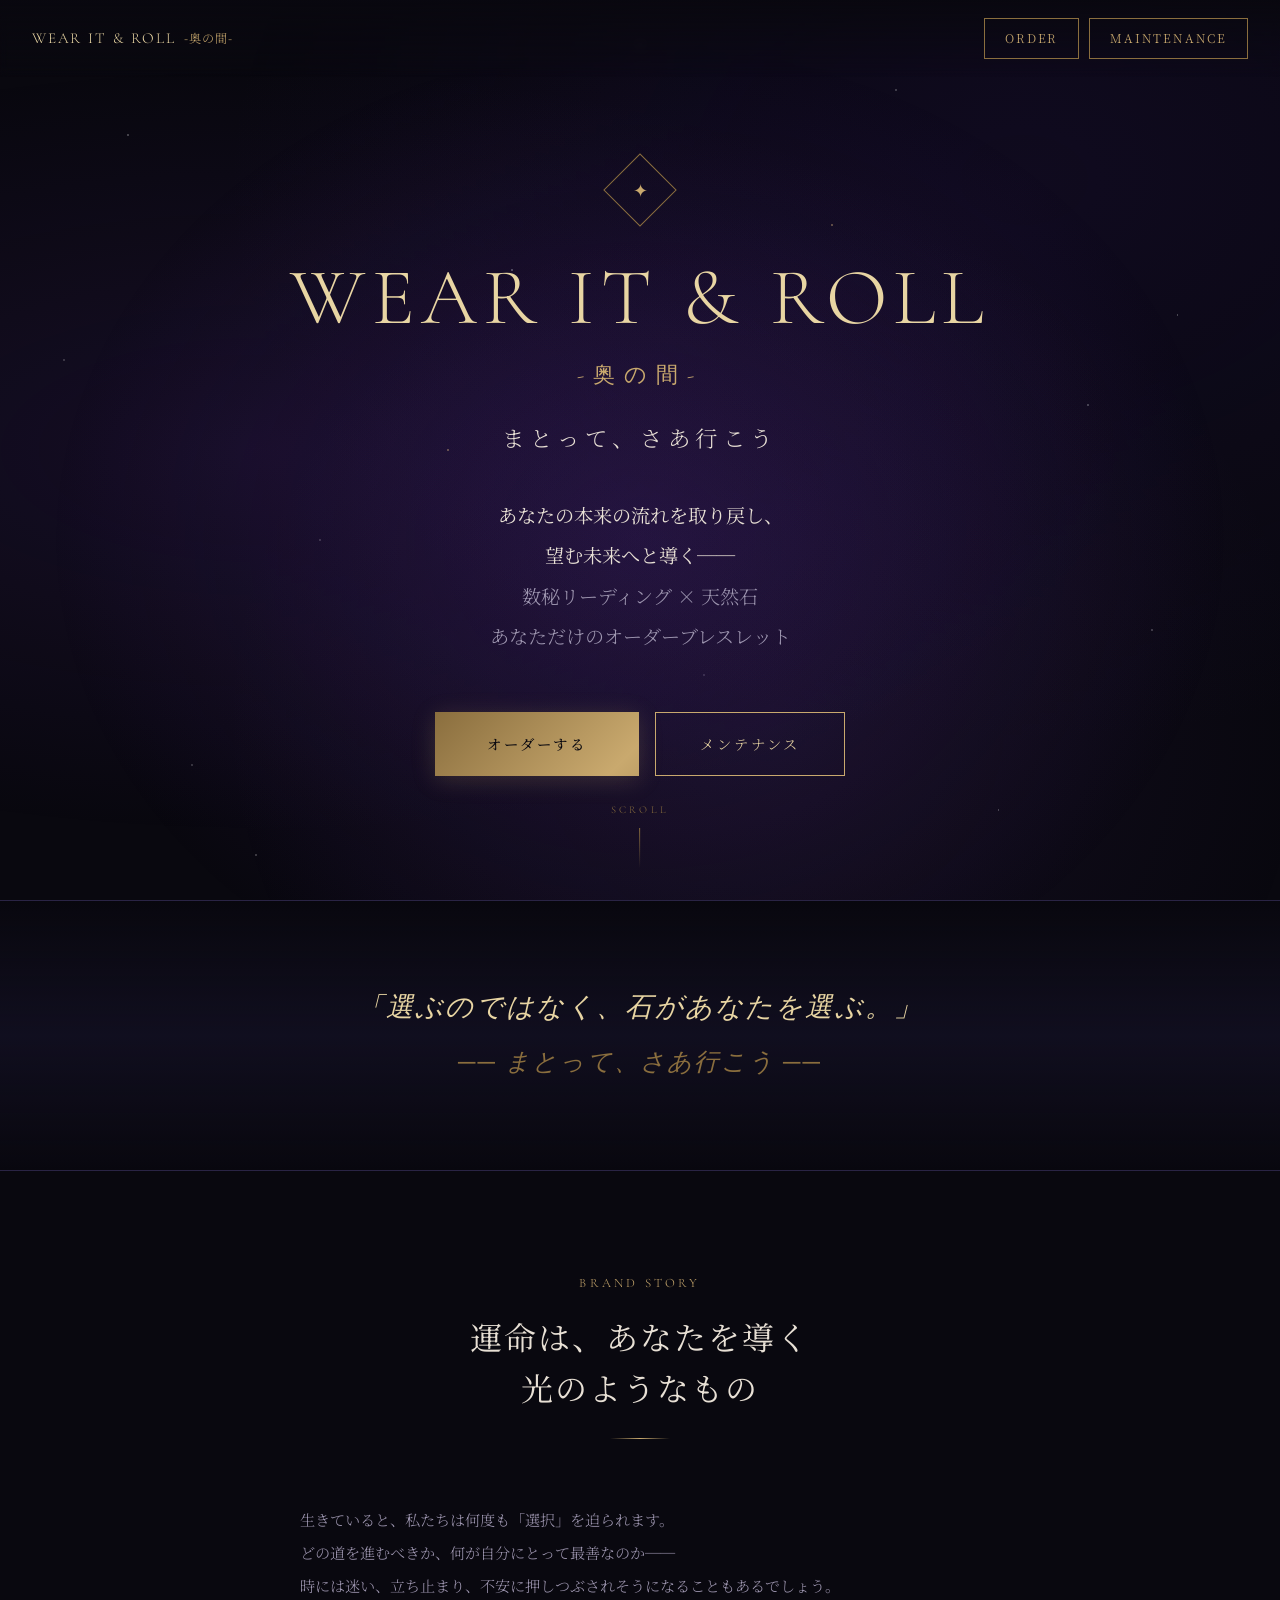
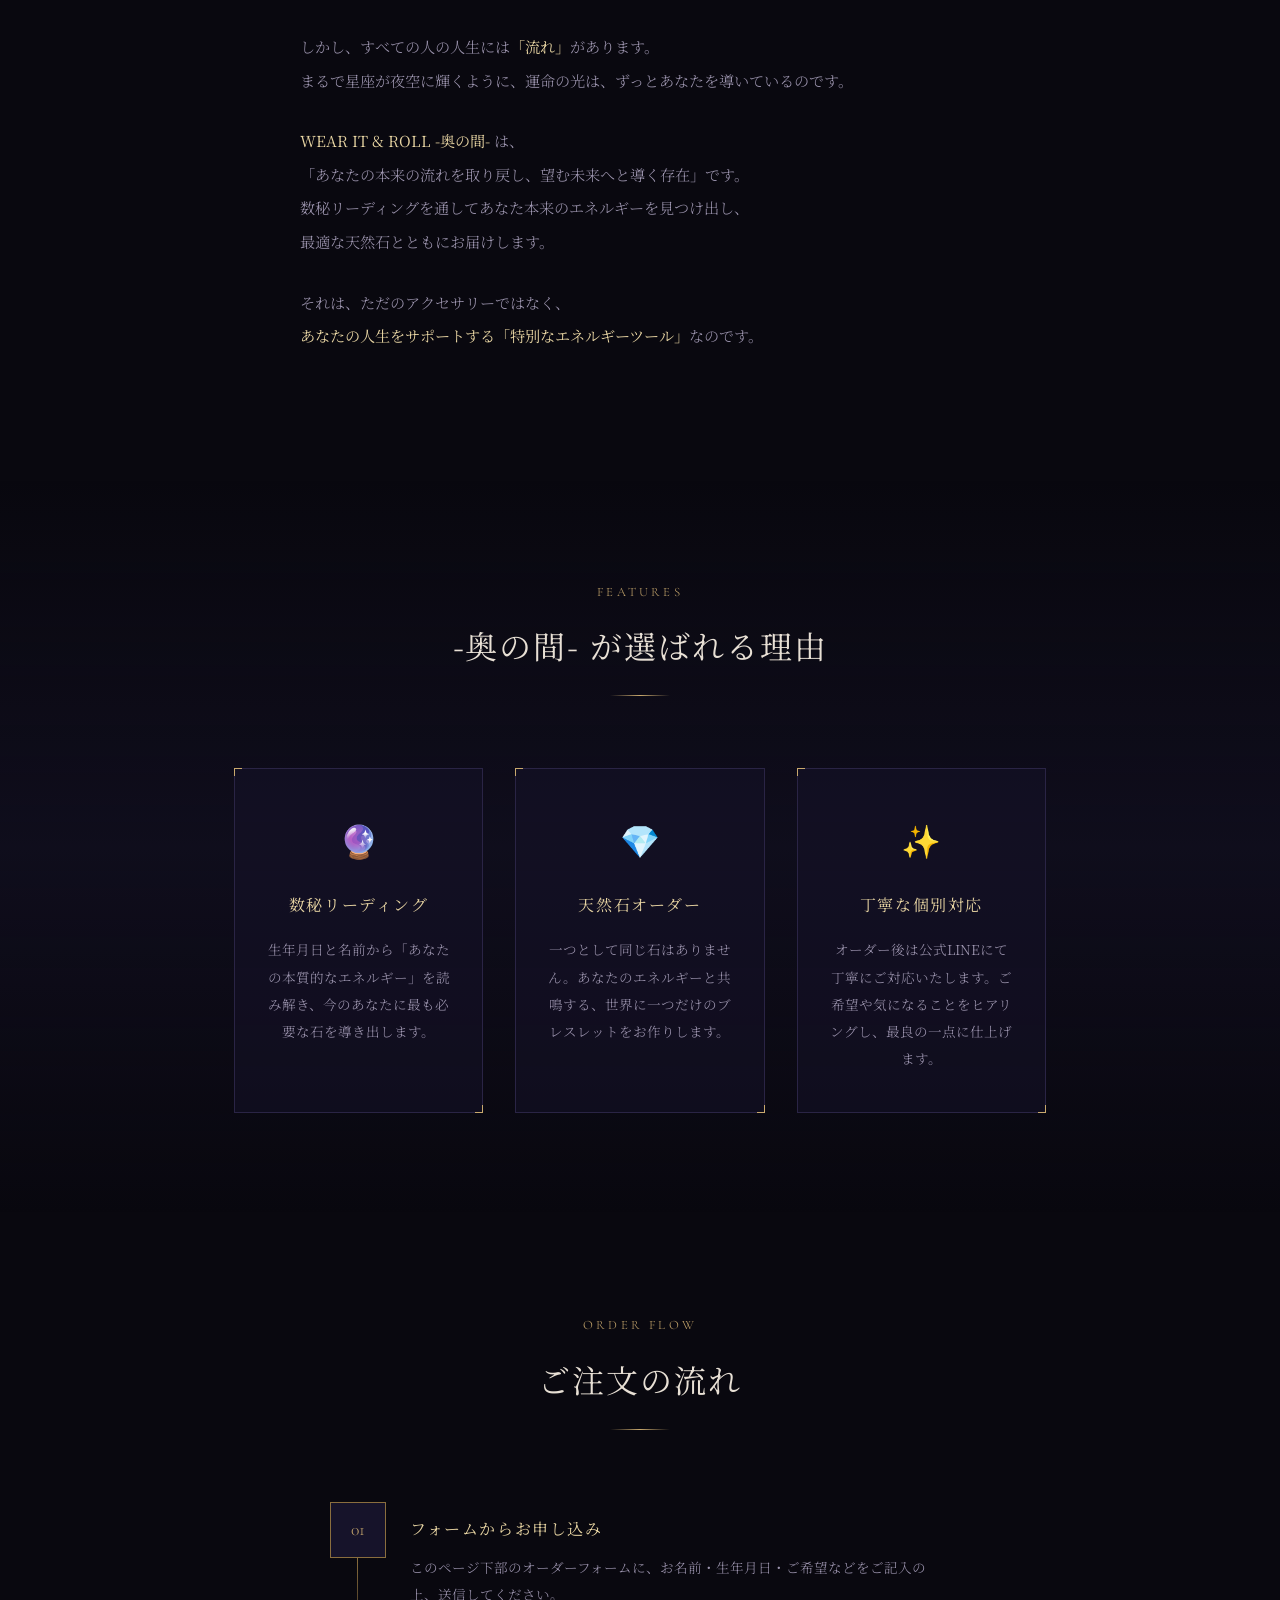
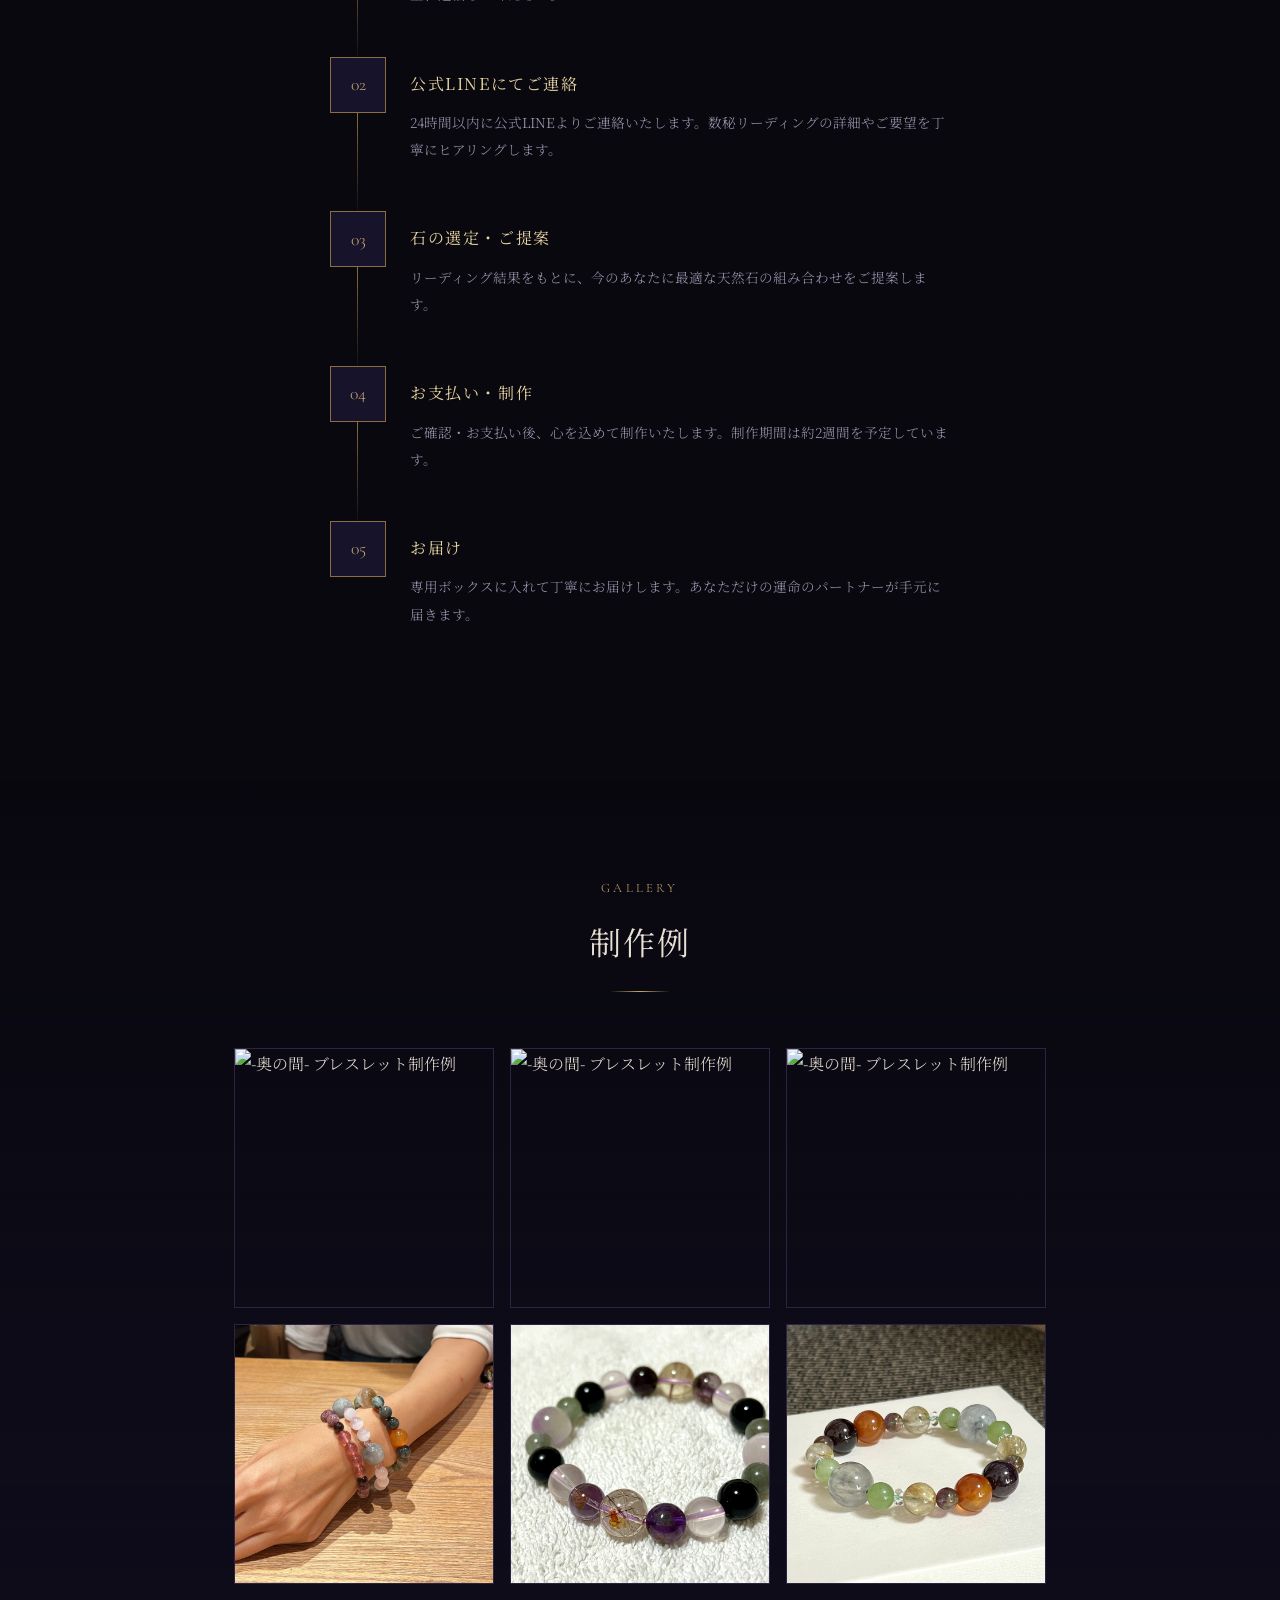
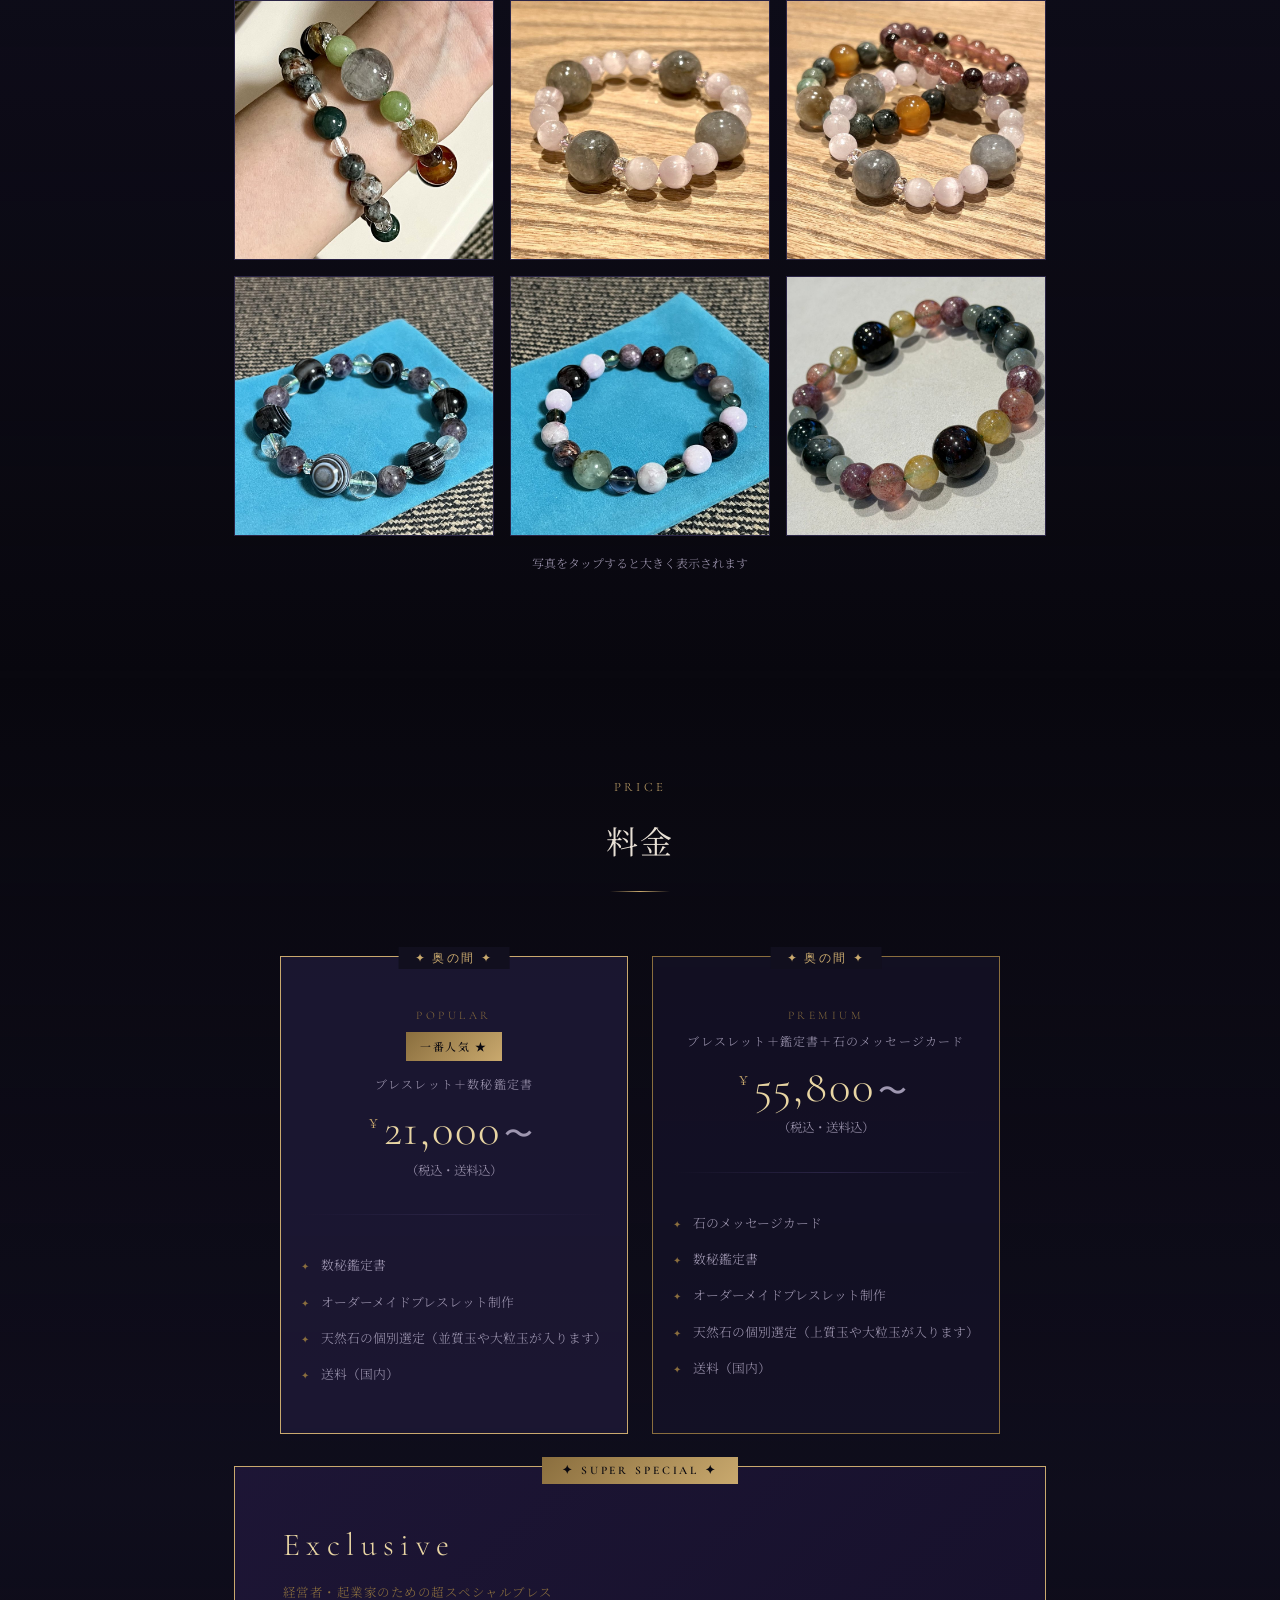
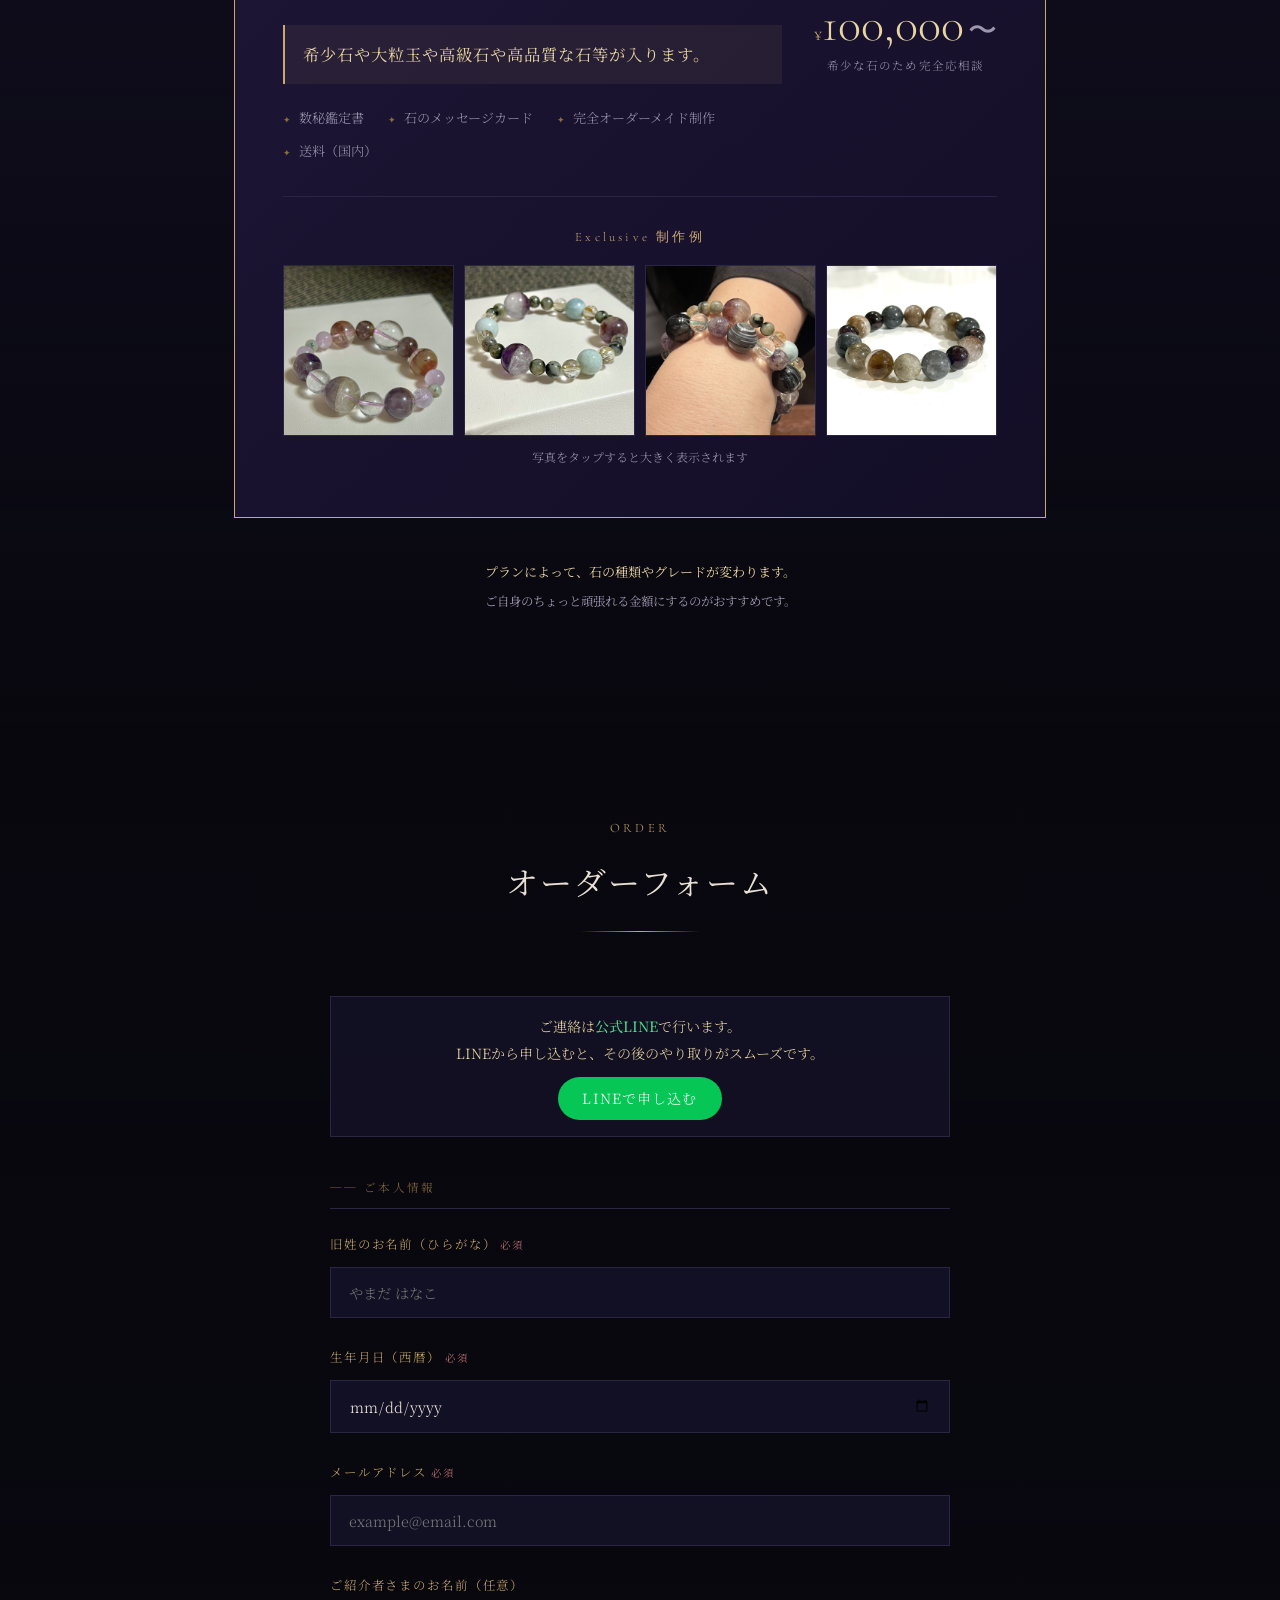
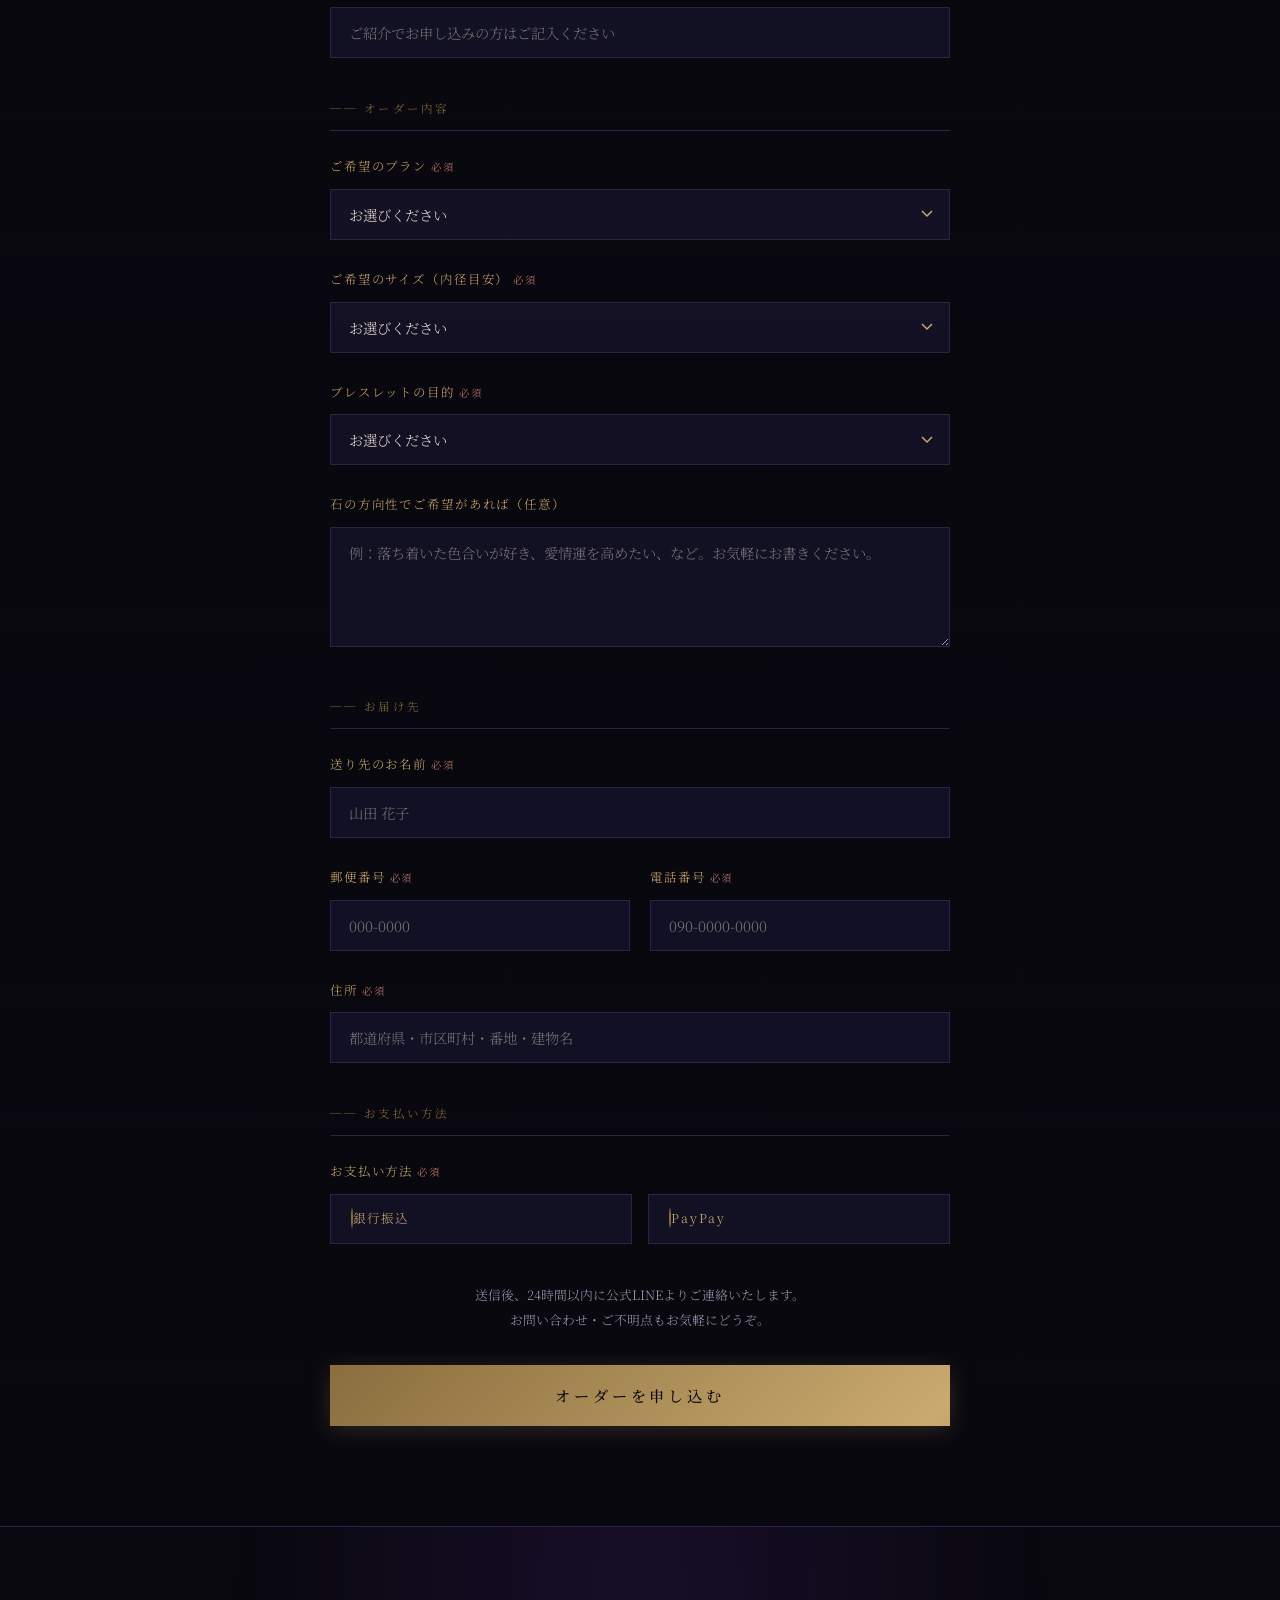
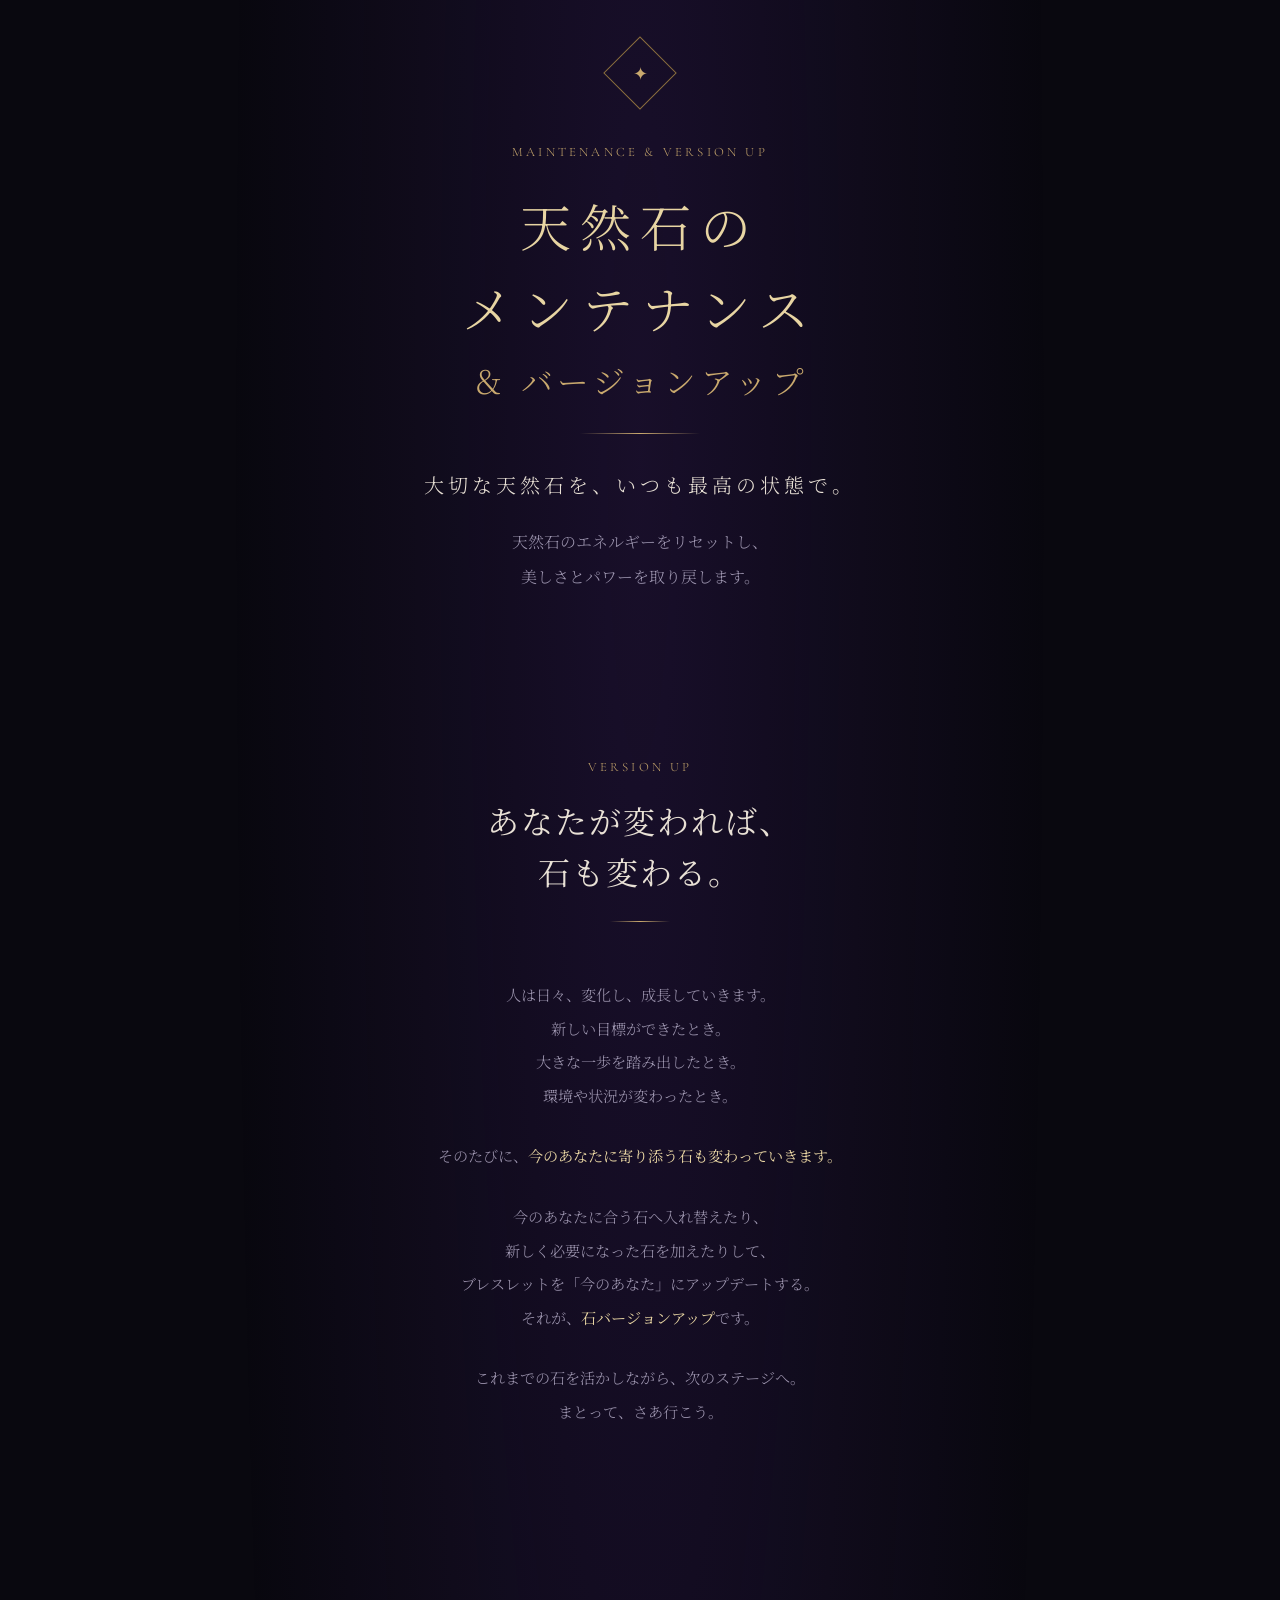
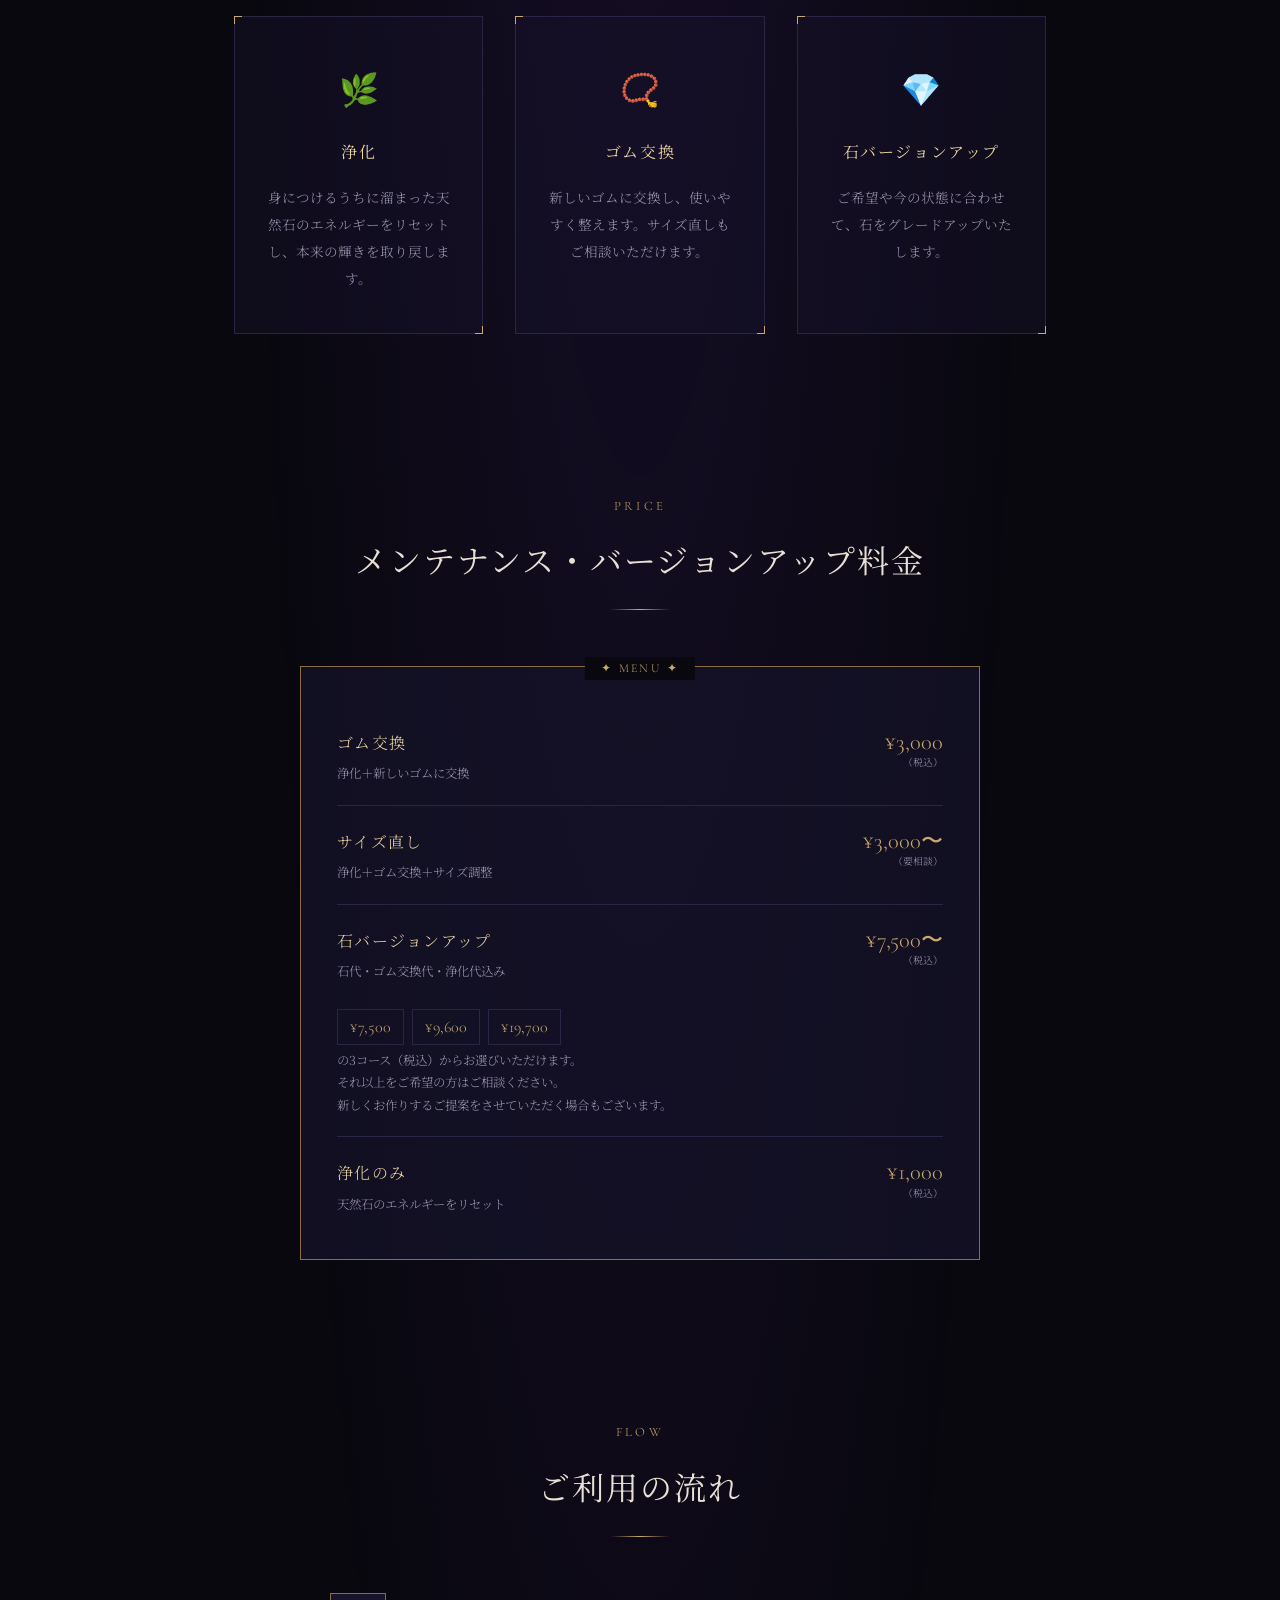
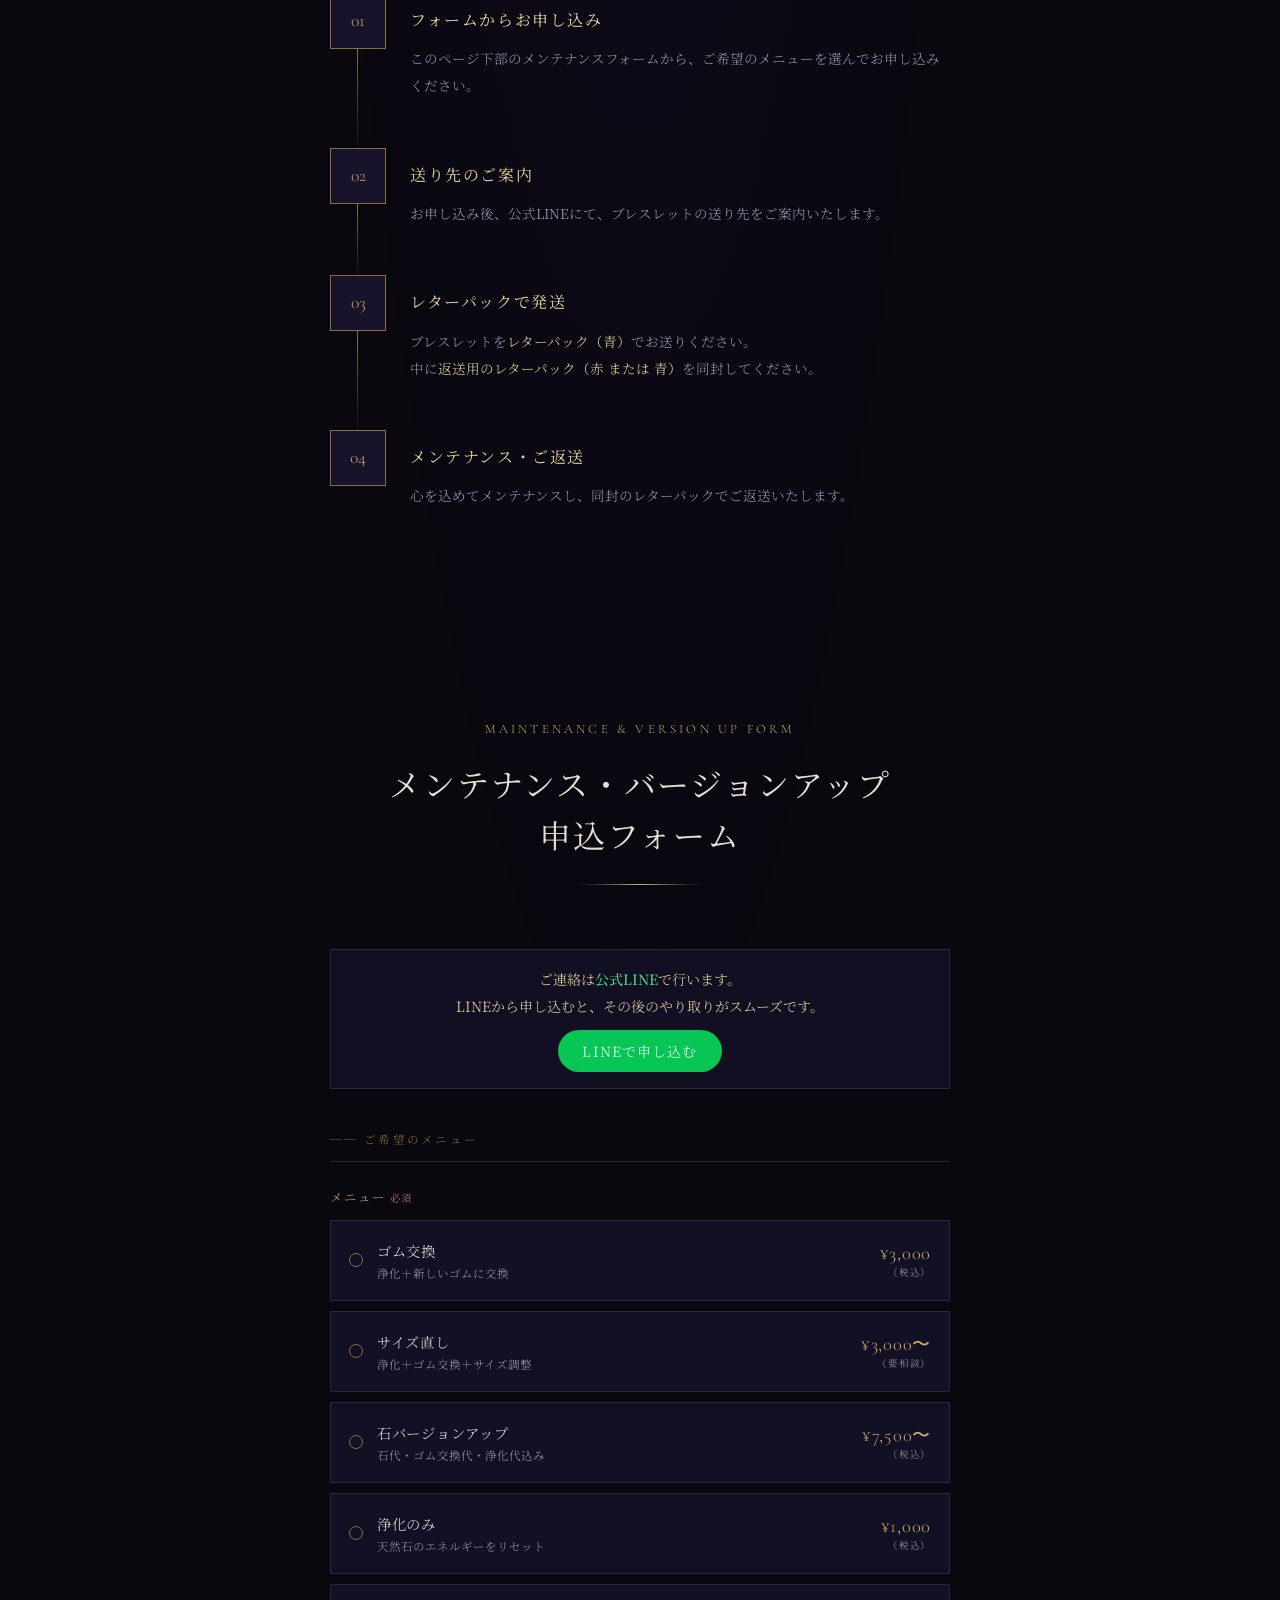
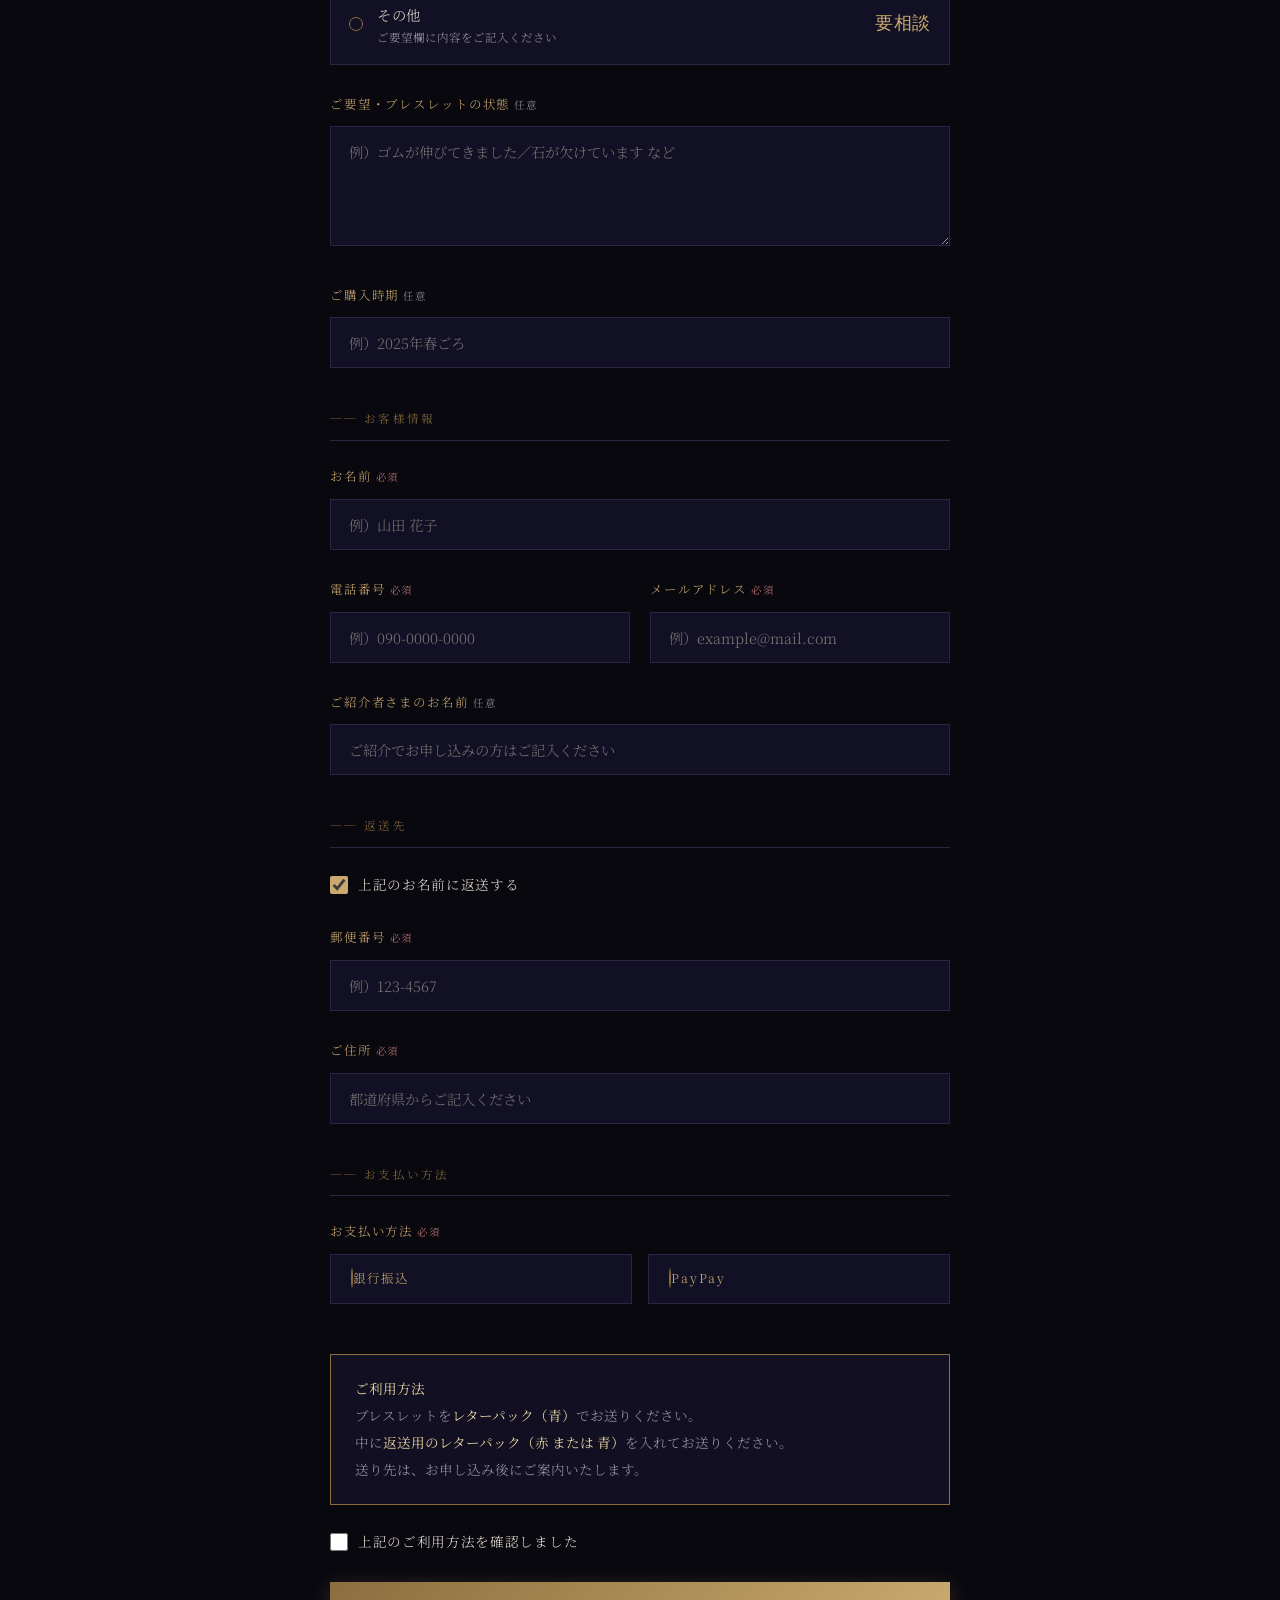
==== index.html @ 584f3210 "LINEから開いたときにフォームの見出しが上のメニューに隠れないように - 上のメニューの高さ分を空けて、フォームの見出しの位置にスクロール - 文字や画像の読み込みで位置がずれるので、読み込み後にも" ====
<!DOCTYPE html>
<html lang="ja">
<head>
  <meta charset="UTF-8">
  <meta name="viewport" content="width=device-width, initial-scale=1.0">
  <title>WEAR IT & ROLL -奥の間-｜数秘リーディング×天然石 オーダーブレスレット</title>
  <meta name="description" content="あなたの本来の流れを取り戻し、望む未来へと導く。まとって、さあ行こう。数秘リーディング×天然石のオーダーブレスレットとメンテナンス「WEAR IT &amp; ROLL -奥の間-」">
  <link rel="preconnect" href="https://fonts.googleapis.com">
  <link rel="preconnect" href="https://fonts.gstatic.com" crossorigin>
  <link href="https://fonts.googleapis.com/css2?family=Cormorant+Garamond:ital,wght@0,300;0,400;0,600;1,300;1,400&family=Noto+Serif+JP:wght@300;400;500&display=swap" rel="stylesheet">
  <style>
    *, *::before, *::after { box-sizing: border-box; margin: 0; padding: 0; }

    :root {
      --gold:        #c9a96e;
      --gold-light:  #e8d5a3;
      --gold-dark:   #8a6e3e;
      --dark:        #09080f;
      --dark-mid:    #110f1e;
      --dark-card:   #16132a;
      --dark-border: #2a2445;
      --text:        #e8e0d5;
      --text-muted:  #9e96b0;
    }

    html { scroll-behavior: smooth; }
    section, #maintenance-form { scroll-margin-top: 72px; }

    body {
      background: var(--dark);
      color: var(--text);
      font-family: 'Noto Serif JP', serif;
      font-weight: 300;
      line-height: 1.9;
      overflow-x: hidden;
    }

    /* ─── STARS ─────────────────────────────── */
    .stars-bg {
      position: fixed; inset: 0; z-index: 0; pointer-events: none;
      background:
        radial-gradient(ellipse at 20% 50%, rgba(80,40,140,.18) 0%, transparent 60%),
        radial-gradient(ellipse at 80% 20%, rgba(40,20,90,.22) 0%, transparent 55%),
        radial-gradient(ellipse at 60% 80%, rgba(100,60,160,.12) 0%, transparent 50%);
    }
    .stars-bg::before {
      content: '';
      position: absolute; inset: 0;
      background-image:
        radial-gradient(1px 1px at 10% 15%, rgba(255,255,255,.8) 0%, transparent 100%),
        radial-gradient(1px 1px at 25% 60%, rgba(255,255,255,.6) 0%, transparent 100%),
        radial-gradient(1px 1px at 40% 30%, rgba(255,255,255,.9) 0%, transparent 100%),
        radial-gradient(1px 1px at 55% 75%, rgba(255,255,255,.5) 0%, transparent 100%),
        radial-gradient(1px 1px at 70% 10%, rgba(255,255,255,.7) 0%, transparent 100%),
        radial-gradient(1px 1px at 85% 45%, rgba(255,255,255,.8) 0%, transparent 100%),
        radial-gradient(1px 1px at 15% 85%, rgba(255,255,255,.6) 0%, transparent 100%),
        radial-gradient(1px 1px at 90% 70%, rgba(255,255,255,.7) 0%, transparent 100%),
        radial-gradient(1.5px 1.5px at 35% 50%, rgba(201,169,110,.9) 0%, transparent 100%),
        radial-gradient(1.5px 1.5px at 65% 25%, rgba(201,169,110,.8) 0%, transparent 100%),
        radial-gradient(1px 1px at 78% 90%, rgba(255,255,255,.5) 0%, transparent 100%),
        radial-gradient(1px 1px at 5%  40%, rgba(255,255,255,.6) 0%, transparent 100%),
        radial-gradient(1px 1px at 50% 5%,  rgba(255,255,255,.8) 0%, transparent 100%),
        radial-gradient(1px 1px at 92% 35%, rgba(255,255,255,.5) 0%, transparent 100%),
        radial-gradient(1px 1px at 20% 95%, rgba(255,255,255,.7) 0%, transparent 100%);
    }

    /* ─── LAYOUT ─────────────────────────────── */
    section { position: relative; z-index: 1; }

    .container { max-width: 860px; margin: 0 auto; padding: 0 24px; }

    .gold-line {
      display: block; width: 60px; height: 1px;
      background: linear-gradient(90deg, transparent, var(--gold), transparent);
      margin: 0 auto;
    }
    .gold-line.wide { width: 120px; }

    .section-label {
      font-family: 'Cormorant Garamond', serif;
      font-size: .8rem;
      letter-spacing: .25em;
      color: var(--gold);
      text-transform: uppercase;
      text-align: center;
    }

    .section-title {
      font-size: clamp(1.4rem, 3vw, 2rem);
      font-weight: 400;
      text-align: center;
      line-height: 1.6;
      letter-spacing: .06em;
    }

    /* ─── NAV ─────────────────────────────────── */
    nav {
      position: fixed; top: 0; left: 0; right: 0; z-index: 100;
      padding: 18px 32px;
      display: flex; align-items: center; justify-content: space-between;
      background: linear-gradient(180deg, rgba(9,8,15,.95) 0%, transparent 100%);
      backdrop-filter: blur(4px);
    }
    .nav-logo {
      font-family: 'Cormorant Garamond', serif;
      font-size: 1.1rem;
      letter-spacing: .2em;
      color: var(--gold-light);
      text-decoration: none;
    }
    .nav-cta {
      font-size: .75rem;
      letter-spacing: .15em;
      color: var(--gold);
      border: 1px solid var(--gold-dark);
      padding: 8px 20px;
      text-decoration: none;
      transition: all .3s;
    }
    .nav-cta:hover { background: rgba(201,169,110,.12); border-color: var(--gold); }
    .nav-links { display: flex; gap: 10px; flex: none; }
    .nav-logo { font-size: .95rem; letter-spacing: .12em; }
    .nav-logo-sub { margin-left: 8px; font-family: 'Noto Serif JP', serif; font-size: .8em; letter-spacing: .1em; color: var(--gold); }
    @media (max-width: 600px) {
      nav { gap: 12px; }
      .nav-logo { font-size: .72rem; letter-spacing: .06em; line-height: 1.4; }
      .nav-logo-sub { display: block; margin-left: 0; }
      .nav-cta { padding: 6px 10px; font-size: .62rem; letter-spacing: .08em; }
      .nav-links { gap: 6px; }
      .hero-buttons { flex-direction: column; align-items: center; }
      .hero-buttons a { width: 240px; padding-left: 0; padding-right: 0; text-align: center; }
      .scroll-hint { display: none !important; }
    }
    .nw { white-space: nowrap; }

    /* ─── HERO ────────────────────────────────── */
    #hero {
      min-height: 100svh;
      display: flex; align-items: center; justify-content: center;
      text-align: center;
      padding: 120px 24px 80px;
      background:
        radial-gradient(ellipse at 50% 60%, rgba(80,40,140,.25) 0%, transparent 65%);
    }
    .hero-inner { max-width: 700px; }

    .hero-diamond {
      display: inline-block;
      width: 52px; height: 52px;
      border: 1px solid var(--gold-dark);
      transform: rotate(45deg);
      margin-bottom: 32px;
      position: relative;
    }
    .hero-diamond::after {
      content: '✦';
      position: absolute; top: 50%; left: 50%;
      transform: translate(-50%,-50%) rotate(-45deg);
      color: var(--gold);
      font-size: 1.1rem;
    }

    .hero-en {
      font-family: 'Cormorant Garamond', serif;
      font-size: clamp(2.3rem, 7.5vw, 5rem);
      font-weight: 300;
      letter-spacing: .08em;
      color: var(--gold-light);
      line-height: 1;
      margin-bottom: 8px;
    }
    .hero-ja {
      font-family: 'Cormorant Garamond', serif;
      font-size: clamp(1rem, 2.5vw, 1.4rem);
      letter-spacing: .4em;
      color: var(--gold);
      margin: 16px 0 20px;
    }
    .hero-tagline {
      font-size: clamp(1.05rem, 2.6vw, 1.4rem);
      letter-spacing: .25em;
      color: var(--text);
      margin-bottom: 36px;
    }
    .hero-buttons { display: flex; flex-wrap: wrap; gap: 16px; justify-content: center; }
    .btn-outline {
      display: inline-block;
      padding: 17px 44px;
      border: 1px solid var(--gold);
      color: var(--gold-light);
      font-family: 'Noto Serif JP', serif;
      font-size: .9rem;
      letter-spacing: .2em;
      text-decoration: none;
      transition: background .3s;
    }
    .btn-outline:hover { background: rgba(201,169,110,.12); }

    .hero-copy {
      font-size: clamp(1rem, 2.2vw, 1.2rem);
      line-height: 2.1;
      color: var(--text-muted);
      margin-bottom: 56px;
    }
    .hero-copy strong {
      color: var(--text);
      font-weight: 400;
    }

    .btn-primary {
      display: inline-block;
      padding: 18px 52px;
      background: linear-gradient(135deg, var(--gold-dark), var(--gold), var(--gold-dark));
      background-size: 200% 100%;
      color: var(--dark);
      font-family: 'Noto Serif JP', serif;
      font-size: .9rem;
      letter-spacing: .2em;
      text-decoration: none;
      font-weight: 500;
      transition: background-position .5s, box-shadow .3s;
      box-shadow: 0 4px 24px rgba(201,169,110,.2);
    }
    .btn-primary:hover {
      background-position: 100% 0;
      box-shadow: 0 6px 36px rgba(201,169,110,.35);
    }

    /* ─── SCROLL HINT ────────────────────────── */
    .scroll-hint {
      position: absolute; bottom: 32px; left: 50%; transform: translateX(-50%);
      display: flex; flex-direction: column; align-items: center; gap: 8px;
    }
    .scroll-hint span {
      font-family: 'Cormorant Garamond', serif;
      font-size: .65rem;
      letter-spacing: .3em;
      color: var(--gold-dark);
    }
    .scroll-line {
      width: 1px; height: 40px;
      background: linear-gradient(180deg, var(--gold-dark), transparent);
      animation: scrollDown 1.8s ease-in-out infinite;
    }
    @keyframes scrollDown {
      0%   { transform: scaleY(0); transform-origin: top; }
      50%  { transform: scaleY(1); transform-origin: top; }
      51%  { transform: scaleY(1); transform-origin: bottom; }
      100% { transform: scaleY(0); transform-origin: bottom; }
    }

    /* ─── CATCHCOPY ───────────────────────────── */
    #catchcopy {
      padding: 80px 24px;
      text-align: center;
      border-top: 1px solid var(--dark-border);
      border-bottom: 1px solid var(--dark-border);
      background: linear-gradient(180deg, transparent, rgba(22,19,42,.6), transparent);
    }
    .catchcopy-text {
      font-family: 'Cormorant Garamond', serif;
      font-size: clamp(1.1rem, 3vw, 1.7rem);
      font-style: italic;
      letter-spacing: .08em;
      color: var(--gold-light);
      line-height: 2;
    }

    /* ─── STORY ───────────────────────────────── */
    #story { padding: 100px 24px; }

    .story-header { text-align: center; margin-bottom: 64px; }
    .story-header .section-label { margin-bottom: 16px; }
    .story-header .gold-line { margin-top: 24px; }

    .story-body {
      max-width: 680px;
      margin: 0 auto;
      color: var(--text-muted);
      font-size: .95rem;
      line-height: 2.2;
    }
    .story-body p { margin-bottom: 1.8em; }
    .story-body .highlight {
      color: var(--gold-light);
      font-weight: 400;
    }

    /* ─── FEATURE ─────────────────────────────── */
    #feature {
      padding: 100px 24px;
      background: linear-gradient(180deg, transparent, rgba(22,19,42,.5), transparent);
    }
    .feature-header { text-align: center; margin-bottom: 72px; }
    .feature-header .section-label { margin-bottom: 16px; }
    .feature-header .gold-line { margin-top: 24px; }

    .feature-grid {
      display: grid;
      grid-template-columns: repeat(auto-fit, minmax(240px, 1fr));
      gap: 32px;
      max-width: 860px;
      margin: 0 auto;
    }
    .feature-card {
      border: 1px solid var(--dark-border);
      padding: 40px 32px;
      text-align: center;
      background: rgba(22,19,42,.5);
      position: relative;
      transition: border-color .3s, box-shadow .3s;
    }
    .feature-card:hover {
      border-color: var(--gold-dark);
      box-shadow: 0 0 32px rgba(201,169,110,.08);
    }
    .feature-card::before,
    .feature-card::after {
      content: '';
      position: absolute;
      width: 8px; height: 8px;
      border-color: var(--gold);
      border-style: solid;
    }
    .feature-card::before { top: -1px; left: -1px; border-width: 1px 0 0 1px; }
    .feature-card::after  { bottom: -1px; right: -1px; border-width: 0 1px 1px 0; }

    .feature-icon {
      font-size: 2rem;
      margin-bottom: 20px;
      display: block;
    }
    .feature-card h3 {
      font-size: 1rem;
      font-weight: 400;
      letter-spacing: .1em;
      margin-bottom: 16px;
      color: var(--gold-light);
    }
    .feature-card p {
      font-size: .85rem;
      color: var(--text-muted);
      line-height: 2;
    }

    /* ─── FLOW ────────────────────────────────── */
    #flow { padding: 100px 24px; }

    .flow-header { text-align: center; margin-bottom: 72px; }
    .flow-header .section-label { margin-bottom: 16px; }
    .flow-header .gold-line { margin-top: 24px; }

    .flow-steps {
      max-width: 620px;
      margin: 0 auto;
      display: flex;
      flex-direction: column;
      gap: 0;
    }
    .flow-step {
      display: grid;
      grid-template-columns: 56px 1fr;
      gap: 24px;
      position: relative;
    }
    .flow-step:not(:last-child)::after {
      content: '';
      position: absolute;
      left: 27px; top: 56px; bottom: -8px;
      width: 1px;
      background: linear-gradient(180deg, var(--gold-dark), transparent);
    }

    .flow-num {
      width: 56px; height: 56px;
      border: 1px solid var(--gold-dark);
      display: flex; align-items: center; justify-content: center;
      flex-shrink: 0;
      font-family: 'Cormorant Garamond', serif;
      font-size: 1.1rem;
      color: var(--gold);
      background: var(--dark-card);
    }
    .flow-content { padding: 12px 0 48px; }
    .flow-content h3 {
      font-size: 1rem;
      font-weight: 400;
      letter-spacing: .1em;
      color: var(--gold-light);
      margin-bottom: 10px;
    }
    .flow-content p {
      font-size: .85rem;
      color: var(--text-muted);
      line-height: 2;
    }

    /* ─── GALLERY ────────────────────────────── */
    #gallery {
      padding: 100px 24px;
      background: linear-gradient(180deg, transparent, rgba(22,19,42,.4), transparent);
    }
    .gallery-header { text-align: center; margin-bottom: 56px; }
    .gallery-header .section-label { margin-bottom: 16px; }
    .gallery-header .gold-line { margin-top: 24px; }

    .gallery-grid {
      display: grid;
      grid-template-columns: repeat(3, 1fr);
      gap: 16px;
      max-width: 900px;
      margin: 0 auto;
    }
    .gallery-item {
      overflow: hidden;
      border: 1px solid var(--dark-border);
      position: relative;
      aspect-ratio: 1 / 1;
      transition: border-color .3s;
    }
    .gallery-item:hover { border-color: var(--gold-dark); }
    .gallery-item img {
      width: 100%;
      height: 100%;
      object-fit: cover;
      display: block;
      transition: transform .5s ease;
    }
    .gallery-item:hover img { transform: scale(1.04); }
    .gallery-hint { text-align: center; font-size: .75rem; color: var(--text-muted); margin-top: 16px; }
    @media (max-width: 600px) {
      #gallery { padding-left: 8px; padding-right: 8px; }
      .gallery-grid { gap: 6px; }
    }

    /* ─── PRICE ───────────────────────────────── */
    #price {
      padding: 100px 24px;
      background: linear-gradient(180deg, transparent, rgba(22,19,42,.5), transparent);
    }
    .price-header { text-align: center; margin-bottom: 64px; }
    .price-header .section-label { margin-bottom: 16px; }
    .price-header .gold-line { margin-top: 24px; }

    .price-card {
      max-width: 560px;
      margin: 0 auto;
      border: 1px solid var(--gold-dark);
      padding: 56px 48px;
      text-align: center;
      background: rgba(22,19,42,.7);
      position: relative;
    }
    .price-grid {
      display: grid;
      grid-template-columns: repeat(auto-fit, minmax(220px, 1fr));
      gap: 24px;
      max-width: 900px;
      margin: 0 auto;
    }

    /* Exclusive カード */
    .price-card-exclusive {
      grid-column: 1 / -1;
      max-width: 900px;
      margin: 32px auto 0;
      border: 1px solid var(--gold);
      padding: 48px 48px;
      background: linear-gradient(135deg, rgba(30,22,55,.95), rgba(20,15,40,.95));
      position: relative;
      display: grid;
      grid-template-columns: 1fr auto;
      align-items: center;
      gap: 32px;
    }
    .price-card-exclusive::before {
      content: '✦ SUPER SPECIAL ✦';
      position: absolute;
      top: -10px; left: 50%; transform: translateX(-50%);
      background: linear-gradient(135deg, var(--gold-dark), var(--gold));
      padding: 3px 20px;
      font-family: 'Cormorant Garamond', serif;
      font-size: .72rem;
      letter-spacing: .25em;
      color: var(--dark);
      font-weight: 600;
      white-space: nowrap;
    }
    .exclusive-left h3 {
      font-family: 'Cormorant Garamond', serif;
      font-size: clamp(1.4rem, 3vw, 2rem);
      font-weight: 300;
      letter-spacing: .2em;
      color: var(--gold-light);
      margin-bottom: 6px;
    }
    .exclusive-left .exclusive-sub {
      font-size: .78rem;
      letter-spacing: .12em;
      color: var(--gold-dark);
      margin-bottom: 20px;
    }
    .exclusive-highlight {
      margin: 4px 0 22px;
      padding: 14px 18px;
      border-left: 2px solid var(--gold);
      background: rgba(201,169,110,.08);
      font-size: 1.02rem;
      line-height: 1.9;
      letter-spacing: .06em;
      color: var(--gold-light);
      font-weight: 400;
    }
    .exclusive-gallery { grid-column: 1 / -1; border-top: 1px solid var(--dark-border); padding-top: 28px; }
    .exclusive-gallery-label {
      font-family: 'Cormorant Garamond', serif;
      font-size: .8rem; letter-spacing: .25em; color: var(--gold);
      text-align: center; margin-bottom: 16px;
    }
    .exclusive-photos { display: grid; grid-template-columns: repeat(4, 1fr); gap: 10px; }
    .exclusive-photos img {
      display: block; width: 100%; height: auto; aspect-ratio: 1 / 1; object-fit: cover;
      border: 1px solid var(--dark-border);
    }
    @media (max-width: 600px) {
      .exclusive-photos { grid-template-columns: repeat(2, 1fr); gap: 8px; }
    }
    .exclusive-photos img, .gallery-item img { cursor: zoom-in; }
    .exclusive-gallery-hint { text-align: center; font-size: .75rem; color: var(--text-muted); margin-top: 10px; }

    /* 写真の拡大表示 */
    .lightbox {
      position: fixed; inset: 0; z-index: 200;
      display: none; align-items: center; justify-content: center;
      padding: 16px; background: rgba(5,4,10,.92);
    }
    .lightbox.open { display: flex; }
    .lightbox img { max-width: 100%; max-height: 88vh; border: 1px solid var(--gold-dark); }
    .lightbox-close {
      position: absolute; top: 10px; right: 14px;
      background: none; border: none; color: var(--gold-light);
      font-size: 2.2rem; line-height: 1; cursor: pointer;
    }
    .exclusive-left ul {
      list-style: none;
      display: flex; flex-wrap: wrap; gap: 8px 24px;
    }
    .exclusive-left ul li {
      font-size: .82rem;
      color: var(--text-muted);
      padding-left: 16px;
      position: relative;
    }
    .exclusive-left ul li::before {
      content: '✦';
      position: absolute; left: 0;
      color: var(--gold-dark);
      font-size: .55rem;
      top: 6px;
    }
    .exclusive-right {
      text-align: center;
      flex-shrink: 0;
    }
    .exclusive-price {
      font-family: 'Cormorant Garamond', serif;
      font-size: clamp(2rem, 5vw, 3rem);
      color: var(--gold-light);
      line-height: 1;
      white-space: nowrap;
    }
    .exclusive-price span { font-size: 1.1rem; color: var(--gold); }
    .exclusive-consult {
      font-size: .72rem;
      color: var(--text-muted);
      letter-spacing: .1em;
      margin-top: 6px;
    }
    @media (max-width: 600px) {
      .price-card-exclusive { grid-template-columns: 1fr; padding: 40px 24px; }
      .exclusive-right { border-top: 1px solid var(--dark-border); padding-top: 24px; }
    }

    .price-card::before {
      content: '✦ 奥の間 ✦';
      position: absolute;
      top: -10px; left: 50%; transform: translateX(-50%);
      background: var(--dark-mid);
      padding: 0 16px;
      font-family: 'Cormorant Garamond', serif;
      font-size: .75rem;
      letter-spacing: .2em;
      color: var(--gold);
    }
    .price-card { max-width: none; }
    .price-grid { max-width: 720px; }
    .price-grid .price-card { padding: 48px 20px 40px; }
    .price-grid .price-amount { font-size: clamp(2.2rem, 4.2vw, 2.8rem); }
    .price-grid .price-label { letter-spacing: .1em; }
    .price-grid .price-includes li { font-size: .8rem; }

    .price-badge {
      display: inline-block;
      background: linear-gradient(135deg, var(--gold-dark), var(--gold));
      color: var(--dark);
      font-size: .68rem;
      font-weight: 500;
      letter-spacing: .15em;
      padding: 4px 14px;
      margin-bottom: 12px;
    }
    .price-tier {
      font-family: 'Cormorant Garamond', serif;
      font-size: .72rem;
      letter-spacing: .3em;
      color: var(--gold-dark);
      margin-bottom: 4px;
    }

    .price-label {
      font-size: .75rem;
      letter-spacing: .2em;
      color: var(--text-muted);
      margin-bottom: 12px;
    }
    .price-amount {
      font-family: 'Cormorant Garamond', serif;
      font-size: clamp(2.4rem, 6vw, 3.6rem);
      color: var(--gold-light);
      letter-spacing: .04em;
      line-height: 1;
      margin-bottom: 6px;
    }
    .price-amount span {
      font-size: 1.2rem;
      color: var(--gold);
      vertical-align: super;
      margin-right: 4px;
    }
    .price-note {
      font-size: .78rem;
      color: var(--text-muted);
      margin-bottom: 32px;
    }
    .price-divider {
      width: 100%;
      height: 1px;
      background: linear-gradient(90deg, transparent, var(--dark-border), transparent);
      margin: 32px 0;
    }
    .price-includes {
      list-style: none;
      text-align: left;
      display: inline-block;
    }
    .price-includes li {
      font-size: .85rem;
      color: var(--text-muted);
      padding: 6px 0;
      padding-left: 20px;
      position: relative;
    }
    .price-includes li::before {
      content: '✦';
      position: absolute; left: 0;
      color: var(--gold-dark);
      font-size: .6rem;
      top: 10px;
    }

    /* ─── RADIO ──────────────────────────────── */
    .radio-group {
      display: flex; gap: 16px; flex-wrap: wrap;
    }
    .radio-label {
      display: flex; align-items: center; gap: 10px;
      cursor: pointer;
      font-size: .88rem;
      color: var(--text-muted);
      padding: 12px 20px;
      border: 1px solid var(--dark-border);
      background: rgba(22,19,42,.8);
      transition: border-color .3s, color .3s;
      flex: 1; min-width: 140px;
    }
    .radio-label:has(input:checked) {
      border-color: var(--gold-dark);
      color: var(--gold-light);
    }
    .radio-label input[type="radio"] { display: none; }
    .radio-dot {
      width: 14px; height: 14px;
      border: 1px solid var(--gold-dark);
      border-radius: 50%;
      flex-shrink: 0;
      position: relative;
      transition: border-color .3s;
    }
    .radio-label:has(input:checked) .radio-dot { border-color: var(--gold); }
    .radio-label:has(input:checked) .radio-dot::after {
      content: '';
      position: absolute; inset: 3px;
      background: var(--gold);
      border-radius: 50%;
    }

    .form-section-title {
      font-size: .72rem;
      letter-spacing: .2em;
      color: var(--gold-dark);
      border-bottom: 1px solid var(--dark-border);
      padding-bottom: 10px;
      margin-bottom: 24px;
      margin-top: 40px;
    }

    /* ─── FORM ────────────────────────────────── */
    #order {
      padding: 100px 24px;
      background: linear-gradient(180deg, transparent, rgba(9,8,15,.8));
    }
    .form-header { text-align: center; margin-bottom: 64px; }
    .form-header .section-label { margin-bottom: 16px; }
    .form-header .gold-line.wide { margin-top: 24px; }

    .order-form {
      max-width: 620px;
      margin: 0 auto;
    }

    .form-group {
      margin-bottom: 28px;
    }
    .form-group label {
      display: block;
      font-size: .78rem;
      letter-spacing: .15em;
      color: var(--gold);
      margin-bottom: 10px;
    }
    .form-group label .required {
      color: #c97a7a;
      margin-left: 4px;
      font-size: .65rem;
    }
    .field-error {
      display: none;
      font-size: .75rem;
      color: #e08080;
      margin-top: 7px;
      padding-left: 4px;
      letter-spacing: .05em;
    }
    .field-error::before { content: '⚠ '; }
    .form-group.has-error input,
    .form-group.has-error select,
    .form-group.has-error textarea {
      border-color: #c97a7a;
      box-shadow: 0 0 12px rgba(200,100,100,.15);
    }
    .form-group.has-error .radio-label { border-color: #c97a7a; }
    .form-group.has-error .field-error { display: block; }

    .form-group input,
    .form-group select,
    .form-group textarea {
      width: 100%;
      background: rgba(22,19,42,.8);
      border: 1px solid var(--dark-border);
      color: var(--text);
      padding: 14px 18px;
      font-family: 'Noto Serif JP', serif;
      font-size: .9rem;
      font-weight: 300;
      outline: none;
      transition: border-color .3s, box-shadow .3s;
      border-radius: 0;
      -webkit-appearance: none;
      appearance: none;
    }
    .form-group input:focus,
    .form-group select:focus,
    .form-group textarea:focus {
      border-color: var(--gold-dark);
      box-shadow: 0 0 16px rgba(201,169,110,.1);
    }
    .form-group textarea { resize: vertical; min-height: 120px; }

    .form-group select {
      background-image: url("data:image/svg+xml,%3Csvg xmlns='http://www.w3.org/2000/svg' width='12' height='8' viewBox='0 0 12 8'%3E%3Cpath d='M1 1l5 5 5-5' stroke='%23c9a96e' stroke-width='1.5' fill='none'/%3E%3C/svg%3E");
      background-repeat: no-repeat;
      background-position: right 16px center;
      padding-right: 40px;
      cursor: pointer;
    }
    .form-group select option { background: #16132a; }

    .form-row { display: grid; grid-template-columns: 1fr 1fr; gap: 20px; }

    .form-note {
      font-size: .8rem;
      color: var(--text-muted);
      text-align: center;
      margin-bottom: 32px;
      line-height: 2;
    }
    .form-note a { color: var(--gold); }

    .btn-submit {
      display: block;
      width: 100%;
      padding: 20px;
      background: linear-gradient(135deg, var(--gold-dark), var(--gold), var(--gold-dark));
      background-size: 200% 100%;
      color: var(--dark);
      font-family: 'Noto Serif JP', serif;
      font-size: .95rem;
      letter-spacing: .25em;
      font-weight: 500;
      border: none;
      cursor: pointer;
      transition: background-position .5s, box-shadow .3s;
      box-shadow: 0 4px 24px rgba(201,169,110,.2);
    }
    .btn-submit:hover {
      background-position: 100% 0;
      box-shadow: 0 6px 36px rgba(201,169,110,.35);
    }

    /* ─── THANKS (hidden) ─────────────────────── */
    #thanks, #maintThanks {
      display: none;
      max-width: 620px;
      margin: 0 auto;
      text-align: center;
      padding: 64px 40px;
      border: 1px solid var(--gold-dark);
      background: rgba(22,19,42,.7);
    }
    #thanks .thanks-icon, #maintThanks .thanks-icon { font-size: 2.4rem; margin-bottom: 24px; }
    #thanks h3, #maintThanks h3 {
      font-size: 1.3rem;
      font-weight: 400;
      letter-spacing: .1em;
      color: var(--gold-light);
      margin-bottom: 20px;
    }
    #thanks p, #maintThanks p {
      font-size: .88rem;
      color: var(--text-muted);
      line-height: 2.2;
    }

    /* ─── MAINTENANCE ─────────────────────────── */
    #maintenance {
      border-top: 1px solid var(--dark-border);
      background: radial-gradient(ellipse at 50% 8%, rgba(80,40,140,.22) 0%, transparent 45%);
    }
    .maint-hero { text-align: center; padding: 120px 24px 80px; }
    .maint-hero .section-label { margin-bottom: 20px; }
    .maint-title {
      font-size: clamp(2rem, 6vw, 3.2rem);
      font-weight: 300;
      letter-spacing: .18em;
      line-height: 1.6;
      color: var(--gold-light);
      margin-bottom: 28px;
    }
    .maint-title-sub {
      display: block; margin-top: 6px;
      font-size: .62em; letter-spacing: .14em; color: var(--gold);
    }
    .versionup-body { text-align: center; }
    .sp-only { display: none; }
    @media (max-width: 600px) { .sp-only { display: inline; } }
    .maint-catch {
      font-size: clamp(1rem, 2.4vw, 1.25rem);
      letter-spacing: .2em;
      color: var(--text);
      margin: 32px 0 20px;
    }
    .maint-lead { color: var(--text-muted); line-height: 2.2; }

    .maint-block { padding: 80px 24px; }
    .maint-block-header { text-align: center; margin-bottom: 56px; }
    .maint-block-header .section-label { margin-bottom: 16px; }
    .maint-block-header .gold-line { margin-top: 24px; }

    .maint-price-box {
      max-width: 680px; margin: 0 auto;
      border: 1px solid var(--gold-dark);
      background: rgba(22,19,42,.7);
      padding: 40px 36px 24px;
      position: relative;
    }
    .maint-price-box::before {
      content: '✦ MENU ✦';
      position: absolute; top: -10px; left: 50%; transform: translateX(-50%);
      background: var(--dark);
      padding: 0 16px;
      font-family: 'Cormorant Garamond', serif;
      font-size: .75rem; letter-spacing: .2em; color: var(--gold);
      white-space: nowrap;
    }
    .maint-list { list-style: none; }
    .maint-item {
      display: flex; justify-content: space-between; align-items: baseline; gap: 16px;
      padding: 20px 0; border-bottom: 1px solid var(--dark-border);
      flex-wrap: wrap;
    }
    .maint-sub { flex-basis: 100%; }
    .maint-item:last-child { border-bottom: none; }
    .maint-name { flex: 1; min-width: 0; color: var(--gold-light); letter-spacing: .08em; }
    .maint-desc { display: block; font-size: .78rem; color: var(--text-muted); line-height: 1.8; margin-top: 4px; letter-spacing: 0; }
    .maint-price { flex: none; color: var(--gold); font-family: 'Cormorant Garamond', serif; font-size: 1.4rem; text-align: right; line-height: 1.3; }
    .maint-price small { display: block; font-family: 'Noto Serif JP', serif; font-size: .62rem; color: var(--text-muted); }
    .maint-courses { display: flex; flex-wrap: wrap; gap: 8px; margin-top: 10px; }
    .maint-courses span {
      border: 1px solid var(--dark-border); padding: 2px 12px;
      font-family: 'Cormorant Garamond', serif; font-size: 1rem; color: var(--gold);
    }
    @media (max-width: 600px) {
      .maint-price-box { padding: 36px 20px 16px; }
      .maint-name { letter-spacing: .02em; }
      .maint-price { font-size: 1.2rem; }
    }

    /* メンテナンスフォーム用 */
    .form-group .radio-group.stack { flex-direction: column; gap: 10px; }
    .form-group label.menu-option {
      display: flex; align-items: center; gap: 14px;
      margin: 0; padding: 16px 18px;
      font-size: .9rem; letter-spacing: .05em; color: var(--text);
    }
    .menu-option .radio-text { flex: 1; min-width: 0; }
    .menu-option .radio-desc { display: block; font-size: .72rem; color: var(--text-muted); letter-spacing: 0; line-height: 1.7; }
    .menu-option .radio-price { flex: none; font-family: 'Cormorant Garamond', serif; font-size: 1.15rem; color: var(--gold); text-align: right; line-height: 1.3; }
    .menu-option .radio-price small { display: block; font-family: 'Noto Serif JP', serif; font-size: .6rem; color: var(--text-muted); }
    .form-group label .optional { color: var(--text-muted); margin-left: 4px; font-size: .65rem; }
    .form-group label.check-label {
      display: flex; align-items: flex-start; gap: 10px;
      margin: 0; font-size: .85rem; letter-spacing: .05em; color: var(--text); cursor: pointer;
    }
    .form-group .check-label input {
      width: 18px; height: 18px; margin-top: 4px; padding: 0; flex: none;
      -webkit-appearance: auto; appearance: auto; accent-color: var(--gold);
    }
    .form-hint { font-size: .75rem; color: var(--text-muted); margin-top: 6px; }
    .maint-howto {
      margin: 40px 0 24px; padding: 20px 24px;
      border: 1px solid var(--gold-dark); background: rgba(22,19,42,.7);
      font-size: .85rem; line-height: 2; color: var(--text-muted);
    }
    .maint-howto strong { color: var(--gold-light); font-weight: 400; }
    .is-hidden { display: none !important; }
    .line-box {
      max-width: 620px; margin: 0 auto 24px; padding: 16px 18px;
      border: 1px solid var(--dark-border); background: rgba(22,19,42,.7);
      font-size: .88rem; line-height: 1.9; color: var(--gold-light); text-align: center;
    }
    .line-box strong { color: #4cd787; font-weight: 500; }
    .line-btn {
      display: inline-block; margin-top: 10px; padding: 8px 24px;
      background: #06c755; color: #fff !important; text-decoration: none; border-radius: 999px;
      font-size: .88rem; letter-spacing: .08em;
    }
    .thanks-line { margin-top: 24px; padding-top: 20px; border-top: 1px solid var(--dark-border); }
    #maintThanks .btn-submit, #thanks .btn-submit { margin-top: 28px; }

    /* ─── FOOTER ──────────────────────────────── */
    footer {
      position: relative; z-index: 1;
      border-top: 1px solid var(--dark-border);
      padding: 48px 24px 32px;
      text-align: center;
    }
    .footer-logo {
      font-family: 'Cormorant Garamond', serif;
      font-size: 1.3rem;
      letter-spacing: .25em;
      color: var(--gold-light);
      margin-bottom: 12px;
    }
    .footer-logo-sub { font-family: 'Noto Serif JP', serif; font-size: .8em; letter-spacing: .15em; color: var(--gold); }
    .footer-tagline {
      font-size: .75rem;
      letter-spacing: .18em;
      color: var(--gold-dark);
      margin-bottom: 32px;
    }
    .footer-copy {
      font-size: .72rem;
      color: var(--text-muted);
      letter-spacing: .1em;
    }

    /* ─── FADE-IN ─────────────────────────────── */
    .fade-in {
      opacity: 0;
      transform: translateY(28px);
      transition: opacity .8s ease, transform .8s ease;
    }
    .fade-in.visible {
      opacity: 1;
      transform: translateY(0);
    }

    /* ─── RESPONSIVE ──────────────────────────── */
    @media (max-width: 600px) {
      nav { padding: 16px 20px; }
      .form-row { grid-template-columns: 1fr; }
      .price-card { padding: 48px 28px; }
      .flow-step { grid-template-columns: 44px 1fr; gap: 16px; }
      .flow-num { width: 44px; height: 44px; font-size: .9rem; }
      .flow-step:not(:last-child)::after { left: 21px; }
    }

    /* ─── スマホで文字を大きく ─── */
    @media (max-width: 600px) {
      html { font-size: 17px; }
      .story-body, .story-body p { font-size: 1rem; }
      .feature-card p, .flow-content p { font-size: .95rem; }
      .price-label { font-size: .85rem; }
      .price-includes li, .price-grid .price-includes li { font-size: .92rem; }
      #price { padding-left: 8px; padding-right: 8px; }
      .price-grid .price-card { padding: 44px 16px 36px; }
      .price-note { font-size: .85rem; }
      .exclusive-left .exclusive-sub { font-size: .88rem; }
      .exclusive-left ul li { font-size: .92rem; }
      .exclusive-consult { font-size: .82rem; }
      .form-group label { font-size: .9rem; }
      .form-group input, .form-group select, .form-group textarea { font-size: 1rem; }
      .form-note { font-size: .9rem; }
      .form-hint { font-size: .85rem; }
      .radio-label { font-size: .95rem; }
      .menu-option .radio-desc { font-size: .8rem; }
      .maint-desc { font-size: .85rem; }
      #thanks p, #maintThanks p { font-size: .95rem; }
      .footer-tagline { font-size: .85rem; }
      .footer-copy { font-size: .75rem; }
    }
  </style>
  <script charset="utf-8" src="https://static.line-scdn.net/liff/edge/2/sdk.js"></script>
</head>
<body>

<!-- Stars background -->
<div class="stars-bg" aria-hidden="true"></div>

<!-- ─── NAV ─── -->
<nav>
  <a class="nav-logo" href="#hero"><span class="nw">WEAR IT &amp; ROLL</span><span class="nav-logo-sub">-奥の間-</span></a>
  <div class="nav-links">
    <a class="nav-cta" href="#order">ORDER</a>
    <a class="nav-cta" href="#maintenance">MAINTENANCE</a>
  </div>
</nav>

<!-- ─── HERO ─── -->
<section id="hero">
  <div class="hero-inner">
    <div class="hero-diamond" aria-hidden="true"></div>
    <p class="hero-en"><span class="nw">WEAR IT</span> <span class="nw">&amp; ROLL</span></p>
    <p class="hero-ja">-奥の間-</p>
    <p class="hero-tagline">まとって、さあ行こう</p>
    <p class="hero-copy">
      <strong>あなたの本来の流れを取り戻し、<br>望む未来へと導く──</strong><br>
      数秘リーディング × 天然石<br>
      あなただけのオーダーブレスレット
    </p>
    <div class="hero-buttons">
      <a href="#order" class="btn-primary">オーダーする</a>
      <a href="#maintenance" class="btn-outline">メンテナンス</a>
    </div>
  </div>
  <div class="scroll-hint" aria-hidden="true">
    <span>SCROLL</span>
    <div class="scroll-line"></div>
  </div>
</section>

<!-- ─── CATCHCOPY ─── -->
<section id="catchcopy">
  <div class="container">
    <p class="catchcopy-text fade-in">
      「選ぶのではなく、石があなたを選ぶ。」<br>
      <span style="font-size:.9em; color: var(--gold-dark);">── まとって、さあ行こう ──</span>
    </p>
  </div>
</section>

<!-- ─── STORY ─── -->
<section id="story">
  <div class="container">
    <div class="story-header fade-in">
      <p class="section-label">Brand Story</p>
      <h2 class="section-title">運命は、あなたを導く<br>光のようなもの</h2>
      <span class="gold-line"></span>
    </div>

    <div class="story-body fade-in">
      <p>
        生きていると、私たちは何度も「選択」を迫られます。<br>
        どの道を進むべきか、何が自分にとって最善なのか──<br>
        時には迷い、立ち止まり、不安に押しつぶされそうになることもあるでしょう。
      </p>
      <p>
        しかし、すべての人の人生には<span class="highlight">「流れ」</span>があります。<br>
        まるで星座が夜空に輝くように、運命の光は、ずっとあなたを導いているのです。
      </p>
      <p>
        <span class="highlight">WEAR IT &amp; ROLL -奥の間-</span> は、<br>
        「あなたの本来の流れを取り戻し、望む未来へと導く存在」です。<br>
        数秘リーディングを通してあなた本来のエネルギーを見つけ出し、<br>
        最適な天然石とともにお届けします。
      </p>
      <p>
        それは、ただのアクセサリーではなく、<br>
        <span class="highlight">あなたの人生をサポートする「特別なエネルギーツール」</span>なのです。
      </p>
    </div>
  </div>
</section>

<!-- ─── FEATURE ─── -->
<section id="feature">
  <div class="container">
    <div class="feature-header fade-in">
      <p class="section-label">Features</p>
      <h2 class="section-title">-奥の間- が選ばれる理由</h2>
      <span class="gold-line"></span>
    </div>

    <div class="feature-grid">
      <div class="feature-card fade-in">
        <span class="feature-icon">🔮</span>
        <h3>数秘リーディング</h3>
        <p>生年月日と名前から「あなたの本質的なエネルギー」を読み解き、今のあなたに最も必要な石を導き出します。</p>
      </div>
      <div class="feature-card fade-in">
        <span class="feature-icon">💎</span>
        <h3>天然石オーダー</h3>
        <p>一つとして同じ石はありません。あなたのエネルギーと共鳴する、世界に一つだけのブレスレットをお作りします。</p>
      </div>
      <div class="feature-card fade-in">
        <span class="feature-icon">✨</span>
        <h3>丁寧な個別対応</h3>
        <p>オーダー後は公式LINEにて丁寧にご対応いたします。ご希望や気になることをヒアリングし、最良の一点に仕上げます。</p>
      </div>
    </div>
  </div>
</section>

<!-- ─── FLOW ─── -->
<section id="flow">
  <div class="container">
    <div class="flow-header fade-in">
      <p class="section-label">Order Flow</p>
      <h2 class="section-title">ご注文の流れ</h2>
      <span class="gold-line"></span>
    </div>

    <div class="flow-steps">
      <div class="flow-step fade-in">
        <div class="flow-num">01</div>
        <div class="flow-content">
          <h3>フォームからお申し込み</h3>
          <p>このページ下部のオーダーフォームに、お名前・生年月日・ご希望などをご記入の上、送信してください。</p>
        </div>
      </div>
      <div class="flow-step fade-in">
        <div class="flow-num">02</div>
        <div class="flow-content">
          <h3>公式LINEにてご連絡</h3>
          <p>24時間以内に公式LINEよりご連絡いたします。数秘リーディングの詳細やご要望を丁寧にヒアリングします。</p>
        </div>
      </div>
      <div class="flow-step fade-in">
        <div class="flow-num">03</div>
        <div class="flow-content">
          <h3>石の選定・ご提案</h3>
          <p>リーディング結果をもとに、今のあなたに最適な天然石の組み合わせをご提案します。</p>
        </div>
      </div>
      <div class="flow-step fade-in">
        <div class="flow-num">04</div>
        <div class="flow-content">
          <h3>お支払い・制作</h3>
          <p>ご確認・お支払い後、心を込めて制作いたします。制作期間は約2週間を予定しています。</p>
        </div>
      </div>
      <div class="flow-step fade-in">
        <div class="flow-num">05</div>
        <div class="flow-content">
          <h3>お届け</h3>
          <p>専用ボックスに入れて丁寧にお届けします。あなただけの運命のパートナーが手元に届きます。</p>
        </div>
      </div>
    </div>
  </div>
</section>

<!-- ─── GALLERY ─── -->
<section id="gallery">
  <div class="container">
    <div class="gallery-header fade-in">
      <p class="section-label">Gallery</p>
      <h2 class="section-title">制作例</h2>
      <span class="gold-line"></span>
    </div>
    <div class="gallery-grid">
      <div class="gallery-item fade-in">
        <img src="images/20260407102405.JPEG" alt="-奥の間- ブレスレット制作例" loading="lazy">
      </div>
      <div class="gallery-item fade-in">
        <img src="images/20260407102528.JPEG" alt="-奥の間- ブレスレット制作例" loading="lazy">
      </div>
      <div class="gallery-item fade-in">
        <img src="images/20260407102640.JPEG" alt="-奥の間- ブレスレット制作例" loading="lazy">
      </div>
      <div class="gallery-item fade-in">
        <img src="images/works-01.jpg" alt="-奥の間- ブレスレット制作例" loading="lazy">
      </div>
      <div class="gallery-item fade-in">
        <img src="images/works-02.jpg" alt="-奥の間- ブレスレット制作例" loading="lazy">
      </div>
      <div class="gallery-item fade-in">
        <img src="images/works-03.jpg" alt="-奥の間- ブレスレット制作例" loading="lazy">
      </div>
      <div class="gallery-item fade-in">
        <img src="images/works-04.jpg" alt="-奥の間- ブレスレット制作例" loading="lazy">
      </div>
      <div class="gallery-item fade-in">
        <img src="images/works-05.jpg" alt="-奥の間- ブレスレット制作例" loading="lazy">
      </div>
      <div class="gallery-item fade-in">
        <img src="images/works-06.jpg" alt="-奥の間- ブレスレット制作例" loading="lazy">
      </div>
      <div class="gallery-item fade-in">
        <img src="images/works-07.jpg" alt="-奥の間- ブレスレット制作例" loading="lazy">
      </div>
      <div class="gallery-item fade-in">
        <img src="images/works-08.jpg" alt="-奥の間- ブレスレット制作例" loading="lazy">
      </div>
      <div class="gallery-item fade-in">
        <img src="images/works-09.jpg" alt="-奥の間- ブレスレット制作例" loading="lazy">
      </div>
    </div>
    <p class="gallery-hint">写真をタップすると大きく表示されます</p>
  </div>
</section>

<!-- ─── PRICE ─── -->
<section id="price">
  <div class="container">
    <div class="price-header fade-in">
      <p class="section-label">Price</p>
      <h2 class="section-title">料金</h2>
      <span class="gold-line"></span>
    </div>

    <div class="price-grid">

      <!-- POPULAR（おすすめ） -->
      <div class="price-card fade-in" style="border-color: var(--gold); background: rgba(30,25,55,.8);">
        <p class="price-tier">POPULAR</p>
        <div class="price-badge">一番人気 ★</div>
        <p class="price-label">ブレスレット＋数秘鑑定書</p>
        <p class="price-amount"><span>¥</span>21,000<span style="font-size:.65em; color:var(--text-muted); vertical-align:baseline; margin-left:4px;">〜</span></p>
        <p class="price-note">（税込・送料込）</p>
        <div class="price-divider"></div>
        <ul class="price-includes">
          <li>数秘鑑定書</li>
          <li>オーダーメイドブレスレット制作</li>
          <li>天然石の個別選定（並質玉や大粒玉が入ります）</li>
          <li>送料（国内）</li>
        </ul>
      </div>

      <!-- PREMIUM -->
      <div class="price-card fade-in">
        <p class="price-tier">PREMIUM</p>
        <p class="price-label">ブレスレット＋鑑定書＋石のメッセージカード</p>
        <p class="price-amount"><span>¥</span>55,800<span style="font-size:.65em; color:var(--text-muted); vertical-align:baseline; margin-left:4px;">〜</span></p>
        <p class="price-note">（税込・送料込）</p>
        <div class="price-divider"></div>
        <ul class="price-includes">
          <li>石のメッセージカード</li>
          <li>数秘鑑定書</li>
          <li>オーダーメイドブレスレット制作</li>
          <li>天然石の個別選定（上質玉や大粒玉が入ります）</li>
          <li>送料（国内）</li>
        </ul>
      </div>

    </div>

    <!-- Exclusive -->
    <div class="price-card-exclusive fade-in">
      <div class="exclusive-left">
        <h3>Exclusive</h3>
        <p class="exclusive-sub">経営者・起業家のための超スペシャルブレス</p>
        <p class="exclusive-highlight"><span class="nw">希少石や大粒玉や</span><span class="nw">高級石や高品質な石等が</span><span class="nw">入ります。</span></p>
        <ul>
          <li>数秘鑑定書</li>
          <li>石のメッセージカード</li>
          <li>完全オーダーメイド制作</li>
          <li>送料（国内）</li>
        </ul>
      </div>
      <div class="exclusive-right">
        <p class="exclusive-price"><span>¥</span>100,000<span style="font-size:.6em; color:var(--text-muted); vertical-align:baseline; margin-left:4px;">〜</span></p>
        <p class="exclusive-consult">希少な石のため完全応相談</p>
      </div>
      <div class="exclusive-gallery">
        <p class="exclusive-gallery-label">Exclusive 制作例</p>
        <div class="exclusive-photos">
          <img src="images/exclusive-01.jpg" alt="Exclusive 制作例 ブレスレット1" loading="lazy" width="900" height="900">
          <img src="images/exclusive-02.jpg" alt="Exclusive 制作例 ブレスレット2" loading="lazy" width="900" height="900">
          <img src="images/exclusive-03.jpg" alt="Exclusive 制作例 ブレスレット3" loading="lazy" width="900" height="900">
          <img src="images/exclusive-04.jpg" alt="Exclusive 制作例 ブレスレット4" loading="lazy" width="900" height="900">
        </div>
        <p class="exclusive-gallery-hint">写真をタップすると大きく表示されます</p>
      </div>
    </div>

    <p style="text-align:center; font-size:.82rem; color:var(--gold-light); line-height:2.2; margin-top:40px; font-weight:400;">
      プランによって、石の種類やグレードが変わります。<br>
      <span style="color:var(--text-muted); font-size:.78rem;">ご自身のちょっと頑張れる金額にするのがおすすめです。</span>
    </p>
  </div>
</section>

<!-- ─── ORDER FORM ─── -->
<section id="order">
  <div class="container">
    <div class="form-header fade-in">
      <p class="section-label">Order</p>
      <h2 class="section-title">オーダーフォーム</h2>
      <span class="gold-line wide"></span>
    </div>

      <div class="line-box line-open">
        ご連絡は<strong>公式LINE</strong>で行います。<br>
        LINEから申し込むと、その後のやり取りがスムーズです。<br>
        <a class="line-btn" href="https://liff.line.me/2012194750-JGB6I5an?form=order">LINEで申し込む</a>
      </div>
      <p class="line-box line-greeting is-hidden"></p>
      <div class="line-box line-friend is-hidden">
        ご連絡は公式LINEでお送りします。<br>
        まだの方は友だち追加をお願いいたします。<br>
        <a class="line-btn" href="https://line.me/R/ti/p/@546copgu">友だち追加する</a>
      </div>

    <div class="order-form fade-in">
      <form id="orderForm" novalidate>

        <!-- ── ご本人情報 ── -->
        <p class="form-section-title">── ご本人情報</p>

        <div class="form-group">
          <label for="kana">旧姓のお名前（ひらがな）<span class="required">必須</span></label>
          <input type="text" id="kana" name="kana" placeholder="やまだ はなこ" required>
          <p class="field-error">お名前（ひらがな）を入力してください</p>
        </div>

        <div class="form-group">
          <label for="birthday">生年月日（西暦）<span class="required">必須</span></label>
          <input type="date" id="birthday" name="birthday" required>
          <p class="field-error">生年月日を選択してください</p>
        </div>

        <div class="form-group">
          <label for="email">メールアドレス<span class="required">必須</span></label>
          <input type="email" id="email" name="email" placeholder="example@email.com" required>
          <p class="field-error">メールアドレスを正しく入力してください</p>
        </div>

        <!-- ── オーダー内容 ── -->
        <div class="form-group">
          <label for="referrer">ご紹介者さまのお名前（任意）</label>
          <input type="text" id="referrer" name="referrer" placeholder="ご紹介でお申し込みの方はご記入ください">
        </div>

        <p class="form-section-title">── オーダー内容</p>

        <div class="form-group">
          <label for="plan">ご希望のプラン<span class="required">必須</span></label>
          <select id="plan" name="plan" required>
            <option value="" disabled selected>お選びください</option>
            <option>POPULAR（一番人気） ¥21,000〜（ブレスレット＋数秘鑑定書）</option>
            <option>PREMIUM ¥55,800〜（ブレスレット＋鑑定書＋石のメッセージカード）</option>
            <option>Exclusive ¥100,000〜（希少石・完全応相談）</option>
          </select>
          <p class="field-error">ご希望のプランを選択してください</p>
        </div>

        <div class="form-group">
          <label for="size">ご希望のサイズ（内径目安）<span class="required">必須</span></label>
          <select id="size" name="size" required>
            <option value="" disabled selected>お選びください</option>
            <option>内径約 15cm</option>
            <option>内径約 16cm（女性標準サイズ）</option>
            <option>内径約 17cm</option>
            <option>内径約 18cm（男性標準サイズ）</option>
            <option>それ以上は要相談</option>
          </select>
          <p class="field-error">ご希望のサイズを選択してください</p>
        </div>

        <div class="form-group">
          <label for="purpose">ブレスレットの目的<span class="required">必須</span></label>
          <select id="purpose" name="purpose" required>
            <option value="" disabled selected>お選びください</option>
            <option>日常のお守り・エネルギー調整として</option>
            <option>新しいスタートへのサポートとして</option>
            <option>大切な方へのギフトとして</option>
            <option>その他</option>
          </select>
          <p class="field-error">ブレスレットの目的を選択してください</p>
        </div>

        <div class="form-group">
          <label for="stone">石の方向性でご希望があれば（任意）</label>
          <textarea id="stone" name="stone" placeholder="例：落ち着いた色合いが好き、愛情運を高めたい、など。お気軽にお書きください。"></textarea>
        </div>

        <!-- ── お届け先 ── -->
        <p class="form-section-title">── お届け先</p>

        <div class="form-group">
          <label for="shipName">送り先のお名前<span class="required">必須</span></label>
          <input type="text" id="shipName" name="shipName" placeholder="山田 花子" required>
          <p class="field-error">送り先のお名前を入力してください</p>
        </div>

        <div class="form-row">
          <div class="form-group">
            <label for="postal">郵便番号<span class="required">必須</span></label>
            <input type="text" id="postal" name="postal" placeholder="000-0000" required>
            <p class="field-error">郵便番号を入力してください</p>
          </div>
          <div class="form-group">
            <label for="phone">電話番号<span class="required">必須</span></label>
            <input type="tel" id="phone" name="phone" placeholder="090-0000-0000" required>
            <p class="field-error">電話番号を入力してください</p>
          </div>
        </div>

        <div class="form-group">
          <label for="address">住所<span class="required">必須</span></label>
          <input type="text" id="address" name="address" placeholder="都道府県・市区町村・番地・建物名" required>
          <p class="field-error">住所を入力してください</p>
        </div>

        <!-- ── お支払い方法 ── -->
        <p class="form-section-title">── お支払い方法</p>

        <div class="form-group" id="paymentGroup">
          <label>お支払い方法<span class="required">必須</span></label>
          <div class="radio-group">
            <label class="radio-label">
              <input type="radio" name="payment" value="銀行振込" required>
              <span class="radio-dot"></span>
              銀行振込
            </label>
            <label class="radio-label">
              <input type="radio" name="payment" value="PayPay">
              <span class="radio-dot"></span>
              PayPay
            </label>
          </div>
          <p class="field-error">お支払い方法を選択してください</p>
        </div>

        <p class="form-note">
          送信後、24時間以内に公式LINEよりご連絡いたします。<br>
          お問い合わせ・ご不明点もお気軽にどうぞ。
        </p>

        <button type="submit" class="btn-submit">オーダーを申し込む</button>
      </form>

      <!-- Thanks message -->
      <div id="thanks">
        <div class="thanks-icon">✦</div>
        <h3>お申し込みありがとうございます</h3>
        <p>
          フォームのご送信を受け付けました。<br>
          24時間以内に公式LINEよりご連絡いたします。<br><br>
          あなただけの特別なストーンが<br>
          新しい扉を開く力になりますように。
        </p>
        <div class="thanks-line is-hidden">
          <p>ご連絡は公式LINEでお送りします。<br>下のボタンから友だち追加し、<br>お名前をメッセージでお送りください。</p>
          <a class="line-btn" href="https://line.me/R/ti/p/@546copgu">友だち追加する</a>
        </div>
        <button type="button" class="btn-submit is-hidden" id="oCloseBtn">閉じる</button>
      </div>
    </div>
  </div>
</section>

<!-- ─── MAINTENANCE ─── -->
<section id="maintenance">

  <div class="maint-hero">
    <div class="hero-diamond" aria-hidden="true"></div>
    <p class="section-label">Maintenance &amp; Version Up</p>
    <h2 class="maint-title">天然石の<br>メンテナンス<span class="maint-title-sub">＆ バージョンアップ</span></h2>
    <span class="gold-line wide"></span>
    <p class="maint-catch fade-in"><span class="nw">大切な天然石を、</span><span class="nw">いつも最高の状態で。</span></p>
    <p class="maint-lead fade-in">
      天然石のエネルギーをリセットし、<br>
      美しさとパワーを取り戻します。
    </p>
  </div>

  <!-- バージョンアップのおはなし -->
  <div class="maint-block">
    <div class="container">
      <div class="maint-block-header fade-in">
        <p class="section-label">Version Up</p>
        <h2 class="section-title">あなたが変われば、<br>石も変わる。</h2>
        <span class="gold-line"></span>
      </div>
      <div class="story-body versionup-body fade-in">
        <p>
          <span class="nw">人は日々、変化し、</span><span class="nw">成長していきます。</span><br>
          <span class="nw">新しい目標ができたとき。</span><br>
          <span class="nw">大きな一歩を踏み出したとき。</span><br>
          <span class="nw">環境や状況が変わったとき。</span>
        </p>
        <p>
          <span class="nw">そのたびに、</span><span class="highlight"><span class="nw">今のあなたに寄り添う石も</span><span class="nw">変わっていきます。</span></span>
        </p>
        <p>
          <span class="nw">今のあなたに合う石へ</span><span class="nw">入れ替えたり、</span><br>
          <span class="nw">新しく必要になった石を</span><span class="nw">加えたりして、</span><br>
          <span class="nw">ブレスレットを</span><span class="nw">「今のあなた」に</span><span class="nw">アップデートする。</span><br>
          <span class="nw">それが、</span><span class="nw"><span class="highlight">石バージョンアップ</span>です。</span>
        </p>
        <p>
          <span class="nw">これまでの石を活かしながら、</span><span class="nw">次のステージへ。</span><br>
          <span class="nw">まとって、</span><span class="nw">さあ行こう。</span>
        </p>
      </div>
    </div>
  </div>

  <!-- メンテナンス内容 -->
  <div class="maint-block">
    <div class="container">
      <div class="feature-grid">
        <div class="feature-card fade-in">
          <span class="feature-icon">🌿</span>
          <h3>浄化</h3>
          <p>身につけるうちに溜まった天然石のエネルギーをリセットし、本来の輝きを取り戻します。</p>
        </div>
        <div class="feature-card fade-in">
          <span class="feature-icon">📿</span>
          <h3>ゴム交換</h3>
          <p>新しいゴムに交換し、使いやすく整えます。サイズ直しもご相談いただけます。</p>
        </div>
        <div class="feature-card fade-in">
          <span class="feature-icon">💎</span>
          <h3>石バージョンアップ</h3>
          <p>ご希望や今の状態に合わせて、石をグレードアップいたします。</p>
        </div>
      </div>
    </div>
  </div>

  <!-- 料金 -->
  <div class="maint-block">
    <div class="container">
      <div class="maint-block-header fade-in">
        <p class="section-label">Price</p>
        <h2 class="section-title">メンテナンス・<br class="sp-only">バージョンアップ料金</h2>
        <span class="gold-line"></span>
      </div>

      <div class="maint-price-box fade-in">
        <ul class="maint-list">
          <li class="maint-item">
            <span class="maint-name">ゴム交換<span class="maint-desc">浄化＋新しいゴムに交換</span></span>
            <span class="maint-price">¥3,000<small>（税込）</small></span>
          </li>
          <li class="maint-item">
            <span class="maint-name">サイズ直し<span class="maint-desc">浄化＋ゴム交換＋サイズ調整</span></span>
            <span class="maint-price">¥3,000〜<small>（要相談）</small></span>
          </li>
          <li class="maint-item">
            <span class="maint-name">石バージョンアップ<span class="maint-desc">石代・ゴム交換代・浄化代込み</span></span>
            <span class="maint-price">¥7,500〜<small>（税込）</small></span>
            <span class="maint-sub">
              <span class="maint-courses"><span>¥7,500</span><span>¥9,600</span><span>¥19,700</span></span>
              <span class="maint-desc">の3コース（税込）からお選びいただけます。<br>それ以上をご希望の方はご相談ください。<br>新しくお作りするご提案をさせていただく場合もございます。</span>
            </span>
          </li>
          <li class="maint-item">
            <span class="maint-name">浄化のみ<span class="maint-desc">天然石のエネルギーをリセット</span></span>
            <span class="maint-price">¥1,000<small>（税込）</small></span>
          </li>
        </ul>
      </div>
    </div>
  </div>

  <!-- 流れ -->
  <div class="maint-block">
    <div class="container">
      <div class="maint-block-header fade-in">
        <p class="section-label">Flow</p>
        <h2 class="section-title">ご利用の流れ</h2>
        <span class="gold-line"></span>
      </div>

      <div class="flow-steps">
        <div class="flow-step fade-in">
          <div class="flow-num">01</div>
          <div class="flow-content">
            <h3>フォームからお申し込み</h3>
            <p>このページ下部のメンテナンスフォームから、ご希望のメニューを選んでお申し込みください。</p>
          </div>
        </div>
        <div class="flow-step fade-in">
          <div class="flow-num">02</div>
          <div class="flow-content">
            <h3>送り先のご案内</h3>
            <p>お申し込み後、公式LINEにて、ブレスレットの送り先をご案内いたします。</p>
          </div>
        </div>
        <div class="flow-step fade-in">
          <div class="flow-num">03</div>
          <div class="flow-content">
            <h3>レターパックで発送</h3>
            <p>ブレスレットを<span style="color:var(--gold-light)">レターパック（青）</span>でお送りください。<br>中に<span style="color:var(--gold-light)">返送用のレターパック（赤 または 青）</span>を同封してください。</p>
          </div>
        </div>
        <div class="flow-step fade-in">
          <div class="flow-num">04</div>
          <div class="flow-content">
            <h3>メンテナンス・ご返送</h3>
            <p>心を込めてメンテナンスし、同封のレターパックでご返送いたします。</p>
          </div>
        </div>
      </div>
    </div>
  </div>

  <!-- フォーム -->
  <div class="maint-block" id="maintenance-form">
    <div class="container">
      <div class="form-header fade-in">
        <p class="section-label">Maintenance &amp; Version Up Form</p>
        <h2 class="section-title">メンテナンス・<br class="sp-only">バージョンアップ<br>申込フォーム</h2>
        <span class="gold-line wide"></span>
      </div>

      <div class="line-box line-open">
        ご連絡は<strong>公式LINE</strong>で行います。<br>
        LINEから申し込むと、その後のやり取りがスムーズです。<br>
        <a class="line-btn" href="https://liff.line.me/2012194750-JGB6I5an?form=maintenance">LINEで申し込む</a>
      </div>
      <p class="line-box line-greeting is-hidden"></p>
      <div class="line-box line-friend is-hidden">
        ご連絡は公式LINEでお送りします。<br>
        まだの方は友だち追加をお願いいたします。<br>
        <a class="line-btn" href="https://line.me/R/ti/p/@546copgu">友だち追加する</a>
      </div>

      <div class="order-form">
        <form id="maintForm" novalidate>

          <p class="form-section-title">── ご希望のメニュー</p>

          <div class="form-group">
            <label>メニュー<span class="required">必須</span></label>
            <div class="radio-group stack">
              <label class="radio-label menu-option">
                <input type="radio" name="menu" value="ゴム交換（浄化付き）¥3,000" data-key="rubber">
                <span class="radio-dot"></span>
                <span class="radio-text">ゴム交換<span class="radio-desc">浄化＋新しいゴムに交換</span></span>
                <span class="radio-price">¥3,000<small>（税込）</small></span>
              </label>
              <label class="radio-label menu-option">
                <input type="radio" name="menu" value="サイズ直し（浄化・ゴム交換付き）¥3,000〜 要相談" data-key="size">
                <span class="radio-dot"></span>
                <span class="radio-text">サイズ直し<span class="radio-desc">浄化＋ゴム交換＋サイズ調整</span></span>
                <span class="radio-price">¥3,000〜<small>（要相談）</small></span>
              </label>
              <label class="radio-label menu-option">
                <input type="radio" name="menu" value="石バージョンアップ" data-key="upgrade">
                <span class="radio-dot"></span>
                <span class="radio-text">石バージョンアップ<span class="radio-desc">石代・ゴム交換代・浄化代込み</span></span>
                <span class="radio-price">¥7,500〜<small>（税込）</small></span>
              </label>
              <label class="radio-label menu-option">
                <input type="radio" name="menu" value="浄化のみ ¥1,000" data-key="cleanse">
                <span class="radio-dot"></span>
                <span class="radio-text">浄化のみ<span class="radio-desc">天然石のエネルギーをリセット</span></span>
                <span class="radio-price">¥1,000<small>（税込）</small></span>
              </label>
              <label class="radio-label menu-option">
                <input type="radio" name="menu" value="その他（要相談）" data-key="other">
                <span class="radio-dot"></span>
                <span class="radio-text">その他<span class="radio-desc">ご要望欄に内容をご記入ください</span></span>
                <span class="radio-price">要相談</span>
              </label>
            </div>
            <p class="field-error">メニューを選択してください</p>
          </div>

          <div class="form-group is-hidden" id="mCourseGroup">
            <label>バージョンアップのコース<span class="required">必須</span></label>
            <div class="radio-group stack">
              <label class="radio-label menu-option">
                <input type="radio" name="course" value="¥7,500コース">
                <span class="radio-dot"></span>
                <span class="radio-text">¥7,500 コース</span>
              </label>
              <label class="radio-label menu-option">
                <input type="radio" name="course" value="¥9,600コース">
                <span class="radio-dot"></span>
                <span class="radio-text">¥9,600 コース</span>
              </label>
              <label class="radio-label menu-option">
                <input type="radio" name="course" value="¥19,700コース">
                <span class="radio-dot"></span>
                <span class="radio-text">¥19,700 コース</span>
              </label>
              <label class="radio-label menu-option">
                <input type="radio" name="course" value="それ以上をご希望（要相談）">
                <span class="radio-dot"></span>
                <span class="radio-text">それ以上をご希望<span class="radio-desc">内容によっては、新しくお作りするご提案をさせていただく場合がございます</span></span>
                <span class="radio-price">要相談</span>
              </label>
            </div>
            <p class="form-hint">いずれも石代・ゴム交換代・浄化代込み（税込）です。</p>
            <p class="field-error">コースを選択してください</p>
          </div>

          <div class="form-group is-hidden" id="mSizeGroup">
            <label for="mWishSize">ご希望のサイズ<span class="required">必須</span></label>
            <input type="text" id="mWishSize" placeholder="例）今より1cm大きく／内径16cm">
            <p class="form-hint">分かる範囲で大丈夫です。手首まわりのサイズでもOKです。</p>
            <p class="field-error">ご希望のサイズをご記入ください</p>
          </div>

          <div class="form-group">
            <label for="mDetail">ご要望・ブレスレットの状態<span class="optional" id="mDetailBadge">任意</span></label>
            <textarea id="mDetail" placeholder="例）ゴムが伸びてきました／石が欠けています など"></textarea>
            <p class="field-error">ご要望をご記入ください</p>
          </div>

          <div class="form-group">
            <label for="mPurchase">ご購入時期<span class="optional">任意</span></label>
            <input type="text" id="mPurchase" placeholder="例）2025年春ごろ">
          </div>

          <p class="form-section-title">── お客様情報</p>

          <div class="form-group">
            <label for="mName">お名前<span class="required">必須</span></label>
            <input type="text" id="mName" autocomplete="name" placeholder="例）山田 花子">
            <p class="field-error">お名前をご記入ください</p>
          </div>

          <div class="form-row">
            <div class="form-group">
              <label for="mPhone">電話番号<span class="required">必須</span></label>
              <input type="tel" id="mPhone" autocomplete="tel" placeholder="例）090-0000-0000">
              <p class="field-error">電話番号をご記入ください</p>
            </div>
            <div class="form-group">
              <label for="mEmail">メールアドレス<span class="required" id="mEmailBadge">必須</span></label>
              <input type="email" id="mEmail" autocomplete="email" placeholder="例）example@mail.com">
              <p class="field-error">メールアドレスをご確認ください</p>
            </div>
          </div>

          <div class="form-group">
            <label for="mReferrer">ご紹介者さまのお名前<span class="optional">任意</span></label>
            <input type="text" id="mReferrer" placeholder="ご紹介でお申し込みの方はご記入ください">
          </div>

          <p class="form-section-title">── 返送先</p>

          <div class="form-group">
            <label class="check-label">
              <input type="checkbox" id="mSameName" checked>
              上記のお名前に返送する
            </label>
          </div>

          <div class="form-group is-hidden" id="mShipNameGroup">
            <label for="mShipName">返送先のお名前<span class="required">必須</span></label>
            <input type="text" id="mShipName" placeholder="例）山田 花子">
            <p class="field-error">返送先のお名前をご記入ください</p>
          </div>

          <div class="form-group">
            <label for="mPostal">郵便番号<span class="required">必須</span></label>
            <input type="text" id="mPostal" inputmode="numeric" autocomplete="postal-code" placeholder="例）123-4567">
            <p class="field-error">郵便番号をご記入ください</p>
          </div>

          <div class="form-group">
            <label for="mAddress">ご住所<span class="required">必須</span></label>
            <input type="text" id="mAddress" autocomplete="street-address" placeholder="都道府県からご記入ください">
            <p class="field-error">ご住所をご記入ください</p>
          </div>

          <p class="form-section-title">── お支払い方法</p>

          <div class="form-group">
            <label>お支払い方法<span class="required">必須</span></label>
            <div class="radio-group">
              <label class="radio-label">
                <input type="radio" name="mPayment" value="銀行振込">
                <span class="radio-dot"></span>
                銀行振込
              </label>
              <label class="radio-label">
                <input type="radio" name="mPayment" value="PayPay">
                <span class="radio-dot"></span>
                PayPay
              </label>
            </div>
            <p class="field-error">お支払い方法を選択してください</p>
          </div>

          <div class="maint-howto">
            <strong>ご利用方法</strong><br>
            ブレスレットを<strong>レターパック（青）</strong>でお送りください。<br>
            中に<strong>返送用のレターパック（赤 または 青）</strong>を入れてお送りください。<br>
            送り先は、お申し込み後にご案内いたします。
          </div>

          <div class="form-group">
            <label class="check-label">
              <input type="checkbox" id="mAgree">
              上記のご利用方法を確認しました
            </label>
            <p class="field-error">ご確認のうえチェックを入れてください</p>
          </div>

          <button type="submit" class="btn-submit">申し込む</button>
        </form>

        <div id="maintThanks">
          <div class="thanks-icon">✦</div>
          <h3>お申し込みありがとうございます</h3>
          <p>
            メンテナンスのお申し込みを受け付けました。<br>
            ブレスレットの送り先など、今後のご案内を<br>
            お送りいたしますので、しばらくお待ちください。<br><br>
            大切な天然石を、心を込めてメンテナンスいたします。
          </p>
          <div class="thanks-line is-hidden">
            <p>ご連絡は公式LINEでお送りします。<br>下のボタンから友だち追加し、<br>お名前をメッセージでお送りください。</p>
            <a class="line-btn" href="https://line.me/R/ti/p/@546copgu">友だち追加する</a>
          </div>

          <button type="button" class="btn-submit is-hidden" id="mCloseBtn">閉じる</button>
        </div>
      </div>
    </div>
  </div>
</section>

<!-- 写真の拡大表示 -->
<div class="lightbox" id="lightbox" role="dialog" aria-modal="true" aria-label="写真の拡大表示">
  <button type="button" class="lightbox-close" aria-label="閉じる">×</button>
  <img alt="">
</div>

<!-- ─── FOOTER ─── -->
<footer>
  <p class="footer-logo">WEAR IT &amp; ROLL<br><span class="footer-logo-sub">-奥の間-</span></p>
  <p class="footer-tagline">まとって、さあ行こう</p>
  <span class="gold-line" style="margin-bottom:28px;"></span>
  <p class="footer-copy">© 2026 WEAR IT &amp; ROLL -奥の間- All rights reserved.</p>
</footer>

<script>
  // ═══ LINE（LIFF）連携：オーダー・メンテナンス共通 ═══
  // LINE Developers の「LINEログイン」チャネルで作成した LIFF アプリの LIFF ID
  // （LIFFのエンドポイントURLはこのページ https://satoko3287.github.io/wear-it-and-roll-oku/ ）
  // LIFF URL に ?form=order を付けるとオーダーフォーム、付けないとメンテナンスフォームを開く
  const LIFF_ID = '2012194750-JGB6I5an';
  const LINE_STATE = { ready: false, inClient: false, loggedIn: false };

  function getLineIdToken() {
    return LINE_STATE.loggedIn ? (liff.getIDToken() || '') : '';
  }

  // ?form=〇〇 を読み取る（LIFFの転送途中は liff.state の中に入っている）
  function getFormParam() {
    const params = new URLSearchParams(location.search);
    if (params.get('form')) return params.get('form');
    const state = params.get('liff.state');
    if (state && state.includes('?')) return new URLSearchParams(state.split('?')[1]).get('form');
    return null;
  }

  // LINEから開いたときはメールアドレスを任意にする（LINEで連絡できるため）
  function setEmailOptional() {
    const orderEmail = document.getElementById('email');
    orderEmail.removeAttribute('required');
    const badge = orderEmail.closest('.form-group').querySelector('label .required');
    if (badge) { badge.textContent = '任意'; badge.className = 'optional'; }
    const mBadge = document.getElementById('mEmailBadge');
    mBadge.textContent = '任意';
    mBadge.className = 'optional';
  }

  // フォームの見出しが上のメニューに隠れない位置までスクロールする
  function scrollToElement(selector) {
    const el = document.querySelector(selector);
    const navH = document.querySelector('nav').offsetHeight;
    const y = el.getBoundingClientRect().top + window.scrollY - navH - 16;
    const root = document.documentElement;
    root.style.scrollBehavior = 'auto';
    window.scrollTo(0, Math.max(0, y));
    root.style.scrollBehavior = '';
  }

  // 文字や画像の読み込みで位置がずれるので、読み込み後にも合わせ直す
  // （お客様が自分でスクロールし始めたら、それ以降は動かさない）
  function alignToForm(selector) {
    let userScrolled = false;
    const stop = () => { userScrolled = true; };
    ['touchstart', 'wheel', 'keydown'].forEach(ev => window.addEventListener(ev, stop, { once: true, passive: true }));
    const align = () => { if (!userScrolled) scrollToElement(selector); };
    align();
    if (document.fonts) document.fonts.ready.then(align);
    if (document.readyState !== 'complete') window.addEventListener('load', align, { once: true });
    setTimeout(align, 800);
    setTimeout(align, 2000);
  }

  async function initLine() {
    if (!LIFF_ID || !window.liff) return;
    try {
      await liff.init({ liffId: LIFF_ID });
      LINE_STATE.ready = true;
      LINE_STATE.inClient = liff.isInClient();
      if (LINE_STATE.inClient) {
        alignToForm(getFormParam() === 'order' ? '#order .form-header' : '#maintenance-form .form-header');
      }
      if (!liff.isLoggedIn()) return;
      LINE_STATE.loggedIn = true;
      document.querySelectorAll('.line-open').forEach(el => el.classList.add('is-hidden'));
      setEmailOptional();

      const profile = await liff.getProfile();
      document.querySelectorAll('.line-greeting').forEach(el => {
        el.textContent = `${profile.displayName} 様、ご利用ありがとうございます。`;
        el.classList.remove('is-hidden');
      });
      const mName = document.getElementById('mName');
      if (!mName.value) mName.value = profile.displayName;

      const friendship = await liff.getFriendship();
      if (!friendship.friendFlag) {
        document.querySelectorAll('.line-friend').forEach(el => el.classList.remove('is-hidden'));
      }
    } catch (err) {
      console.warn('LIFF init error:', err);
    }
  }
  initLine();
</script>

<script>
  // ── Intersection Observer for fade-in ──
  const observer = new IntersectionObserver(entries => {
    entries.forEach(e => {
      if (e.isIntersecting) {
        e.target.classList.add('visible');
        observer.unobserve(e.target);
      }
    });
  }, { threshold: 0.12 });

  document.querySelectorAll('.fade-in').forEach(el => observer.observe(el));

  // ── 制作例の写真（ギャラリー・Exclusive）をタップで拡大 ──
  const lightbox = document.getElementById('lightbox');
  const lightboxImg = lightbox.querySelector('img');
  document.querySelectorAll('.exclusive-photos img, .gallery-item img').forEach(img => {
    img.addEventListener('click', () => {
      lightboxImg.src = img.src;
      lightboxImg.alt = img.alt;
      lightbox.classList.add('open');
    });
  });
  const closeLightbox = () => lightbox.classList.remove('open');
  lightbox.addEventListener('click', closeLightbox);
  document.addEventListener('keydown', e => { if (e.key === 'Escape') closeLightbox(); });

  // ── Stagger cards ──
  document.querySelectorAll('.feature-grid .feature-card').forEach((card, i) => {
    card.style.transitionDelay = `${i * 0.12}s`;
  });
  document.querySelectorAll('.flow-step').forEach((step, i) => {
    step.style.transitionDelay = `${i * 0.1}s`;
  });

  // ── Form submit ──
  const GAS_URL = 'https://script.google.com/macros/s/AKfycbypYcyZn3MXlnCaIjKRaNAeAQ-SerBT0H-wdRT5a0XG8OxXqxPBdfsIpCIqJxenPKl2/exec';

  document.getElementById('orderForm').addEventListener('submit', async function(e) {
    e.preventDefault();

    // バリデーション：エラー表示をリセット
    this.querySelectorAll('.form-group').forEach(g => g.classList.remove('has-error'));

    const requiredFields = this.querySelectorAll('[required]');
    let valid = true;
    const checkedRadios = new Set();

    requiredFields.forEach(field => {
      if (field.type === 'radio') {
        if (checkedRadios.has(field.name)) return;
        checkedRadios.add(field.name);
        const isChecked = !!this.querySelector(`[name="${field.name}"]:checked`);
        if (!isChecked) {
          valid = false;
          field.closest('.form-group').classList.add('has-error');
        }
      } else {
        const isEmpty = field.type === 'email'
          ? !field.value.trim() || !/^[^\s@]+@[^\s@]+\.[^\s@]+$/.test(field.value)
          : !field.value.trim();
        if (isEmpty) {
          valid = false;
          field.closest('.form-group').classList.add('has-error');
          field.addEventListener('input', () => field.closest('.form-group').classList.remove('has-error'), { once: true });
          field.addEventListener('change', () => field.closest('.form-group').classList.remove('has-error'), { once: true });
        }
      }
    });

    if (!valid) {
      // 最初のエラー項目にスクロール
      const firstError = this.querySelector('.has-error');
      if (firstError) firstError.scrollIntoView({ behavior: 'smooth', block: 'center' });
      return;
    }

    const btn = this.querySelector('.btn-submit');
    btn.textContent = '送信中...';
    btn.disabled = true;

    const data = {
      kana:     document.getElementById('kana').value,
      birthday: document.getElementById('birthday').value,
      email:    document.getElementById('email').value,
      plan:     document.getElementById('plan').value,
      size:     document.getElementById('size').value,
      purpose:  document.getElementById('purpose').value,
      stone:    document.getElementById('stone').value,
      shipName: document.getElementById('shipName').value,
      postal:   document.getElementById('postal').value,
      phone:    document.getElementById('phone').value,
      address:  document.getElementById('address').value,
      payment:  (document.querySelector('[name="payment"]:checked') || {}).value || '',
      referrer: document.getElementById('referrer').value.trim(),
      // LINEのIDトークン（Apps Script側で本人確認し、受付メッセージを送るのに使う）
      lineIdToken: getLineIdToken(),
    };

    try {
      if (GAS_URL !== 'YOUR_APPS_SCRIPT_URL') {
        await fetch(GAS_URL, {
          method: 'POST',
          mode: 'no-cors',
          headers: { 'Content-Type': 'text/plain;charset=utf-8' },
          body: JSON.stringify(data),
        });
      }
      this.style.display = 'none';
      document.getElementById('thanks').style.display = 'block';
      if (!LINE_STATE.loggedIn) document.querySelector('#thanks .thanks-line').classList.remove('is-hidden');
      if (LINE_STATE.inClient) {
        const closeBtn = document.getElementById('oCloseBtn');
        closeBtn.classList.remove('is-hidden');
        closeBtn.addEventListener('click', () => liff.closeWindow());
      }
      document.getElementById('order').scrollIntoView({ behavior: 'smooth', block: 'start' });
    } catch (err) {
      btn.textContent = 'オーダーを申し込む';
      btn.disabled = false;
      alert('送信に失敗しました。しばらくしてからもう一度お試しください。');
    }
  });
</script>

<script>
  // ═══ メンテナンス申込フォーム ═══
  (() => {
    const form = document.getElementById('maintForm');
    const $ = id => document.getElementById(id);

    // ── メニューに応じて入力欄を切り替え ──
    const detailPlaceholders = {
      size:    '例）きつくなってきたので少し大きくしたいです',
      upgrade: '例）恋愛運を高めたい／ピンク系の石を足したい など、ご希望をご記入ください',
      other:   'ご希望の内容をご記入ください',
    };
    const menuKey = () => (form.querySelector('[name="menu"]:checked') || { dataset: {} }).dataset.key;

    form.querySelectorAll('[name="menu"]').forEach(radio => {
      radio.addEventListener('change', () => {
        const key = radio.dataset.key;
        $('mSizeGroup').classList.toggle('is-hidden', key !== 'size');
        $('mCourseGroup').classList.toggle('is-hidden', key !== 'upgrade');
        const detailRequired = key === 'other';
        $('mDetailBadge').textContent = detailRequired ? '必須' : '任意';
        $('mDetailBadge').className = detailRequired ? 'required' : 'optional';
        $('mDetail').placeholder = detailPlaceholders[key] || '例）ゴムが伸びてきました／石が欠けています など';
      });
    });

    $('mSameName').addEventListener('change', e => {
      $('mShipNameGroup').classList.toggle('is-hidden', e.target.checked);
    });

    form.addEventListener('input', e => {
      const group = e.target.closest('.form-group');
      if (group) group.classList.remove('has-error');
    });

    // ── バリデーション ──
    function validate() {
      form.querySelectorAll('.form-group').forEach(g => g.classList.remove('has-error'));
      const errors = [];
      const fail = el => errors.push(el.closest('.form-group'));
      const key = menuKey();

      if (!key) fail(form.querySelector('[name="menu"]'));
      if (key === 'upgrade' && !form.querySelector('[name="course"]:checked')) fail(form.querySelector('[name="course"]'));
      if (key === 'size' && !$('mWishSize').value.trim()) fail($('mWishSize'));
      if (key === 'other' && !$('mDetail').value.trim()) fail($('mDetail'));
      ['mName', 'mPhone', 'mPostal', 'mAddress'].forEach(id => {
        if (!$(id).value.trim()) fail($(id));
      });
      const email = $('mEmail').value.trim();
      if ((!email && !LINE_STATE.loggedIn) || (email && !/^[^\s@]+@[^\s@]+\.[^\s@]+$/.test(email))) fail($('mEmail'));
      if (!$('mSameName').checked && !$('mShipName').value.trim()) fail($('mShipName'));
      if (!form.querySelector('[name="mPayment"]:checked')) fail(form.querySelector('[name="mPayment"]'));
      if (!$('mAgree').checked) fail($('mAgree'));

      errors.forEach(g => g.classList.add('has-error'));
      if (errors.length) errors[0].scrollIntoView({ behavior: 'smooth', block: 'center' });
      return errors.length === 0;
    }

    // ── 送信 ──
    form.addEventListener('submit', async e => {
      e.preventDefault();
      if (!validate()) return;

      const btn = form.querySelector('.btn-submit');
      btn.textContent = '送信中...';
      btn.disabled = true;

      const key = menuKey();
      let menu = form.querySelector('[name="menu"]:checked').value;
      if (key === 'upgrade') {
        menu += ' ' + form.querySelector('[name="course"]:checked').value + '（石代・ゴム交換代・浄化代込み）';
      }
      const data = {
        formType: 'maintenance',
        menu,
        wishSize: key === 'size' ? $('mWishSize').value.trim() : '',
        detail:   $('mDetail').value.trim(),
        purchase: $('mPurchase').value.trim(),
        name:     $('mName').value.trim(),
        phone:    $('mPhone').value.trim(),
        email:    $('mEmail').value.trim(),
        shipName: $('mSameName').checked ? $('mName').value.trim() : $('mShipName').value.trim(),
        postal:   $('mPostal').value.trim(),
        address:  $('mAddress').value.trim(),
        payment:  form.querySelector('[name="mPayment"]:checked').value,
        referrer: $('mReferrer').value.trim(),
        // LINEのIDトークン（Apps Script側で本人確認し、受付メッセージを送るのに使う）
        lineIdToken: getLineIdToken(),
      };

      try {
        await fetch(GAS_URL, {
          method: 'POST',
          mode: 'no-cors',
          headers: { 'Content-Type': 'text/plain;charset=utf-8' },
          body: JSON.stringify(data),
        });
        form.style.display = 'none';
        $('maintThanks').style.display = 'block';
        if (!LINE_STATE.loggedIn) document.querySelector('#maintThanks .thanks-line').classList.remove('is-hidden');
        if (LINE_STATE.inClient) {
          $('mCloseBtn').classList.remove('is-hidden');
          $('mCloseBtn').addEventListener('click', () => liff.closeWindow());
        }
        document.getElementById('maintenance-form').scrollIntoView({ behavior: 'smooth', block: 'start' });
      } catch (err) {
        btn.textContent = '申し込む';
        btn.disabled = false;
        alert('送信に失敗しました。通信環境をご確認のうえ、もう一度お試しください。');
      }
    });
  })();
</script>

</body>
</html>
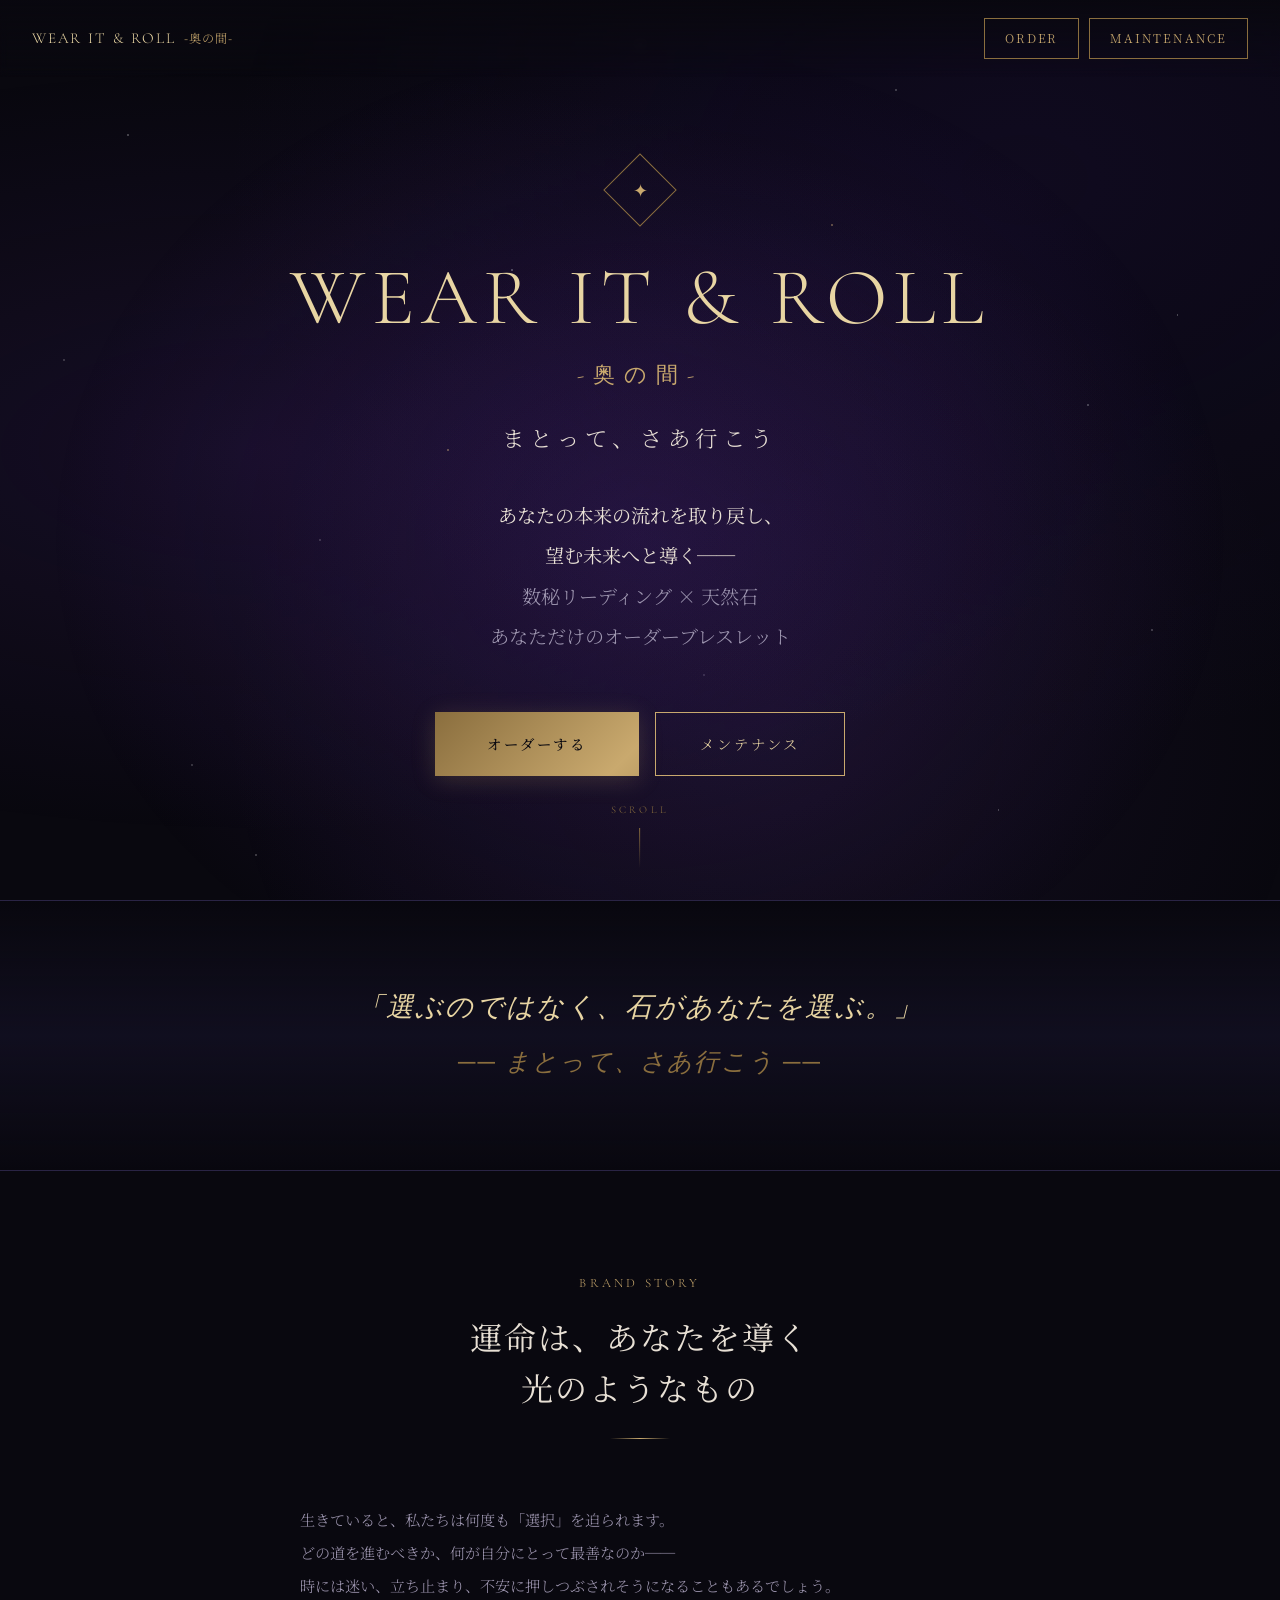
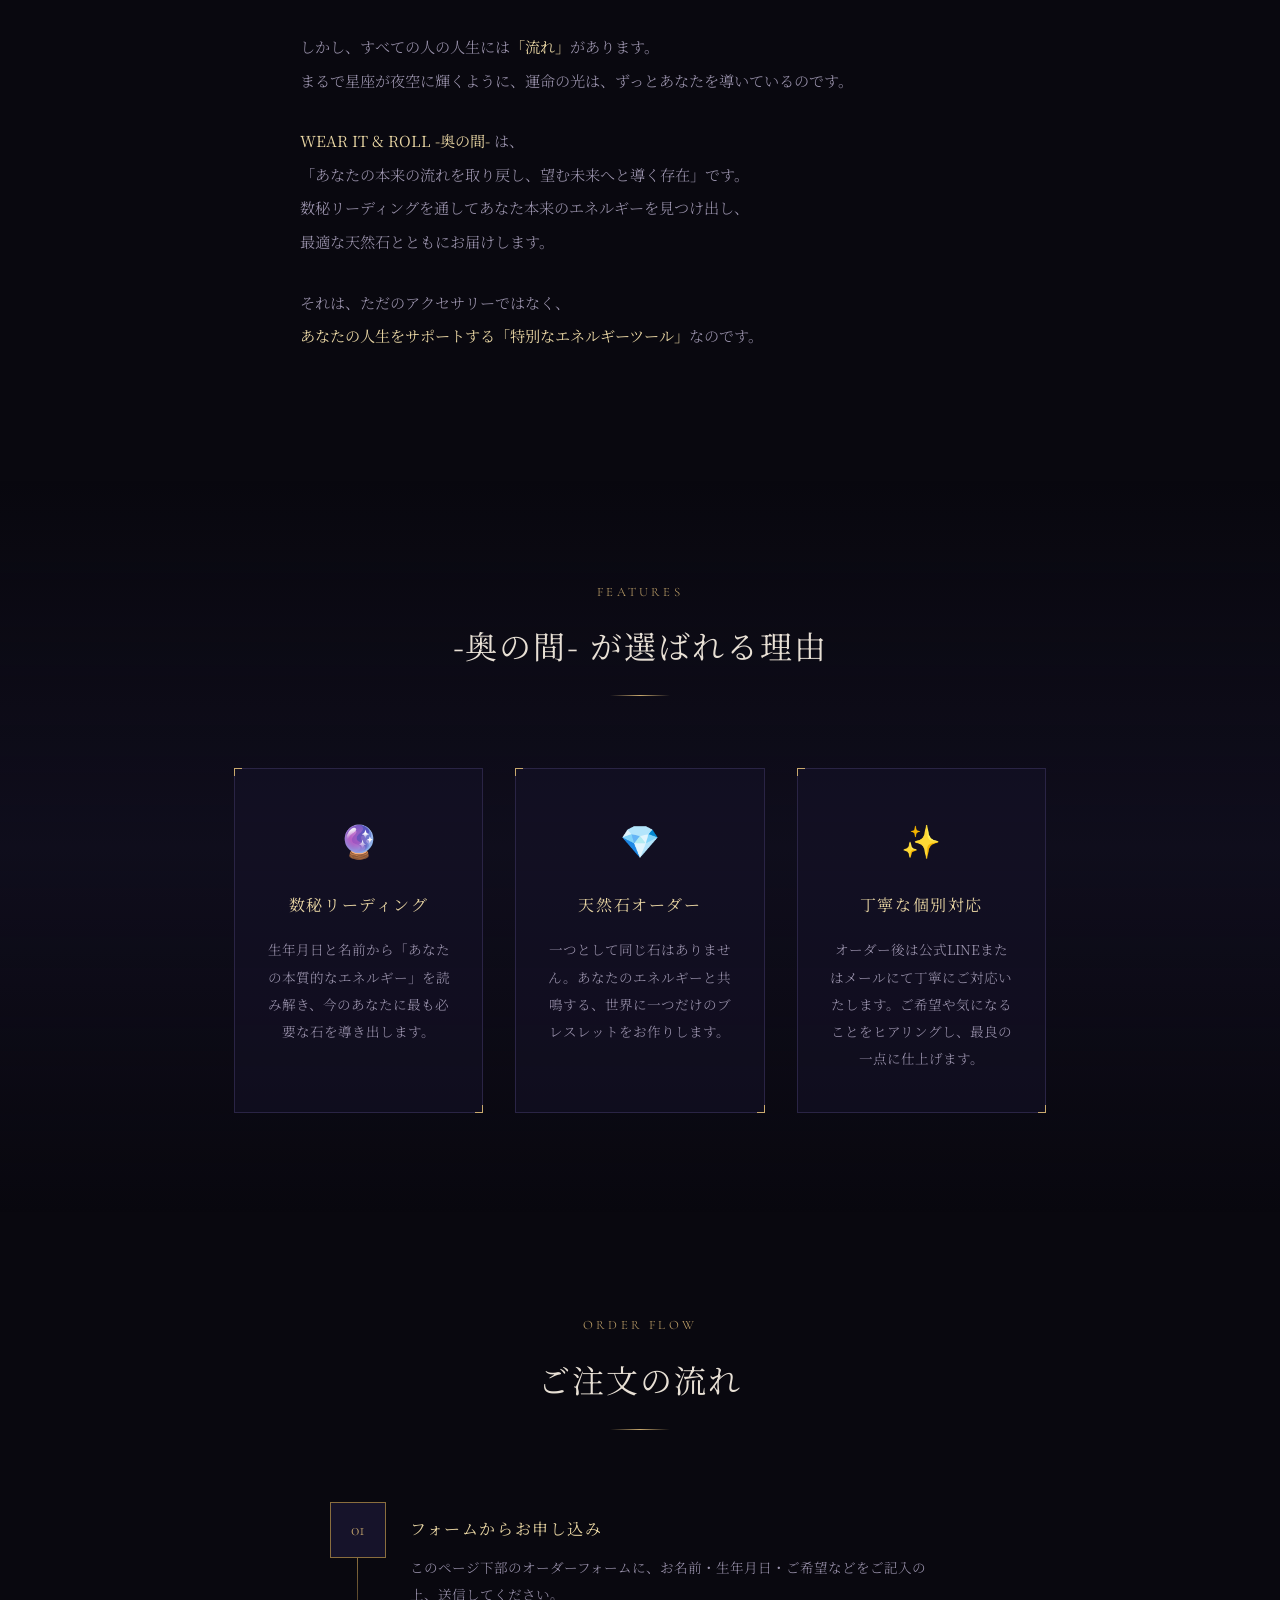
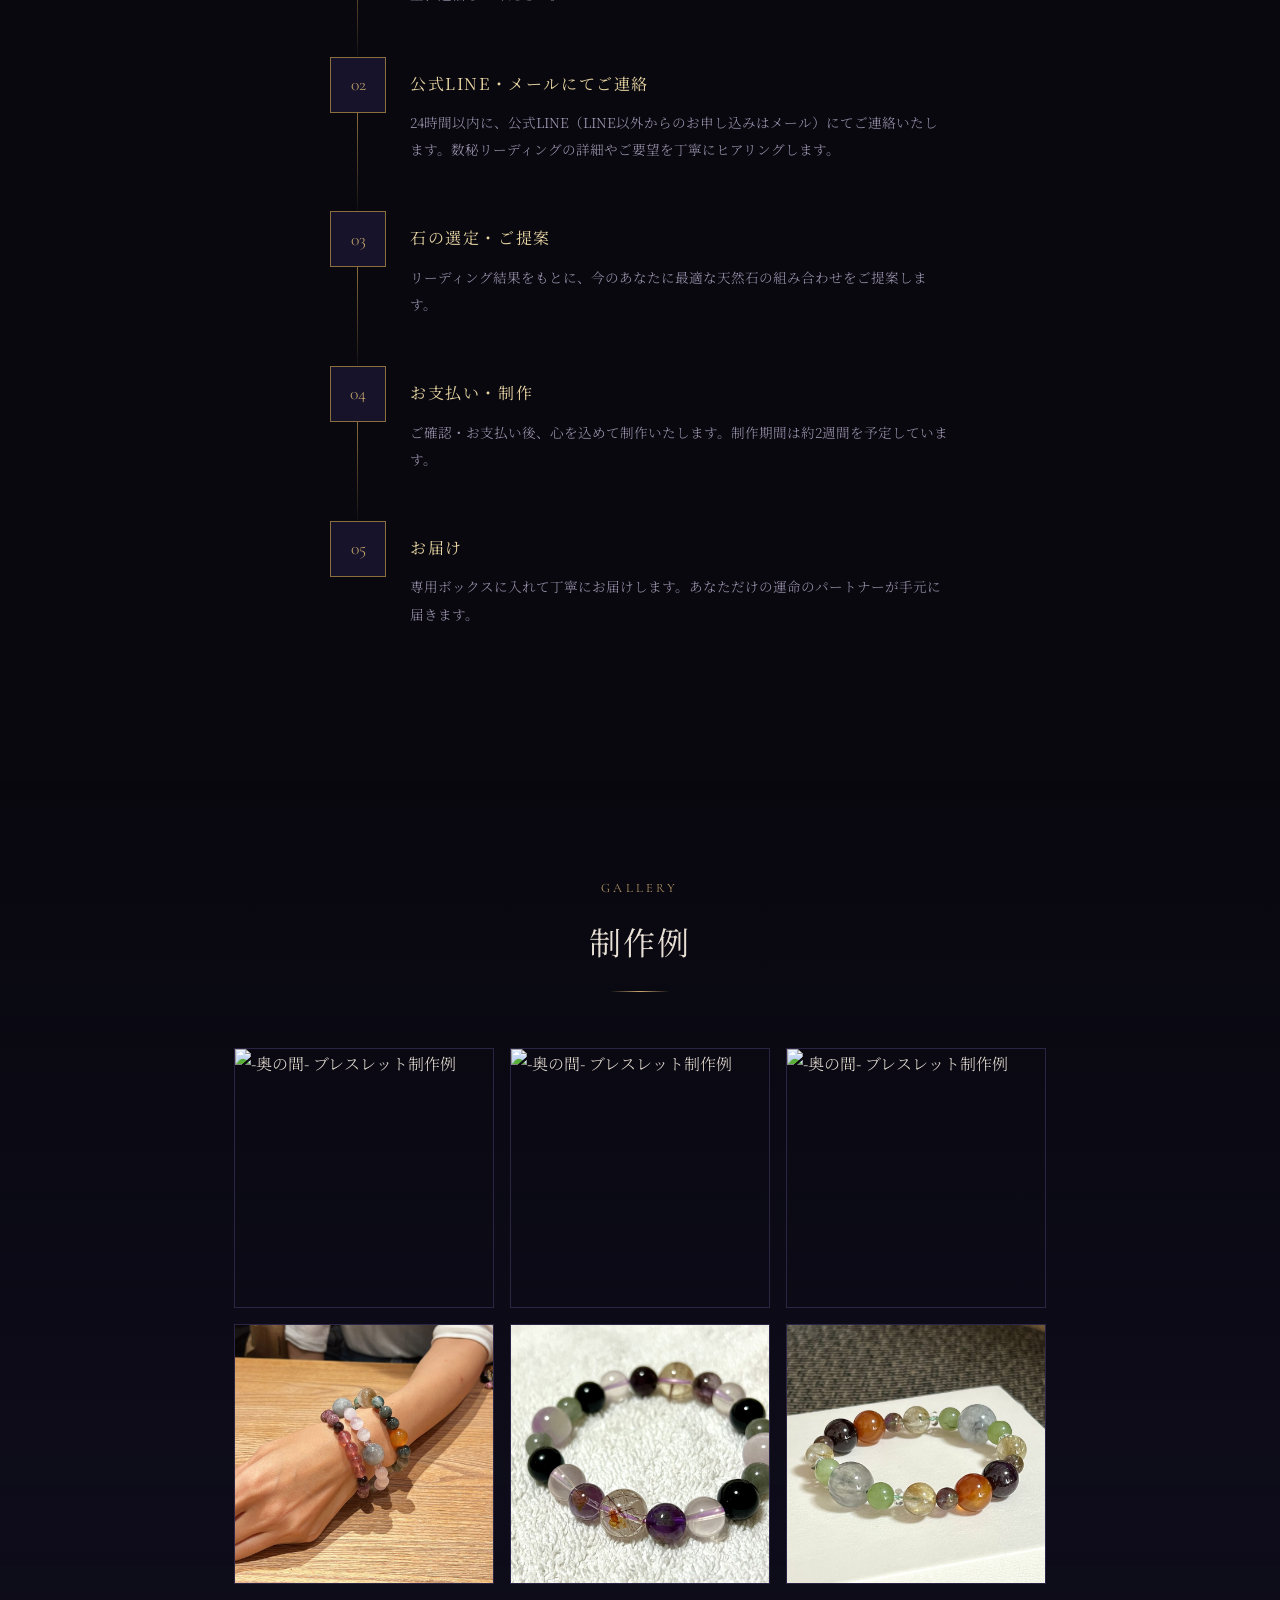
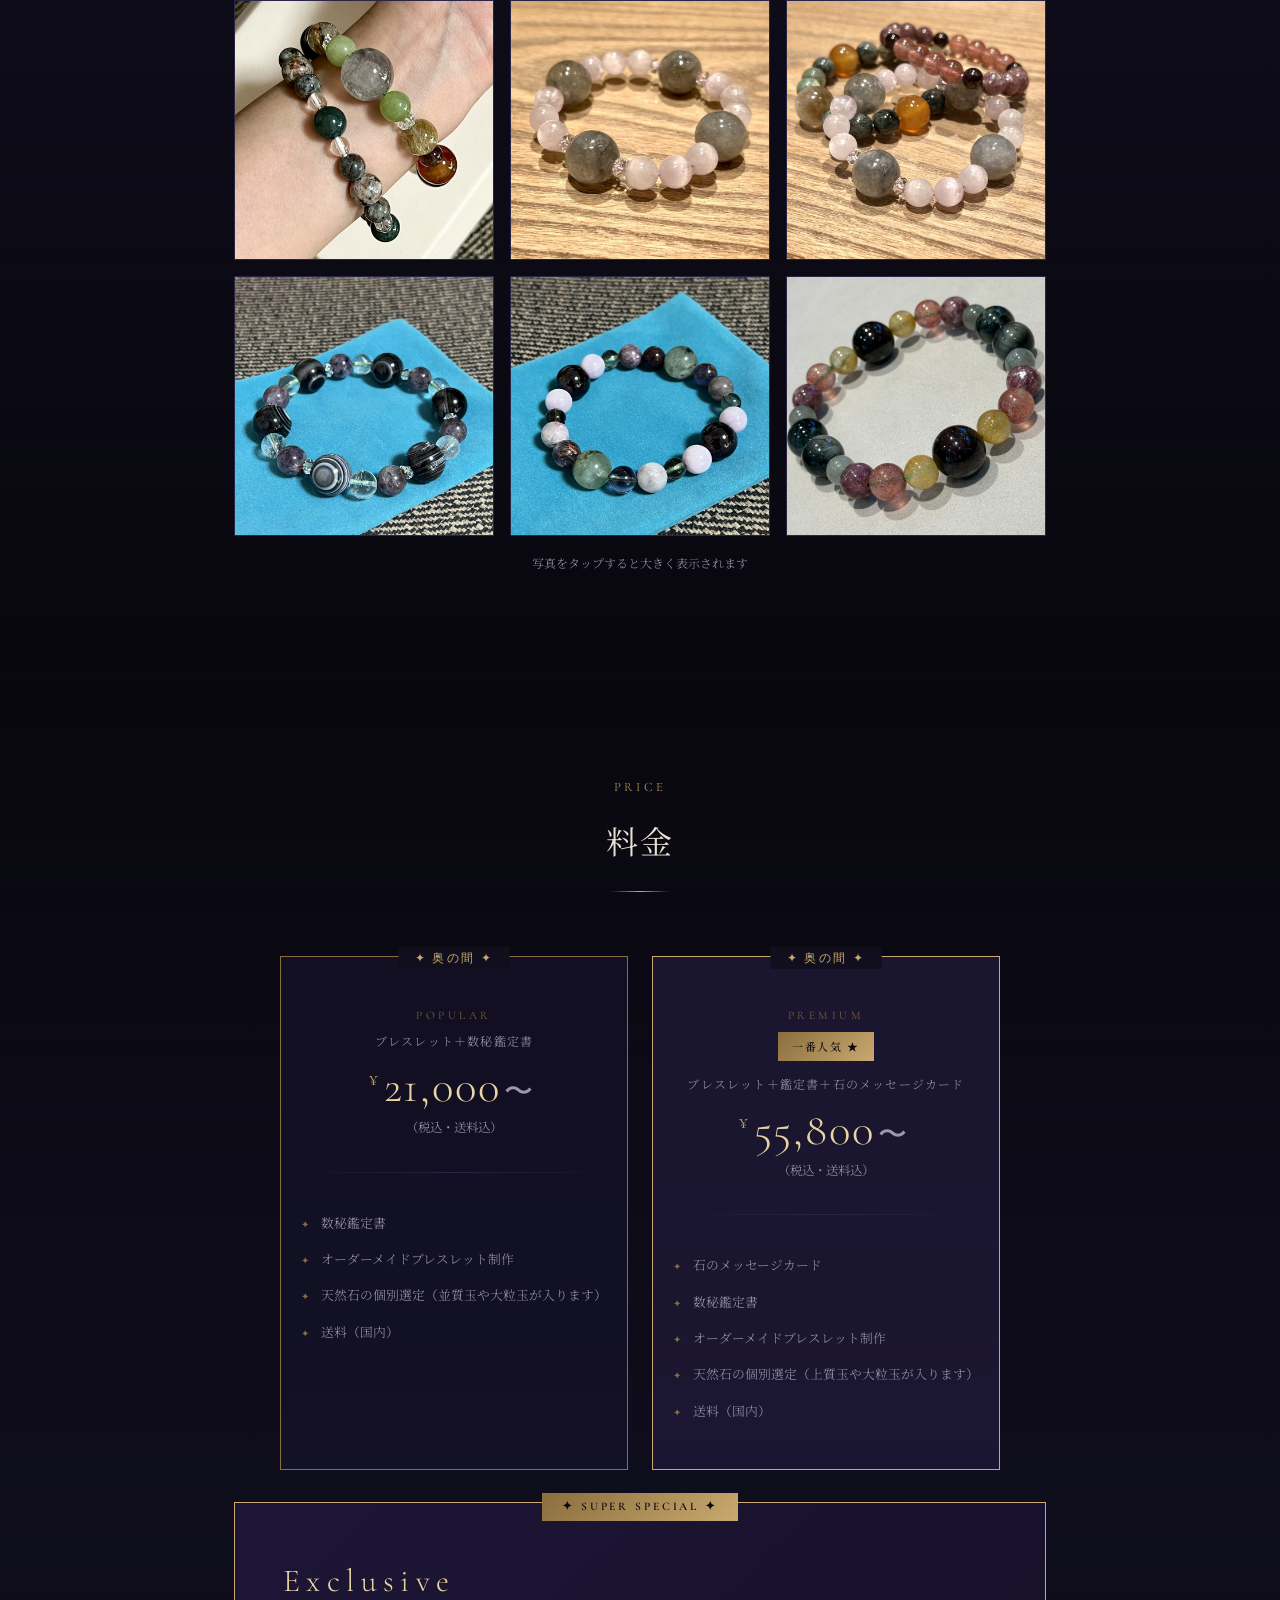
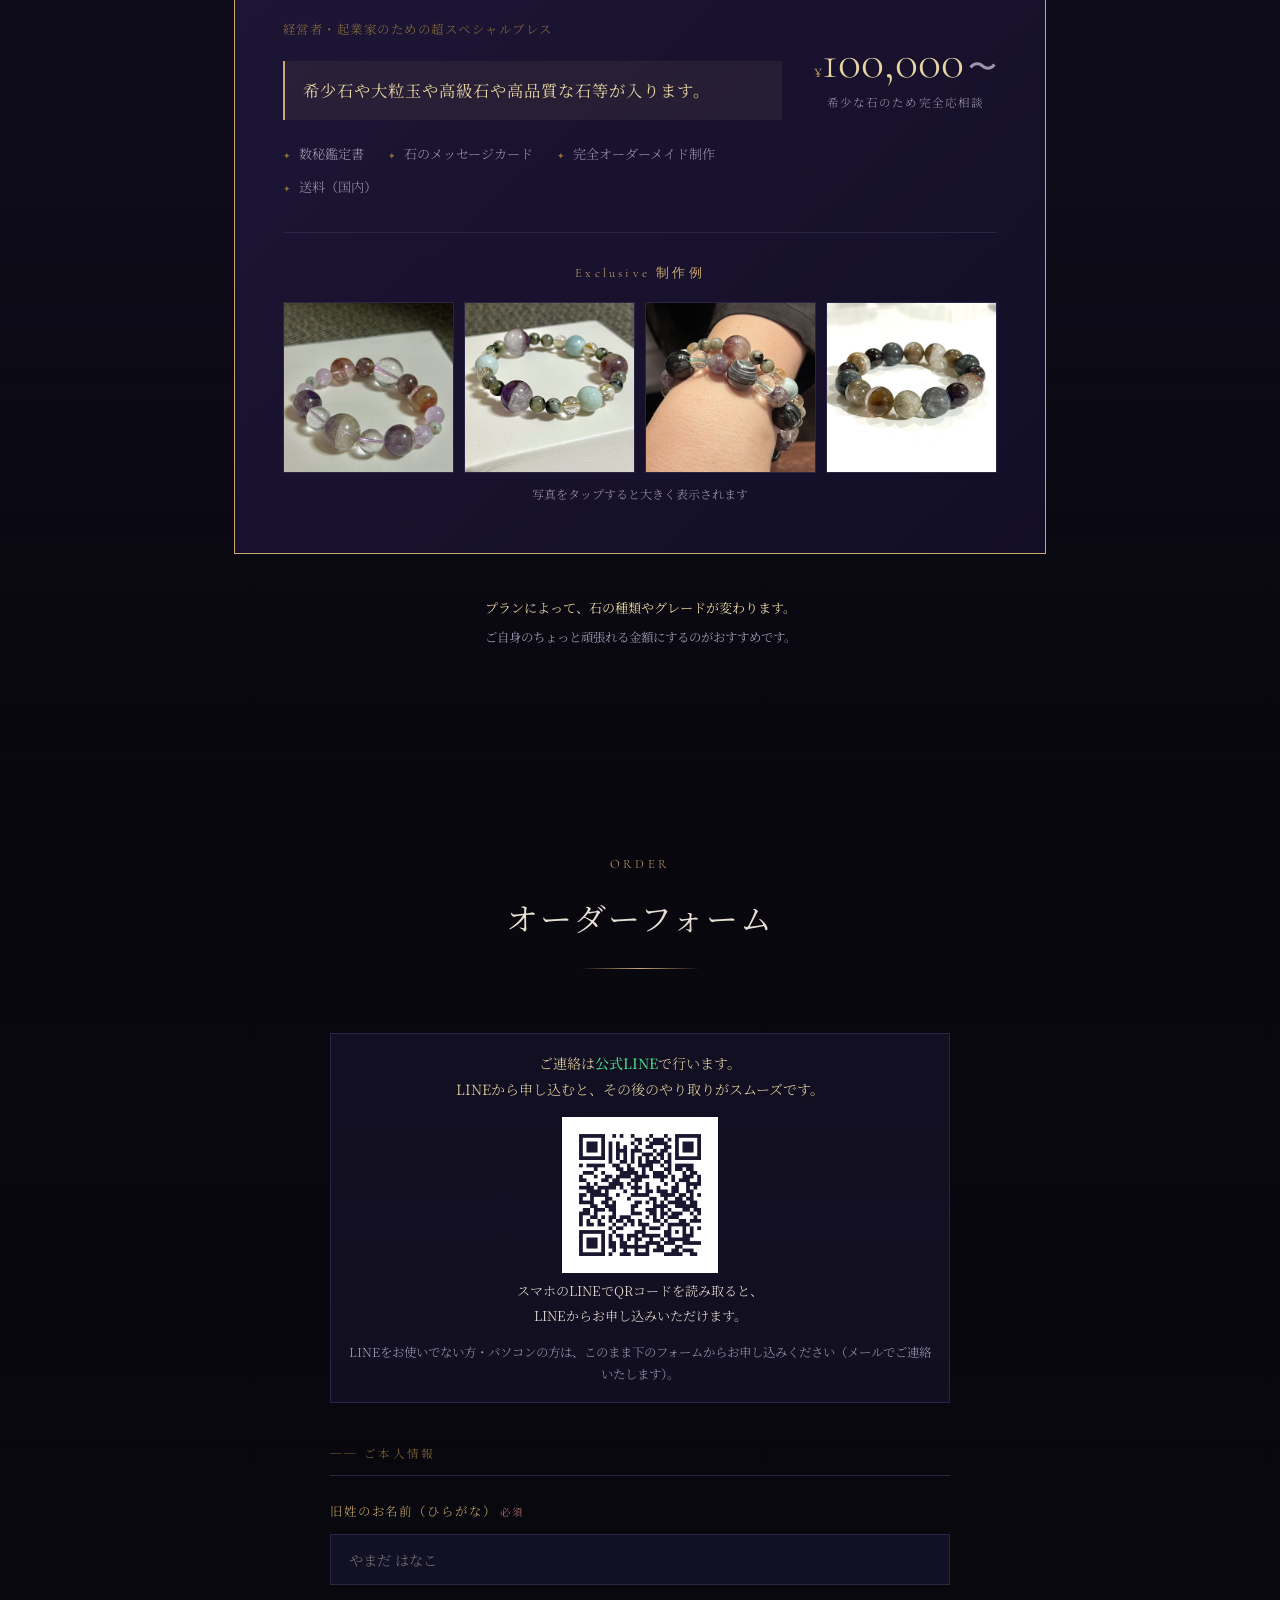
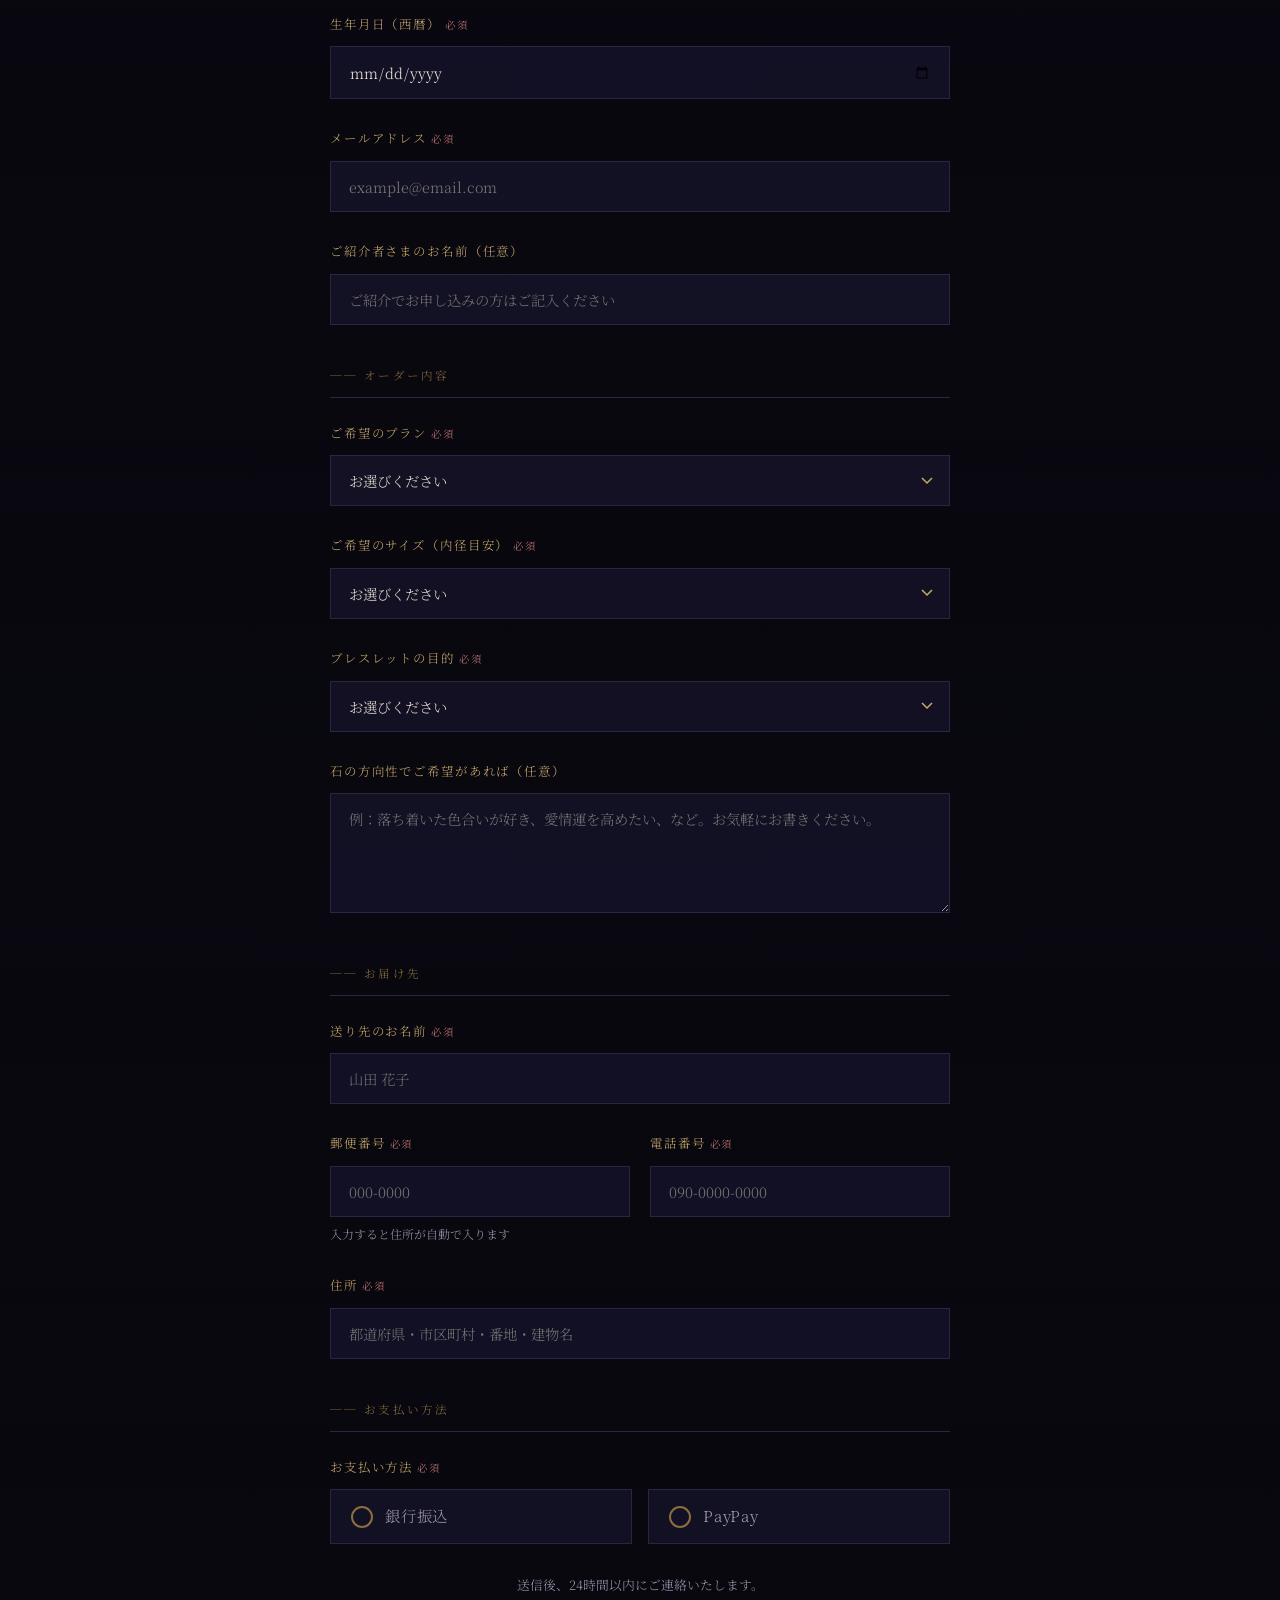
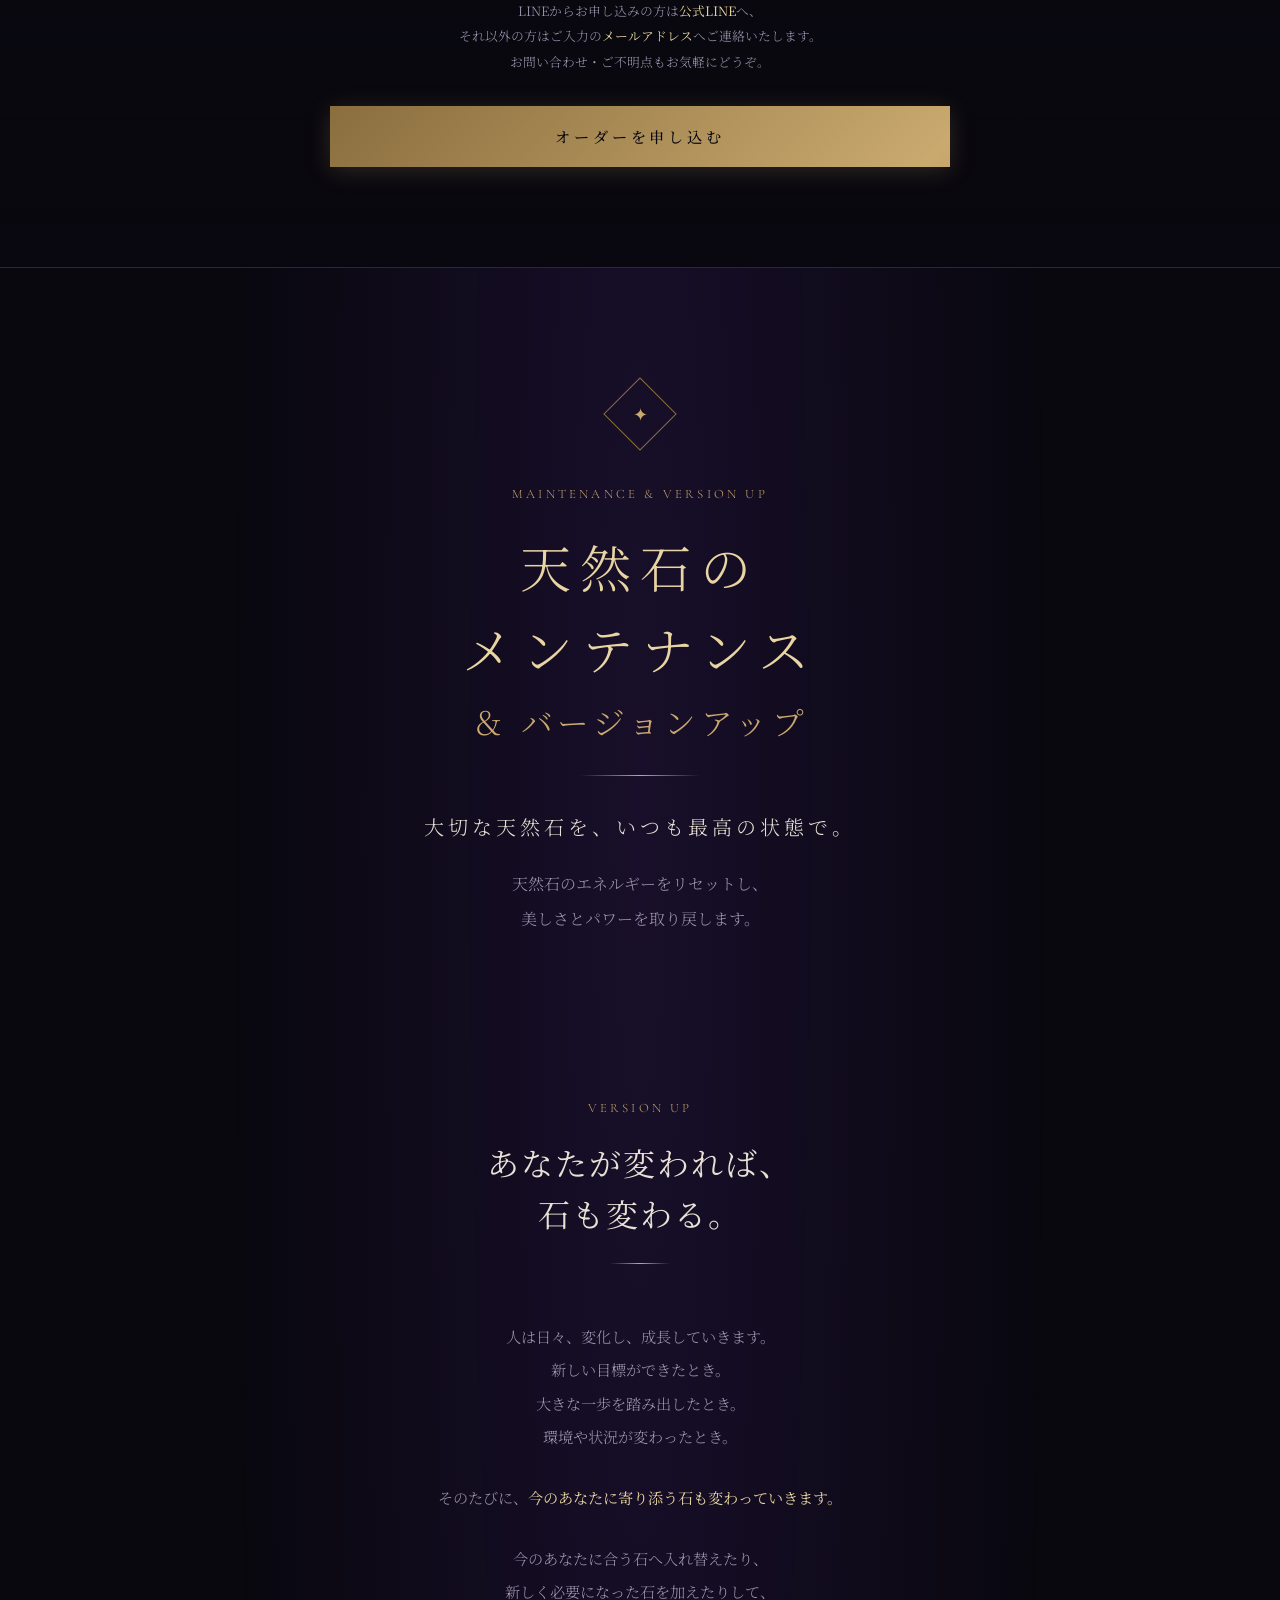
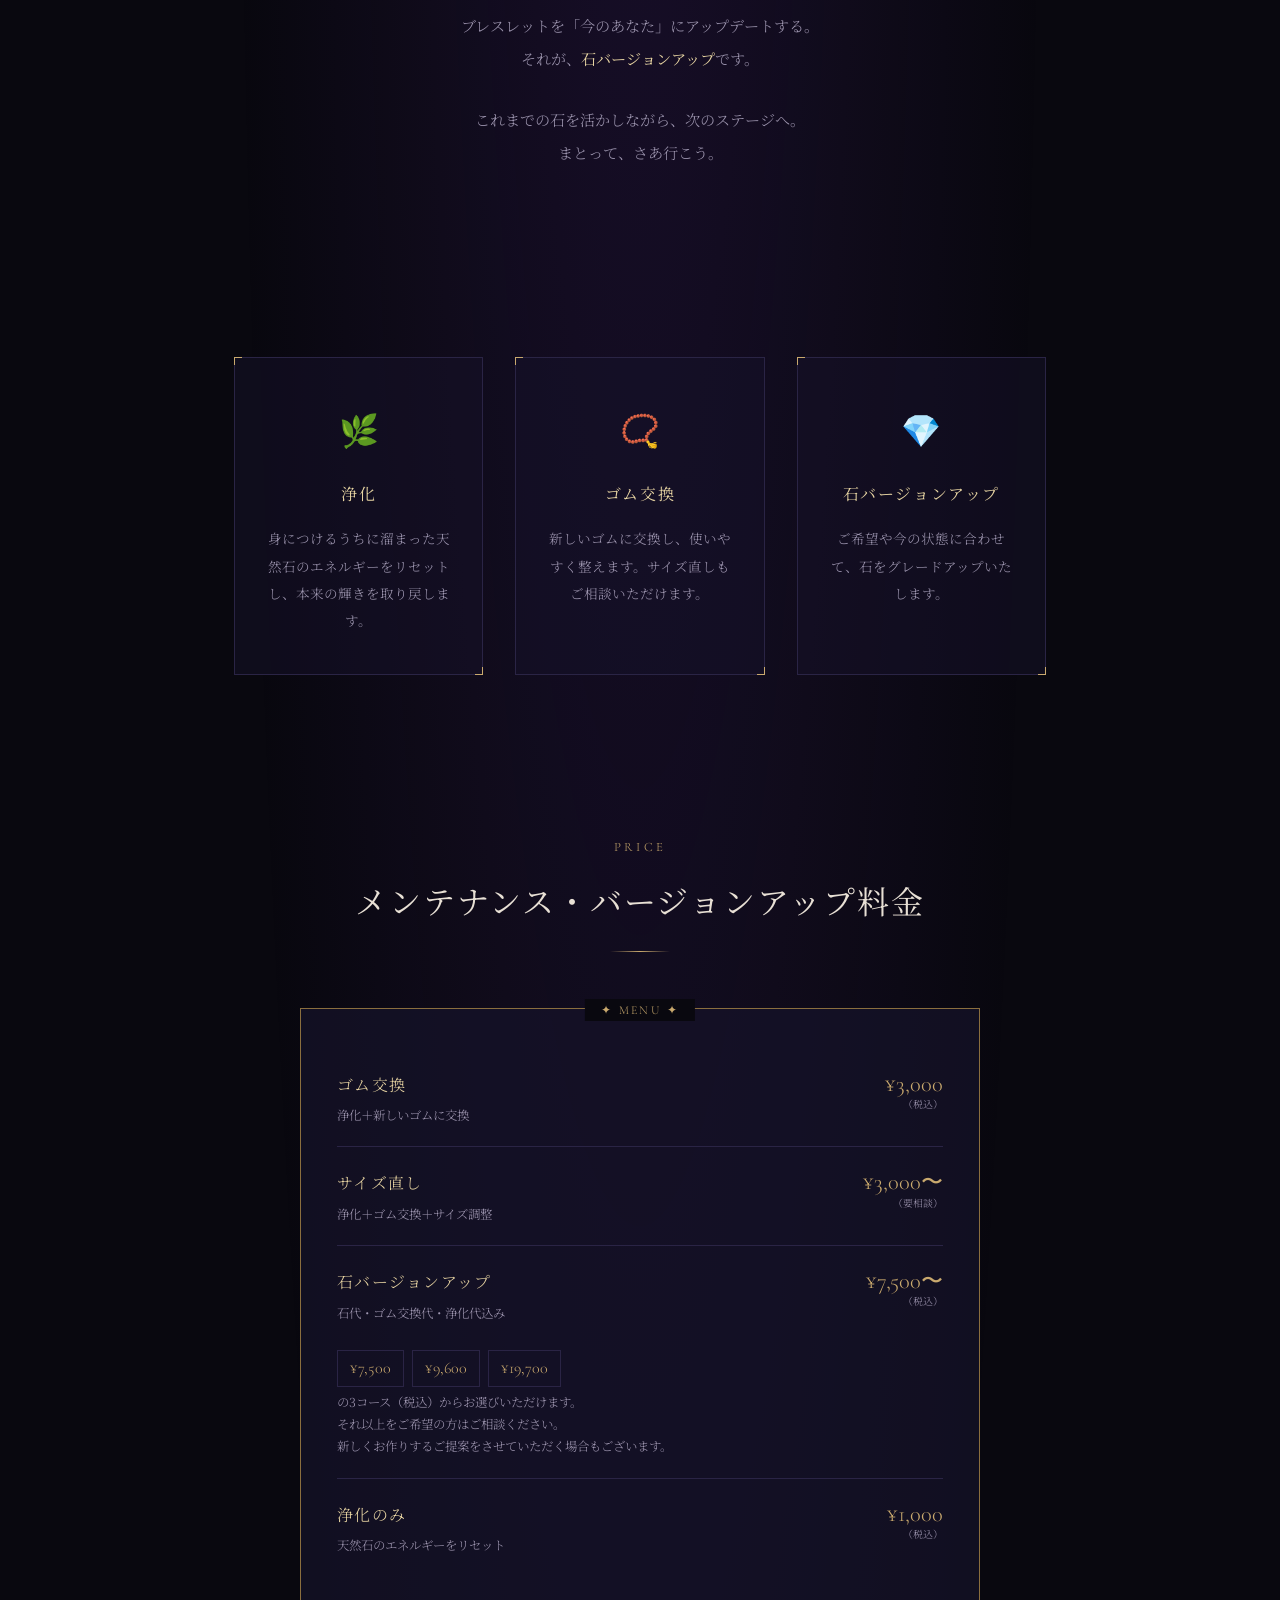
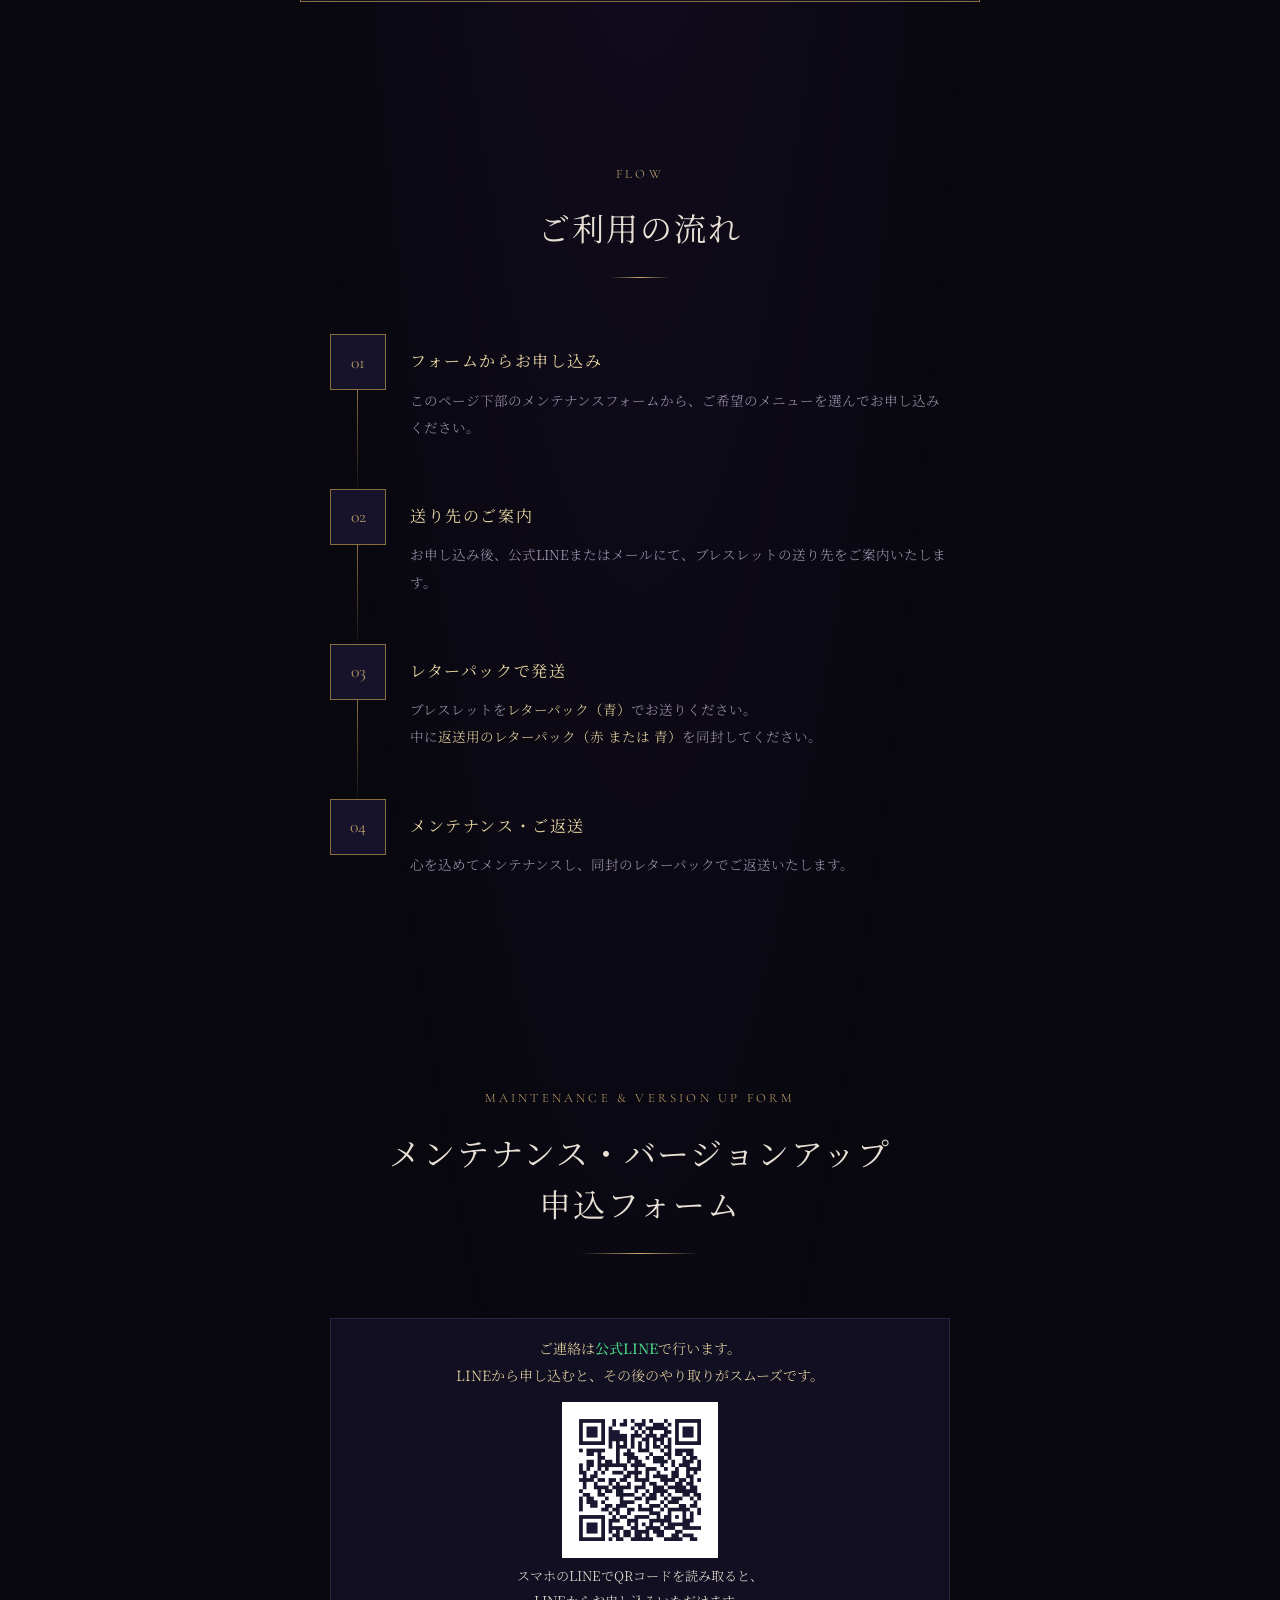
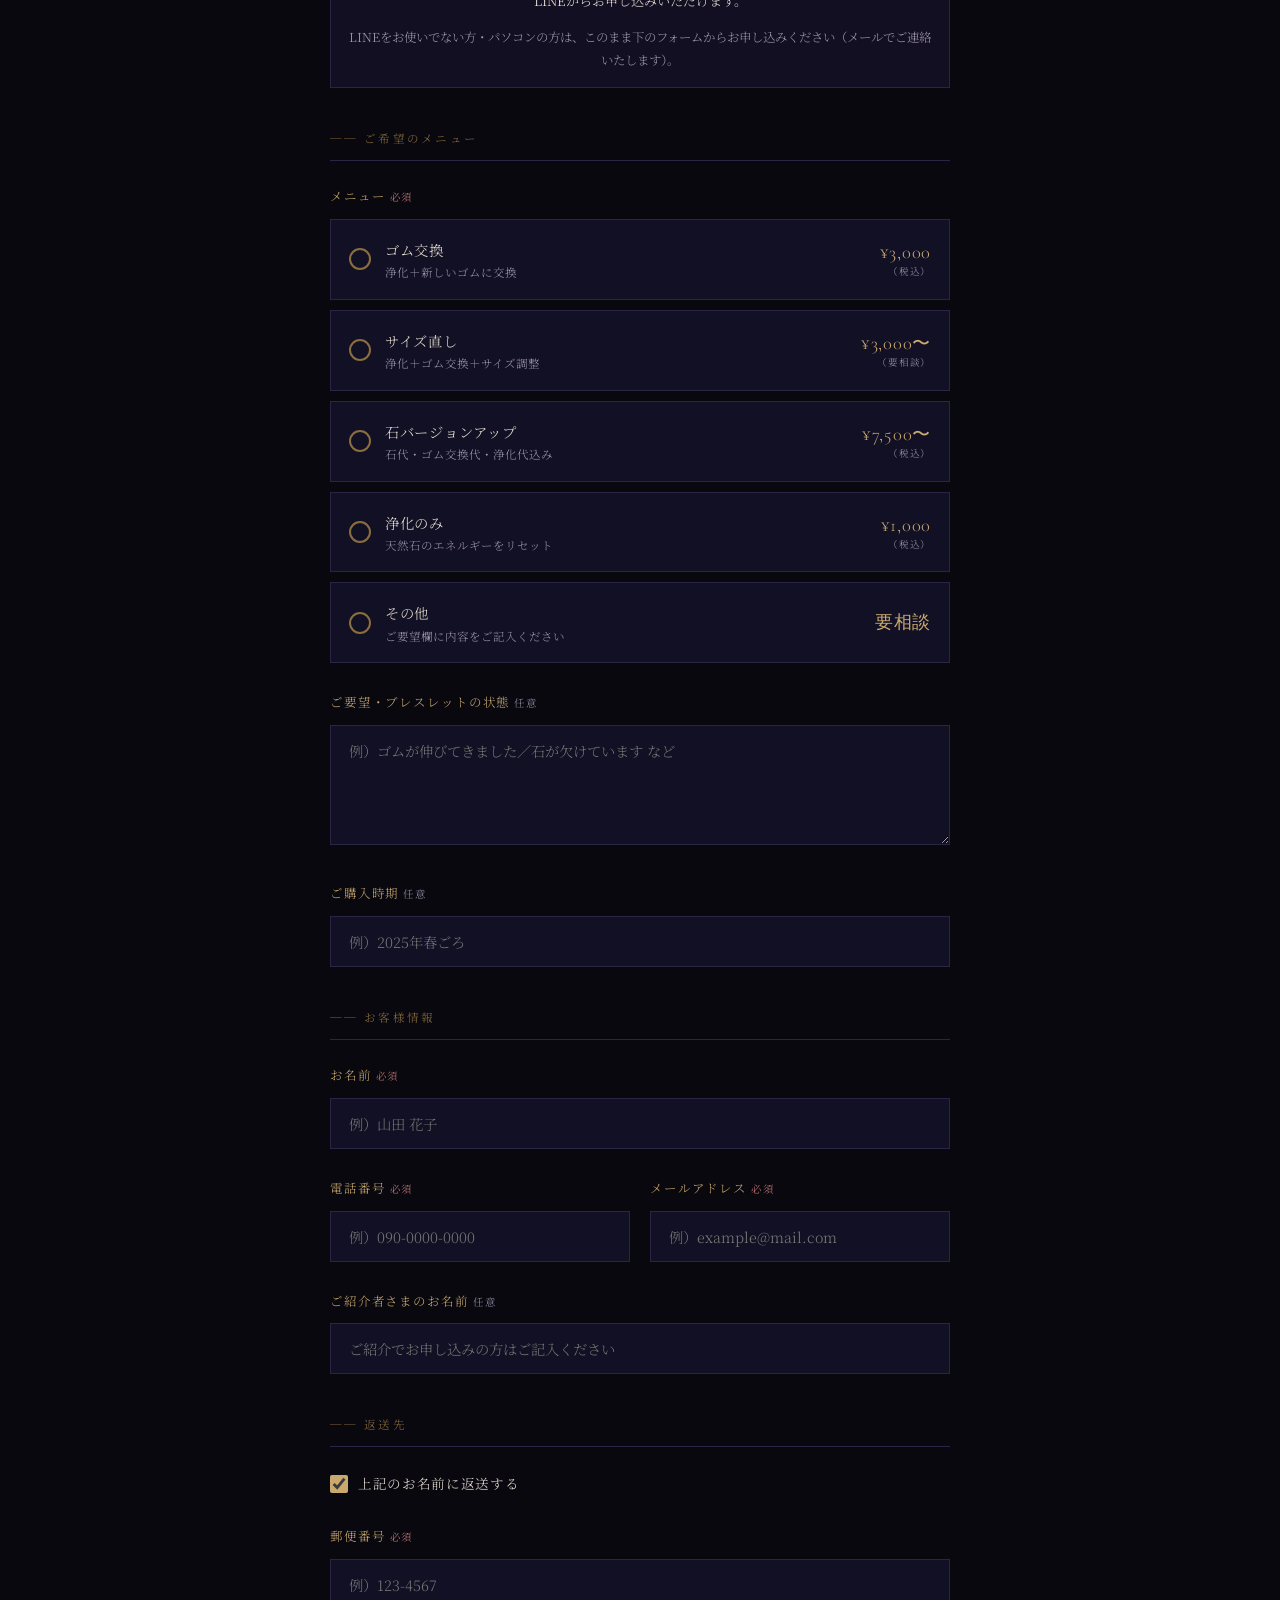
==== commit 2a5137b7: "一番人気をPREMIUMに、住所の自動入力、選択ボタンの改善、PC・メール対応 - 「一番人気」をPOPULARからPREMIUMへ（料金カード・プラン選択肢） - 郵便番号を入れると住所を自動入力（" ====
--- a/index.html
+++ b/index.html
@@ -673,35 +673,51 @@
       display: flex; gap: 16px; flex-wrap: wrap;
     }
     .radio-label {
-      display: flex; align-items: center; gap: 10px;
+      display: flex; align-items: center; gap: 12px;
       cursor: pointer;
       font-size: .88rem;
       color: var(--text-muted);
       padding: 12px 20px;
       border: 1px solid var(--dark-border);
       background: rgba(22,19,42,.8);
-      transition: border-color .3s, color .3s;
+      transition: border-color .2s, color .2s, background .2s, box-shadow .2s;
       flex: 1; min-width: 140px;
-    }
-    .radio-label:has(input:checked) {
-      border-color: var(--gold-dark);
-      color: var(--gold-light);
     }
     .radio-label input[type="radio"] { display: none; }
     .radio-dot {
-      width: 14px; height: 14px;
-      border: 1px solid var(--gold-dark);
+      width: 22px; height: 22px;
+      border: 2px solid var(--gold-dark);
       border-radius: 50%;
       flex-shrink: 0;
       position: relative;
-      transition: border-color .3s;
-    }
-    .radio-label:has(input:checked) .radio-dot { border-color: var(--gold); }
+      transition: border-color .2s, background .2s;
+    }
+    /* 選んだボタン（.is-checked はJSで付与。:has() 非対応の端末向け） */
+    .radio-label.is-checked,
+    .radio-label:has(input:checked) {
+      border-color: var(--gold);
+      color: var(--gold-light);
+      background: rgba(201,169,110,.18);
+      box-shadow: inset 0 0 0 1px var(--gold), 0 0 18px rgba(201,169,110,.2);
+    }
+    /* フォームの見出し用のlabelスタイルが選択ボタンに効かないように */
+    .form-group label.radio-label {
+      display: flex; margin-bottom: 0;
+      font-size: .95rem; letter-spacing: .05em; color: var(--text-muted);
+    }
+    .form-group label.radio-label.is-checked,
+    .form-group label.radio-label:has(input:checked) { color: var(--gold-light); }
+    .menu-option .radio-text { word-break: keep-all; overflow-wrap: anywhere; }
+    .menu-option .radio-desc { word-break: normal; }
+    .radio-label.is-checked .radio-dot,
+    .radio-label:has(input:checked) .radio-dot { border-color: var(--gold); background: var(--gold); }
+    .radio-label.is-checked .radio-dot::after,
     .radio-label:has(input:checked) .radio-dot::after {
-      content: '';
-      position: absolute; inset: 3px;
-      background: var(--gold);
-      border-radius: 50%;
+      content: '✓';
+      position: absolute; inset: 0;
+      display: flex; align-items: center; justify-content: center;
+      color: var(--dark);
+      font-size: 13px; font-weight: 700; line-height: 1;
     }
 
     .form-section-title {
@@ -965,6 +981,13 @@
       font-size: .88rem; letter-spacing: .08em;
     }
     .thanks-line { margin-top: 24px; padding-top: 20px; border-top: 1px solid var(--dark-border); }
+    .pc-show { display: none; }
+    html.is-pc .pc-show { display: block; }
+    html.is-pc .sp-show { display: none; }
+    .line-qr { display: block; margin: 14px auto 6px; width: 156px; height: 156px; border: 6px solid #fff; }
+    .line-qr-note { font-size: .82rem; color: var(--text); }
+    .line-alt { margin-top: 12px; font-size: .78rem; color: var(--text-muted); line-height: 1.8; }
+    .note-strong { color: var(--gold-light); font-weight: 400; }
     #maintThanks .btn-submit, #thanks .btn-submit { margin-top: 28px; }
 
     /* ─── FOOTER ──────────────────────────────── */
@@ -1023,6 +1046,8 @@
       .price-label { font-size: .85rem; }
       .price-includes li, .price-grid .price-includes li { font-size: .92rem; }
       #price { padding-left: 8px; padding-right: 8px; }
+      #order, #maintenance .maint-block { padding-left: 8px; padding-right: 8px; }
+      .form-group label.menu-option { padding: 14px 14px; gap: 12px; }
       .price-grid .price-card { padding: 44px 16px 36px; }
       .price-note { font-size: .85rem; }
       .exclusive-left .exclusive-sub { font-size: .88rem; }
@@ -1145,7 +1170,7 @@
       <div class="feature-card fade-in">
         <span class="feature-icon">✨</span>
         <h3>丁寧な個別対応</h3>
-        <p>オーダー後は公式LINEにて丁寧にご対応いたします。ご希望や気になることをヒアリングし、最良の一点に仕上げます。</p>
+        <p>オーダー後は公式LINEまたはメールにて丁寧にご対応いたします。ご希望や気になることをヒアリングし、最良の一点に仕上げます。</p>
       </div>
     </div>
   </div>
@@ -1171,8 +1196,8 @@
       <div class="flow-step fade-in">
         <div class="flow-num">02</div>
         <div class="flow-content">
-          <h3>公式LINEにてご連絡</h3>
-          <p>24時間以内に公式LINEよりご連絡いたします。数秘リーディングの詳細やご要望を丁寧にヒアリングします。</p>
+          <h3>公式LINE・メールにてご連絡</h3>
+          <p>24時間以内に、公式LINE（LINE以外からのお申し込みはメール）にてご連絡いたします。数秘リーディングの詳細やご要望を丁寧にヒアリングします。</p>
         </div>
       </div>
       <div class="flow-step fade-in">
@@ -1261,10 +1286,9 @@
 
     <div class="price-grid">
 
-      <!-- POPULAR（おすすめ） -->
-      <div class="price-card fade-in" style="border-color: var(--gold); background: rgba(30,25,55,.8);">
+      <!-- POPULAR -->
+      <div class="price-card fade-in">
         <p class="price-tier">POPULAR</p>
-        <div class="price-badge">一番人気 ★</div>
         <p class="price-label">ブレスレット＋数秘鑑定書</p>
         <p class="price-amount"><span>¥</span>21,000<span style="font-size:.65em; color:var(--text-muted); vertical-align:baseline; margin-left:4px;">〜</span></p>
         <p class="price-note">（税込・送料込）</p>
@@ -1277,9 +1301,10 @@
         </ul>
       </div>
 
-      <!-- PREMIUM -->
-      <div class="price-card fade-in">
+      <!-- PREMIUM（一番人気） -->
+      <div class="price-card fade-in" style="border-color: var(--gold); background: rgba(30,25,55,.8);">
         <p class="price-tier">PREMIUM</p>
+        <div class="price-badge">一番人気 ★</div>
         <p class="price-label">ブレスレット＋鑑定書＋石のメッセージカード</p>
         <p class="price-amount"><span>¥</span>55,800<span style="font-size:.65em; color:var(--text-muted); vertical-align:baseline; margin-left:4px;">〜</span></p>
         <p class="price-note">（税込・送料込）</p>
@@ -1342,8 +1367,15 @@
 
       <div class="line-box line-open">
         ご連絡は<strong>公式LINE</strong>で行います。<br>
-        LINEから申し込むと、その後のやり取りがスムーズです。<br>
-        <a class="line-btn" href="https://liff.line.me/2012194750-JGB6I5an?form=order">LINEで申し込む</a>
+        LINEから申し込むと、その後のやり取りがスムーズです。
+        <div class="sp-show">
+          <a class="line-btn" href="https://liff.line.me/2012194750-JGB6I5an?form=order">LINEで申し込む</a>
+        </div>
+        <div class="pc-show">
+          <img class="line-qr" src="images/qr-order.png" alt="LINEで申し込むためのQRコード" width="156" height="156">
+          <p class="line-qr-note">スマホのLINEでQRコードを読み取ると、<br>LINEからお申し込みいただけます。</p>
+        </div>
+        <p class="line-alt">LINEをお使いでない方・パソコンの方は、このまま下のフォームからお申し込みください（メールでご連絡いたします）。</p>
       </div>
       <p class="line-box line-greeting is-hidden"></p>
       <div class="line-box line-friend is-hidden">
@@ -1388,8 +1420,8 @@
           <label for="plan">ご希望のプラン<span class="required">必須</span></label>
           <select id="plan" name="plan" required>
             <option value="" disabled selected>お選びください</option>
-            <option>POPULAR（一番人気） ¥21,000〜（ブレスレット＋数秘鑑定書）</option>
-            <option>PREMIUM ¥55,800〜（ブレスレット＋鑑定書＋石のメッセージカード）</option>
+            <option>POPULAR ¥21,000〜（ブレスレット＋数秘鑑定書）</option>
+            <option>PREMIUM（一番人気） ¥55,800〜（ブレスレット＋鑑定書＋石のメッセージカード）</option>
             <option>Exclusive ¥100,000〜（希少石・完全応相談）</option>
           </select>
           <p class="field-error">ご希望のプランを選択してください</p>
@@ -1437,7 +1469,8 @@
         <div class="form-row">
           <div class="form-group">
             <label for="postal">郵便番号<span class="required">必須</span></label>
-            <input type="text" id="postal" name="postal" placeholder="000-0000" required>
+            <input type="text" id="postal" name="postal" placeholder="000-0000" inputmode="numeric" autocomplete="postal-code" required>
+            <p class="form-hint">入力すると住所が自動で入ります</p>
             <p class="field-error">郵便番号を入力してください</p>
           </div>
           <div class="form-group">
@@ -1449,7 +1482,7 @@
 
         <div class="form-group">
           <label for="address">住所<span class="required">必須</span></label>
-          <input type="text" id="address" name="address" placeholder="都道府県・市区町村・番地・建物名" required>
+          <input type="text" id="address" name="address" placeholder="都道府県・市区町村・番地・建物名" autocomplete="street-address" required>
           <p class="field-error">住所を入力してください</p>
         </div>
 
@@ -1474,7 +1507,9 @@
         </div>
 
         <p class="form-note">
-          送信後、24時間以内に公式LINEよりご連絡いたします。<br>
+          送信後、24時間以内にご連絡いたします。<br>
+          LINEからお申し込みの方は<strong class="note-strong">公式LINE</strong>へ、<br>
+          それ以外の方はご入力の<strong class="note-strong">メールアドレス</strong>へご連絡いたします。<br>
           お問い合わせ・ご不明点もお気軽にどうぞ。
         </p>
 
@@ -1487,12 +1522,13 @@
         <h3>お申し込みありがとうございます</h3>
         <p>
           フォームのご送信を受け付けました。<br>
-          24時間以内に公式LINEよりご連絡いたします。<br><br>
+          <span class="contact-line">24時間以内に公式LINEよりご連絡いたします。</span>
+          <span class="contact-mail is-hidden">ご入力のメールアドレスに受付メールをお送りします。<br>24時間以内にメールにてご連絡いたします。<br><small>※届かない場合は、迷惑メールフォルダもご確認ください。</small></span><br><br>
           あなただけの特別なストーンが<br>
           新しい扉を開く力になりますように。
         </p>
         <div class="thanks-line is-hidden">
-          <p>ご連絡は公式LINEでお送りします。<br>下のボタンから友だち追加し、<br>お名前をメッセージでお送りください。</p>
+          <p>公式LINEでのやり取りをご希望の方は、<br>友だち追加のうえ、お名前をメッセージでお送りください。</p>
           <a class="line-btn" href="https://line.me/R/ti/p/@546copgu">友だち追加する</a>
         </div>
         <button type="button" class="btn-submit is-hidden" id="oCloseBtn">閉じる</button>
@@ -1628,7 +1664,7 @@
           <div class="flow-num">02</div>
           <div class="flow-content">
             <h3>送り先のご案内</h3>
-            <p>お申し込み後、公式LINEにて、ブレスレットの送り先をご案内いたします。</p>
+            <p>お申し込み後、公式LINEまたはメールにて、ブレスレットの送り先をご案内いたします。</p>
           </div>
         </div>
         <div class="flow-step fade-in">
@@ -1660,8 +1696,15 @@
 
       <div class="line-box line-open">
         ご連絡は<strong>公式LINE</strong>で行います。<br>
-        LINEから申し込むと、その後のやり取りがスムーズです。<br>
-        <a class="line-btn" href="https://liff.line.me/2012194750-JGB6I5an?form=maintenance">LINEで申し込む</a>
+        LINEから申し込むと、その後のやり取りがスムーズです。
+        <div class="sp-show">
+          <a class="line-btn" href="https://liff.line.me/2012194750-JGB6I5an?form=maintenance">LINEで申し込む</a>
+        </div>
+        <div class="pc-show">
+          <img class="line-qr" src="images/qr-maintenance.png" alt="LINEで申し込むためのQRコード" width="156" height="156">
+          <p class="line-qr-note">スマホのLINEでQRコードを読み取ると、<br>LINEからお申し込みいただけます。</p>
+        </div>
+        <p class="line-alt">LINEをお使いでない方・パソコンの方は、このまま下のフォームからお申し込みください（メールでご連絡いたします）。</p>
       </div>
       <p class="line-box line-greeting is-hidden"></p>
       <div class="line-box line-friend is-hidden">
@@ -1803,6 +1846,7 @@
           <div class="form-group">
             <label for="mPostal">郵便番号<span class="required">必須</span></label>
             <input type="text" id="mPostal" inputmode="numeric" autocomplete="postal-code" placeholder="例）123-4567">
+            <p class="form-hint">入力すると住所が自動で入ります</p>
             <p class="field-error">郵便番号をご記入ください</p>
           </div>
 
@@ -1846,6 +1890,11 @@
             <p class="field-error">ご確認のうえチェックを入れてください</p>
           </div>
 
+          <p class="form-note">
+            送信後、LINEからお申し込みの方は<strong class="note-strong">公式LINE</strong>へ、<br>
+            それ以外の方はご入力の<strong class="note-strong">メールアドレス</strong>へご連絡いたします。
+          </p>
+
           <button type="submit" class="btn-submit">申し込む</button>
         </form>
 
@@ -1855,11 +1904,12 @@
           <p>
             メンテナンスのお申し込みを受け付けました。<br>
             ブレスレットの送り先など、今後のご案内を<br>
-            お送りいたしますので、しばらくお待ちください。<br><br>
+            <span class="contact-line">公式LINEにて</span><span class="contact-mail is-hidden">メールにて</span>お送りいたしますので、しばらくお待ちください。<br>
+            <span class="contact-mail is-hidden">ご入力のメールアドレスに受付メールをお送りします。<br><small>※届かない場合は、迷惑メールフォルダもご確認ください。</small><br></span><br>
             大切な天然石を、心を込めてメンテナンスいたします。
           </p>
           <div class="thanks-line is-hidden">
-            <p>ご連絡は公式LINEでお送りします。<br>下のボタンから友だち追加し、<br>お名前をメッセージでお送りください。</p>
+            <p>公式LINEでのやり取りをご希望の方は、<br>友だち追加のうえ、お名前をメッセージでお送りください。</p>
             <a class="line-btn" href="https://line.me/R/ti/p/@546copgu">友だち追加する</a>
           </div>
 
@@ -1888,9 +1938,69 @@
   // ═══ LINE（LIFF）連携：オーダー・メンテナンス共通 ═══
   // LINE Developers の「LINEログイン」チャネルで作成した LIFF アプリの LIFF ID
   // （LIFFのエンドポイントURLはこのページ https://satoko3287.github.io/wear-it-and-roll-oku/ ）
-  // LIFF URL に ?form=order を付けるとオーダーフォーム、付けないとメンテナンスフォームを開く
+  // LIFF URL に ?form=order でオーダーフォーム、?form=maintenance（またはLINE内で指定なし）でメンテナンスフォームを開く
   const LIFF_ID = '2012194750-JGB6I5an';
   const LINE_STATE = { ready: false, inClient: false, loggedIn: false };
+
+  // スマホ以外（パソコン）では「LINEで申し込む」ボタンの代わりにQRコードを表示する
+  // （パソコンでLIFFのリンクを開いてもLINEアプリが起動しないため）
+  const IS_MOBILE = /iPhone|iPad|iPod|Android/i.test(navigator.userAgent)
+    || (navigator.maxTouchPoints > 1 && /Macintosh/.test(navigator.userAgent));
+  if (!IS_MOBILE) document.documentElement.classList.add('is-pc');
+
+  // 完了画面：LINE以外から申し込んだ方にはメールで連絡する旨を表示
+  function showMailContact(selector) {
+    const box = document.querySelector(selector);
+    box.querySelectorAll('.contact-line').forEach(el => el.classList.add('is-hidden'));
+    box.querySelectorAll('.contact-mail').forEach(el => el.classList.remove('is-hidden'));
+    box.querySelector('.thanks-line').classList.remove('is-hidden');
+  }
+
+  // 選んだボタンに印を付ける（:has() に対応していない端末でも分かるように）
+  function syncRadioLabels() {
+    document.querySelectorAll('.radio-label').forEach(label => {
+      label.classList.toggle('is-checked', !!label.querySelector('input:checked'));
+    });
+  }
+  document.addEventListener('change', e => { if (e.target.type === 'radio') syncRadioLabels(); });
+
+  // ── 郵便番号から住所を自動入力（zipcloud） ──
+  function lookupZip(zip) {
+    return new Promise(resolve => {
+      const cb = 'zipcb_' + Date.now() + '_' + Math.floor(Math.random() * 1e6);
+      const script = document.createElement('script');
+      const timer = setTimeout(() => { cleanup(); resolve(null); }, 6000);
+      function cleanup() { clearTimeout(timer); delete window[cb]; script.remove(); }
+      window[cb] = res => {
+        cleanup();
+        const r = res && res.results && res.results[0];
+        resolve(r ? r.address1 + r.address2 + r.address3 : null);
+      };
+      script.onerror = () => { cleanup(); resolve(null); };
+      script.src = `https://zipcloud.ibsnet.co.jp/api/search?zipcode=${zip}&callback=${cb}`;
+      document.head.appendChild(script);
+    });
+  }
+  function setupZipAutofill(postalId, addressId) {
+    const postal = document.getElementById(postalId);
+    const address = document.getElementById(addressId);
+    let lastAuto = '';
+    postal.addEventListener('input', async () => {
+      const zip = postal.value
+        .replace(/[０-９]/g, c => String.fromCharCode(c.charCodeAt(0) - 0xFEE0))
+        .replace(/[^0-9]/g, '');
+      if (zip.length !== 7) return;
+      const addr = await lookupZip(zip);
+      // 自分で入力した住所は上書きしない
+      if (addr && (address.value.trim() === '' || address.value === lastAuto)) {
+        address.value = addr;
+        lastAuto = addr;
+        address.closest('.form-group').classList.remove('has-error');
+      }
+    });
+  }
+  setupZipAutofill('postal', 'address');
+  setupZipAutofill('mPostal', 'mAddress');
 
   function getLineIdToken() {
     return LINE_STATE.loggedIn ? (liff.getIDToken() || '') : '';
@@ -1941,15 +2051,27 @@
     setTimeout(align, 2000);
   }
 
+  const FORM_SELECTORS = {
+    order: '#order .form-header',
+    maintenance: '#maintenance-form .form-header',
+  };
+  let formAligned = false;
+  function openForm(name) {
+    if (formAligned || !FORM_SELECTORS[name]) return;
+    formAligned = true;
+    alignToForm(FORM_SELECTORS[name]);
+  }
+
   async function initLine() {
+    // ?form=order / ?form=maintenance 付きで開いたときは、LINEの外（ブラウザ）でもそのフォームを表示
+    openForm(getFormParam());
     if (!LIFF_ID || !window.liff) return;
     try {
       await liff.init({ liffId: LIFF_ID });
       LINE_STATE.ready = true;
       LINE_STATE.inClient = liff.isInClient();
-      if (LINE_STATE.inClient) {
-        alignToForm(getFormParam() === 'order' ? '#order .form-header' : '#maintenance-form .form-header');
-      }
+      // LINEの中で開いたときは、指定がなければメンテナンスフォームを表示
+      if (LINE_STATE.inClient) openForm(getFormParam() || 'maintenance');
       if (!liff.isLoggedIn()) return;
       LINE_STATE.loggedIn = true;
       document.querySelectorAll('.line-open').forEach(el => el.classList.add('is-hidden'));
@@ -2084,7 +2206,7 @@
       }
       this.style.display = 'none';
       document.getElementById('thanks').style.display = 'block';
-      if (!LINE_STATE.loggedIn) document.querySelector('#thanks .thanks-line').classList.remove('is-hidden');
+      if (!LINE_STATE.loggedIn) showMailContact('#thanks');
       if (LINE_STATE.inClient) {
         const closeBtn = document.getElementById('oCloseBtn');
         closeBtn.classList.remove('is-hidden');
@@ -2200,7 +2322,7 @@
         });
         form.style.display = 'none';
         $('maintThanks').style.display = 'block';
-        if (!LINE_STATE.loggedIn) document.querySelector('#maintThanks .thanks-line').classList.remove('is-hidden');
+        if (!LINE_STATE.loggedIn) showMailContact('#maintThanks');
         if (LINE_STATE.inClient) {
           $('mCloseBtn').classList.remove('is-hidden');
           $('mCloseBtn').addEventListener('click', () => liff.closeWindow());
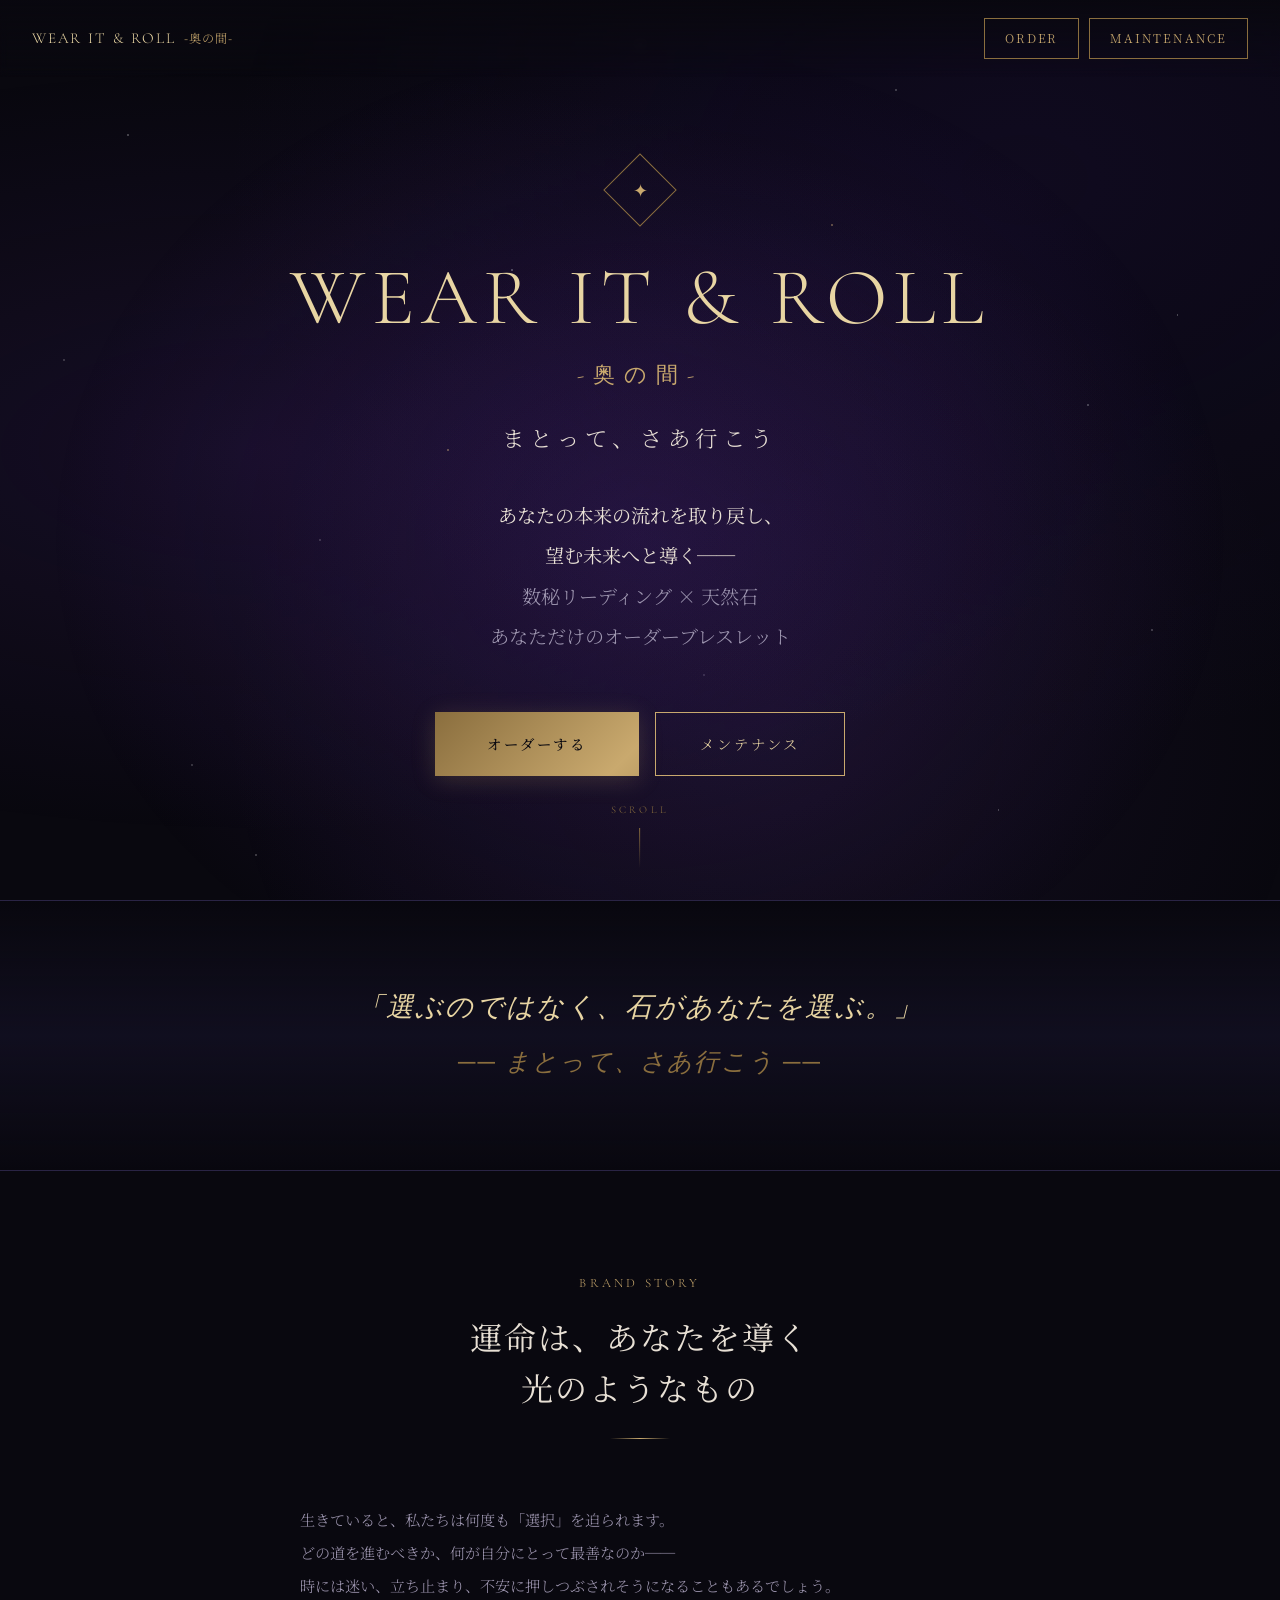
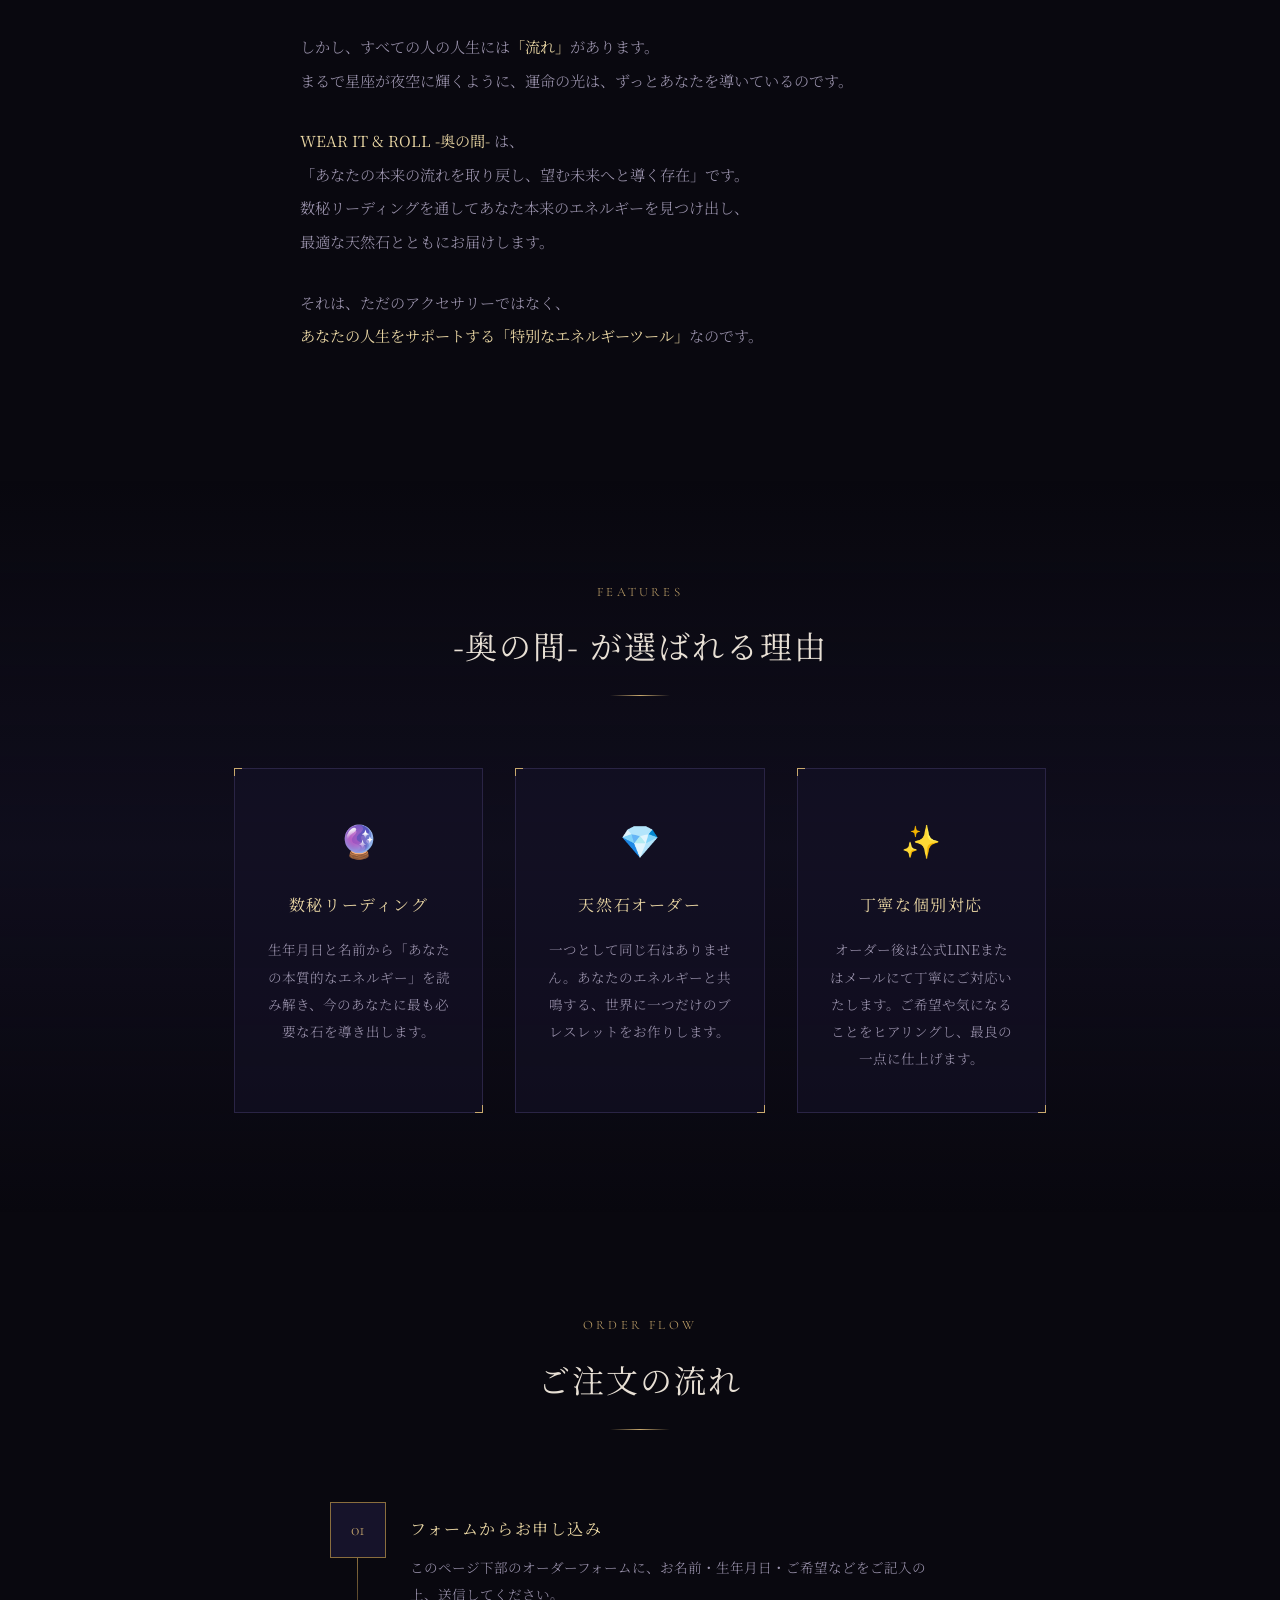
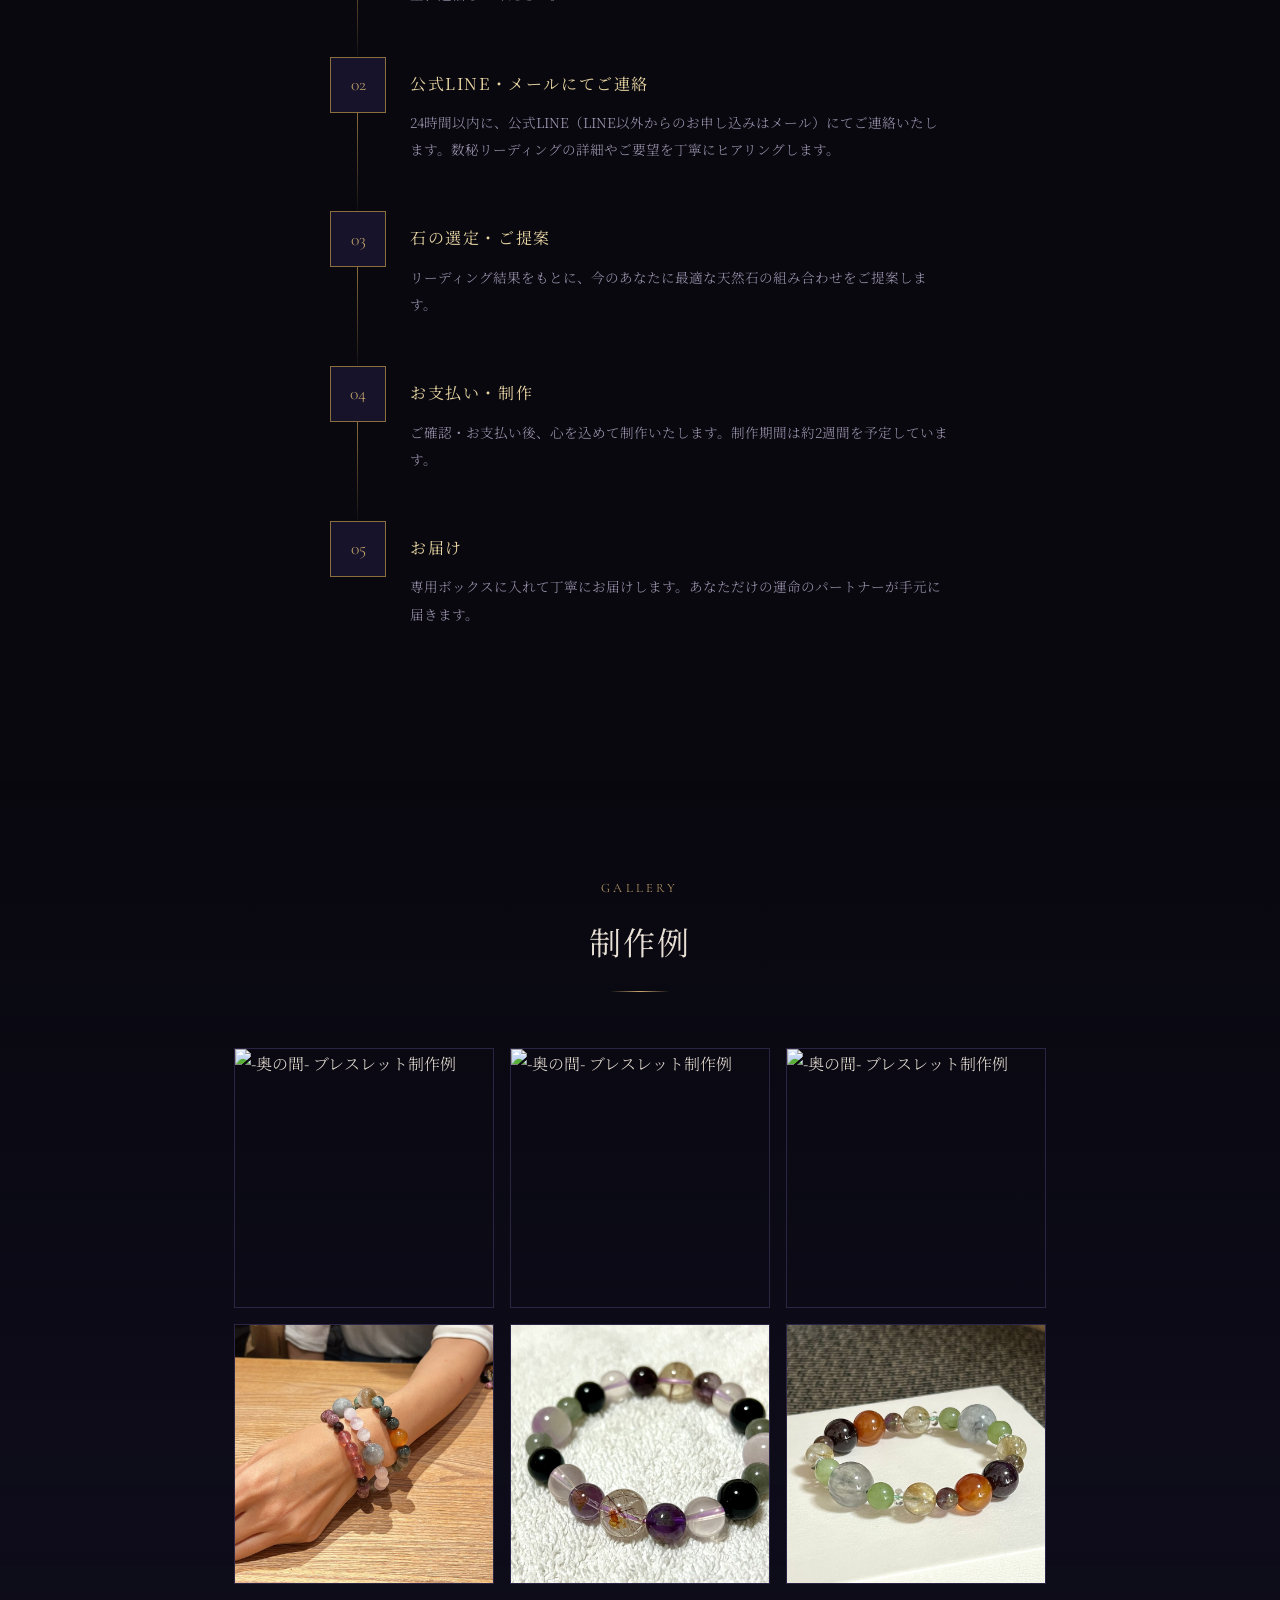
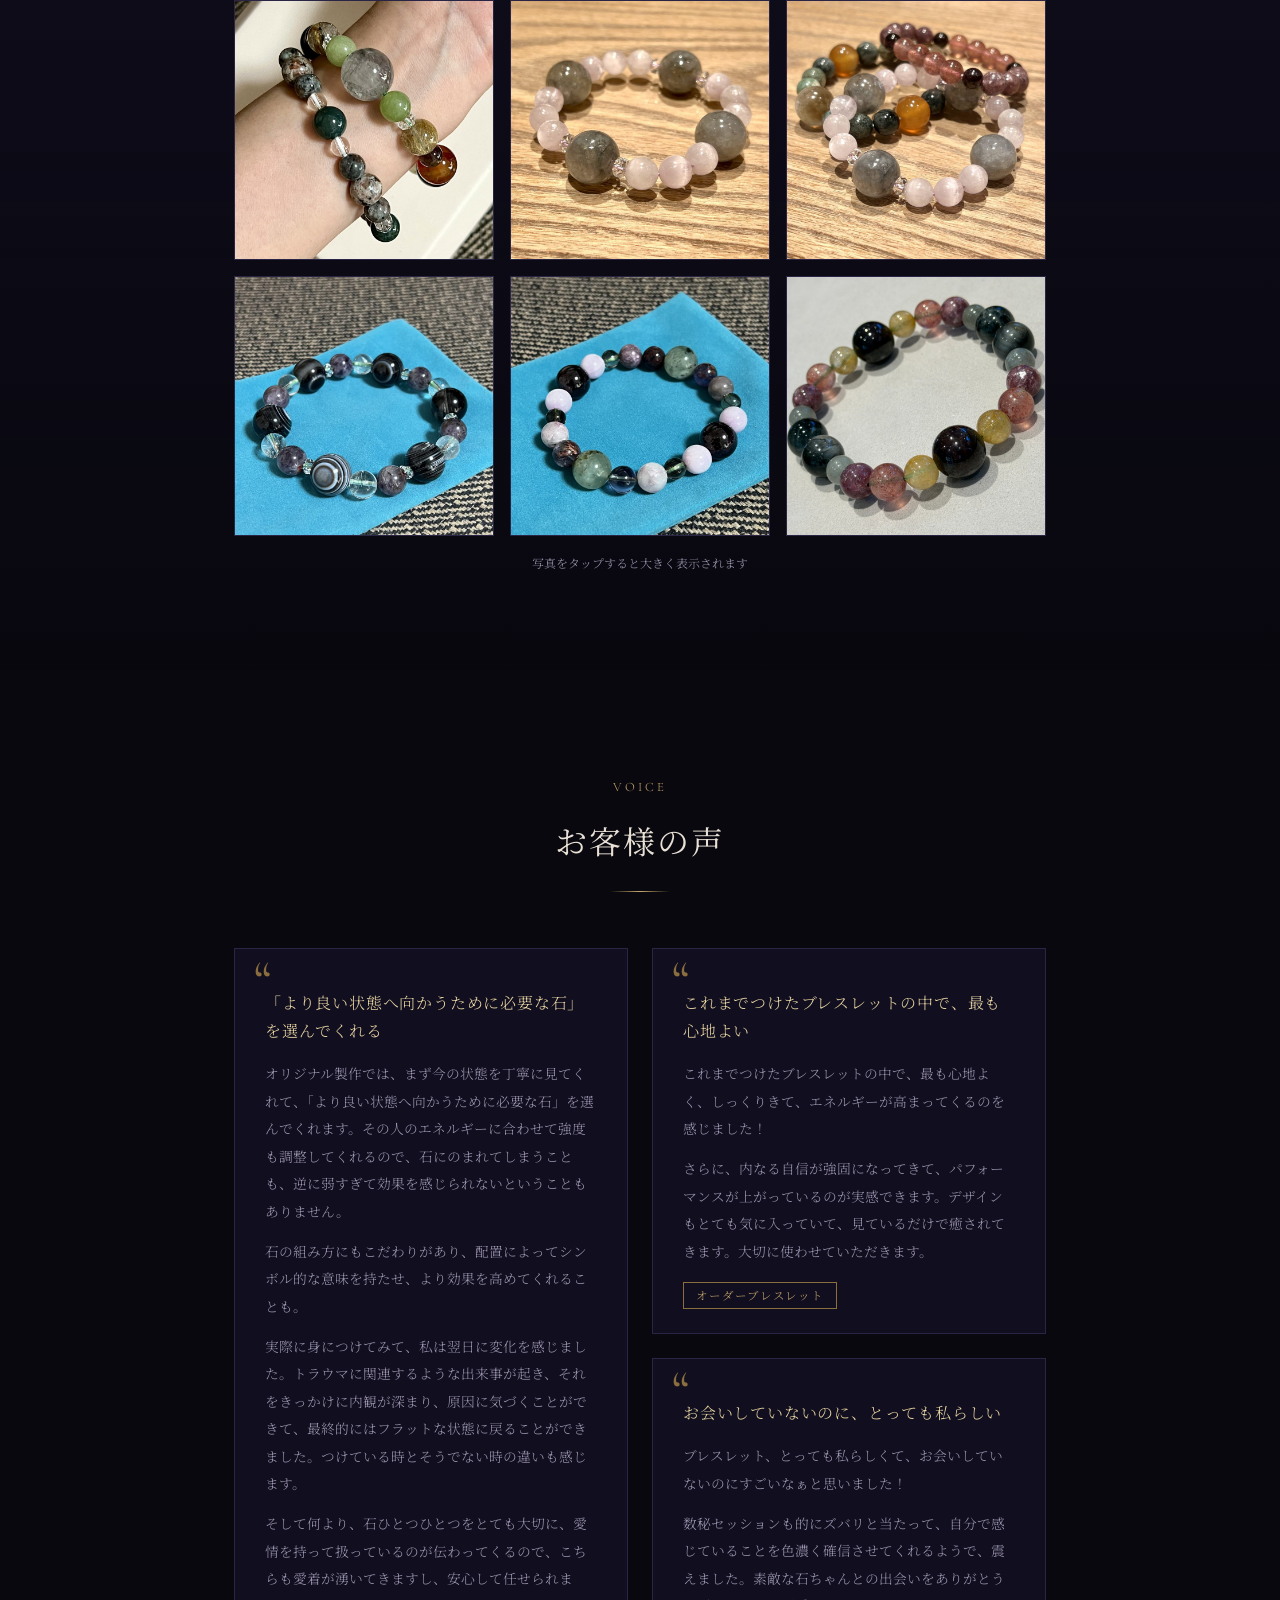
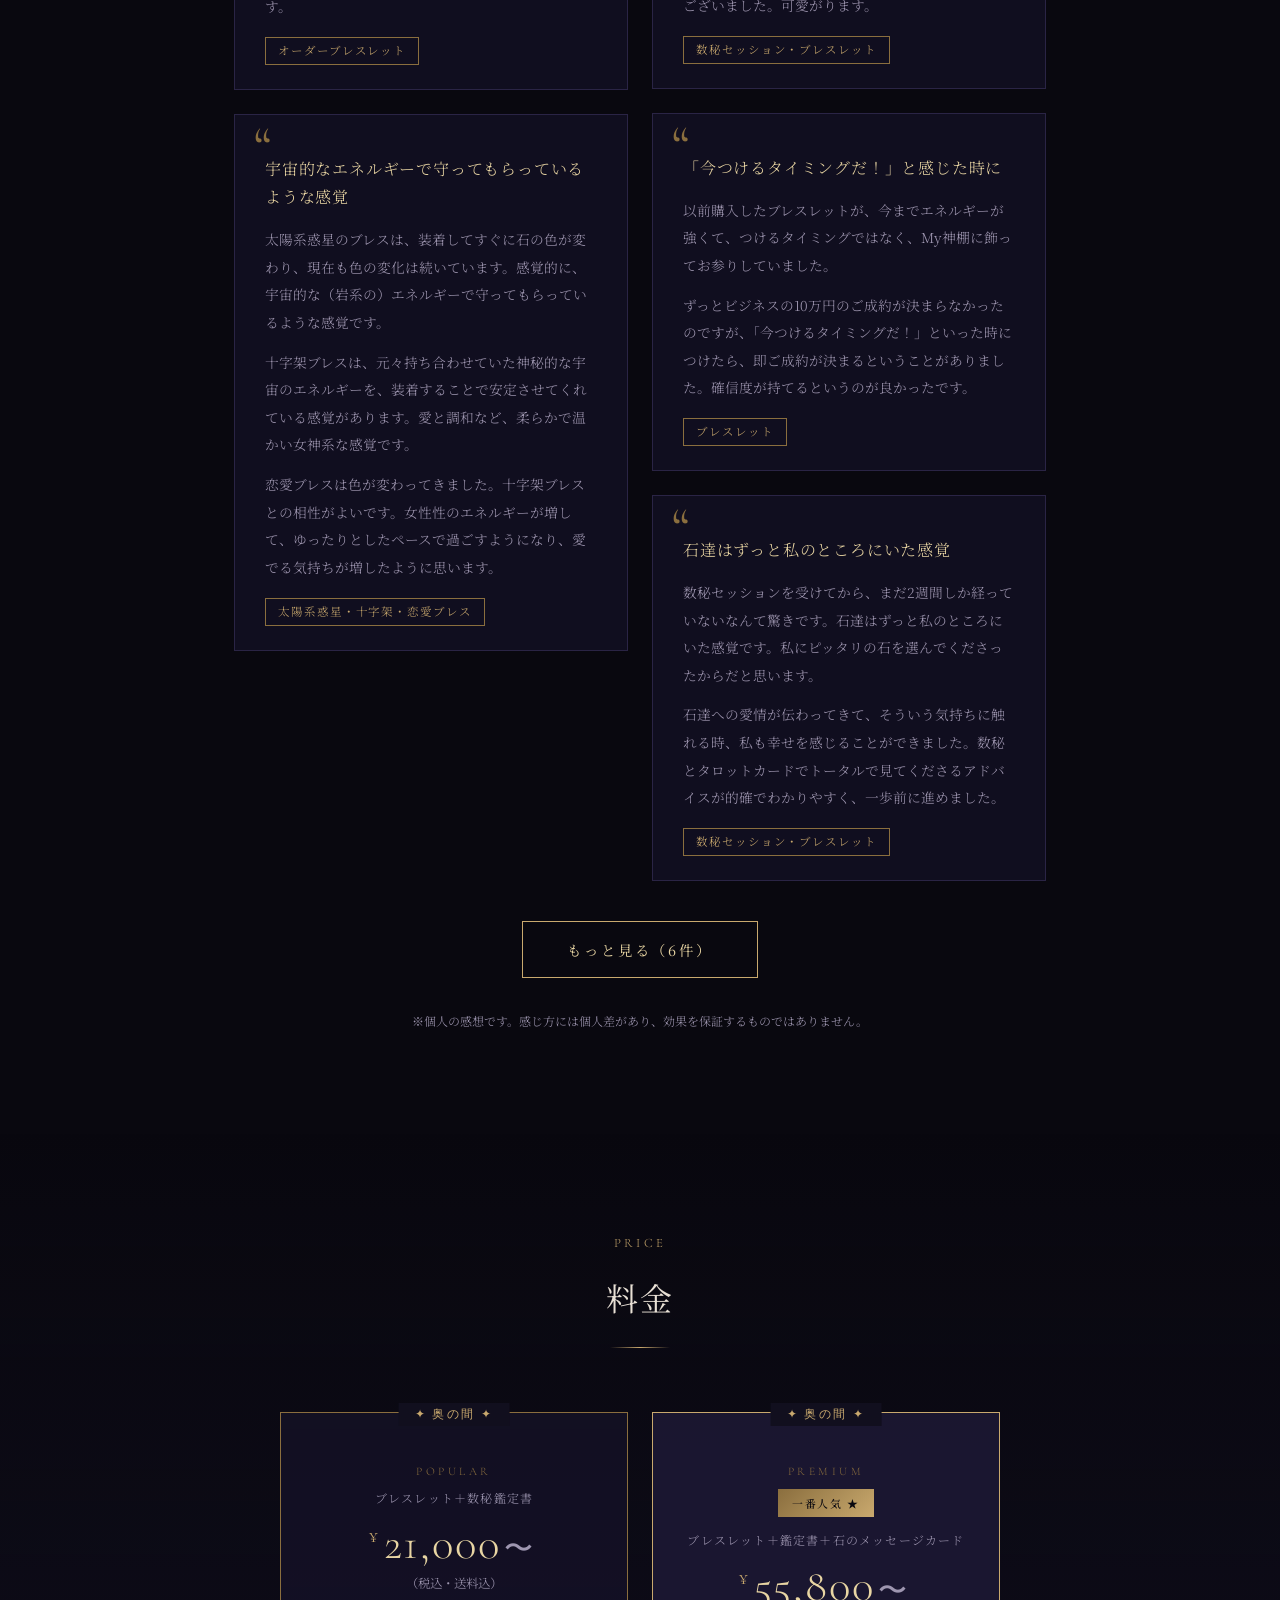
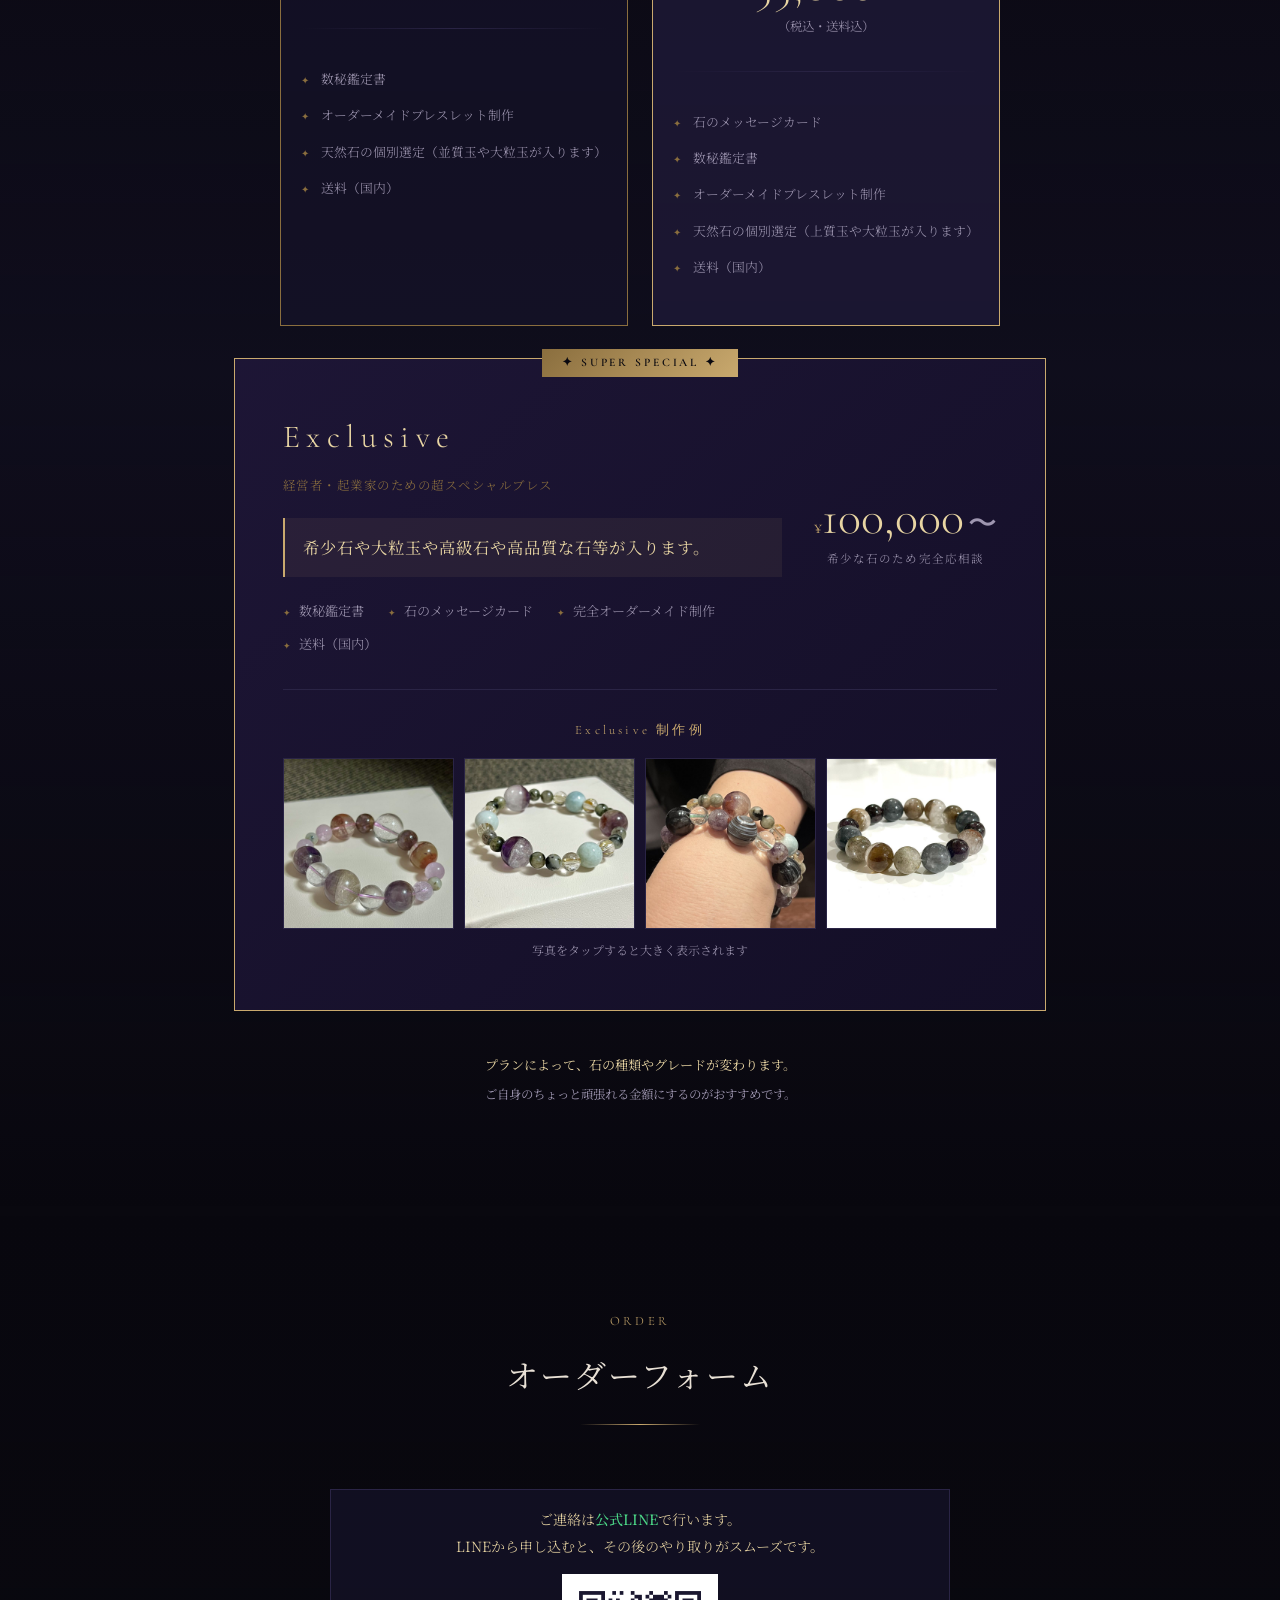
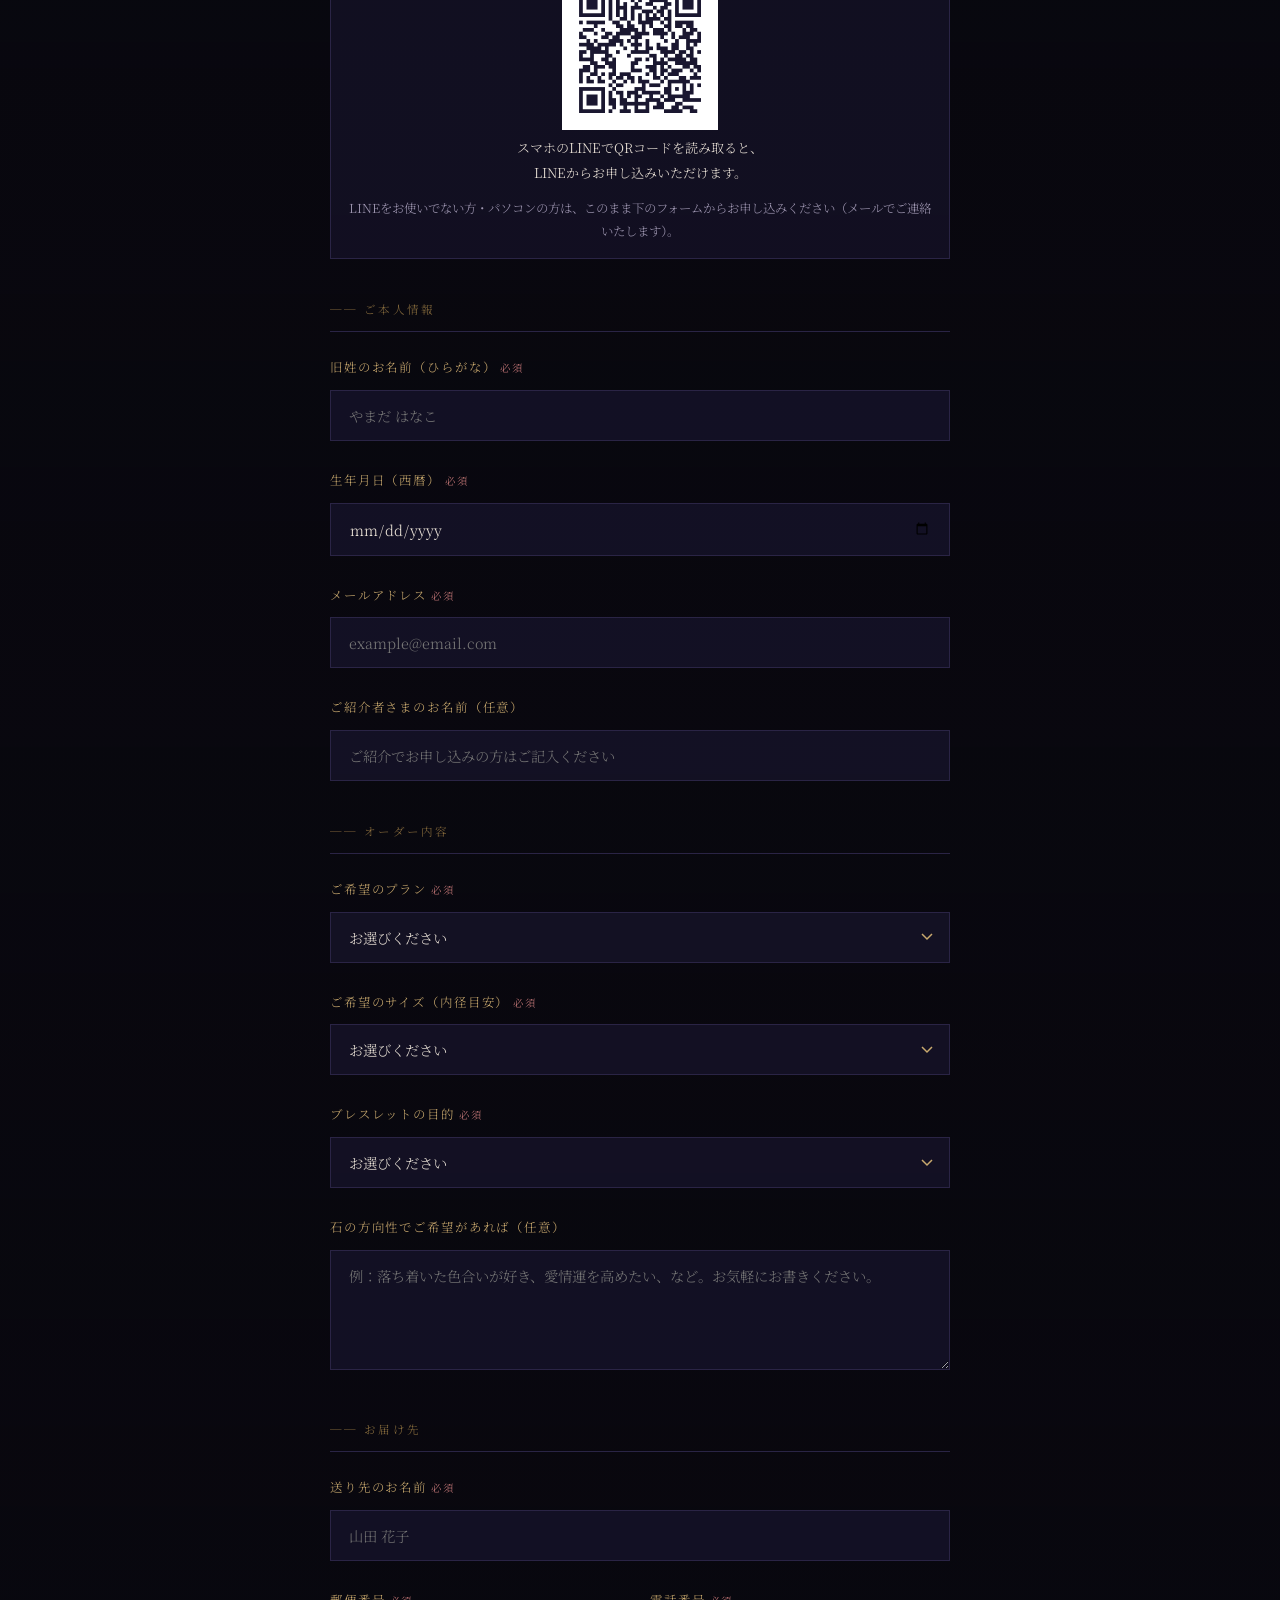
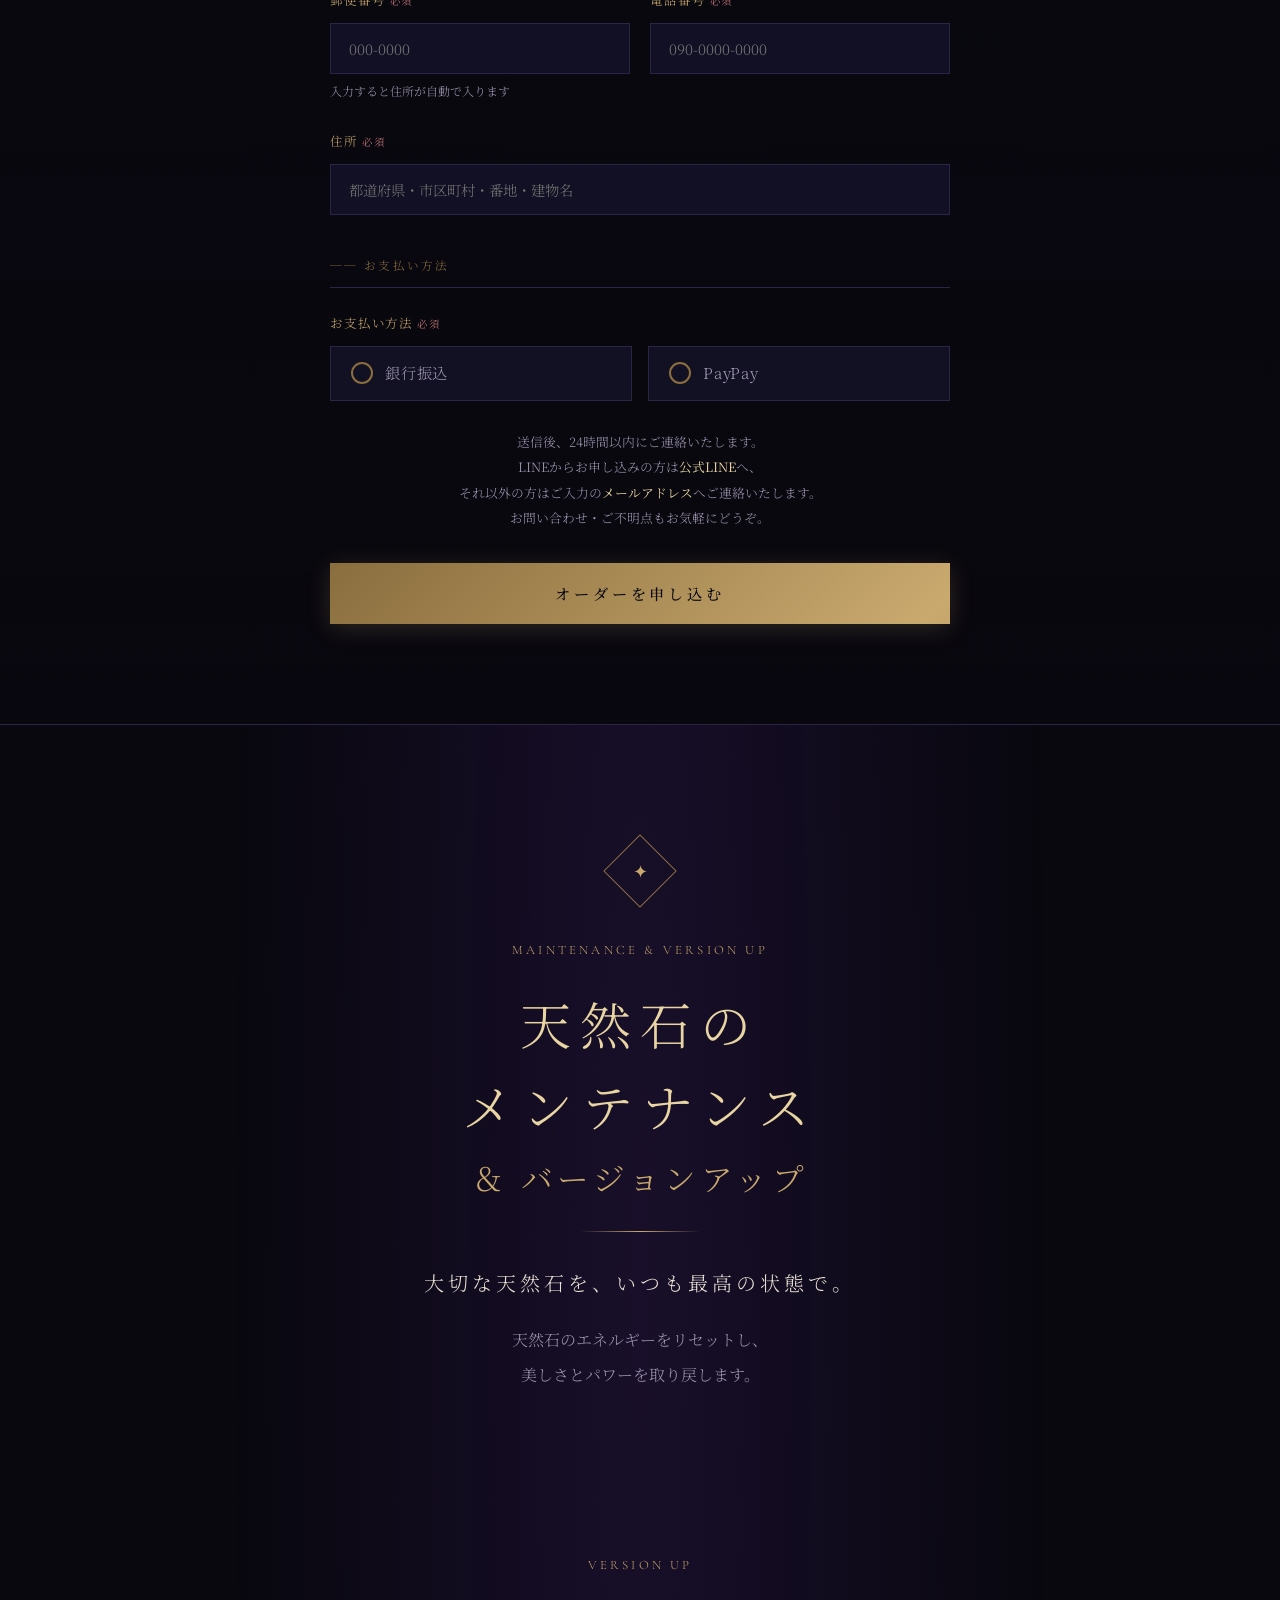
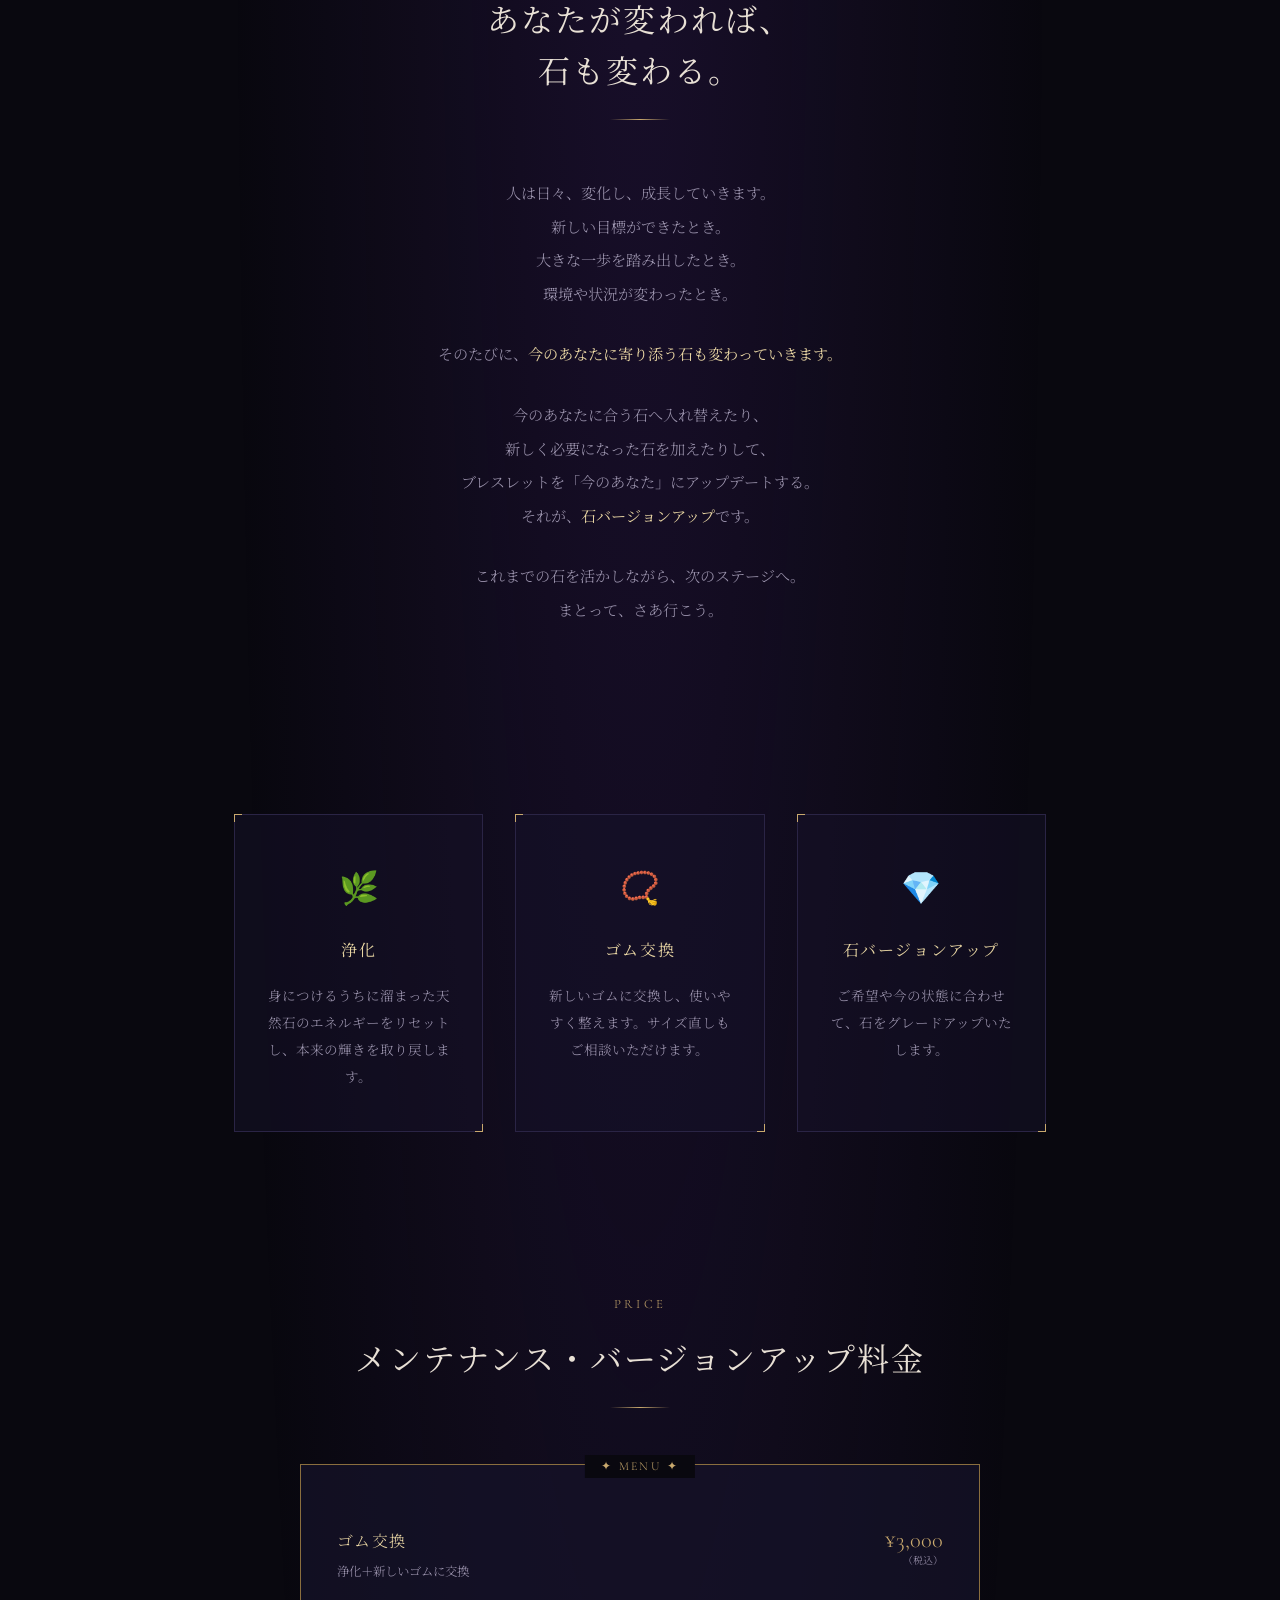
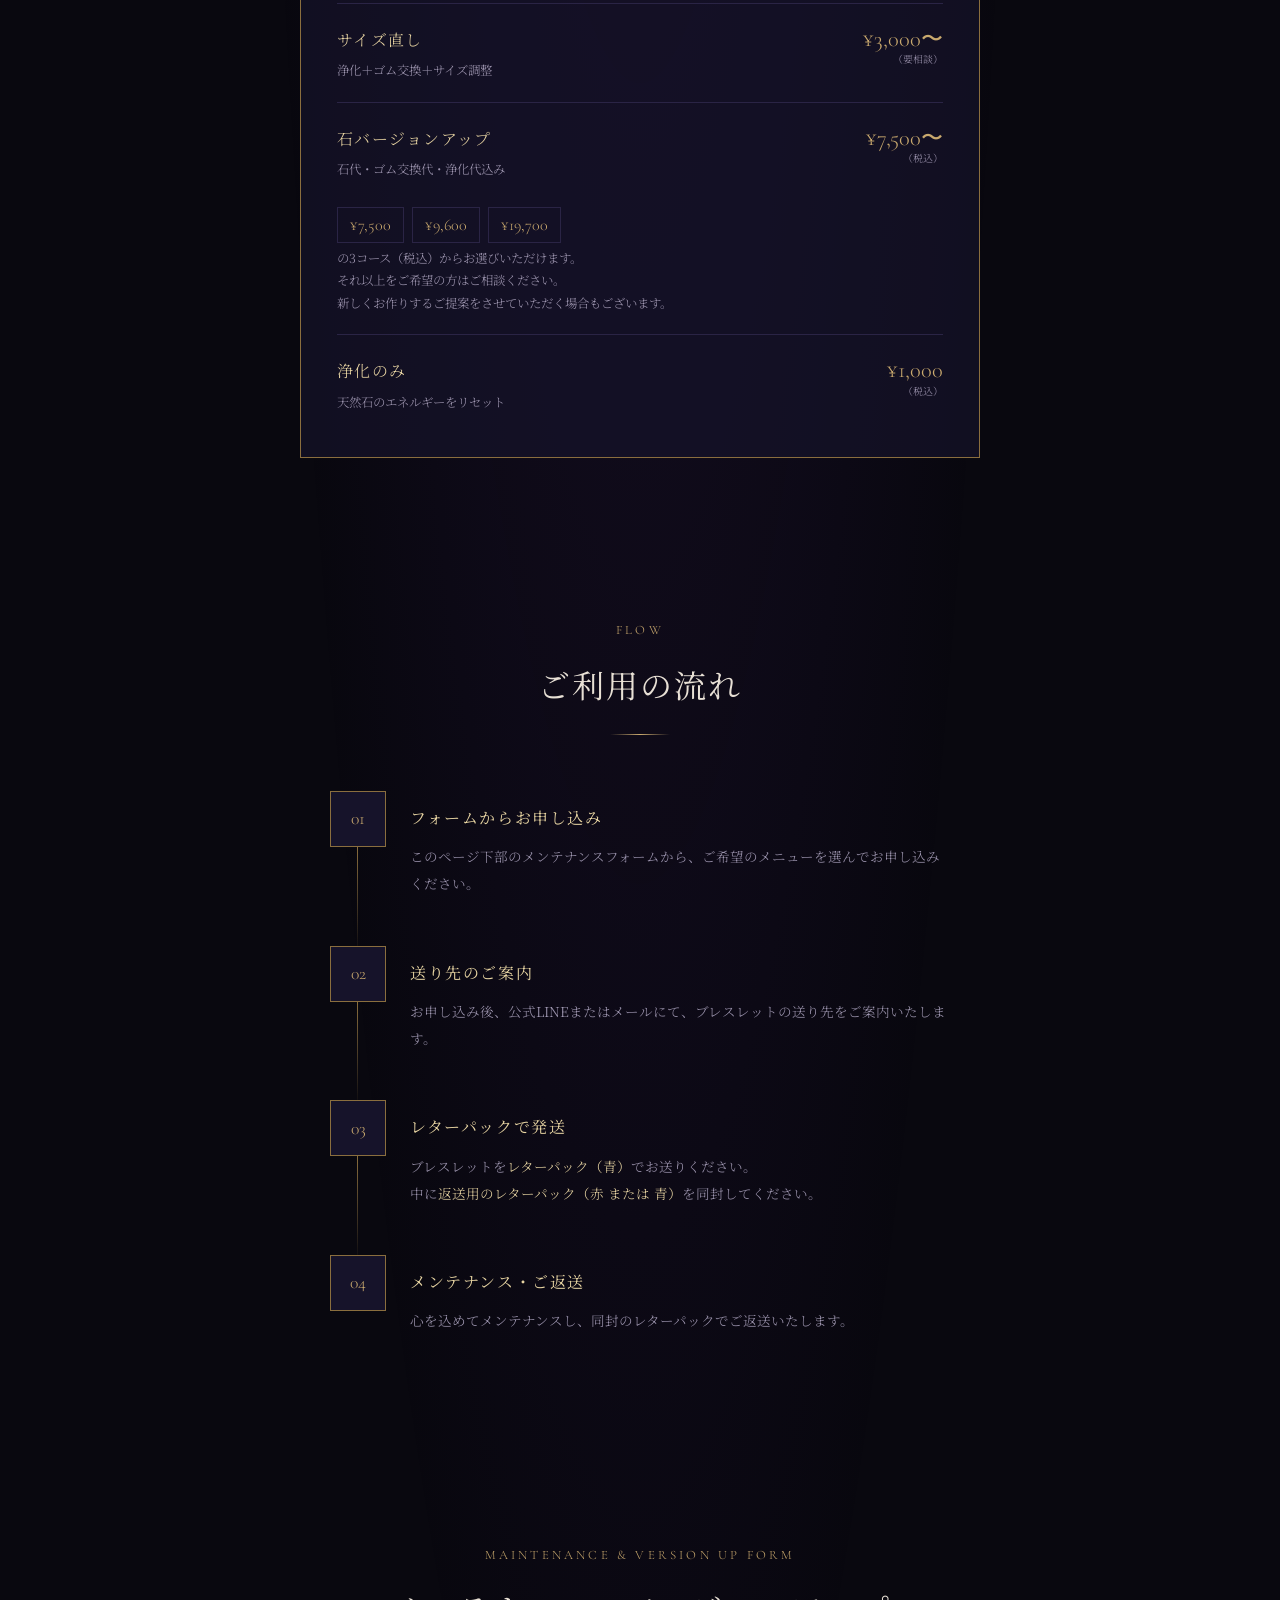
==== commit 710db968: "「お客様の声」のコーナーを追加 - LINEでいただいた感想12件をテキストにして掲載（お名前・アイコンは出さない） - 最初は6件を表示し、「もっと見る」で残りを表示 - 「個人の感想です」の注意書" ====
--- a/index.html
+++ b/index.html
@@ -431,6 +431,50 @@
     @media (max-width: 600px) {
       #gallery { padding-left: 8px; padding-right: 8px; }
       .gallery-grid { gap: 6px; }
+    }
+
+    /* ─── VOICE（お客様の声） ─────────────────── */
+    #voice { padding: 100px 24px; }
+    .voice-header { text-align: center; margin-bottom: 56px; }
+    .voice-header .section-label { margin-bottom: 16px; }
+    .voice-header .gold-line { margin-top: 24px; }
+    .voice-grid { column-count: 2; column-gap: 24px; max-width: 900px; margin: 0 auto; }
+    .voice-card {
+      break-inside: avoid; display: inline-block; width: 100%;
+      margin-bottom: 24px; padding: 34px 30px 24px;
+      border: 1px solid var(--dark-border);
+      background: rgba(22,19,42,.6);
+      position: relative;
+    }
+    .voice-card::before {
+      content: '“';
+      position: absolute; top: 4px; left: 18px;
+      font-family: 'Cormorant Garamond', serif;
+      font-size: 3.6rem; line-height: 1; color: var(--gold-dark);
+    }
+    .voice-head {
+      font-size: 1rem; line-height: 1.8; letter-spacing: .05em;
+      color: var(--gold-light); margin: 6px 0 14px;
+    }
+    .voice-body p { font-size: .86rem; line-height: 2; color: var(--text-muted); margin-bottom: .9em; }
+    .voice-tag {
+      display: inline-block; margin-top: 4px; padding: 2px 12px;
+      border: 1px solid var(--gold-dark); color: var(--gold);
+      font-size: .72rem; letter-spacing: .08em;
+    }
+    .voice-more-wrap { text-align: center; margin-top: 16px; }
+    .voice-more-btn { font-family: 'Noto Serif JP', serif; background: transparent; cursor: pointer; }
+    .voice-note { text-align: center; font-size: .75rem; color: var(--text-muted); margin-top: 32px; line-height: 1.8; }
+    @media (max-width: 700px) {
+      .voice-grid { column-count: 1; }
+    }
+    @media (max-width: 600px) {
+      #voice { padding-left: 8px; padding-right: 8px; }
+      .voice-card { padding: 30px 20px 20px; }
+      .voice-head { font-size: 1.05rem; }
+      .voice-body p { font-size: .95rem; }
+      .voice-tag { font-size: .8rem; }
+      .voice-note { font-size: .82rem; }
     }
 
     /* ─── PRICE ───────────────────────────────── */
@@ -1272,6 +1316,121 @@
       </div>
     </div>
     <p class="gallery-hint">写真をタップすると大きく表示されます</p>
+  </div>
+</section>
+
+<!-- ─── VOICE（お客様の声） ─── -->
+<section id="voice">
+  <div class="container">
+    <div class="voice-header fade-in">
+      <p class="section-label">Voice</p>
+      <h2 class="section-title">お客様の声</h2>
+      <span class="gold-line"></span>
+    </div>
+    <div class="voice-grid">
+      <article class="voice-card fade-in">
+        <p class="voice-head">「より良い状態へ向かうために必要な石」を選んでくれる</p>
+        <div class="voice-body">
+          <p>オリジナル製作では、まず今の状態を丁寧に見てくれて、「より良い状態へ向かうために必要な石」を選んでくれます。その人のエネルギーに合わせて強度も調整してくれるので、石にのまれてしまうことも、逆に弱すぎて効果を感じられないということもありません。</p>
+          <p>石の組み方にもこだわりがあり、配置によってシンボル的な意味を持たせ、より効果を高めてくれることも。</p>
+          <p>実際に身につけてみて、私は翌日に変化を感じました。トラウマに関連するような出来事が起き、それをきっかけに内観が深まり、原因に気づくことができて、最終的にはフラットな状態に戻ることができました。つけている時とそうでない時の違いも感じます。</p>
+          <p>そして何より、石ひとつひとつをとても大切に、愛情を持って扱っているのが伝わってくるので、こちらも愛着が湧いてきますし、安心して任せられます。</p>
+        </div>
+        <p class="voice-tag">オーダーブレスレット</p>
+      </article>
+      <article class="voice-card fade-in">
+        <p class="voice-head">宇宙的なエネルギーで守ってもらっているような感覚</p>
+        <div class="voice-body">
+          <p>太陽系惑星のブレスは、装着してすぐに石の色が変わり、現在も色の変化は続いています。感覚的に、宇宙的な（岩系の）エネルギーで守ってもらっているような感覚です。</p>
+          <p>十字架ブレスは、元々持ち合わせていた神秘的な宇宙のエネルギーを、装着することで安定させてくれている感覚があります。愛と調和など、柔らかで温かい女神系な感覚です。</p>
+          <p>恋愛ブレスは色が変わってきました。十字架ブレスとの相性がよいです。女性性のエネルギーが増して、ゆったりとしたペースで過ごすようになり、愛でる気持ちが増したように思います。</p>
+        </div>
+        <p class="voice-tag">太陽系惑星・十字架・恋愛ブレス</p>
+      </article>
+      <article class="voice-card fade-in">
+        <p class="voice-head">これまでつけたブレスレットの中で、最も心地よい</p>
+        <div class="voice-body">
+          <p>これまでつけたブレスレットの中で、最も心地よく、しっくりきて、エネルギーが高まってくるのを感じました！</p>
+          <p>さらに、内なる自信が強固になってきて、パフォーマンスが上がっているのが実感できます。デザインもとても気に入っていて、見ているだけで癒されてきます。大切に使わせていただきます。</p>
+        </div>
+        <p class="voice-tag">オーダーブレスレット</p>
+      </article>
+      <article class="voice-card fade-in">
+        <p class="voice-head">お会いしていないのに、とっても私らしい</p>
+        <div class="voice-body">
+          <p>ブレスレット、とっても私らしくて、お会いしていないのにすごいなぁと思いました！</p>
+          <p>数秘セッションも的にズバリと当たって、自分で感じていることを色濃く確信させてくれるようで、震えました。素敵な石ちゃんとの出会いをありがとうございました。可愛がります。</p>
+        </div>
+        <p class="voice-tag">数秘セッション・ブレスレット</p>
+      </article>
+      <article class="voice-card fade-in">
+        <p class="voice-head">「今つけるタイミングだ！」と感じた時に</p>
+        <div class="voice-body">
+          <p>以前購入したブレスレットが、今までエネルギーが強くて、つけるタイミングではなく、My神棚に飾ってお参りしていました。</p>
+          <p>ずっとビジネスの10万円のご成約が決まらなかったのですが、「今つけるタイミングだ！」といった時につけたら、即ご成約が決まるということがありました。確信度が持てるというのが良かったです。</p>
+        </div>
+        <p class="voice-tag">ブレスレット</p>
+      </article>
+      <article class="voice-card fade-in">
+        <p class="voice-head">石達はずっと私のところにいた感覚</p>
+        <div class="voice-body">
+          <p>数秘セッションを受けてから、まだ2週間しか経っていないなんて驚きです。石達はずっと私のところにいた感覚です。私にピッタリの石を選んでくださったからだと思います。</p>
+          <p>石達への愛情が伝わってきて、そういう気持ちに触れる時、私も幸せを感じることができました。数秘とタロットカードでトータルで見てくださるアドバイスが的確でわかりやすく、一歩前に進めました。</p>
+        </div>
+        <p class="voice-tag">数秘セッション・ブレスレット</p>
+      </article>
+      <article class="voice-card fade-in voice-more is-hidden">
+        <p class="voice-head">金運ブレスが家に来てから3日後に</p>
+        <div class="voice-body">
+          <p>金運ブレスが家に来てから3日後の今日、1万円の臨時収入がありました。ずっと放置していた叔母の遺品を、このタイミングで売ったら3万円になったので、家族で山分けに。</p>
+          <p>効果すごすぎませんか？どんな魔法を使ったんですか（笑）</p>
+        </div>
+        <p class="voice-tag">金運ブレスレット</p>
+      </article>
+      <article class="voice-card fade-in voice-more is-hidden">
+        <p class="voice-head">心の拠り所になっています</p>
+        <div class="voice-body">
+          <p>1月末に、エアバッグが開くほどの車の事故にあいました。禊ぎ塩をいただいてから、車のグローブボックスとトランクに入れていたのもあるせいか、持ち歩きの石さんたちが守ってくれたのか。診断は打ち身で済み、翌日から出勤できています。なにかに守られたのは確かな気がします。</p>
+          <p>心の拠り所になっています！あとは、変な人からのコンタクトがなくなりました（笑）それも石の効果なのかも！</p>
+        </div>
+        <p class="voice-tag">ブレスレット・お守りの石</p>
+      </article>
+      <article class="voice-card fade-in voice-more is-hidden">
+        <p class="voice-head">本当にかわいくて大のお気に入り</p>
+        <div class="voice-body">
+          <p>オーダーメイドのパワーストーンブレス、本当にかわいくて大のお気に入り！選ぶのを助けてもらったサクラアゲートたちも、毎晩一緒に寝てサポートしてくれています。</p>
+          <p>豊富な知識と才能に、助けられたり、背中を押してもらったり。いつもありがとう。</p>
+        </div>
+        <p class="voice-tag">オーダーブレスレット</p>
+      </article>
+      <article class="voice-card fade-in voice-more is-hidden">
+        <p class="voice-head">石とその人に対する愛情が伝わってくる</p>
+        <div class="voice-body">
+          <p>石の話を始めたら、めちゃくちゃエナジーが出てきてびっくりしました！みんながそれぞれ選んでもらった石たちを次々出してきて、その顔がみんなうれしそうで。</p>
+          <p>石とその人に対するエネルギーが伝わって、みんなうれしくなっちゃうんだろうなと思いました。みんなのブレスレットを浄化している時も、すごく愛情を感じました。</p>
+        </div>
+        <p class="voice-tag">ブレスレット・浄化</p>
+      </article>
+      <article class="voice-card fade-in voice-more is-hidden">
+        <p class="voice-head">石への愛や知識の深さにびっくり</p>
+        <div class="voice-body">
+          <p>ツアーで生まれて初めてタロットをひいてもらいました。ツアー中も細やかな女性的配慮と、仕切りの男前感！多才で驚きました。</p>
+          <p>今回作ってもらったブレスレットからも、石への愛や知識の深さにびっくりしています。これから、沢山の人に幸せを運ぶのだなぁと感じます。</p>
+        </div>
+        <p class="voice-tag">タロット・ブレスレット</p>
+      </article>
+      <article class="voice-card fade-in voice-more is-hidden">
+        <p class="voice-head">出会えて本当によかった</p>
+        <div class="voice-body">
+          <p>ブレスレットを作ってもらって、数秘も見てもらって、すごくご縁に感謝です。出会えて本当によかった！</p>
+        </div>
+        <p class="voice-tag">数秘セッション・ブレスレット</p>
+      </article>
+    </div>
+    <div class="voice-more-wrap">
+      <button type="button" class="btn-outline voice-more-btn" id="voiceMoreBtn">もっと見る（6件）</button>
+    </div>
+    <p class="voice-note">※個人の感想です。感じ方には個人差があり、効果を保証するものではありません。</p>
   </div>
 </section>
 
@@ -2109,6 +2268,16 @@
 
   document.querySelectorAll('.fade-in').forEach(el => observer.observe(el));
 
+  // ── お客様の声：もっと見る ──
+  const voiceMoreBtn = document.getElementById('voiceMoreBtn');
+  voiceMoreBtn.addEventListener('click', () => {
+    document.querySelectorAll('.voice-more').forEach(el => {
+      el.classList.remove('is-hidden');
+      el.classList.add('visible');
+    });
+    voiceMoreBtn.parentElement.remove();
+  });
+
   // ── 制作例の写真（ギャラリー・Exclusive）をタップで拡大 ──
   const lightbox = document.getElementById('lightbox');
   const lightboxImg = lightbox.querySelector('img');
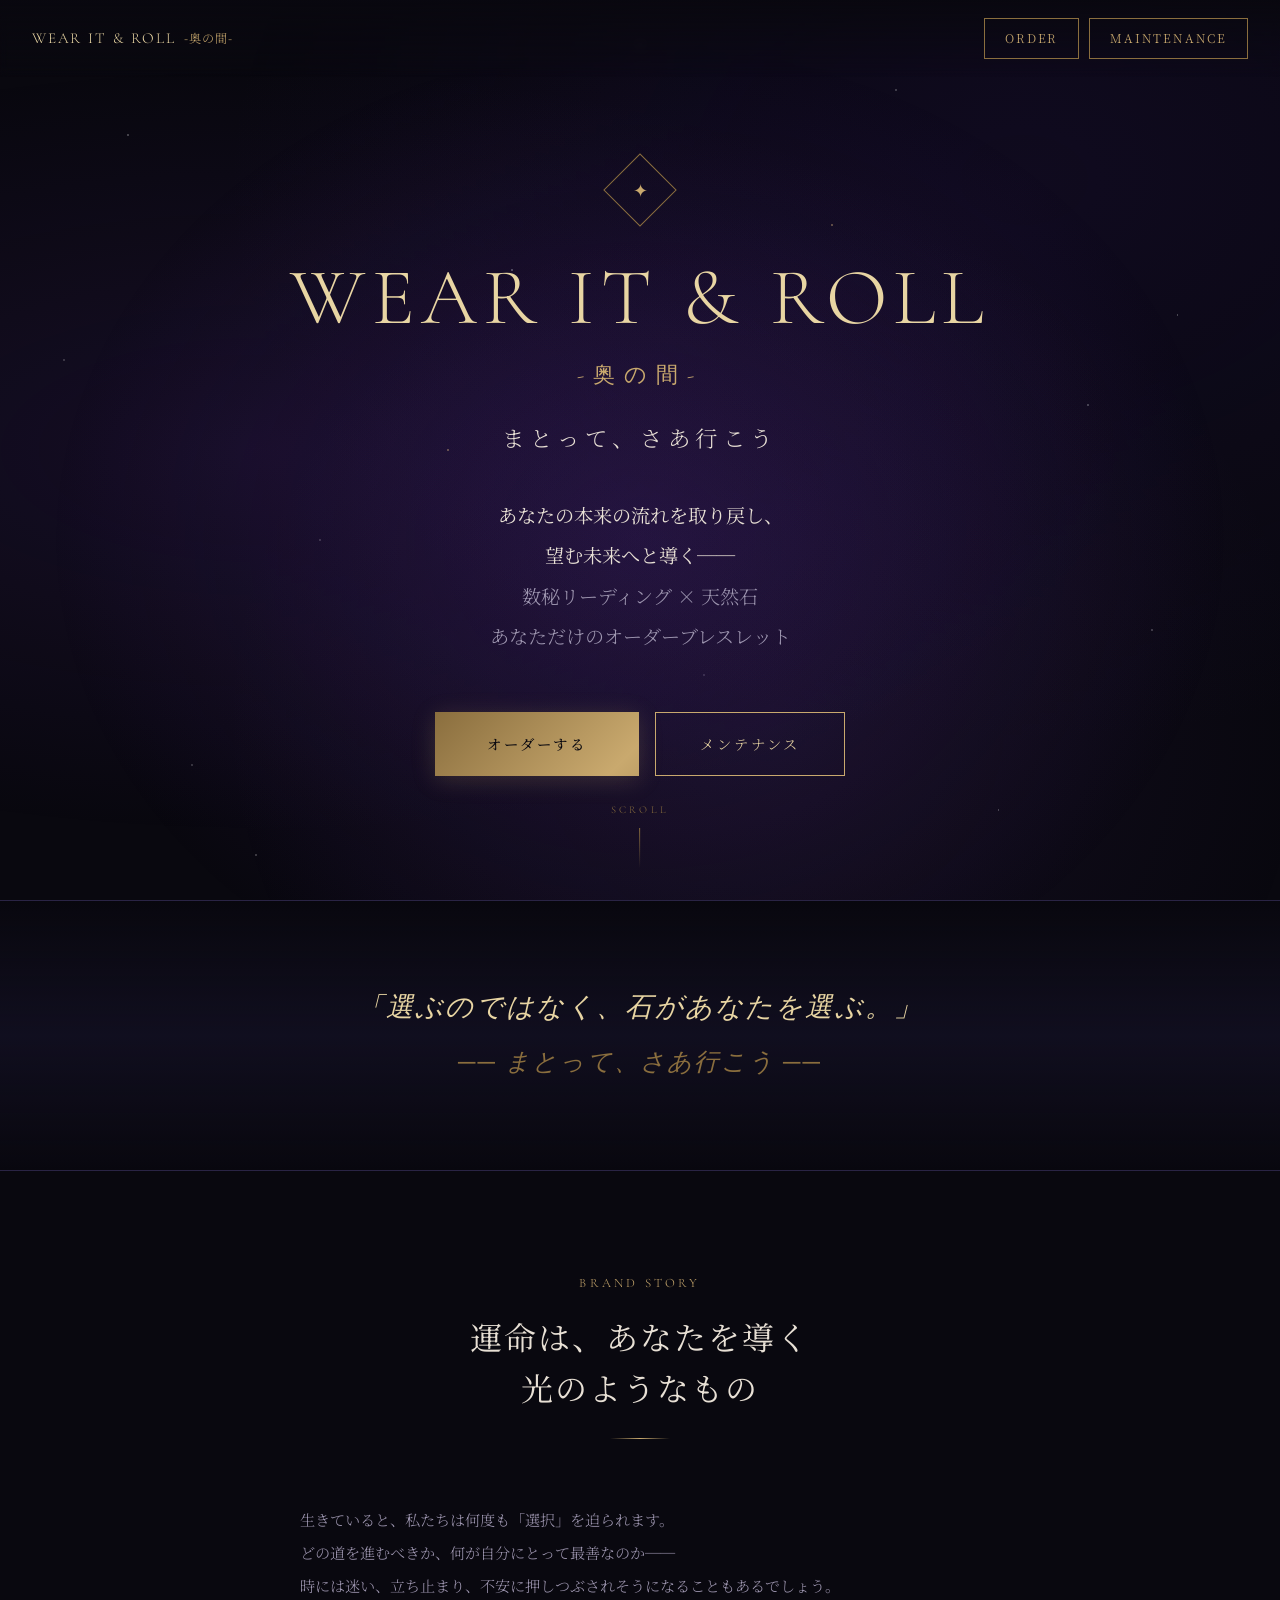
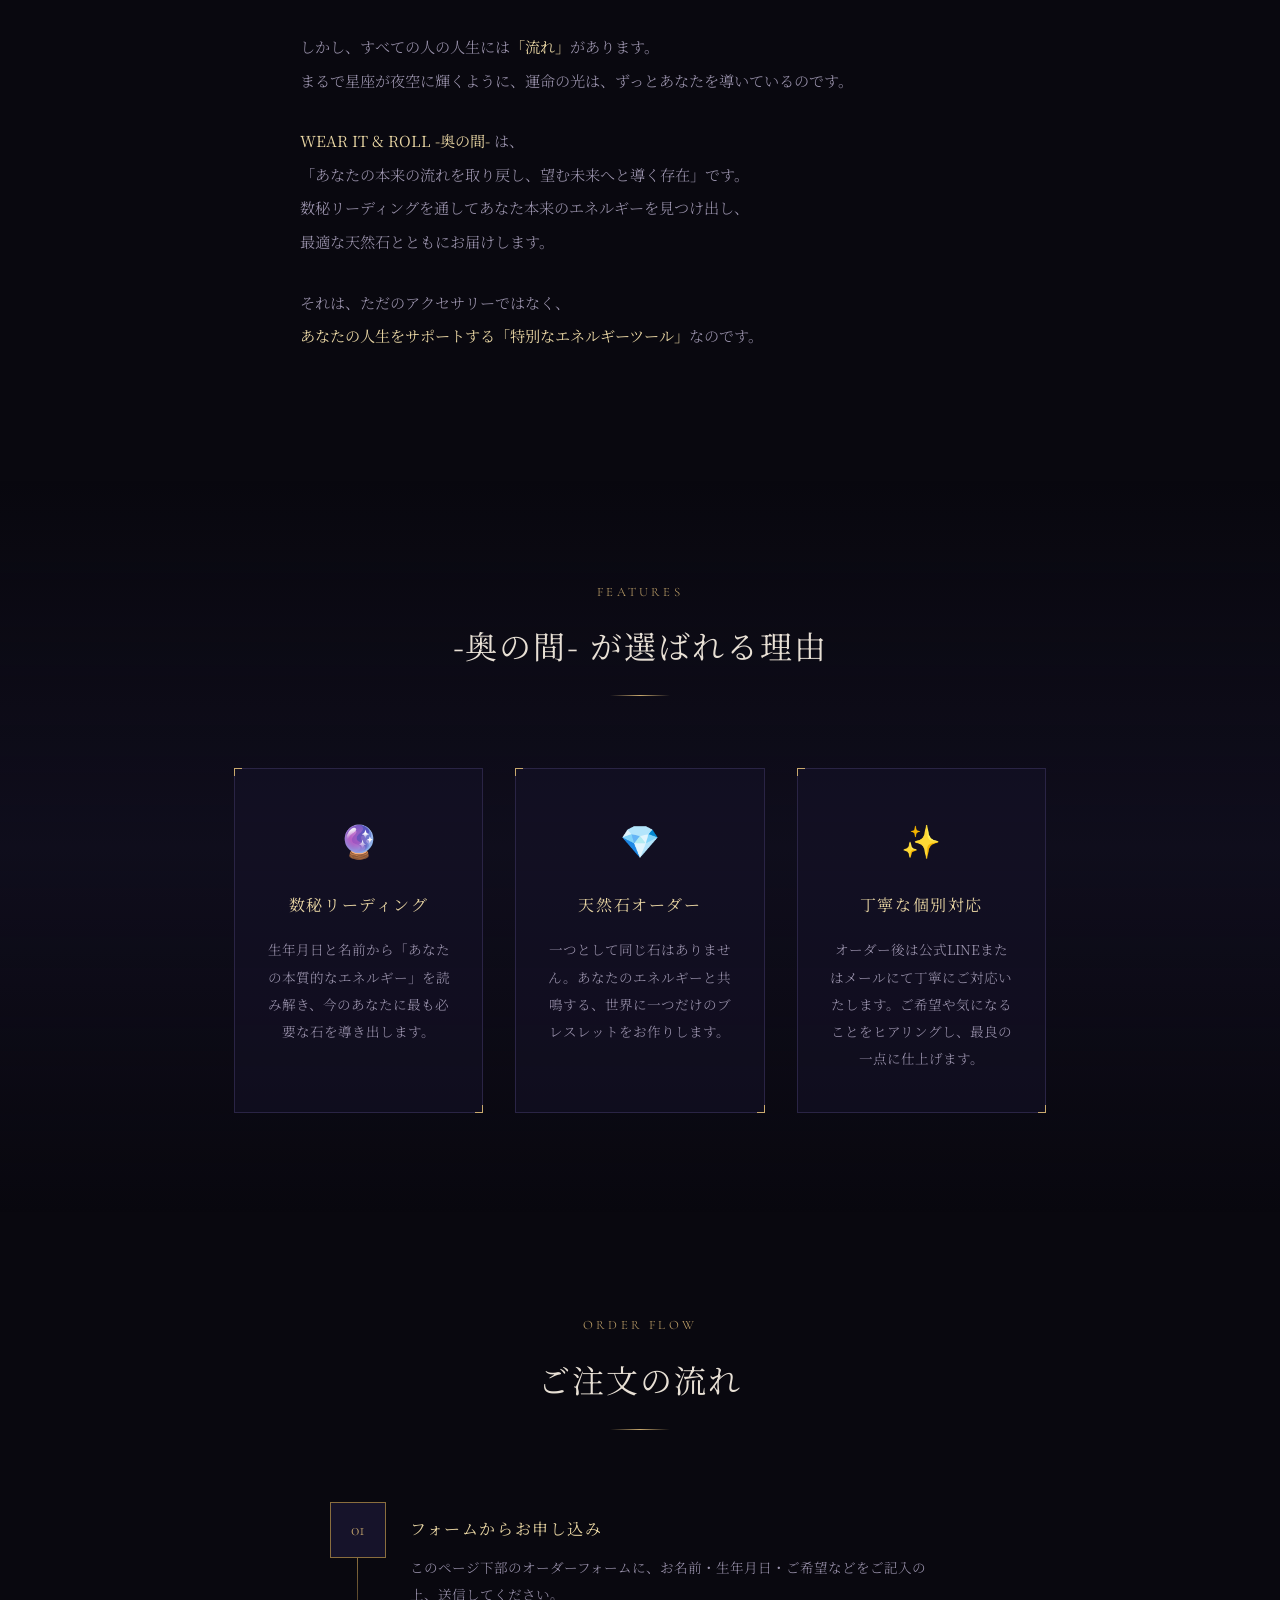
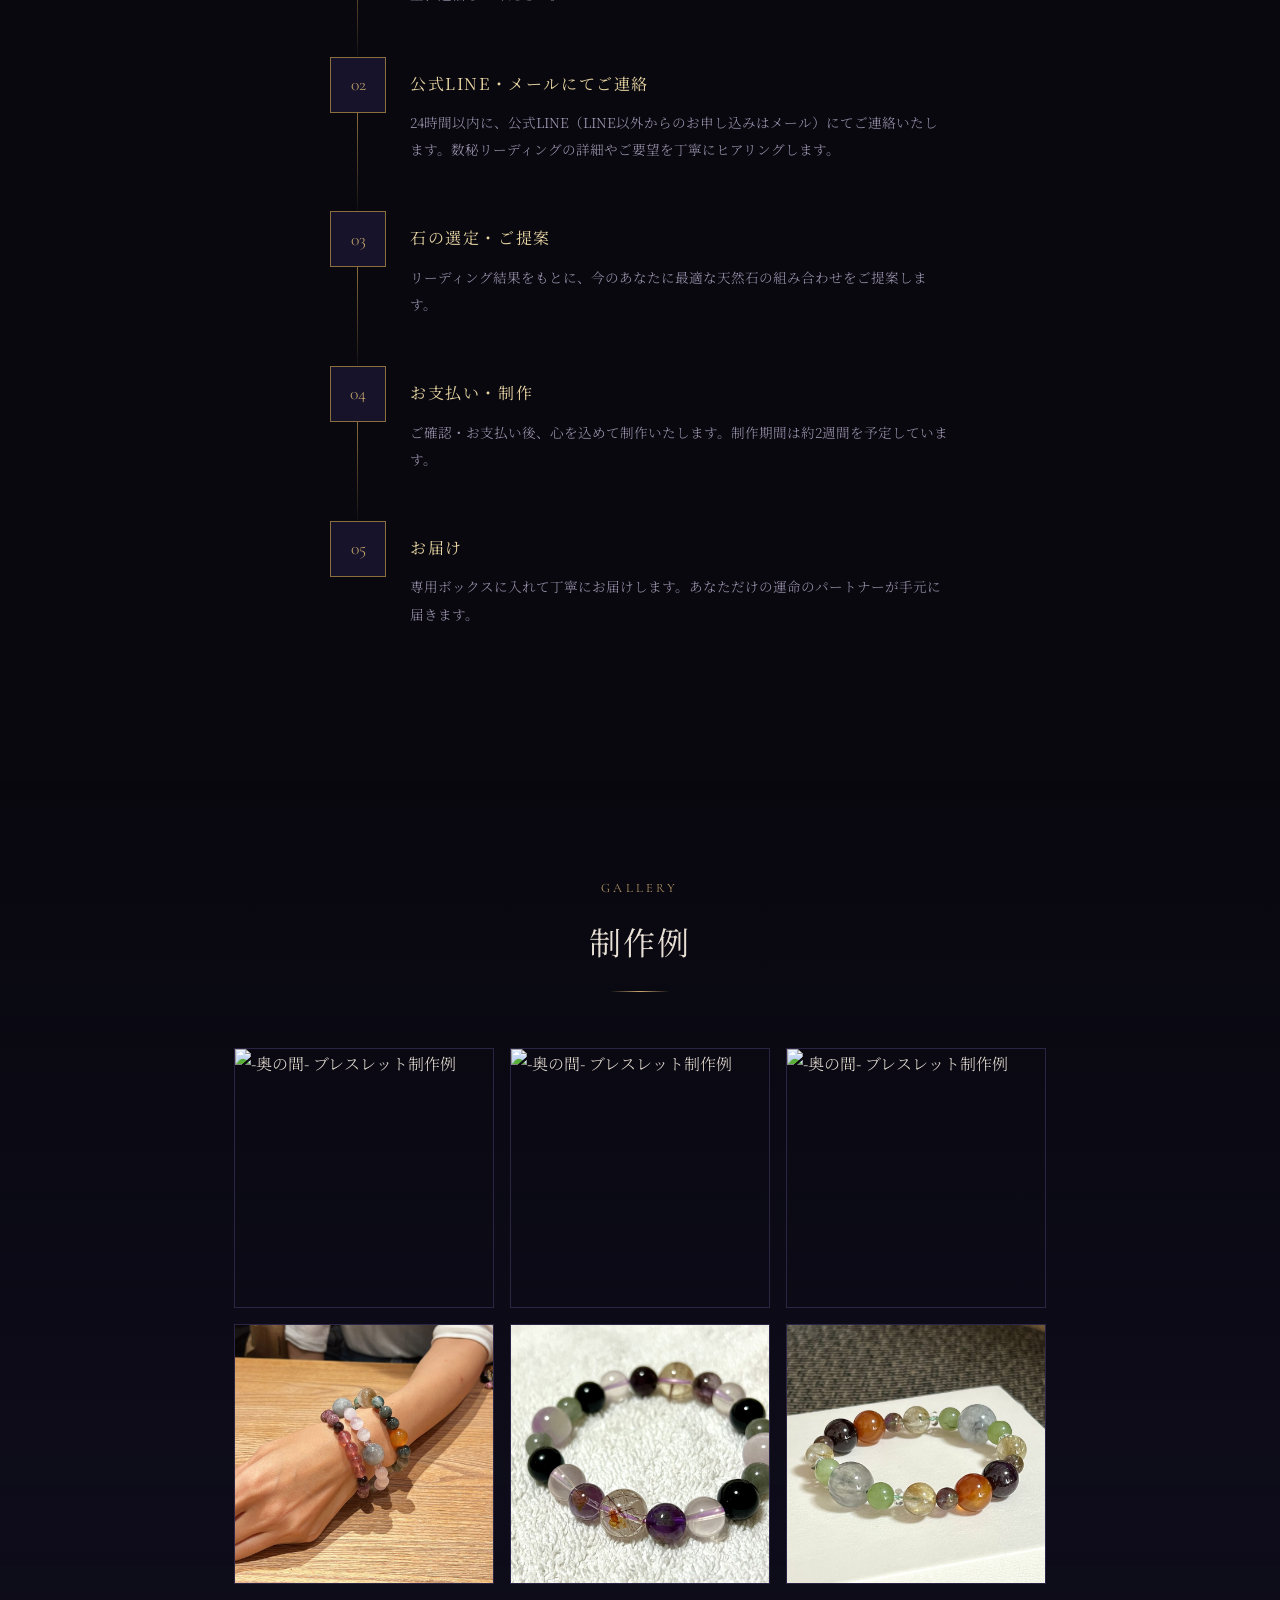
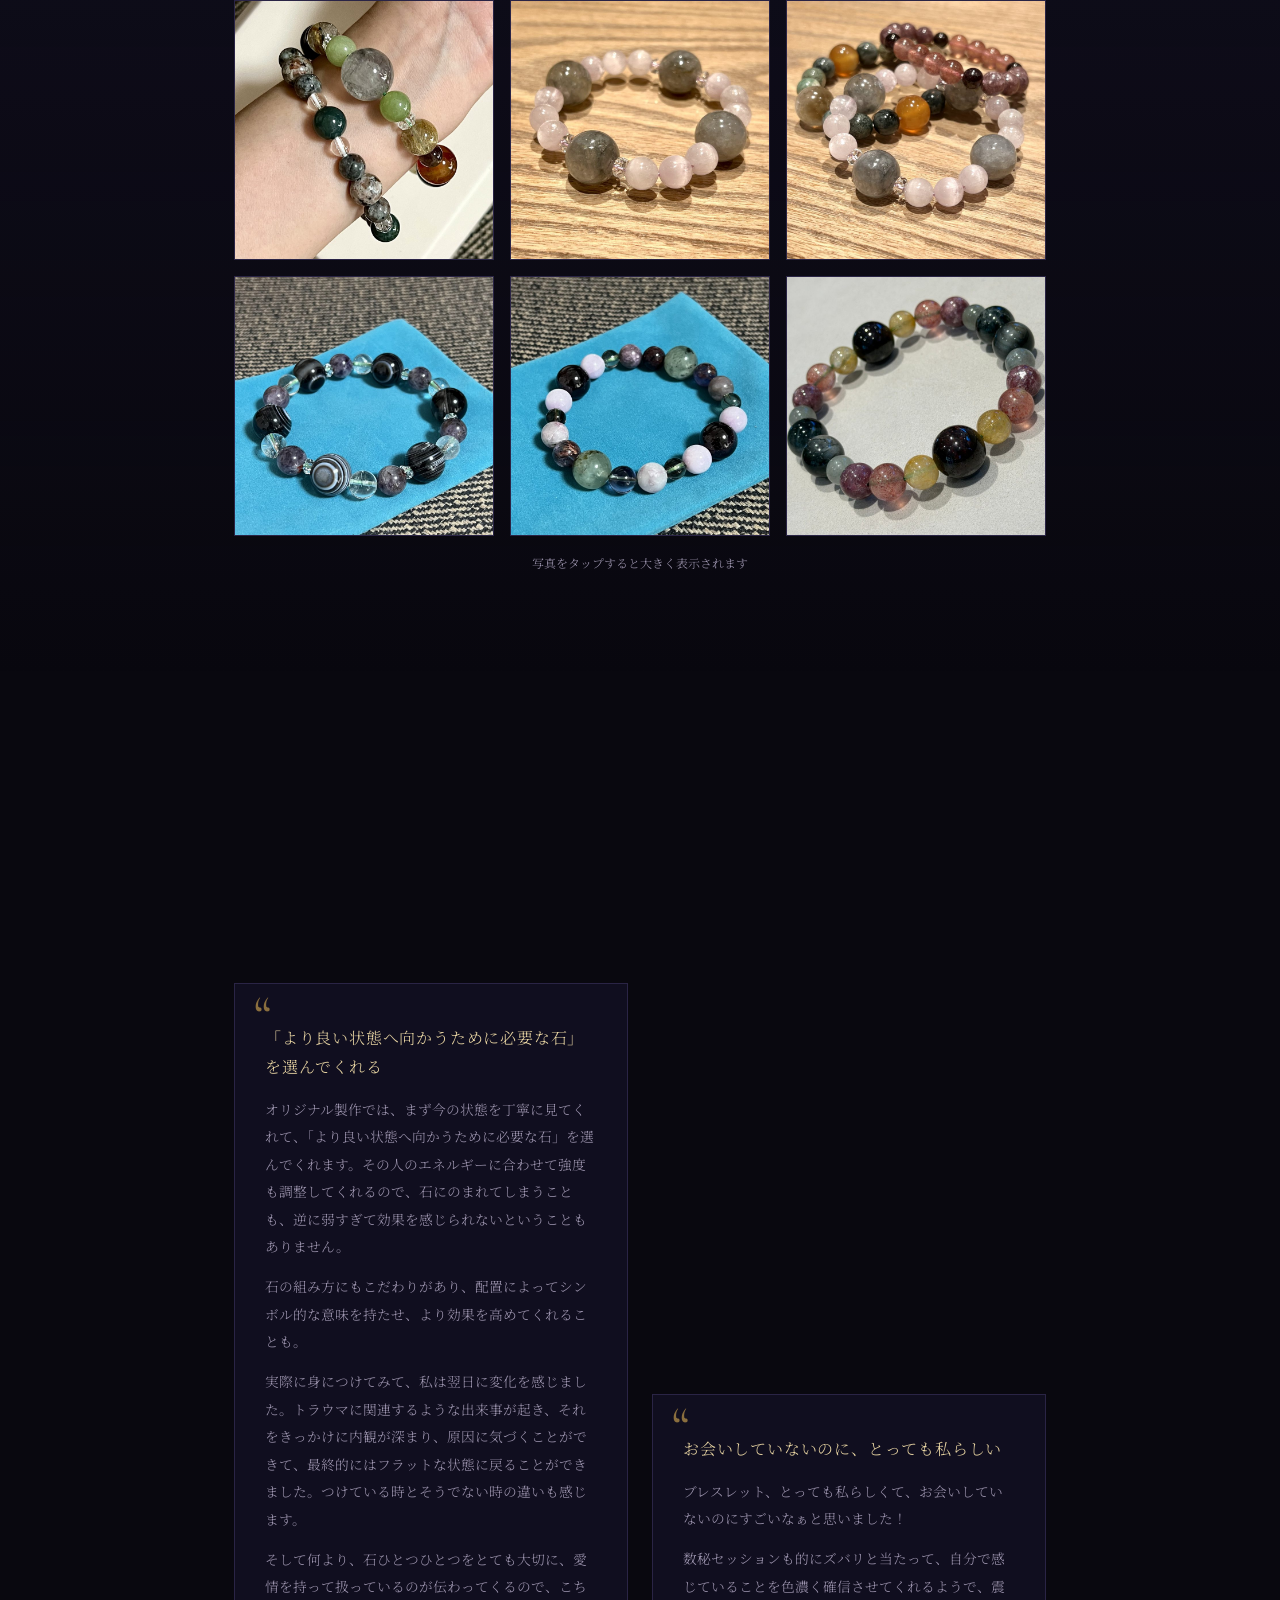
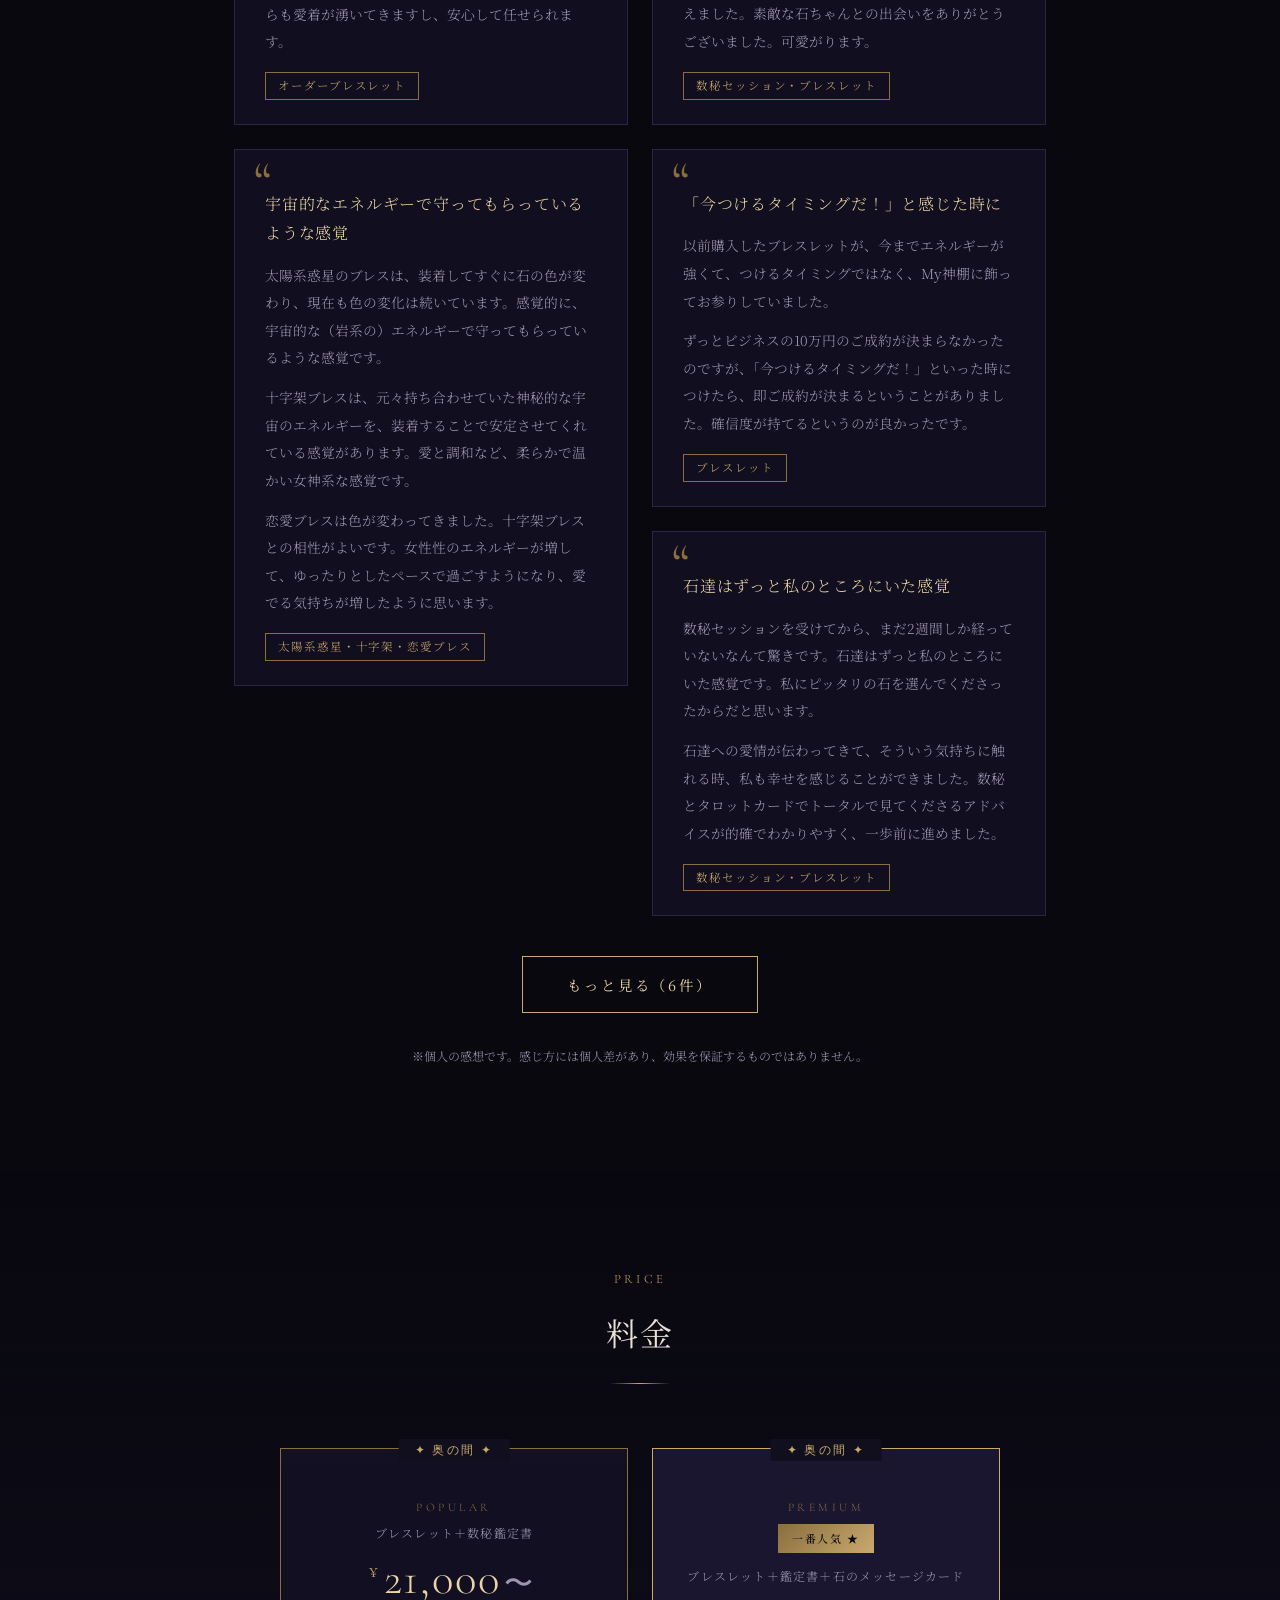
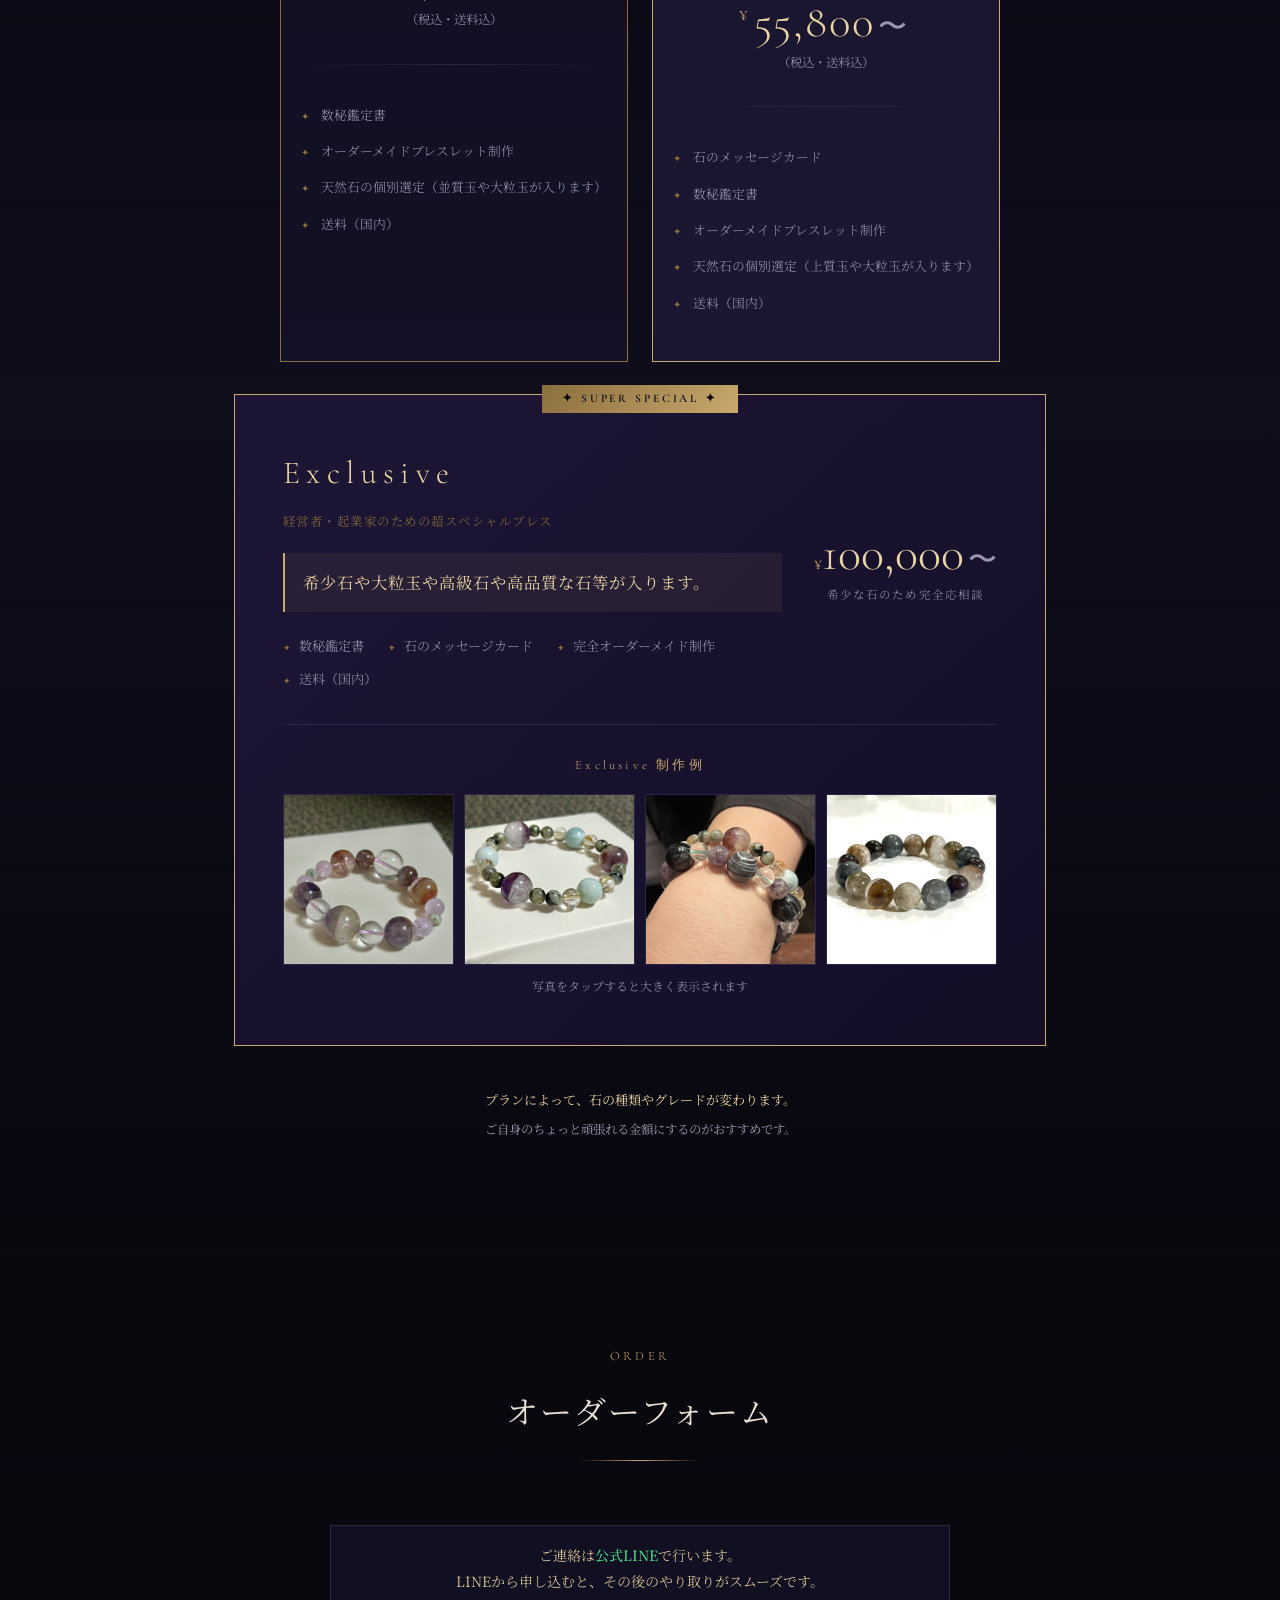
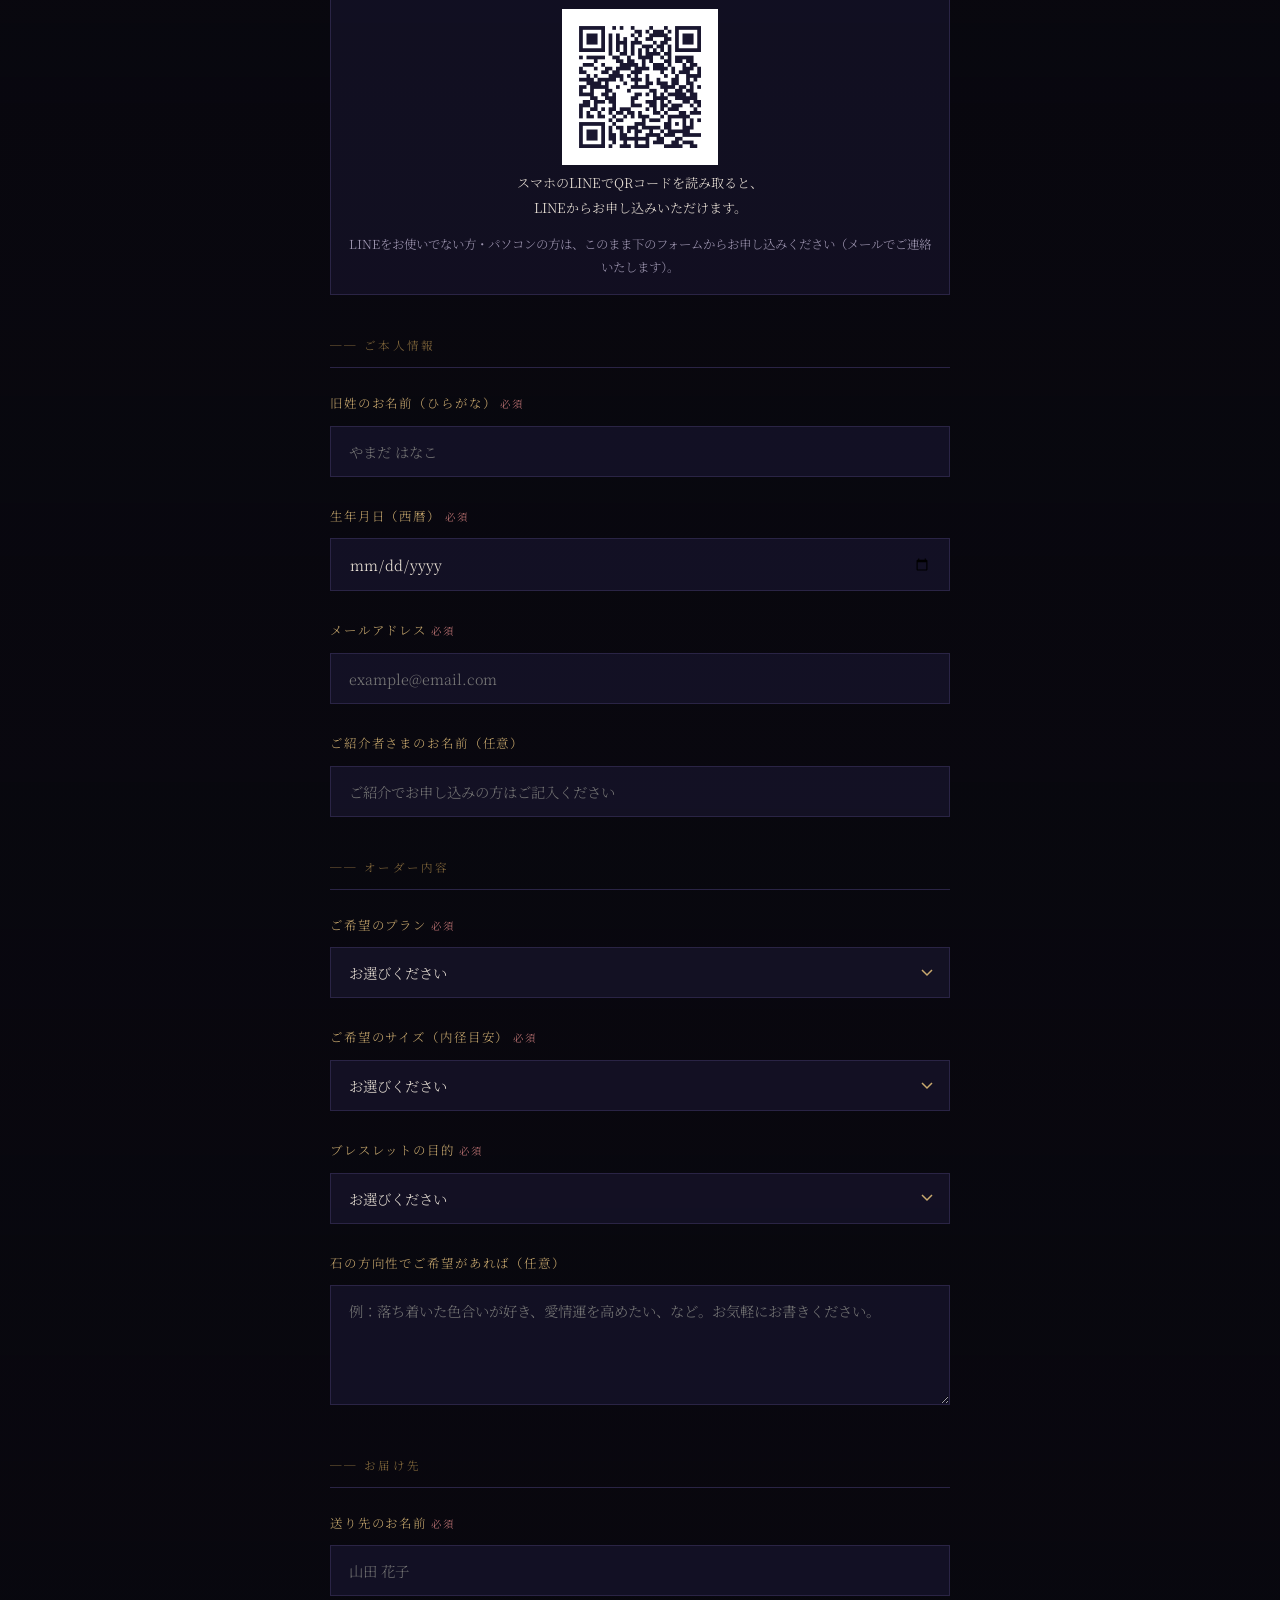
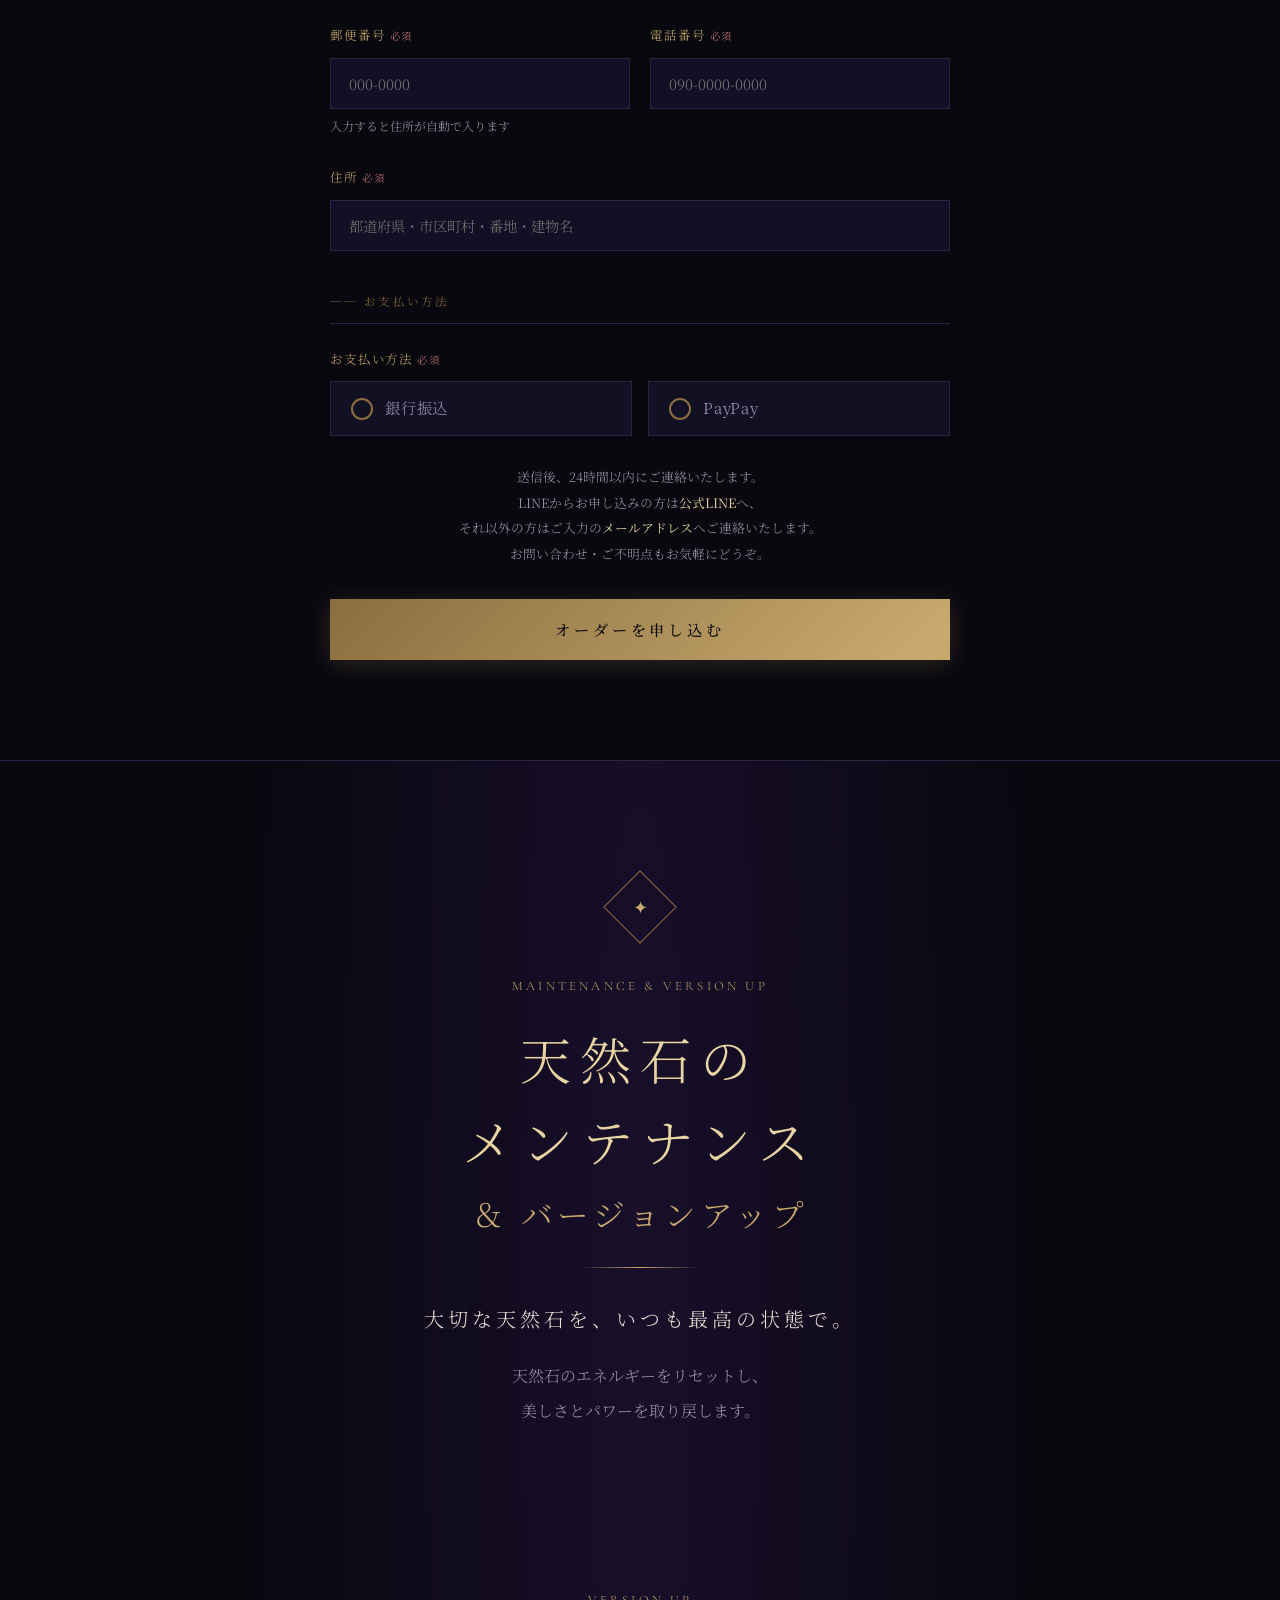
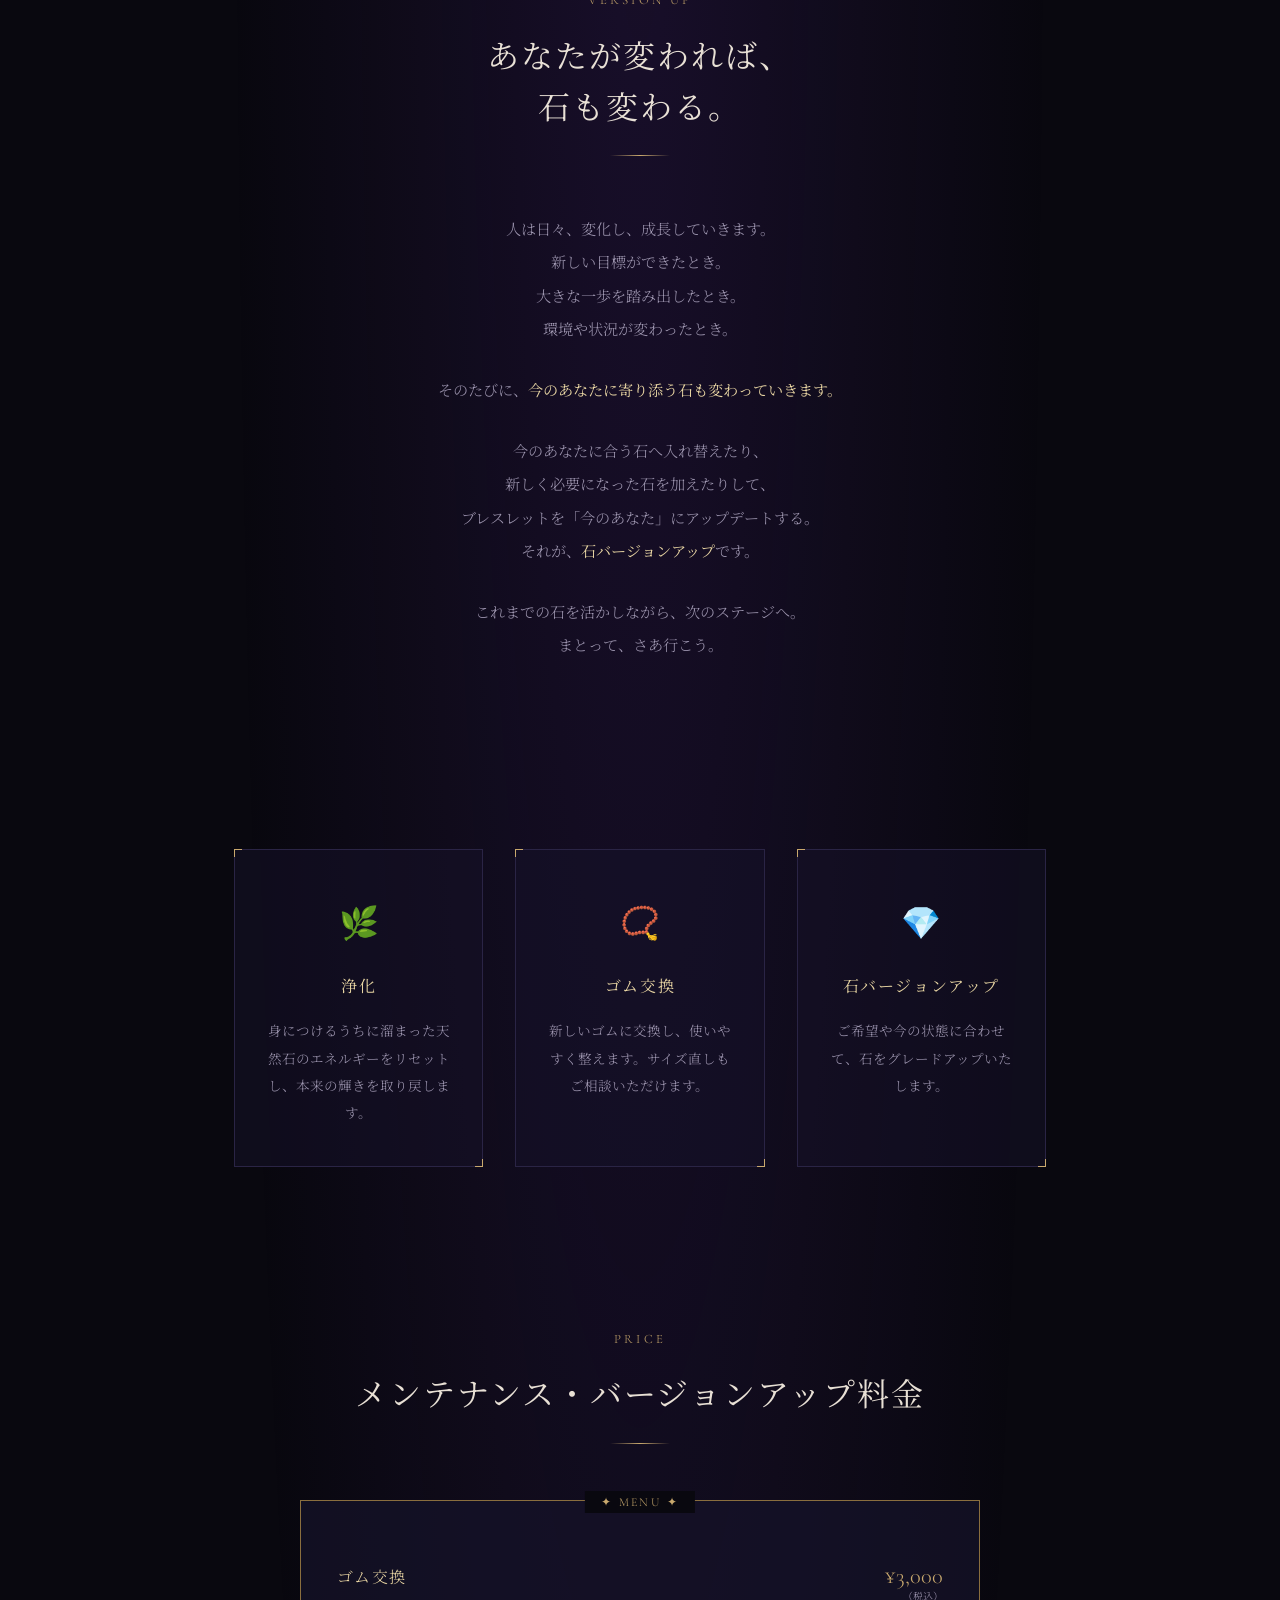
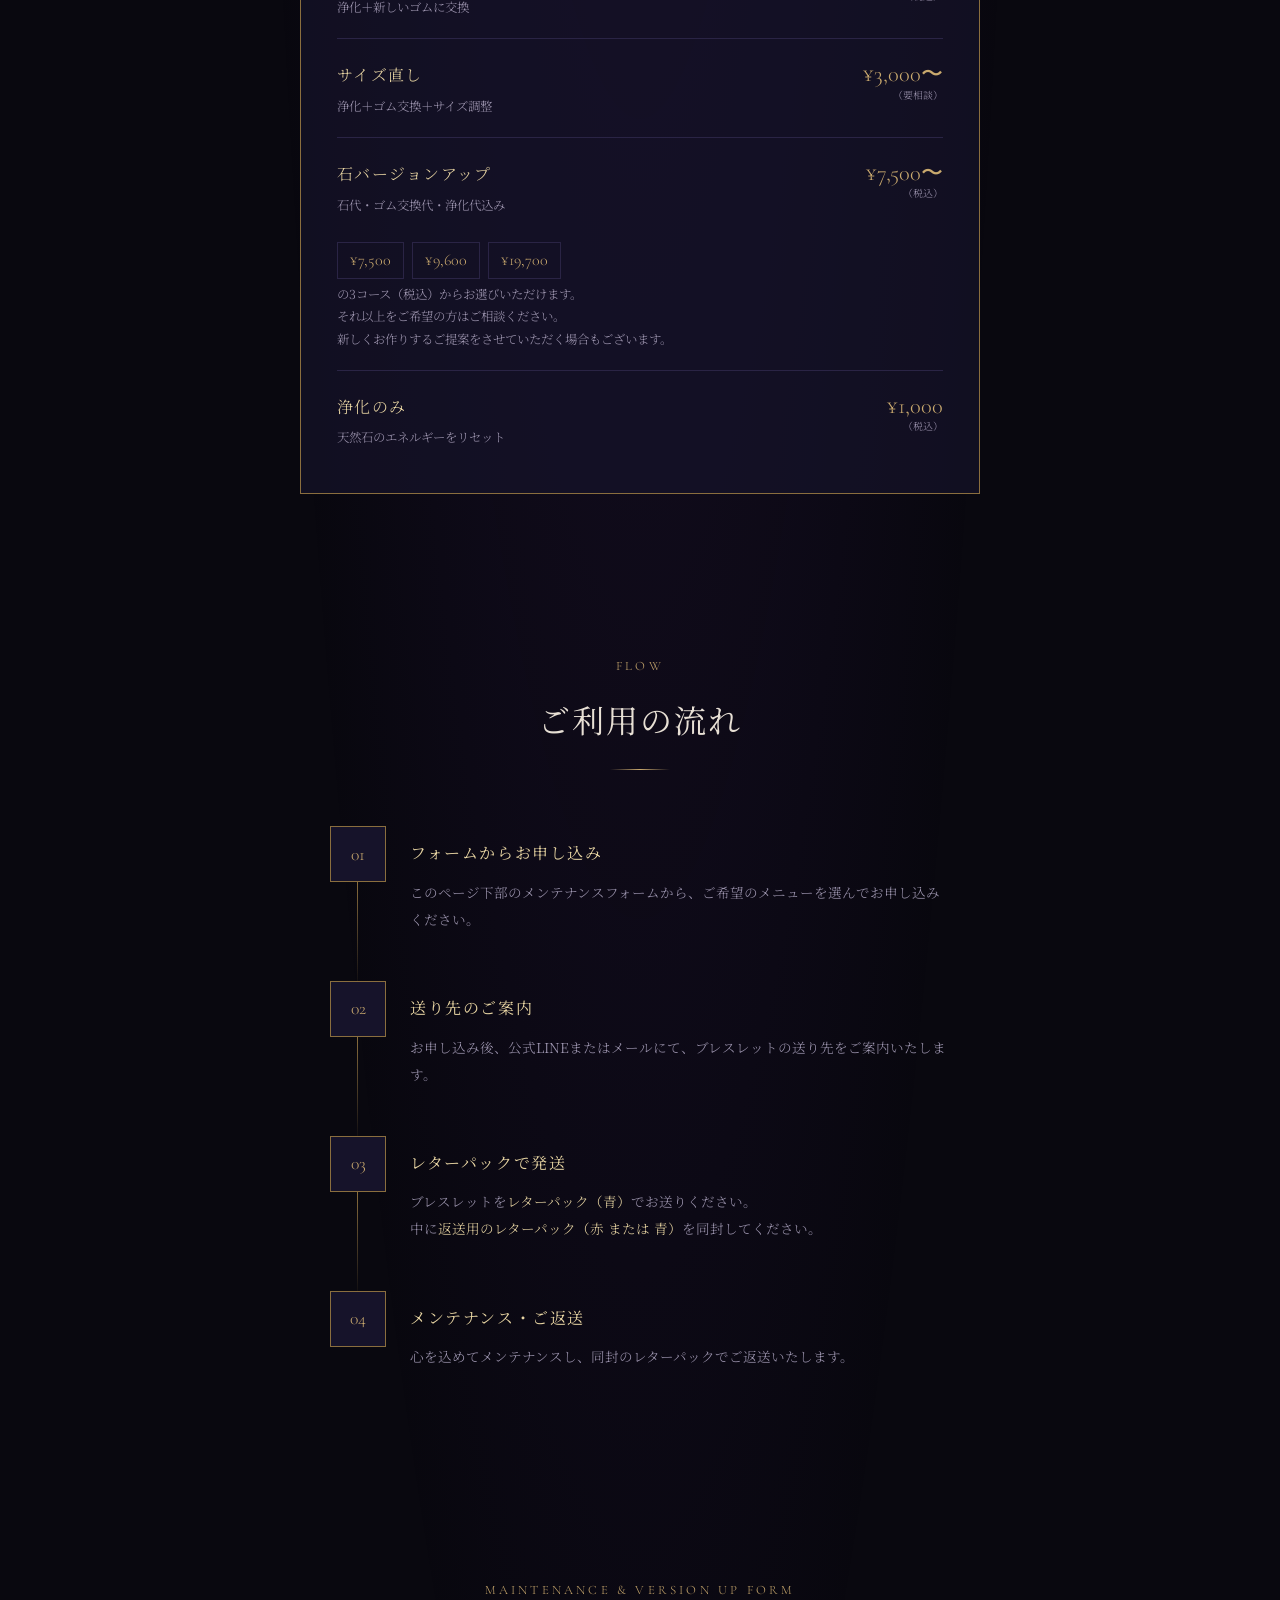
==== commit 63bd83d1: "「お客様の声」の見出しの直下にも注意書きを追加 Co-Authored-By: Claude Opus 5.5 <noreply@anthropic.com> Claude-Session: http" ====
--- a/index.html
+++ b/index.html
@@ -465,6 +465,7 @@
     .voice-more-wrap { text-align: center; margin-top: 16px; }
     .voice-more-btn { font-family: 'Noto Serif JP', serif; background: transparent; cursor: pointer; }
     .voice-note { text-align: center; font-size: .75rem; color: var(--text-muted); margin-top: 32px; line-height: 1.8; }
+    .voice-header .voice-note-top { margin-top: 14px; }
     @media (max-width: 700px) {
       .voice-grid { column-count: 1; }
     }
@@ -1325,6 +1326,7 @@
     <div class="voice-header fade-in">
       <p class="section-label">Voice</p>
       <h2 class="section-title">お客様の声</h2>
+      <p class="voice-note voice-note-top">※個人の感想です。感じ方には個人差があり、効果を保証するものではありません。</p>
       <span class="gold-line"></span>
     </div>
     <div class="voice-grid">
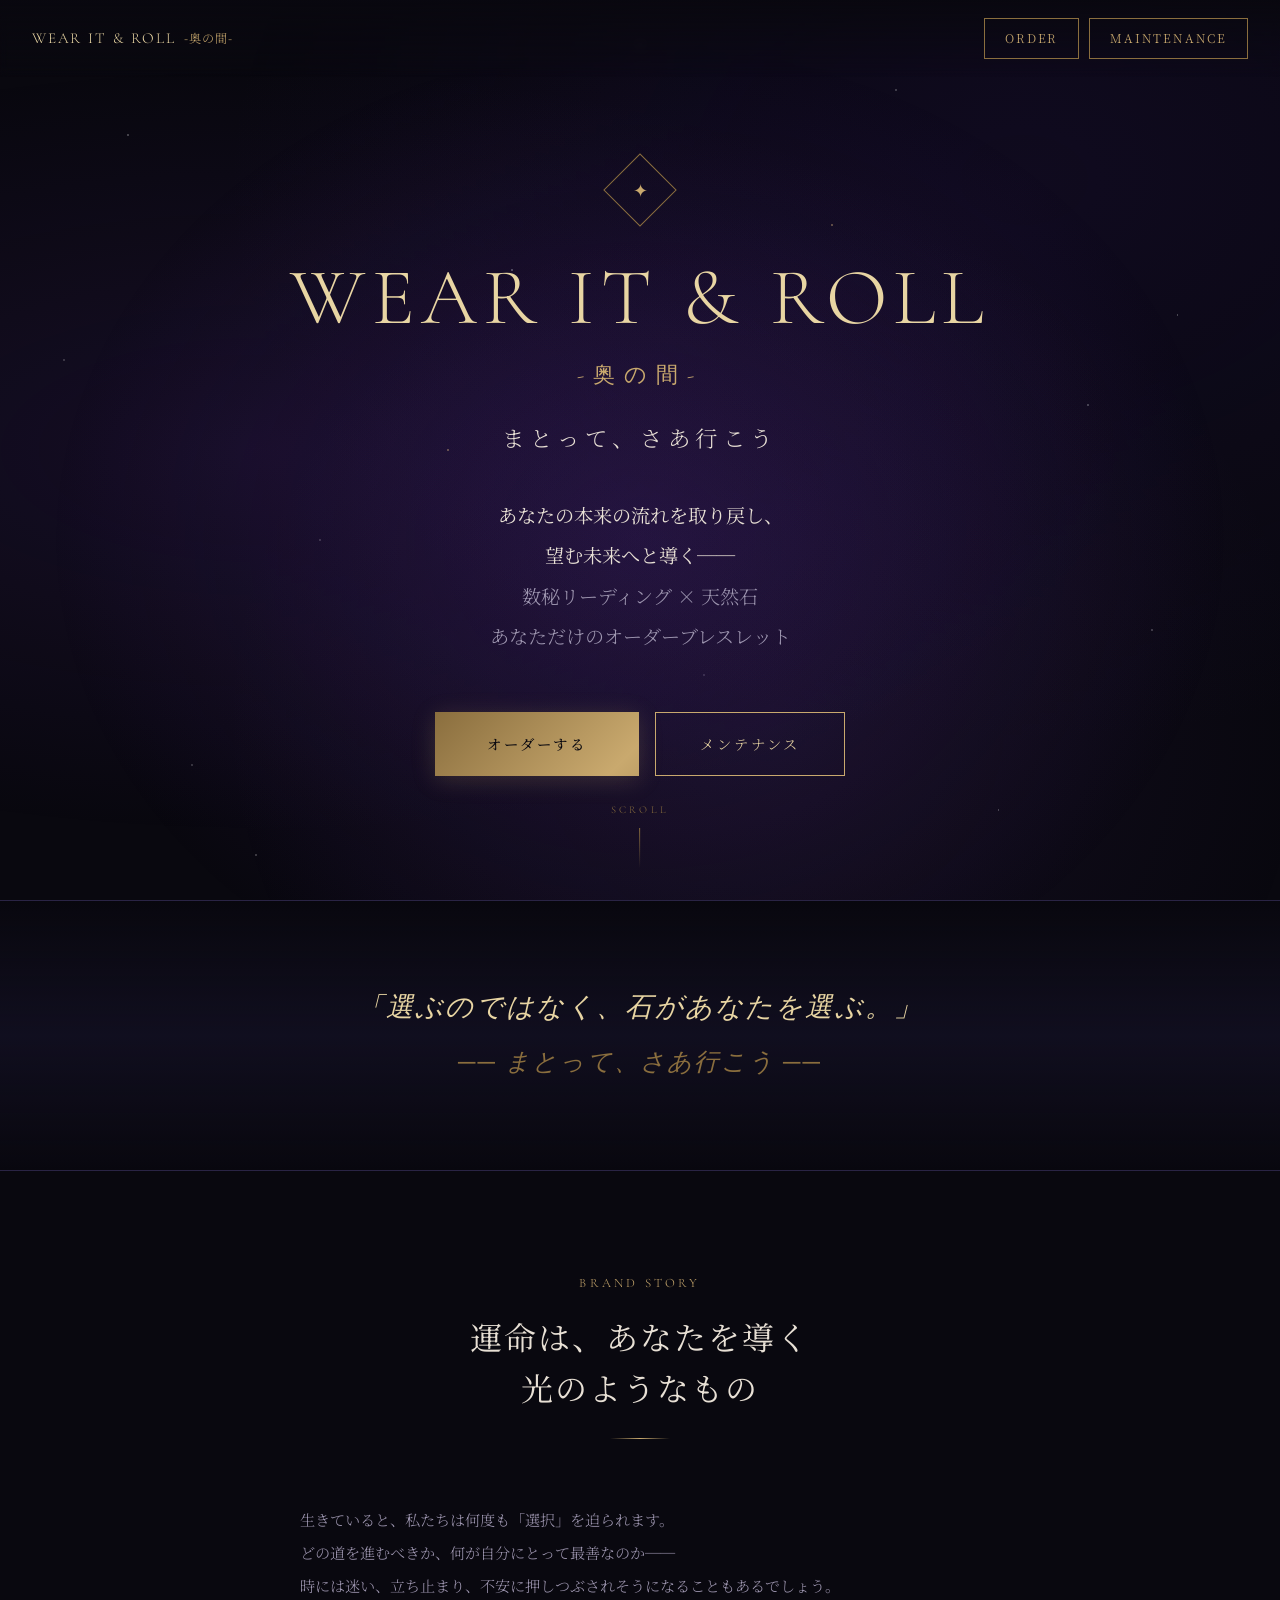
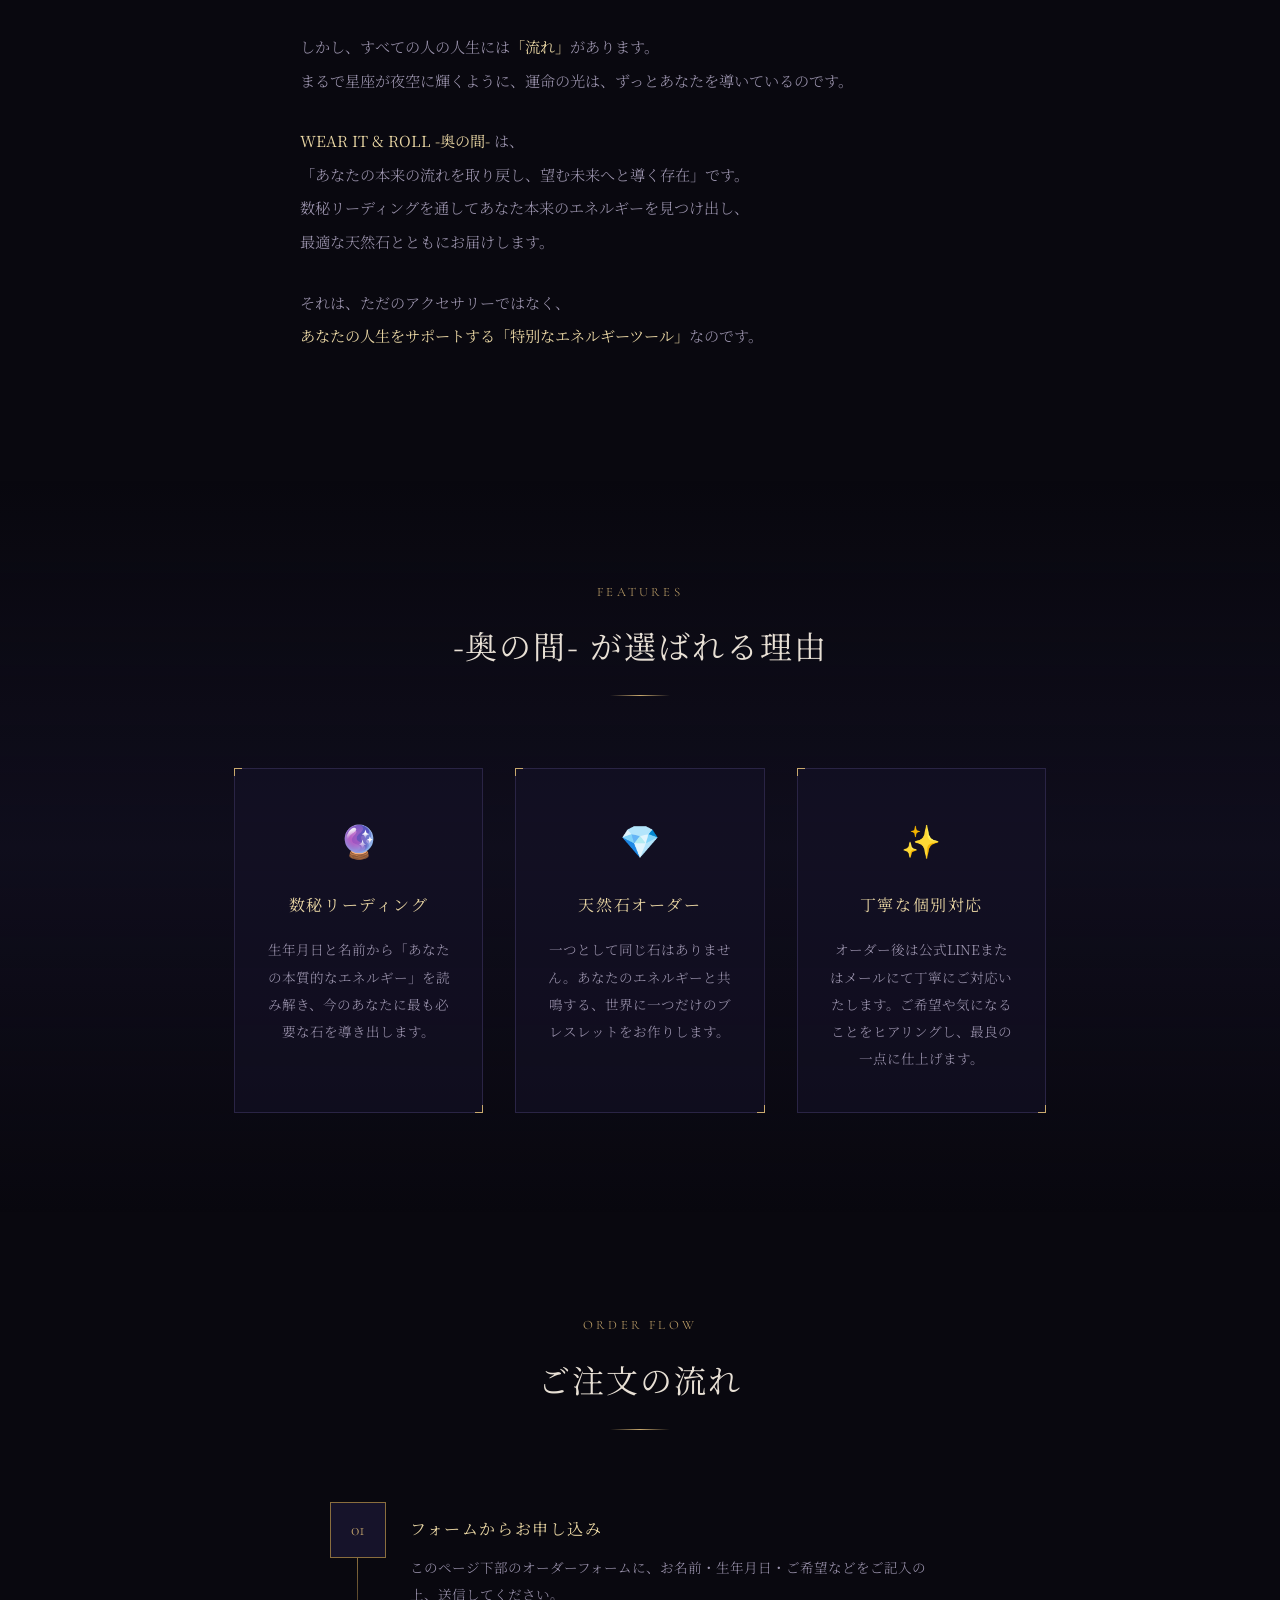
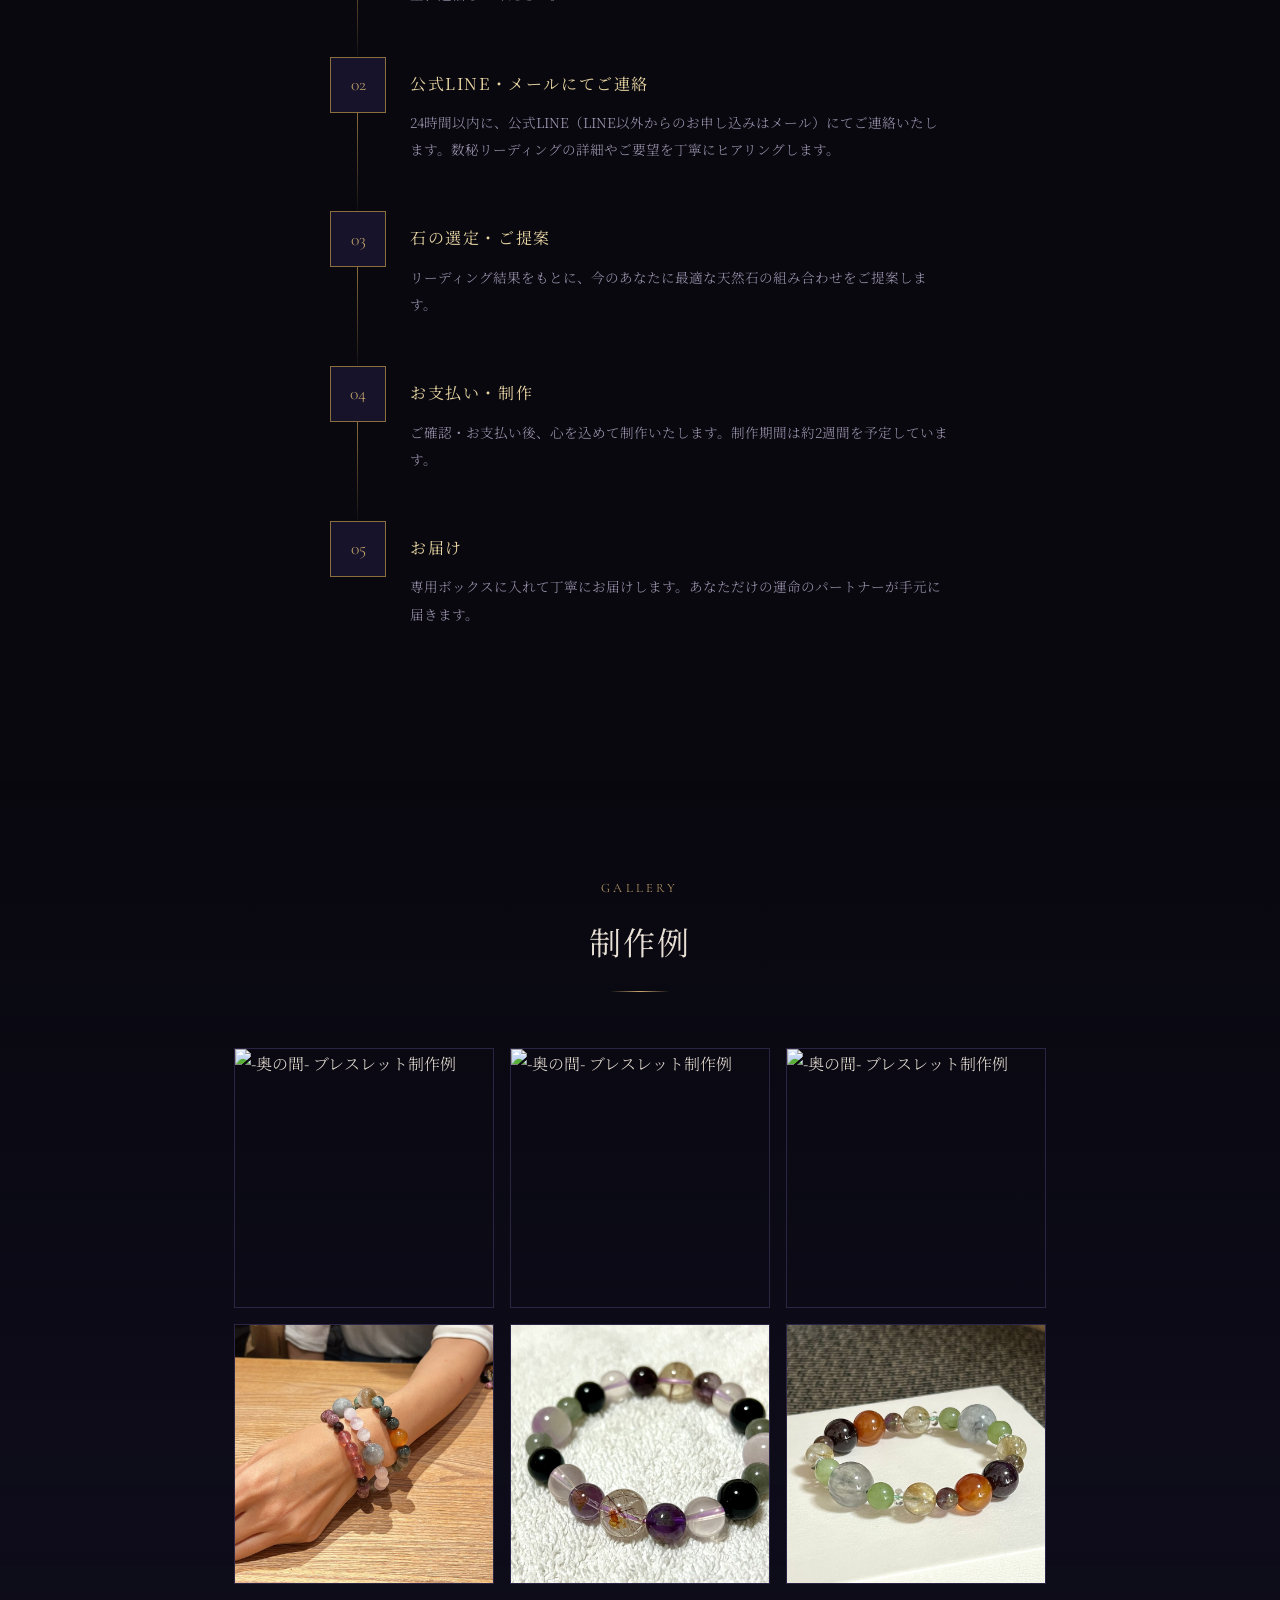
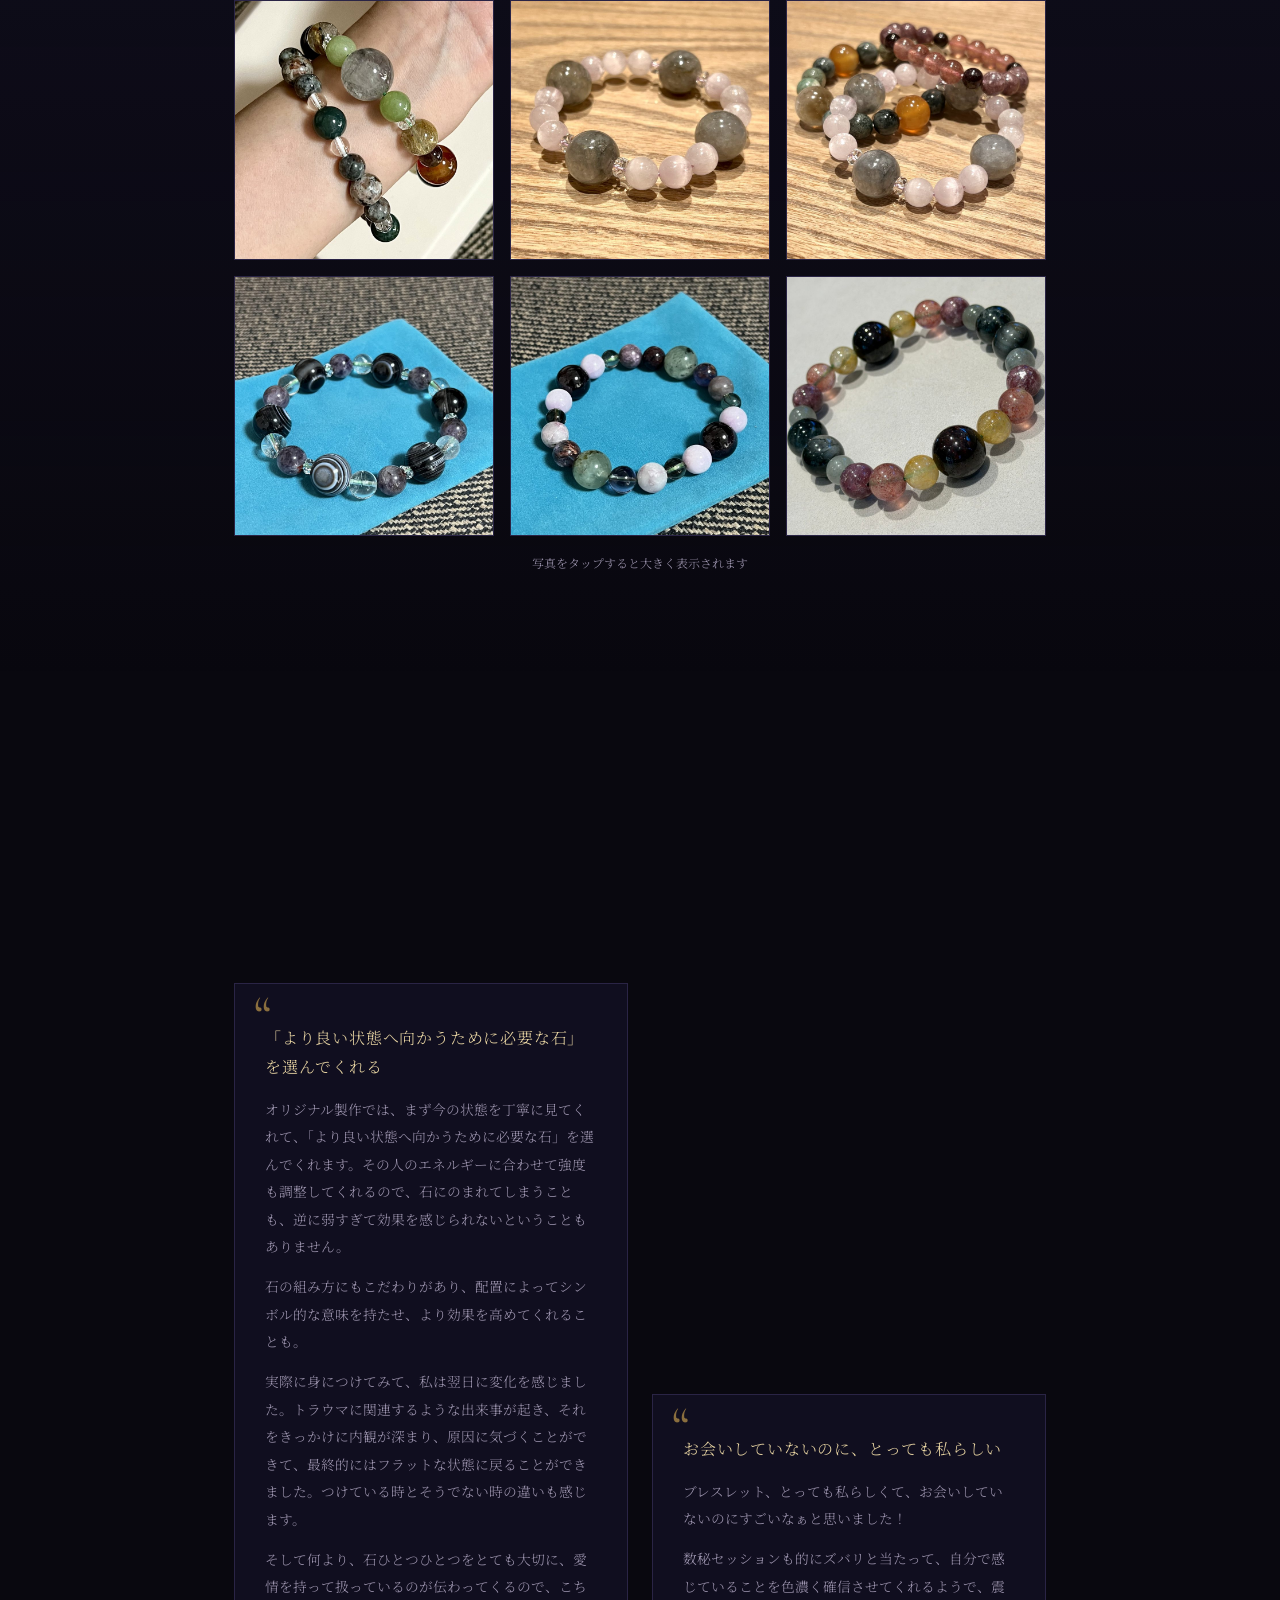
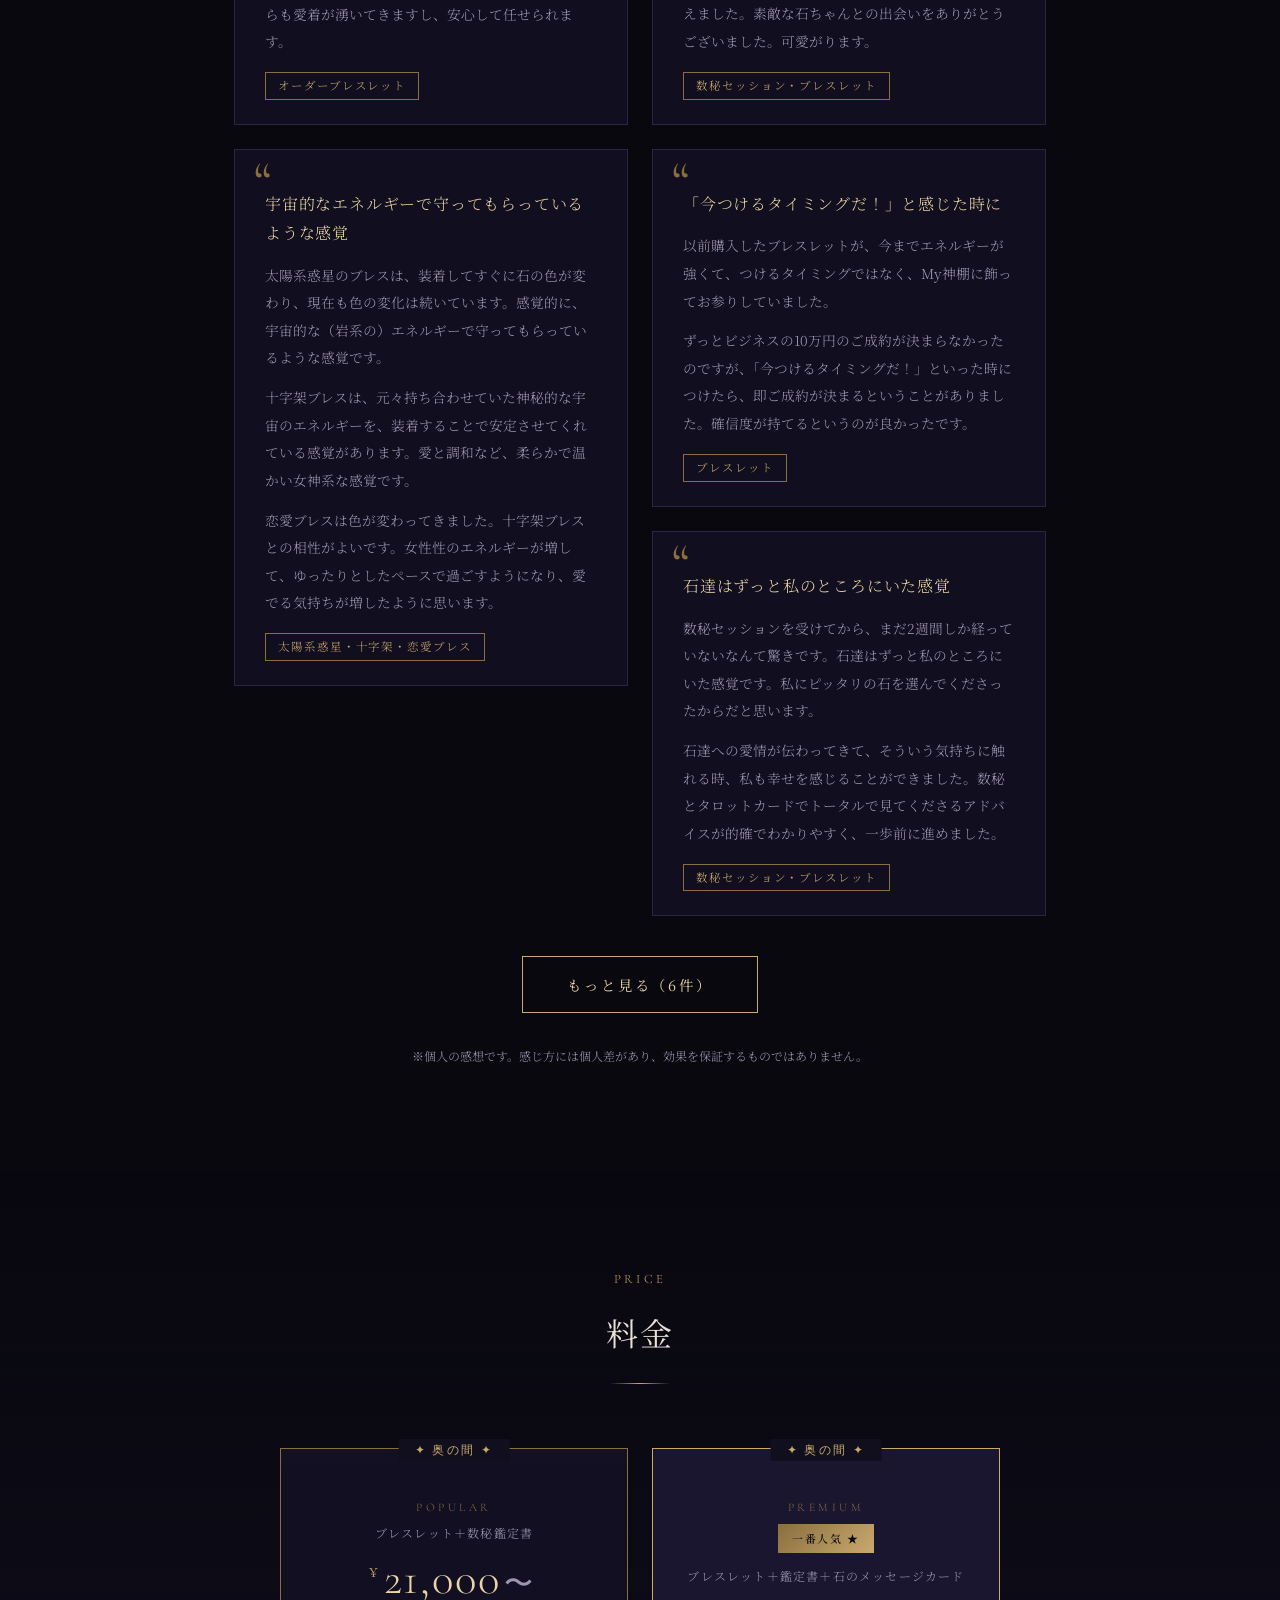
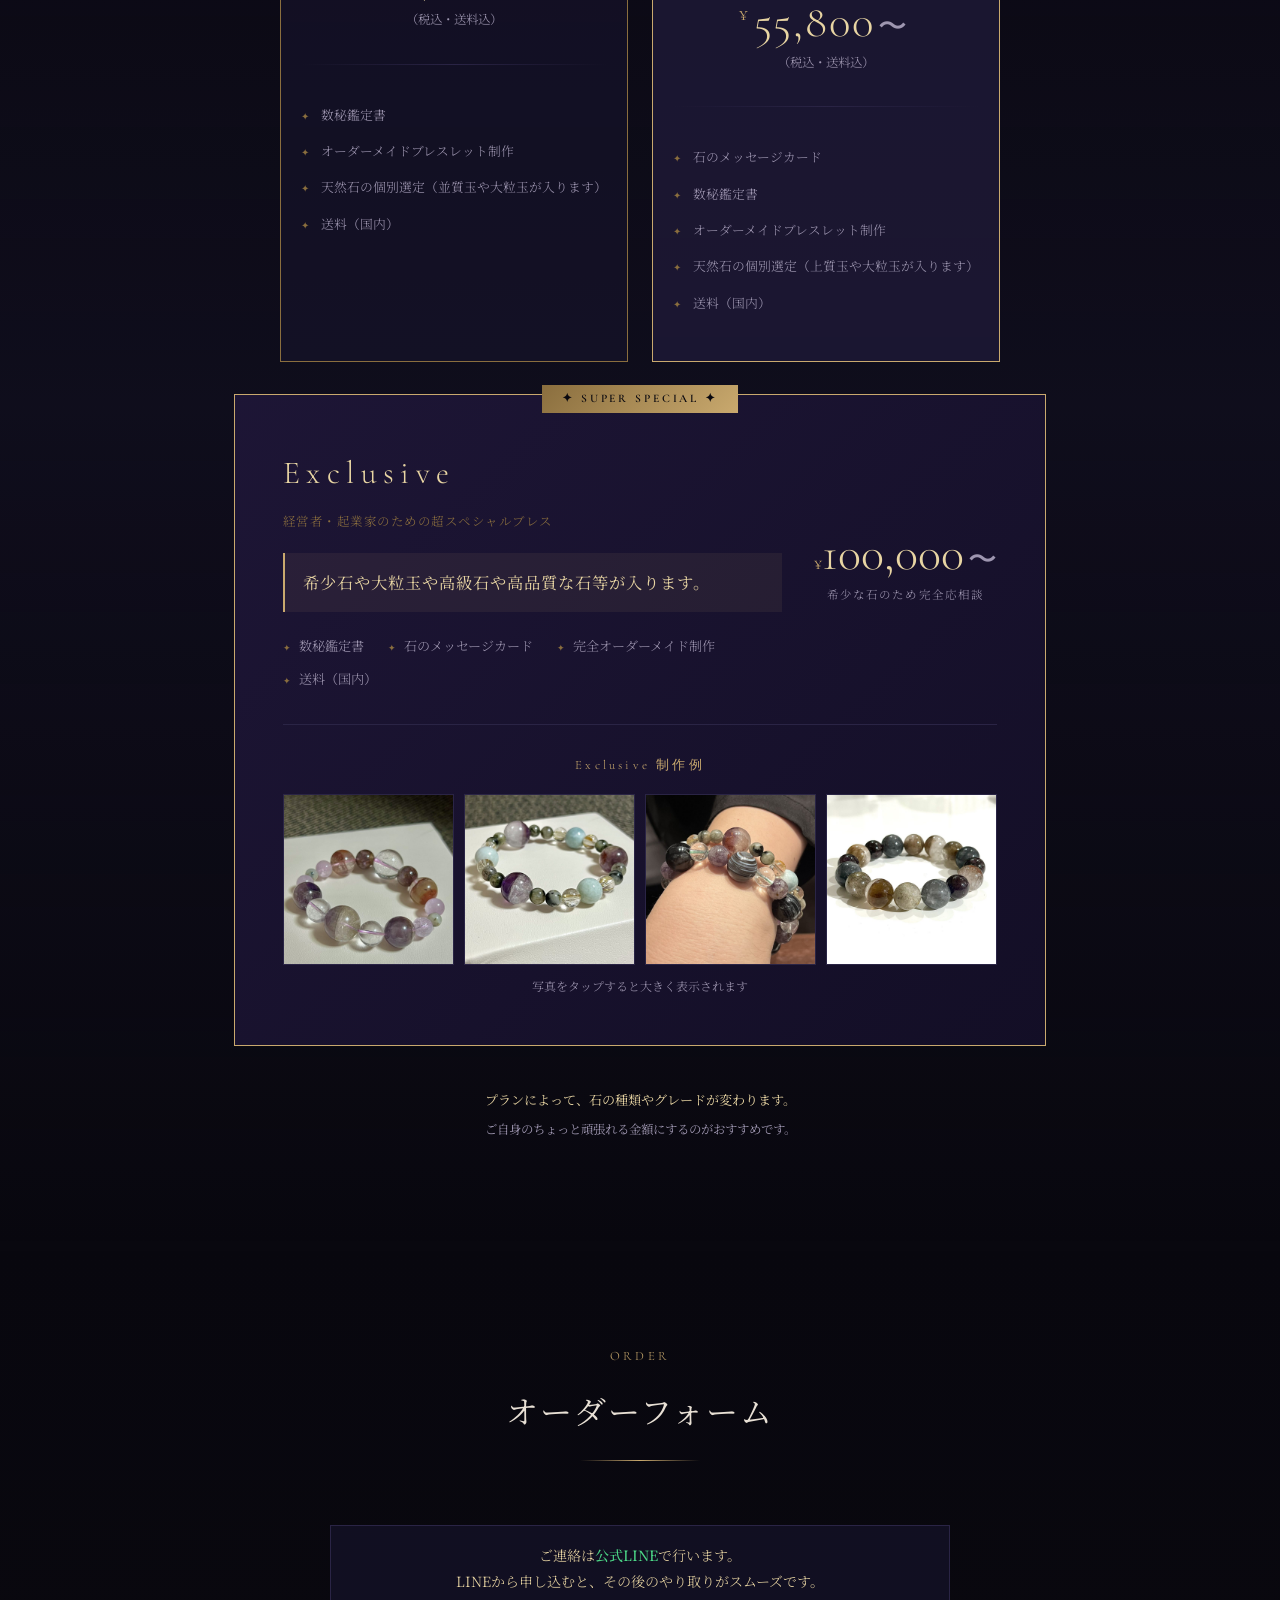
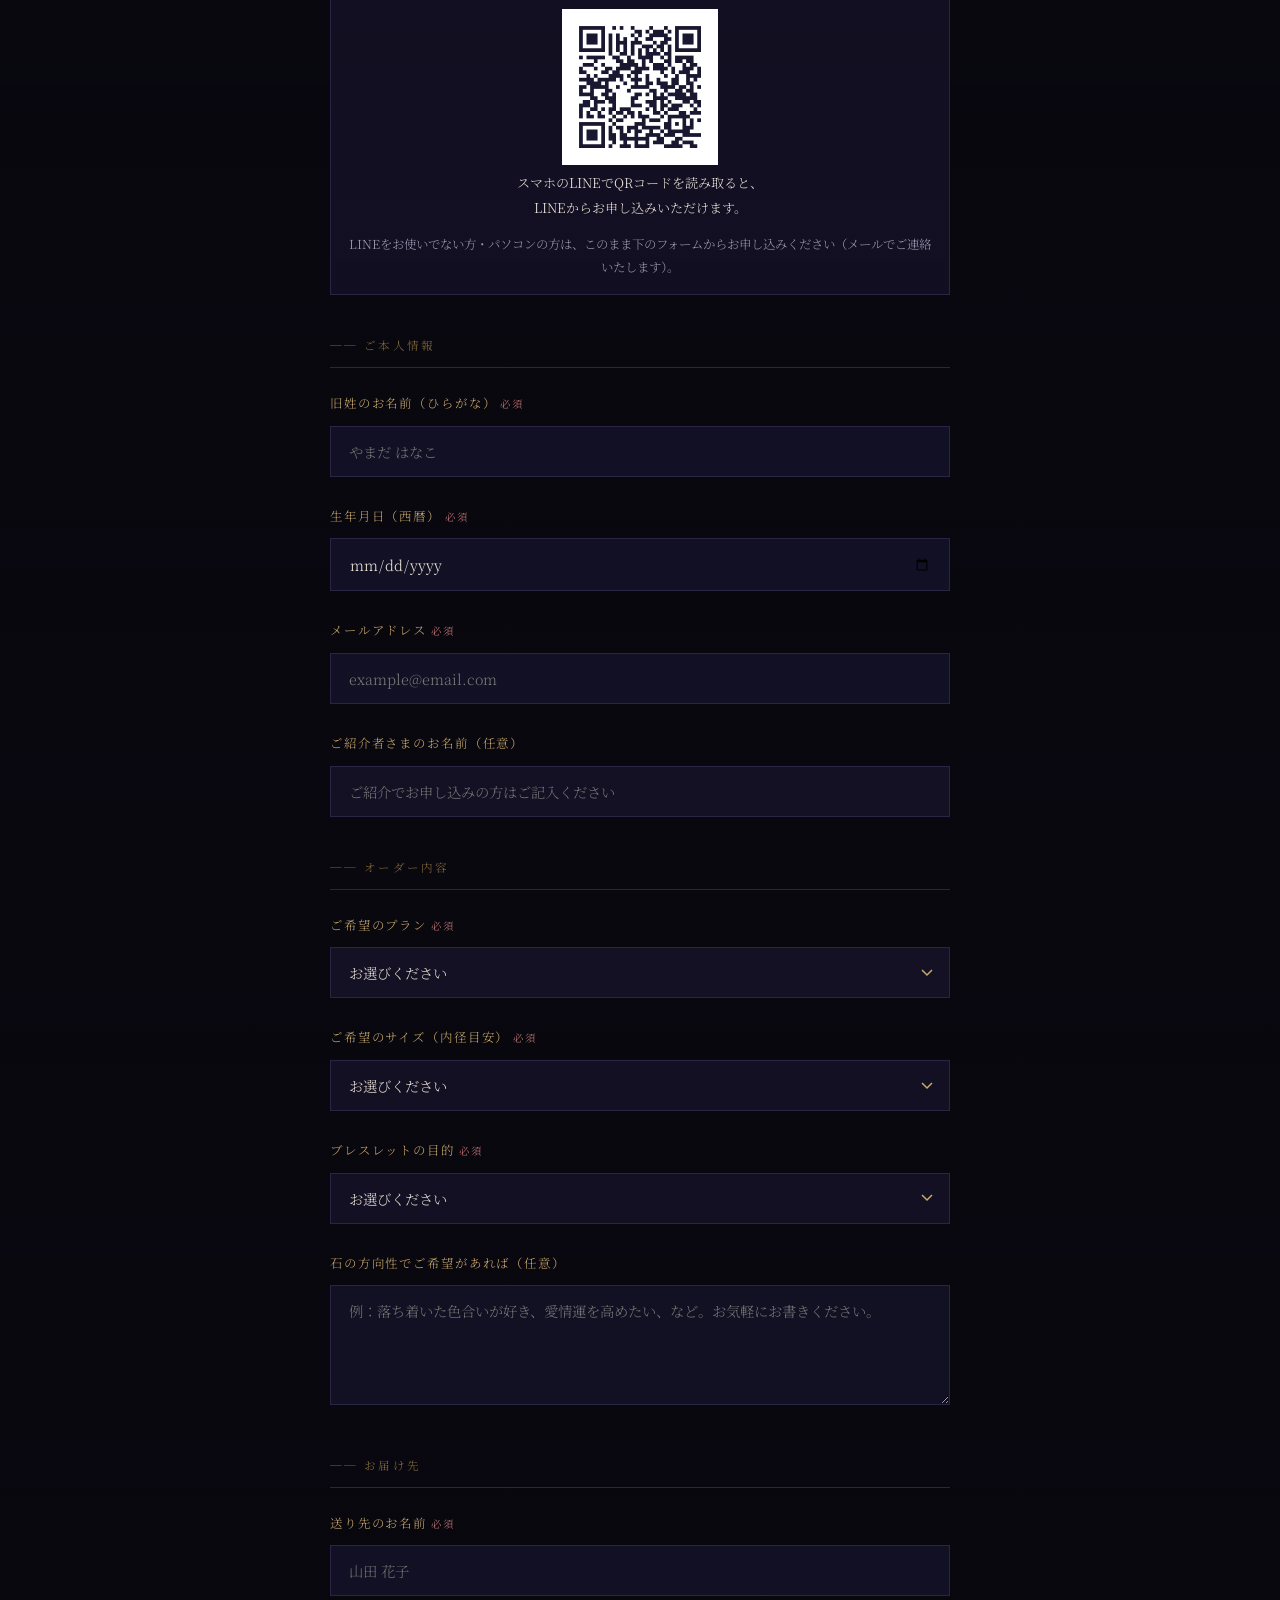
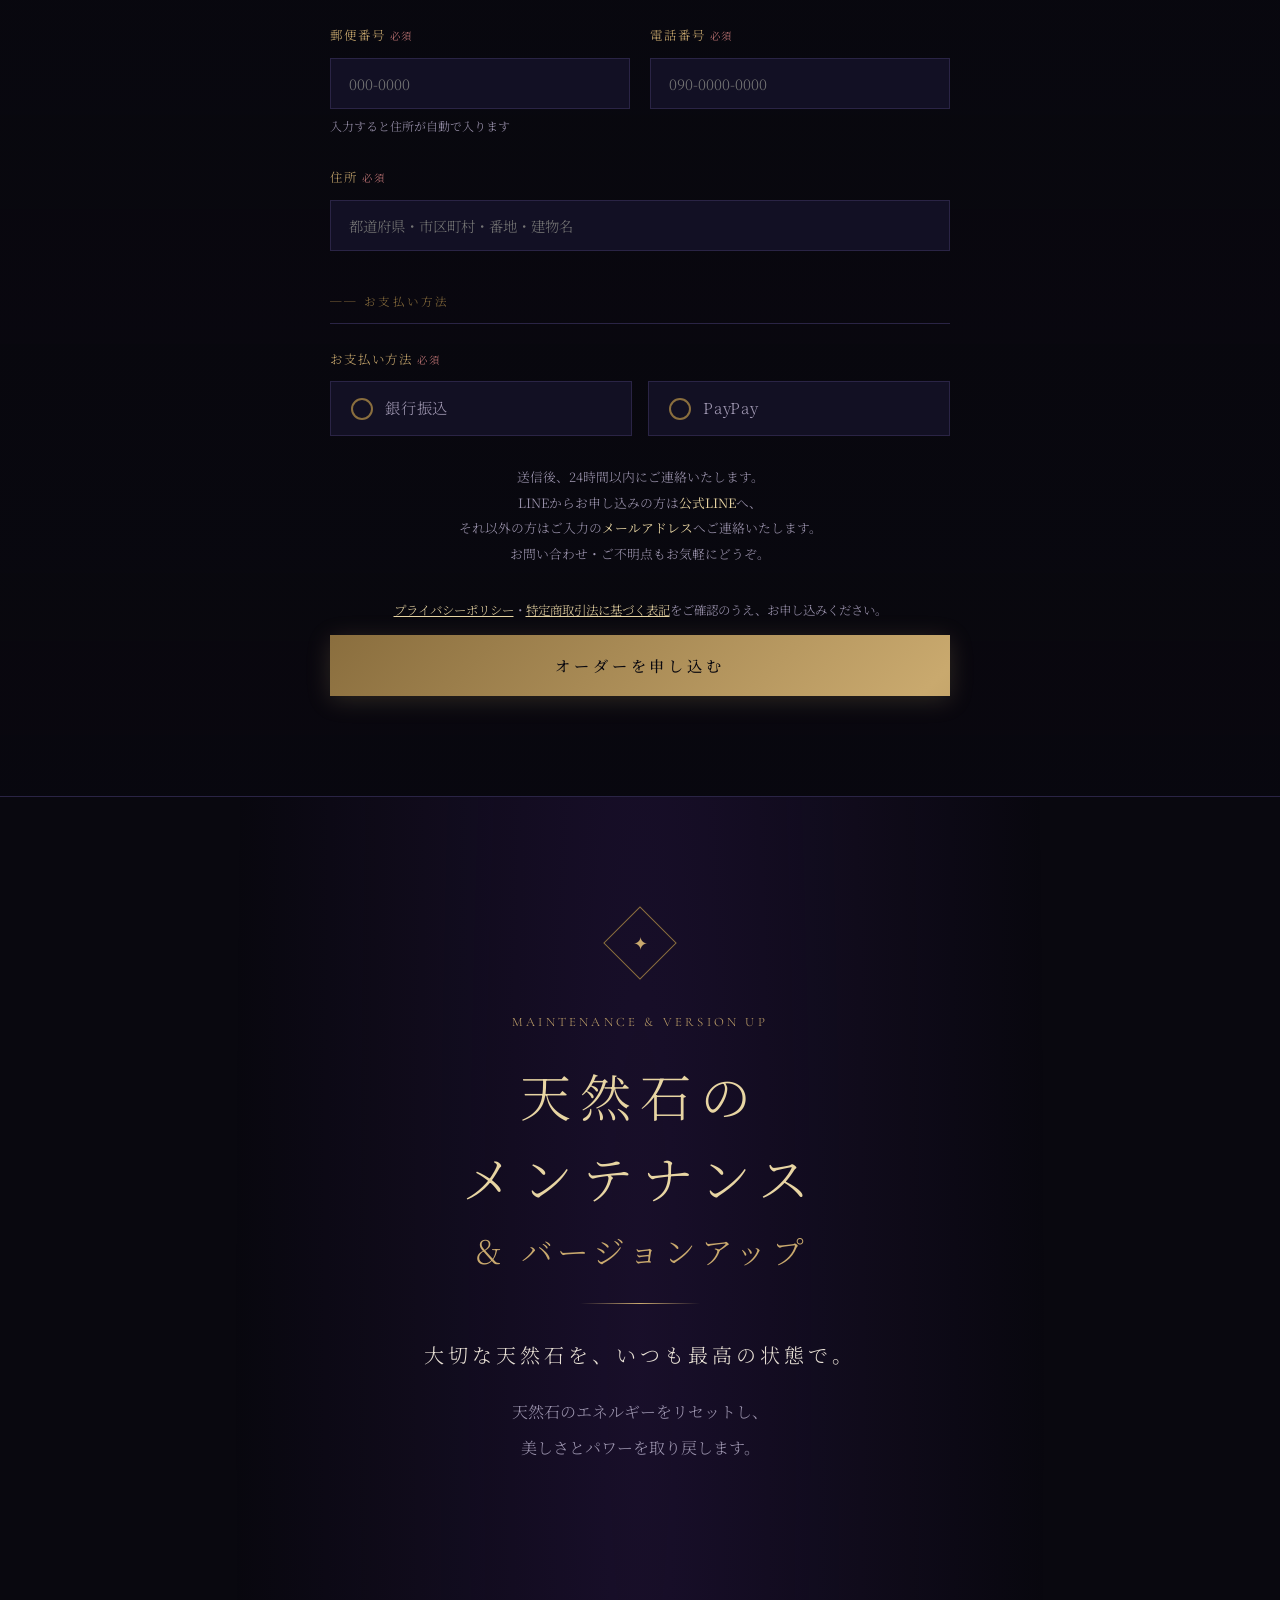
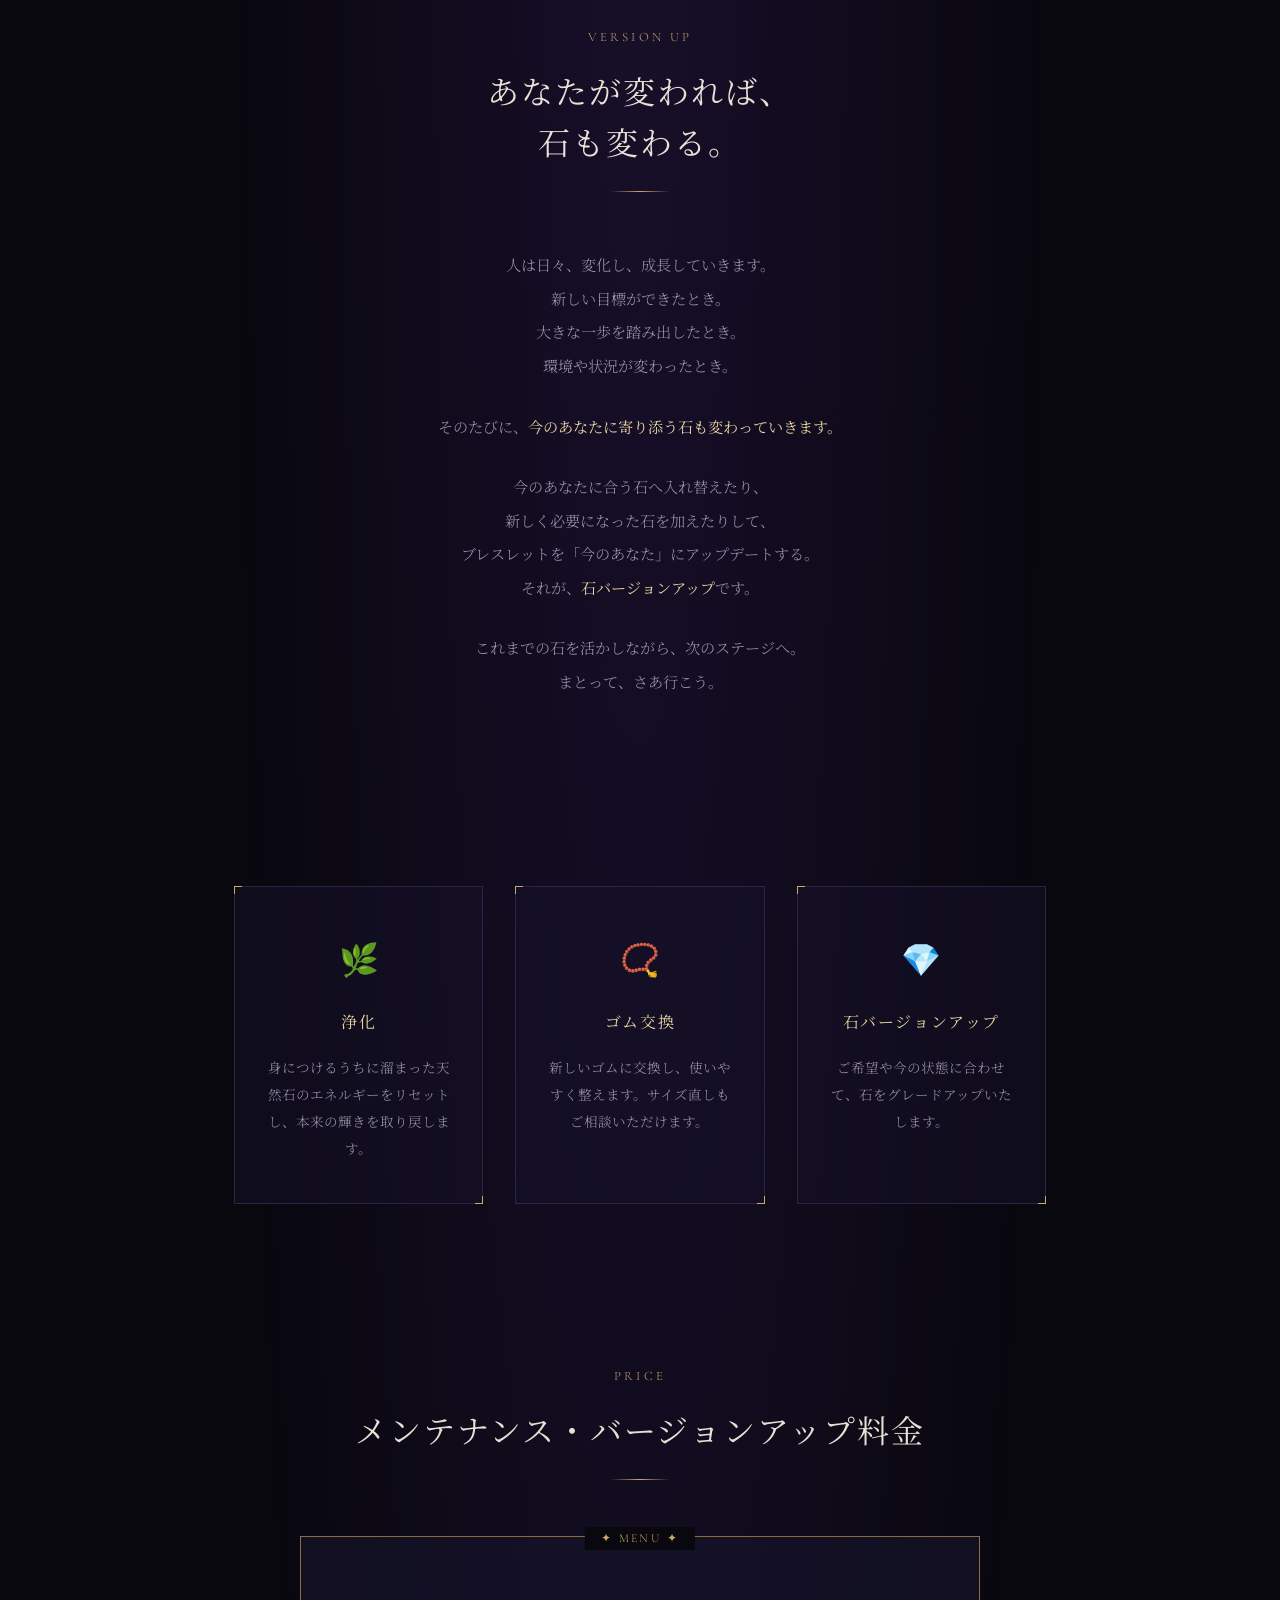
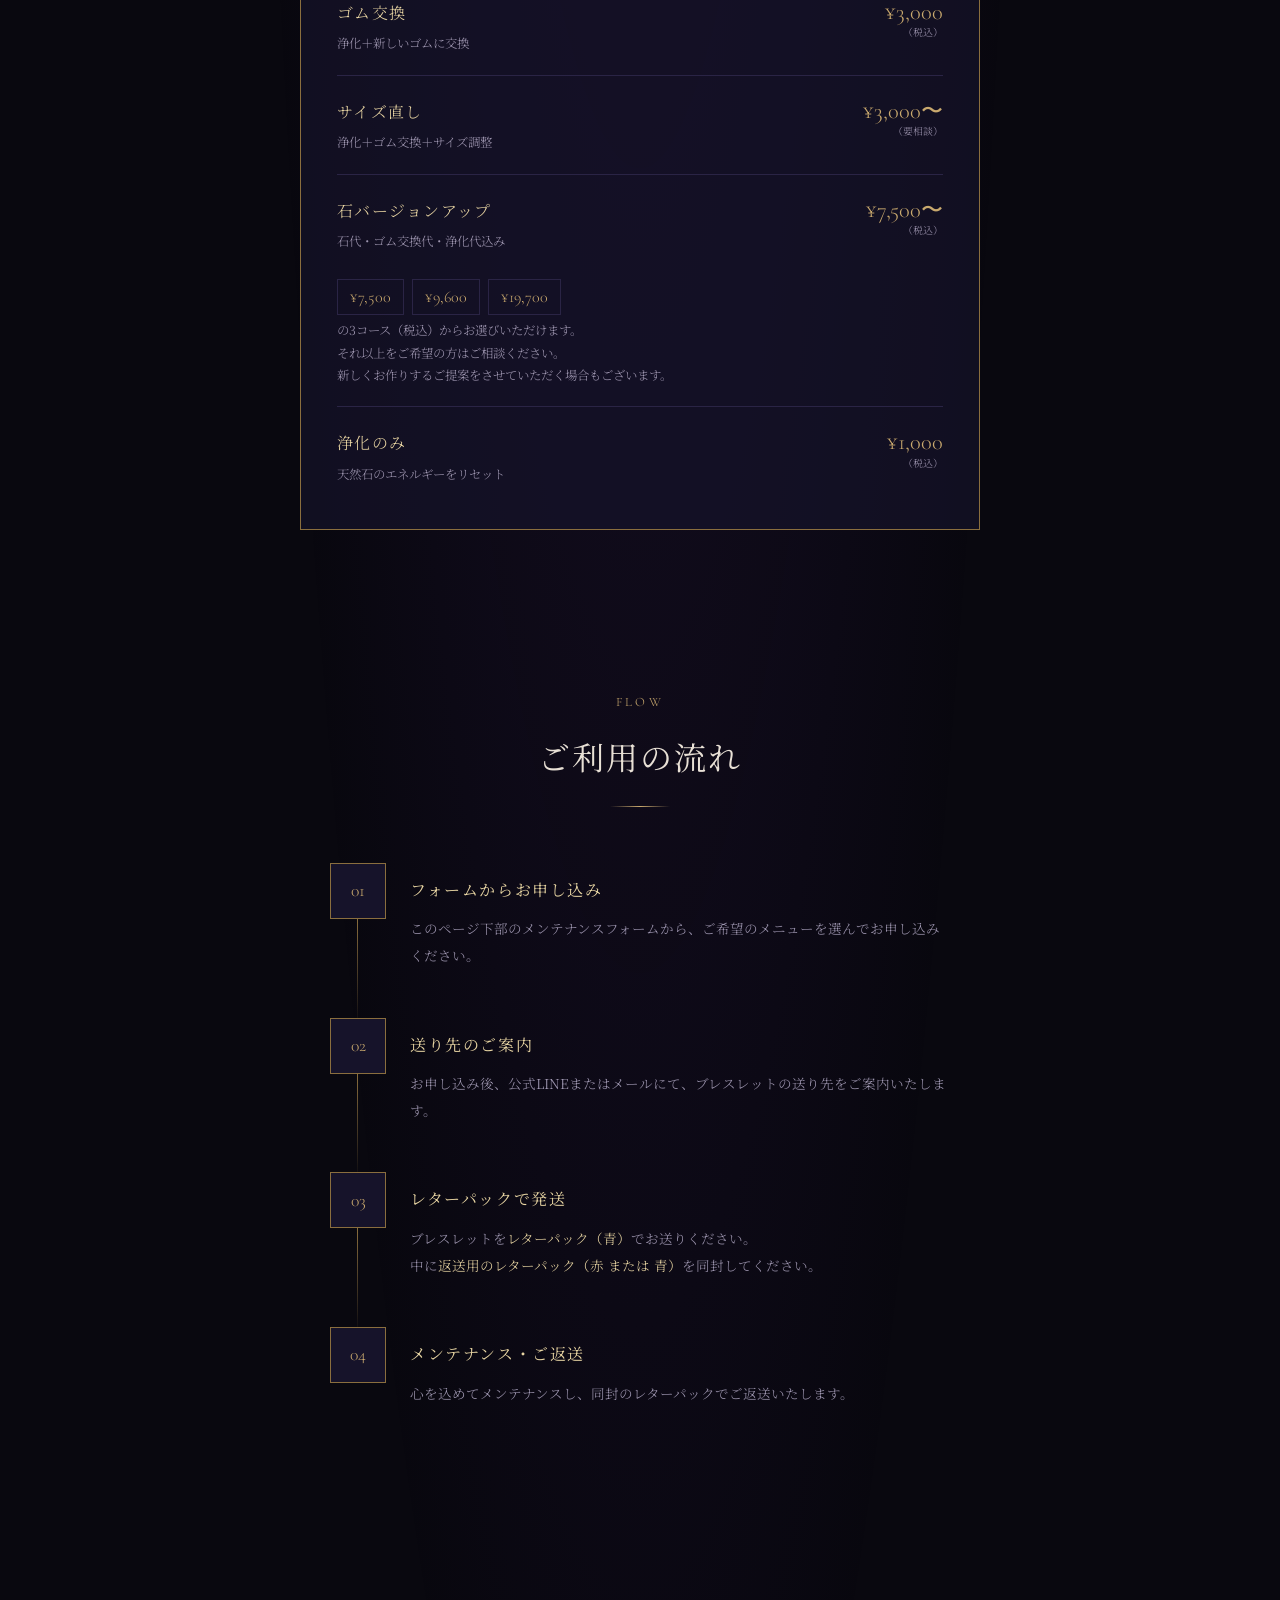
==== commit 15847221: "プライバシーポリシーと特定商取引法に基づく表記を追加 - privacy.html / tokushoho.html を追加（運営：合同会社みにはな、連絡先 3287minihana@gmail.co" ====
--- a/index.html
+++ b/index.html
@@ -1056,6 +1056,12 @@
       color: var(--gold-dark);
       margin-bottom: 32px;
     }
+    .footer-links { display: flex; flex-wrap: wrap; justify-content: center; gap: 8px 28px; margin-bottom: 16px; }
+    .footer-links a { font-size: .8rem; color: var(--gold); text-decoration: none; letter-spacing: .05em; }
+    .footer-links a:hover { text-decoration: underline; }
+    .footer-company { font-size: .75rem; color: var(--text-muted); margin-bottom: 8px; letter-spacing: .08em; }
+    .form-consent { text-align: center; font-size: .78rem; color: var(--text-muted); margin: 0 0 14px; line-height: 1.8; }
+    .form-consent a { color: var(--gold-light); }
     .footer-copy {
       font-size: .72rem;
       color: var(--text-muted);
@@ -1108,6 +1114,8 @@
       #thanks p, #maintThanks p { font-size: .95rem; }
       .footer-tagline { font-size: .85rem; }
       .footer-copy { font-size: .75rem; }
+      .footer-links a { font-size: .9rem; }
+      .form-consent { font-size: .85rem; }
     }
   </style>
   <script charset="utf-8" src="https://static.line-scdn.net/liff/edge/2/sdk.js"></script>
@@ -1674,6 +1682,7 @@
           お問い合わせ・ご不明点もお気軽にどうぞ。
         </p>
 
+        <p class="form-consent"><a href="privacy.html" target="_blank" rel="noopener">プライバシーポリシー</a>・<a href="tokushoho.html" target="_blank" rel="noopener">特定商取引法に基づく表記</a>をご確認のうえ、お申し込みください。</p>
         <button type="submit" class="btn-submit">オーダーを申し込む</button>
       </form>
 
@@ -2056,6 +2065,7 @@
             それ以外の方はご入力の<strong class="note-strong">メールアドレス</strong>へご連絡いたします。
           </p>
 
+          <p class="form-consent"><a href="privacy.html" target="_blank" rel="noopener">プライバシーポリシー</a>・<a href="tokushoho.html" target="_blank" rel="noopener">特定商取引法に基づく表記</a>をご確認のうえ、お申し込みください。</p>
           <button type="submit" class="btn-submit">申し込む</button>
         </form>
 
@@ -2092,6 +2102,11 @@
   <p class="footer-logo">WEAR IT &amp; ROLL<br><span class="footer-logo-sub">-奥の間-</span></p>
   <p class="footer-tagline">まとって、さあ行こう</p>
   <span class="gold-line" style="margin-bottom:28px;"></span>
+  <div class="footer-links">
+    <a href="privacy.html">プライバシーポリシー</a>
+    <a href="tokushoho.html">特定商取引法に基づく表記</a>
+  </div>
+  <p class="footer-company">運営：合同会社みにはな</p>
   <p class="footer-copy">© 2026 WEAR IT &amp; ROLL -奥の間- All rights reserved.</p>
 </footer>
 
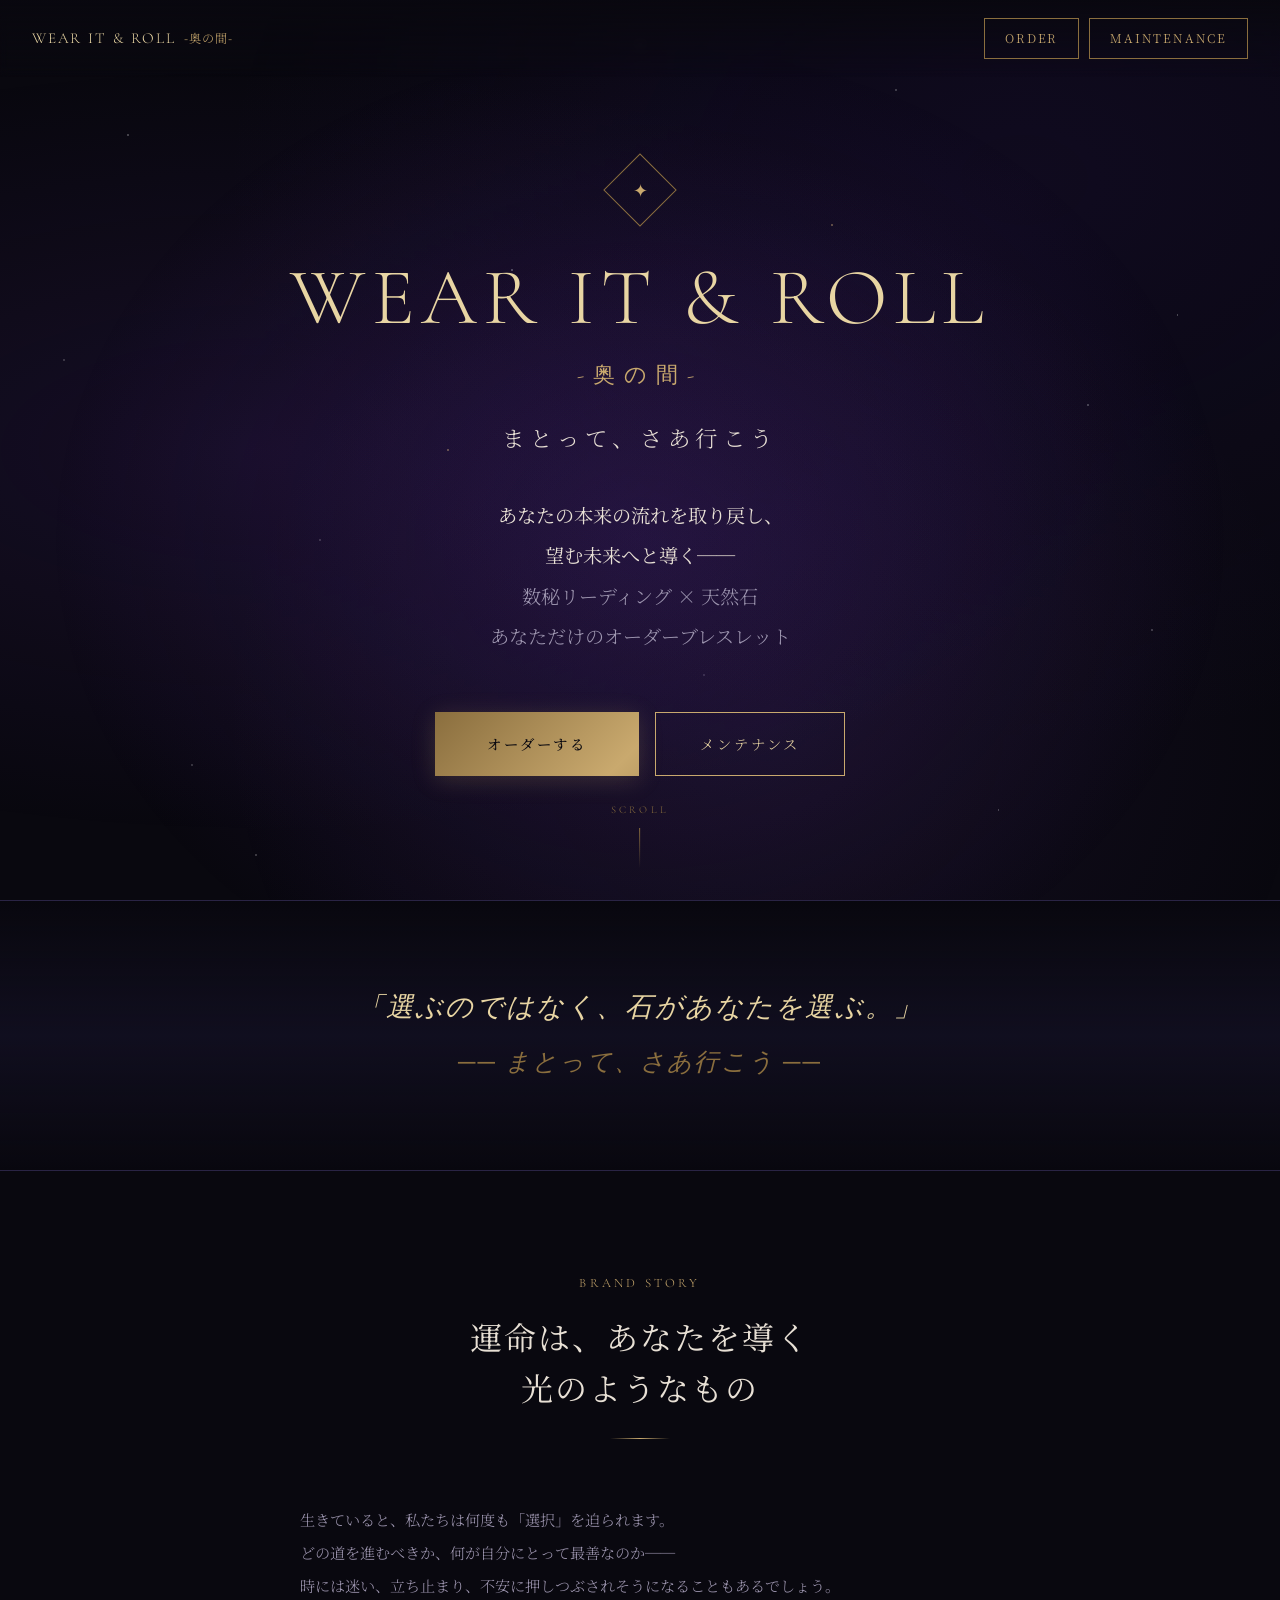
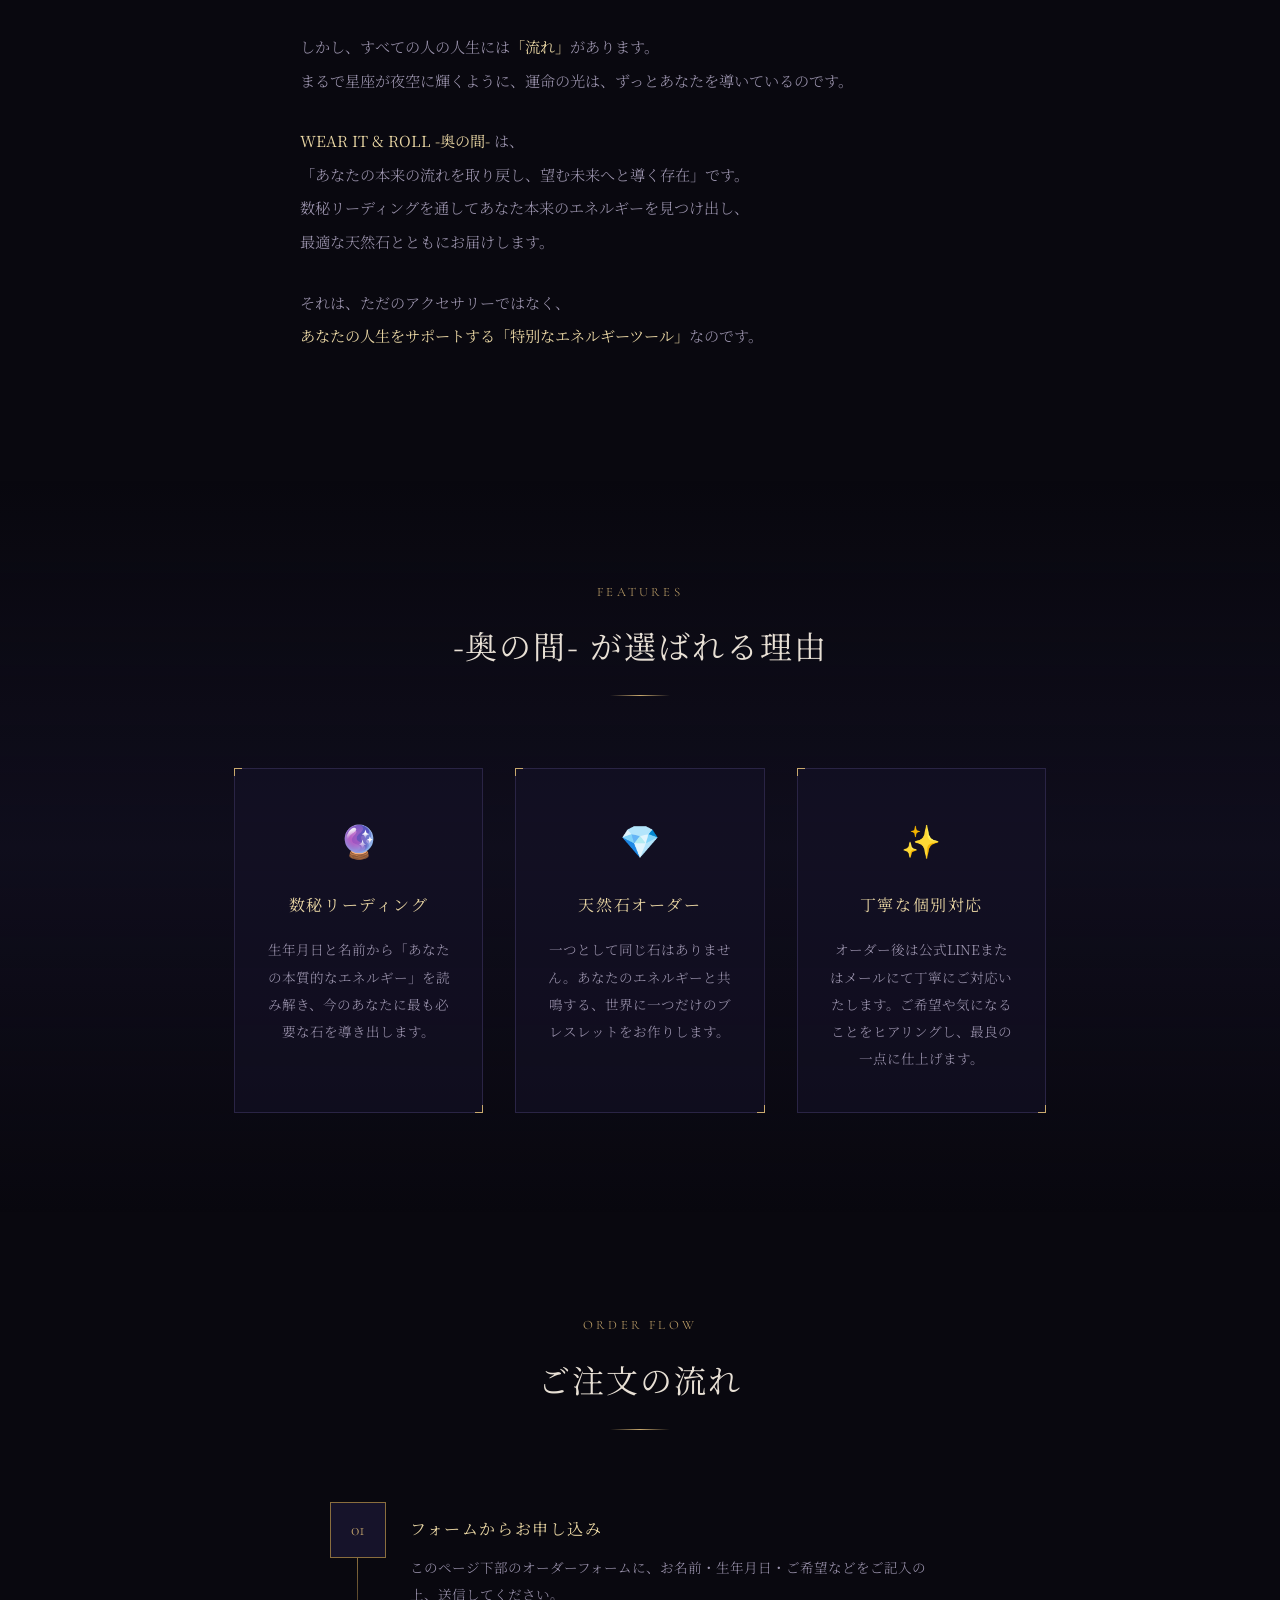
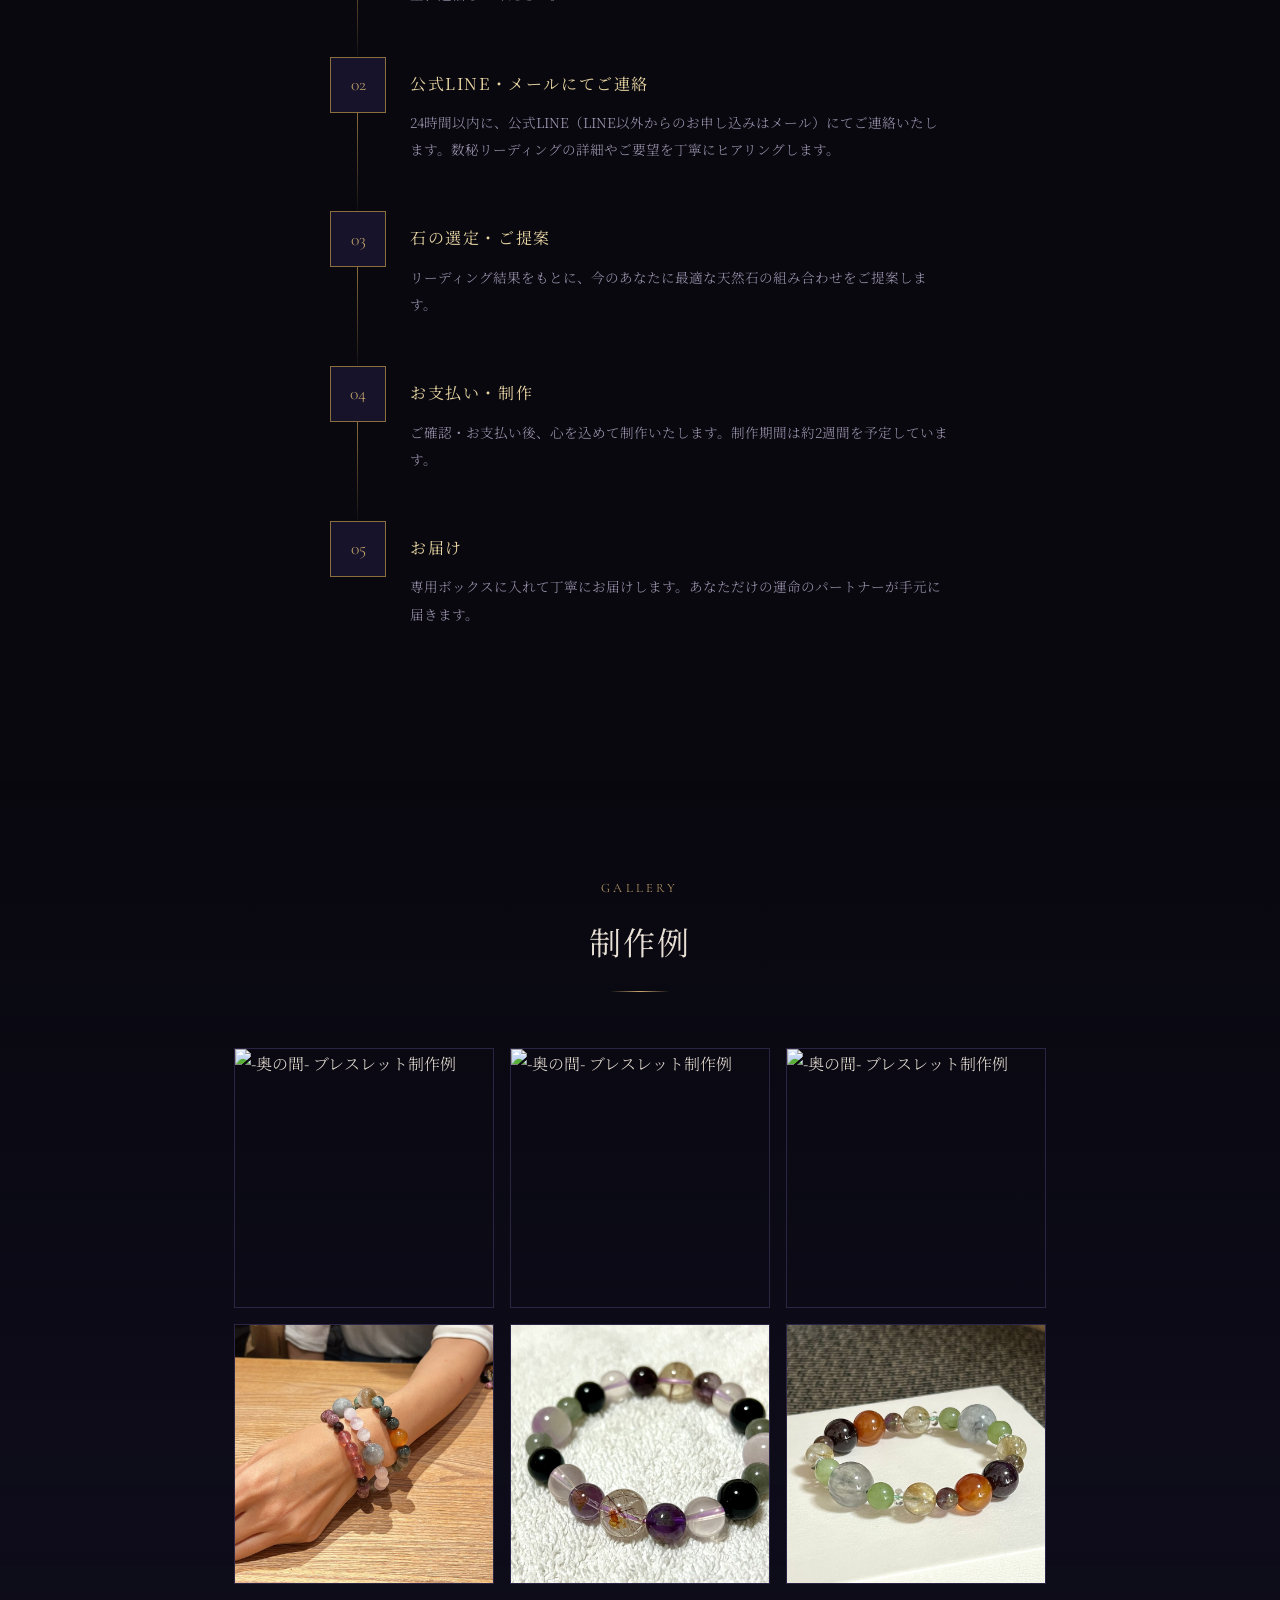
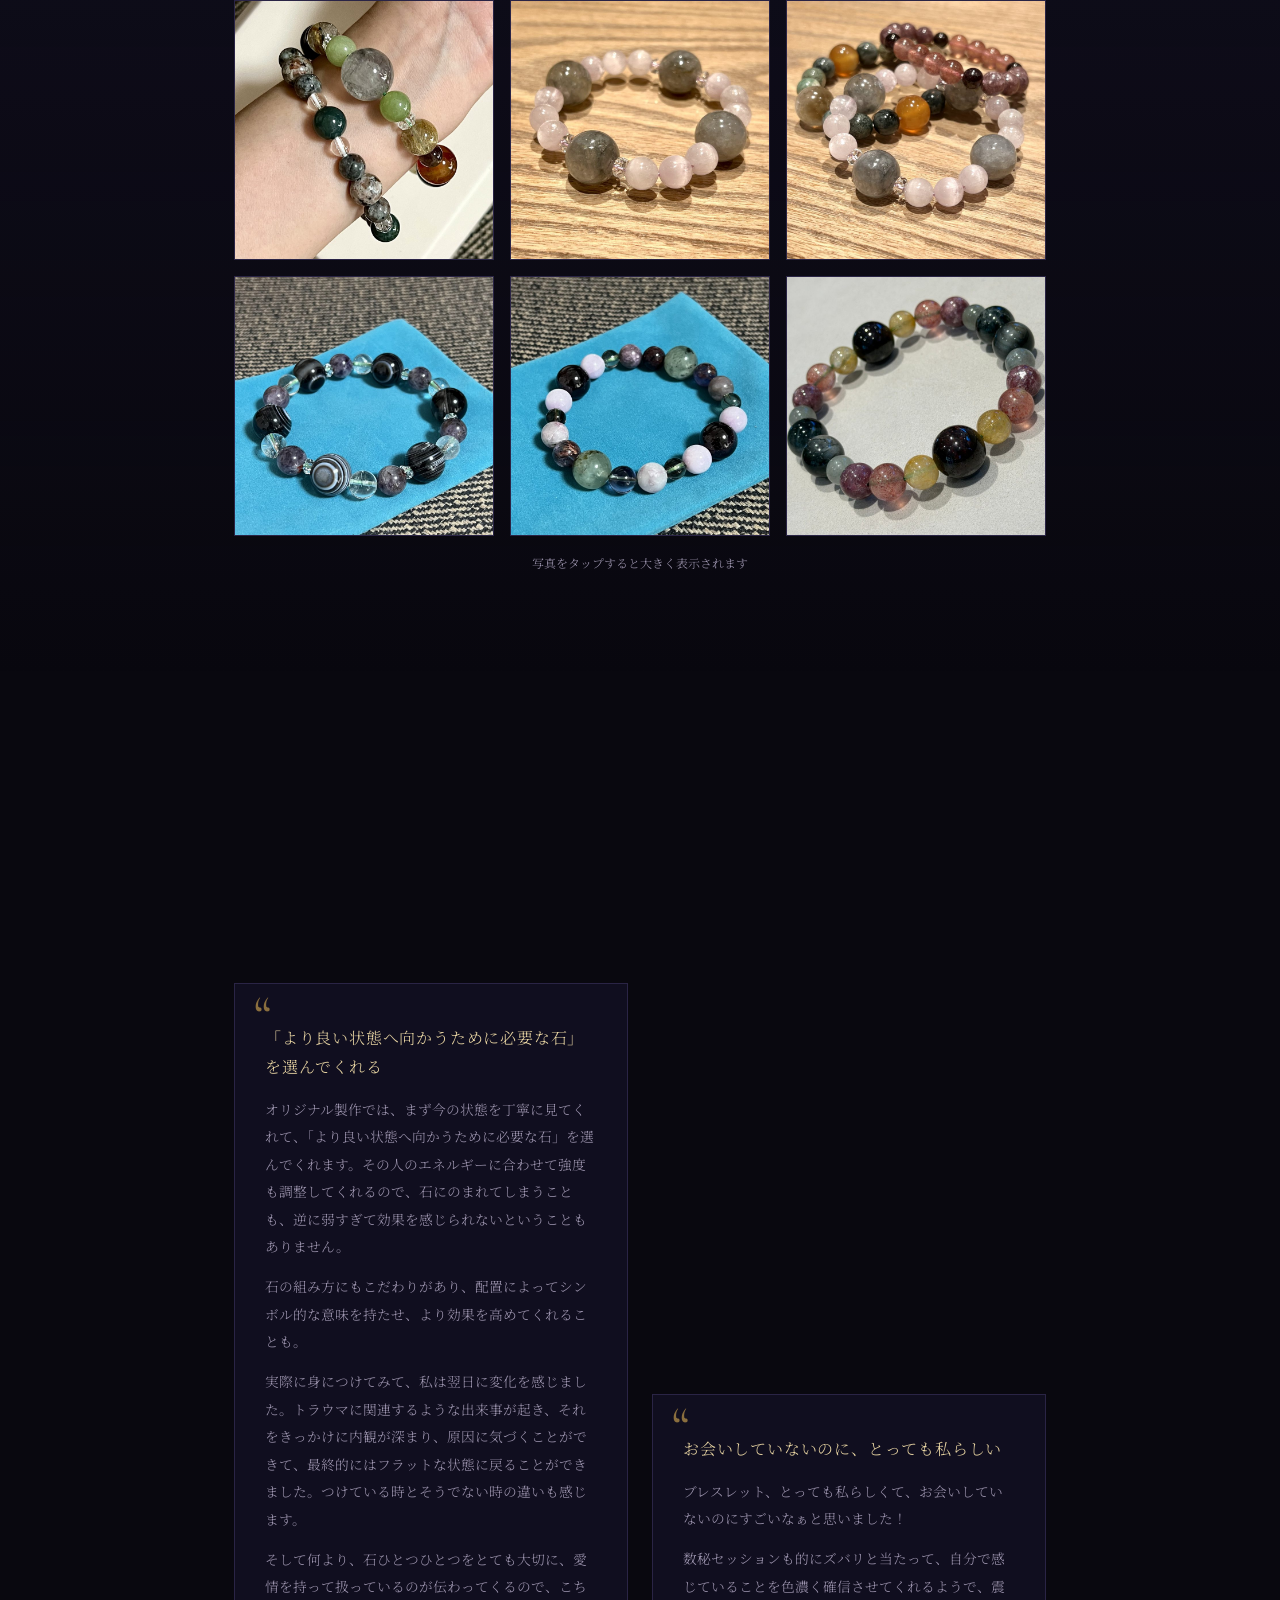
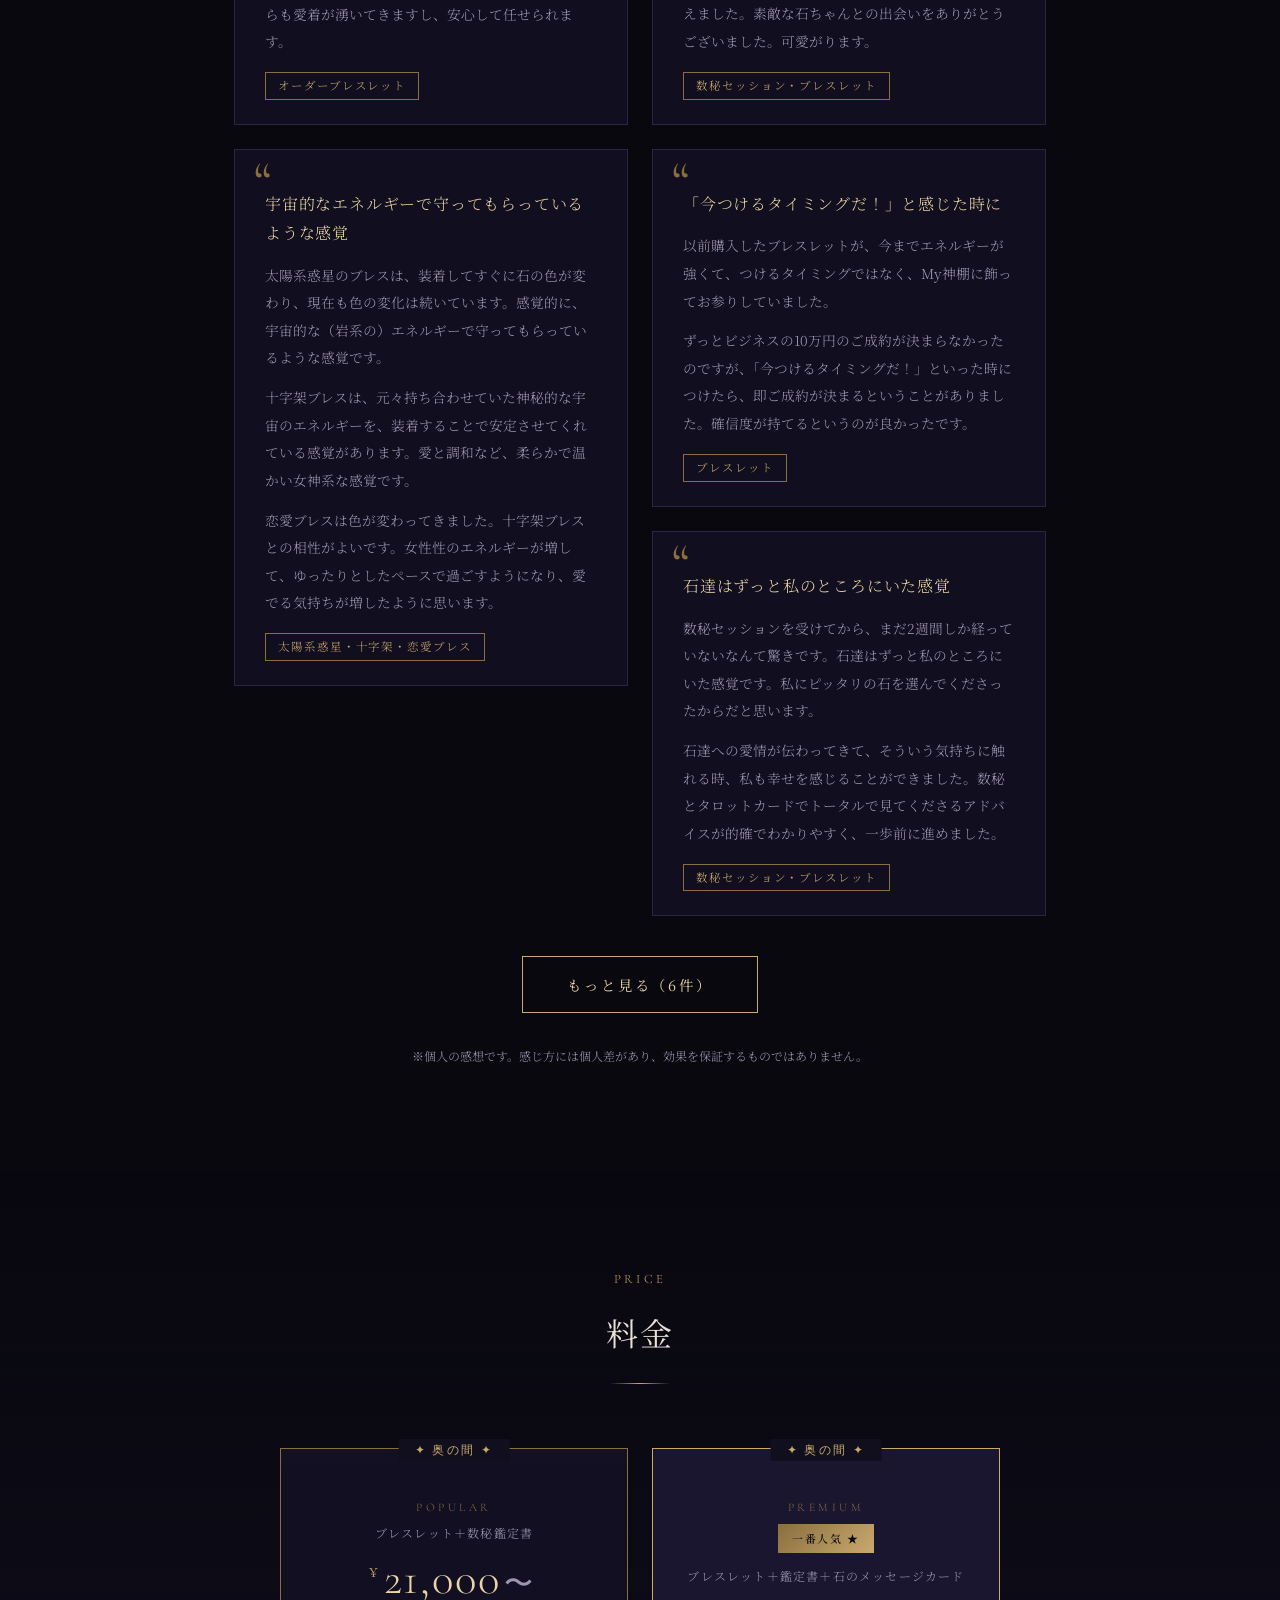
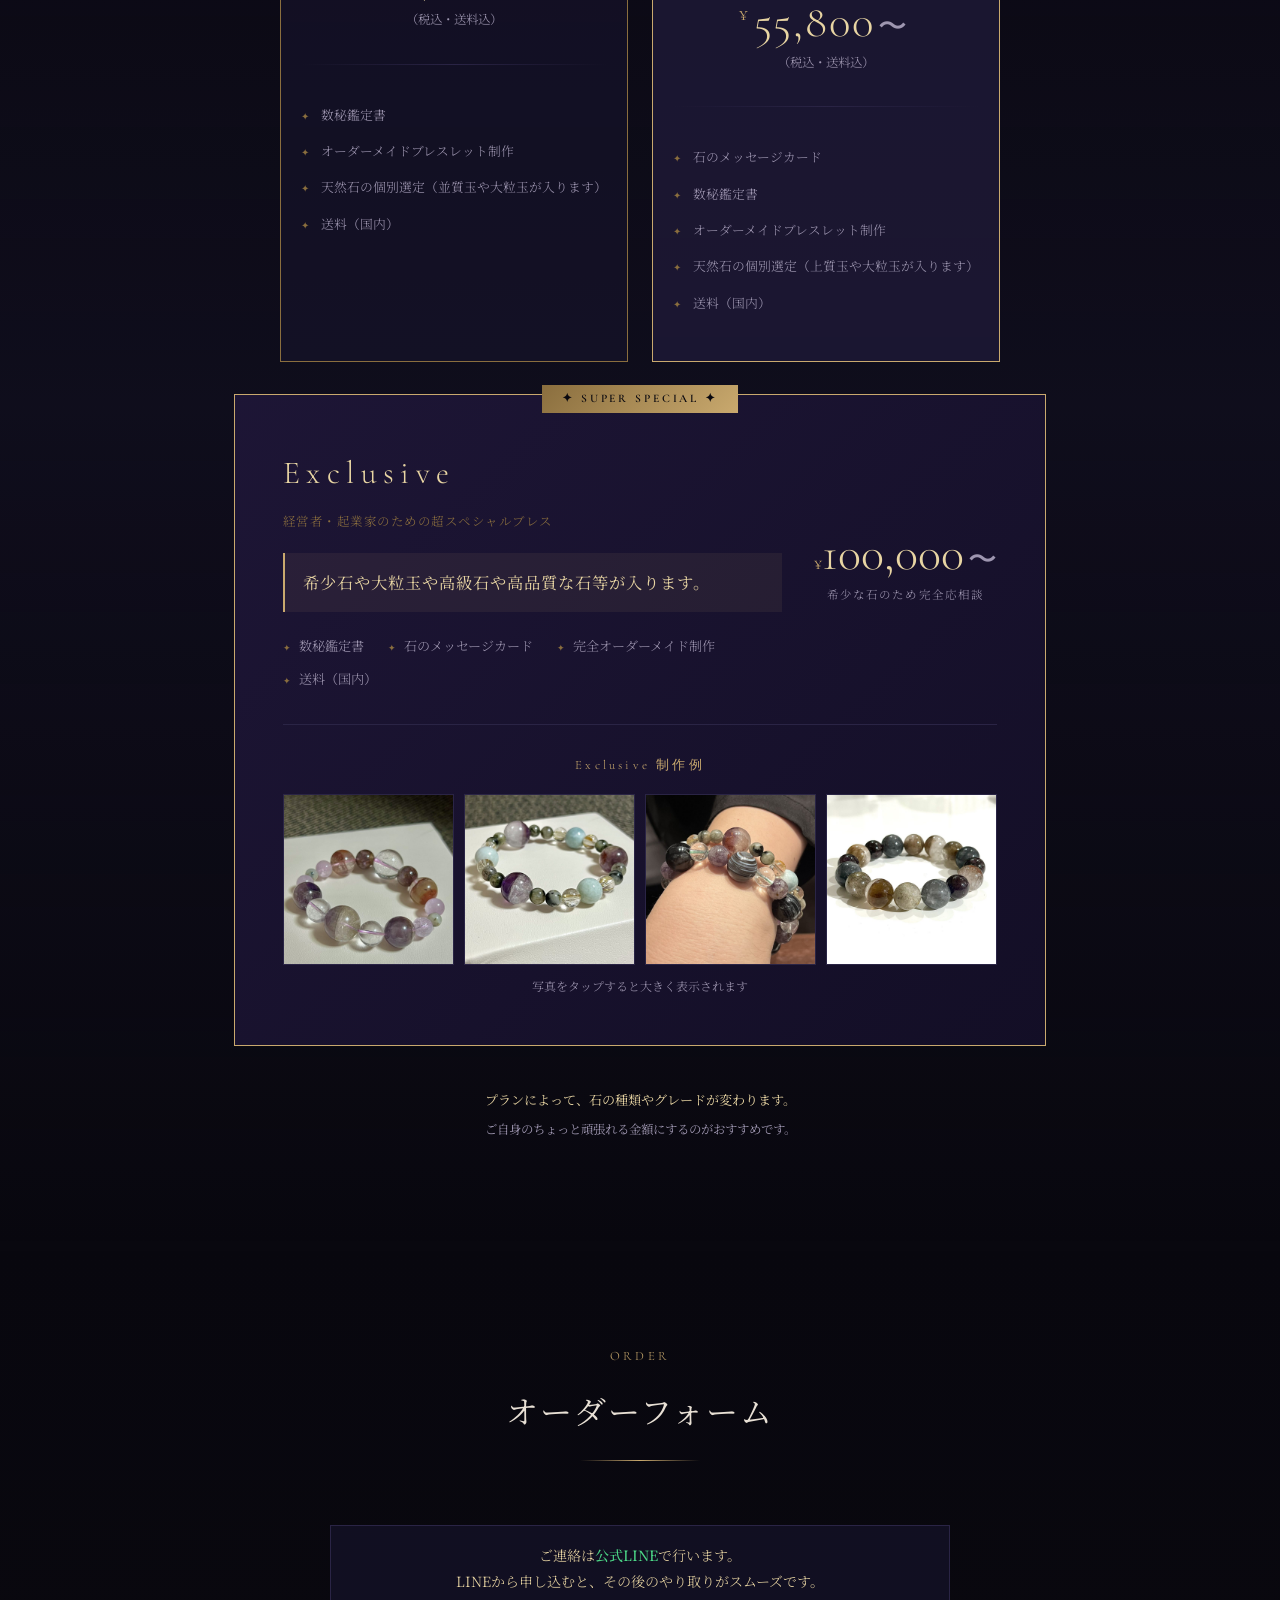
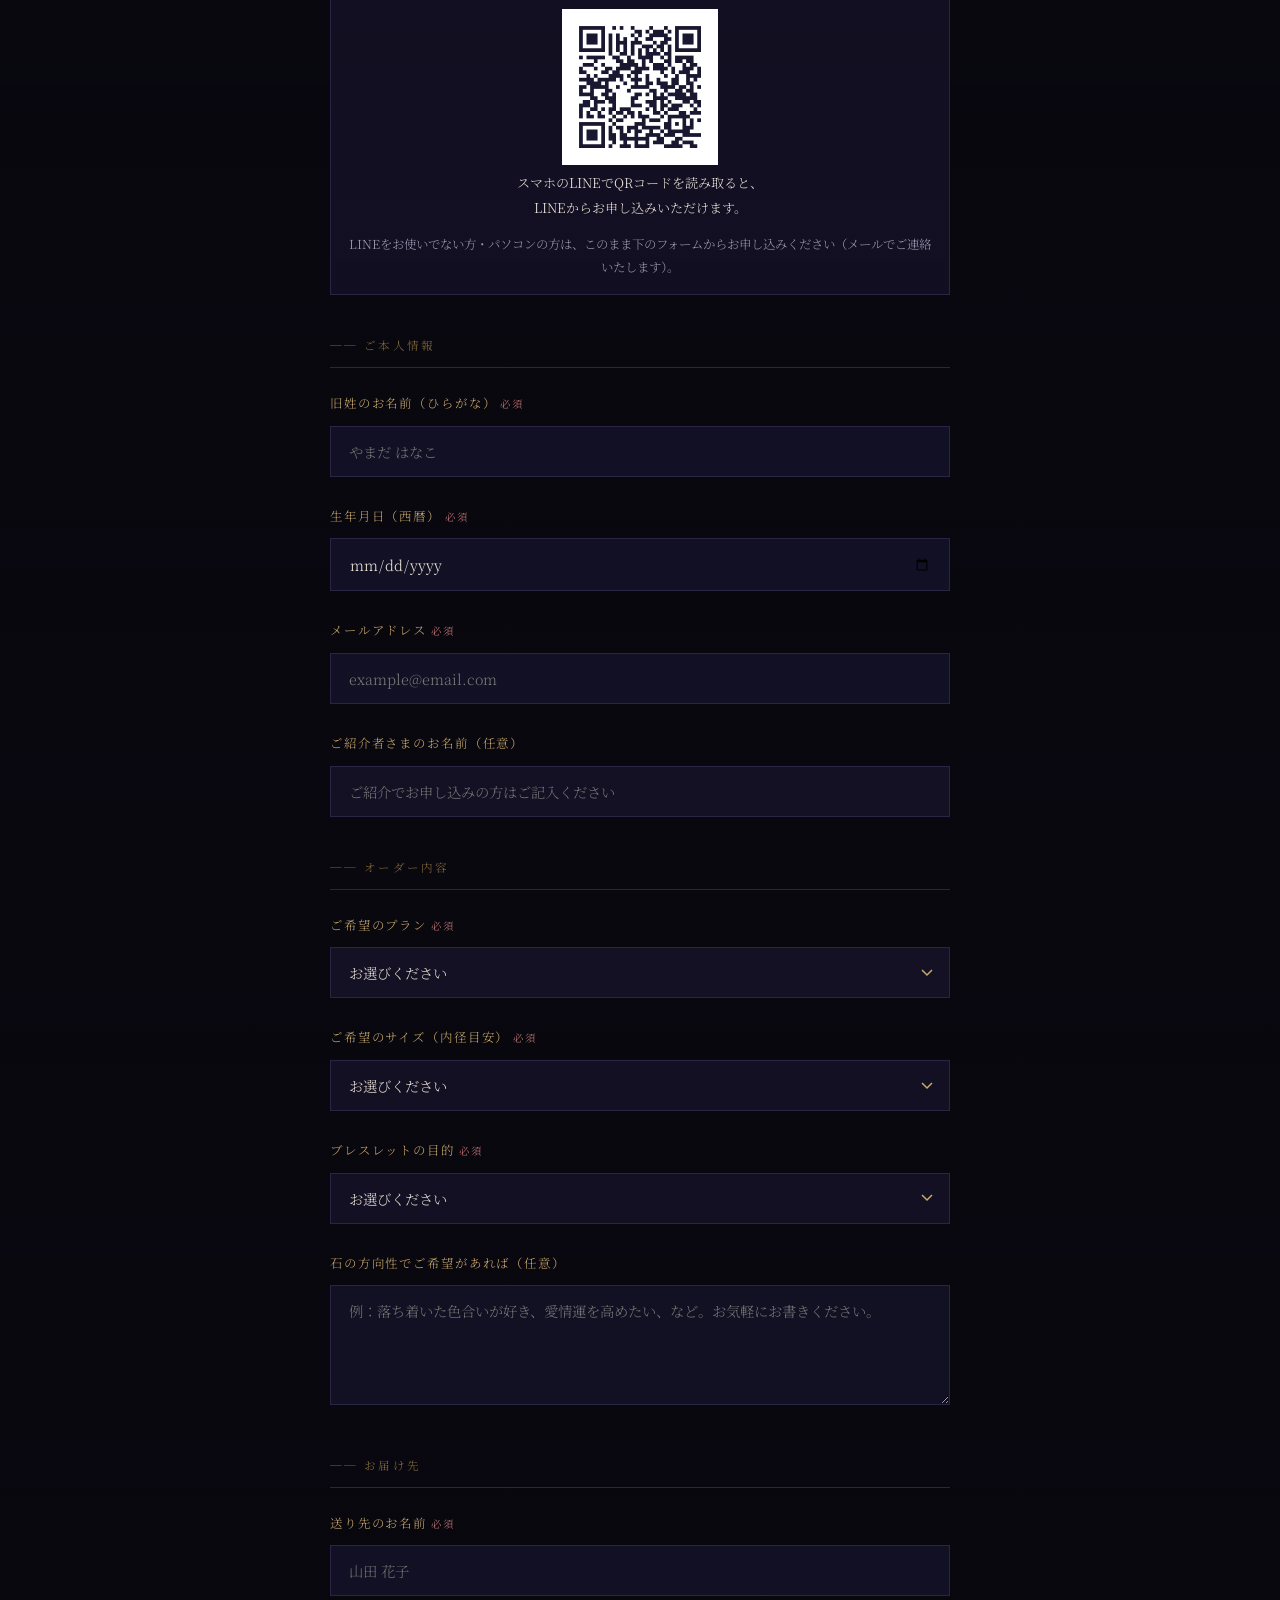
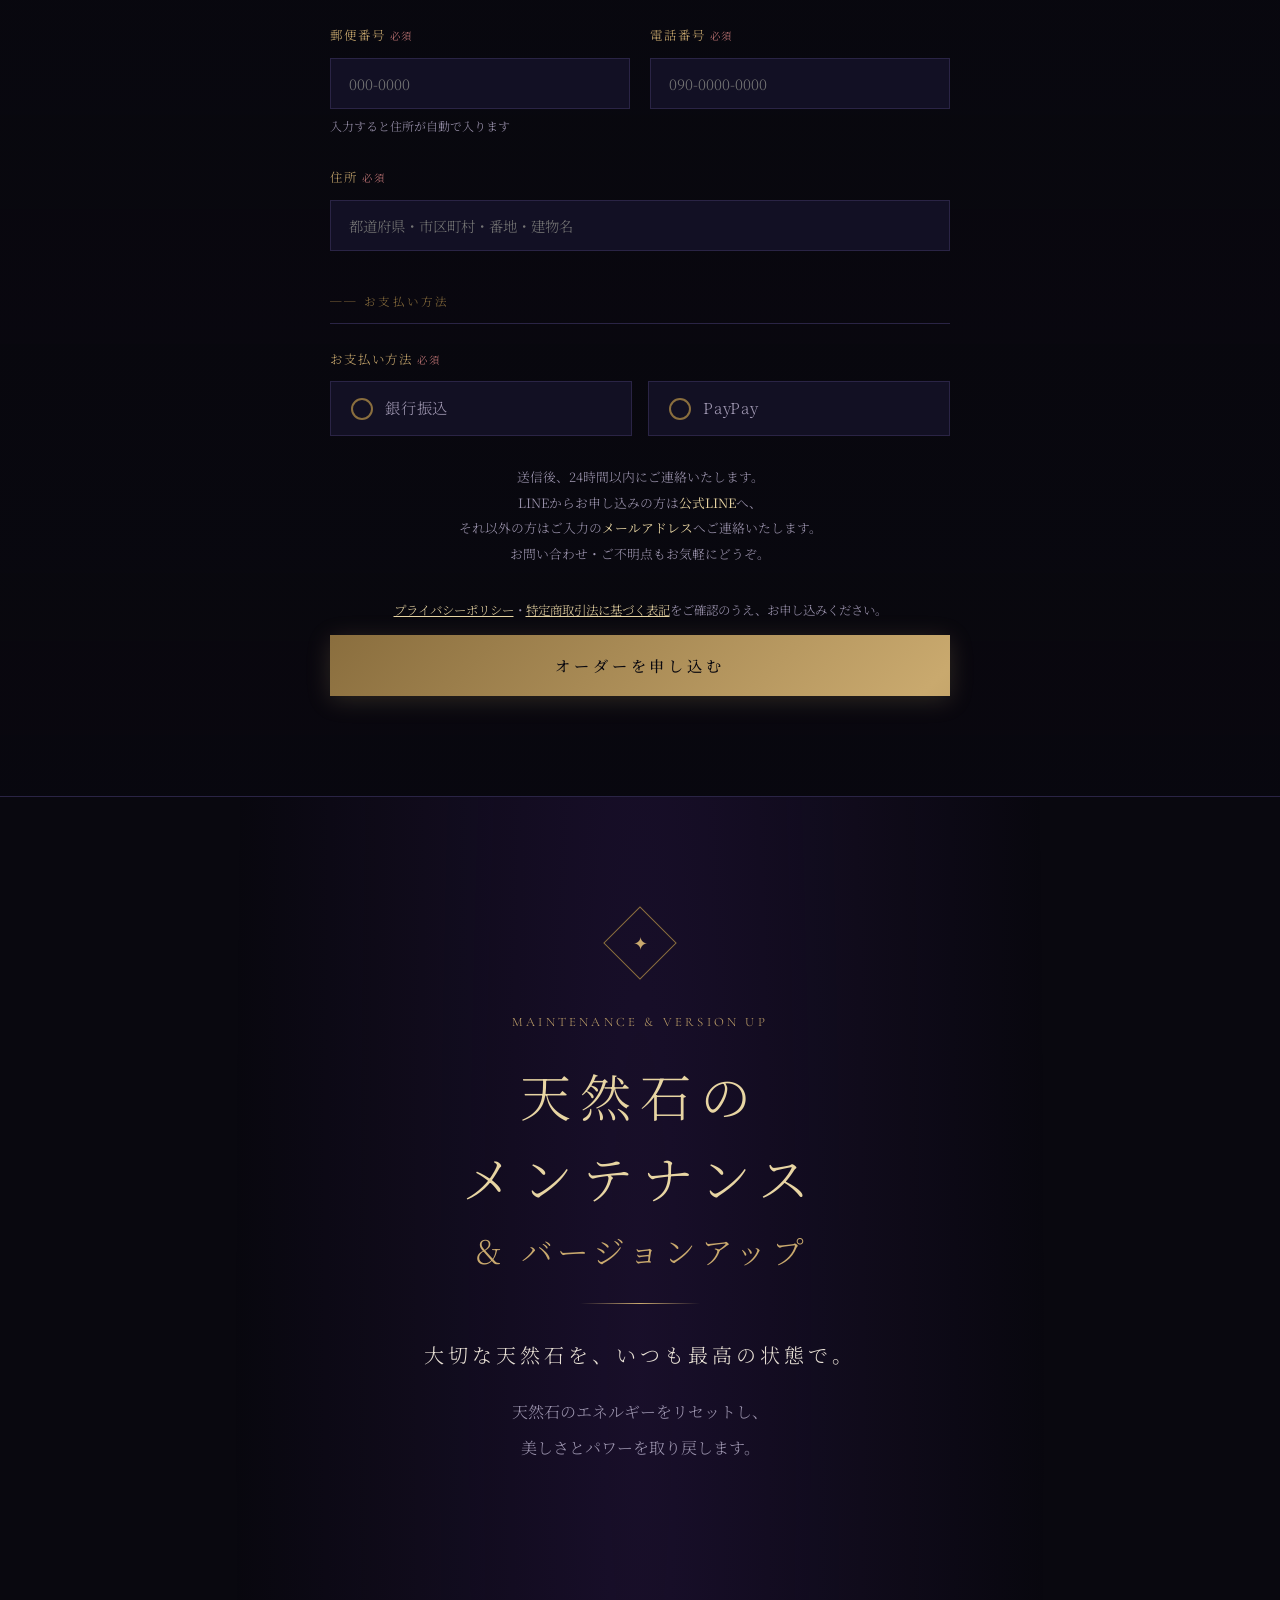
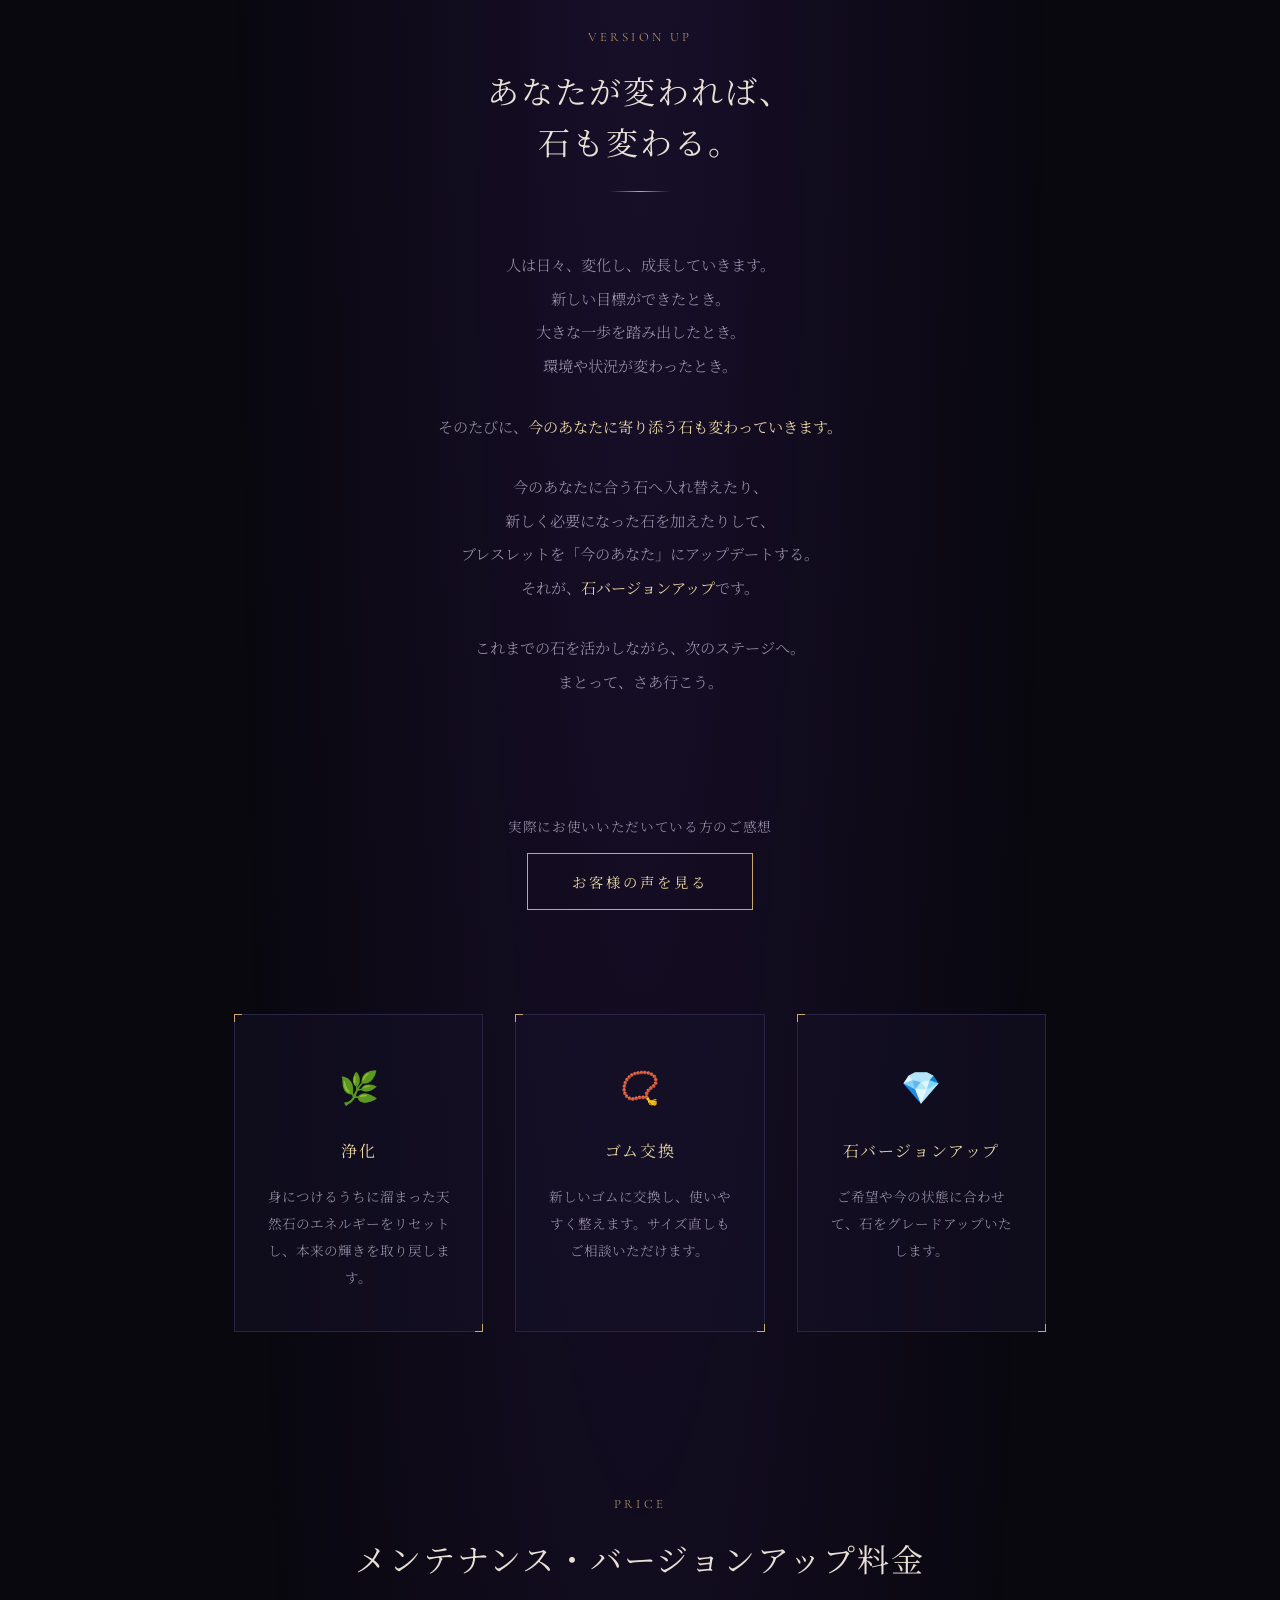
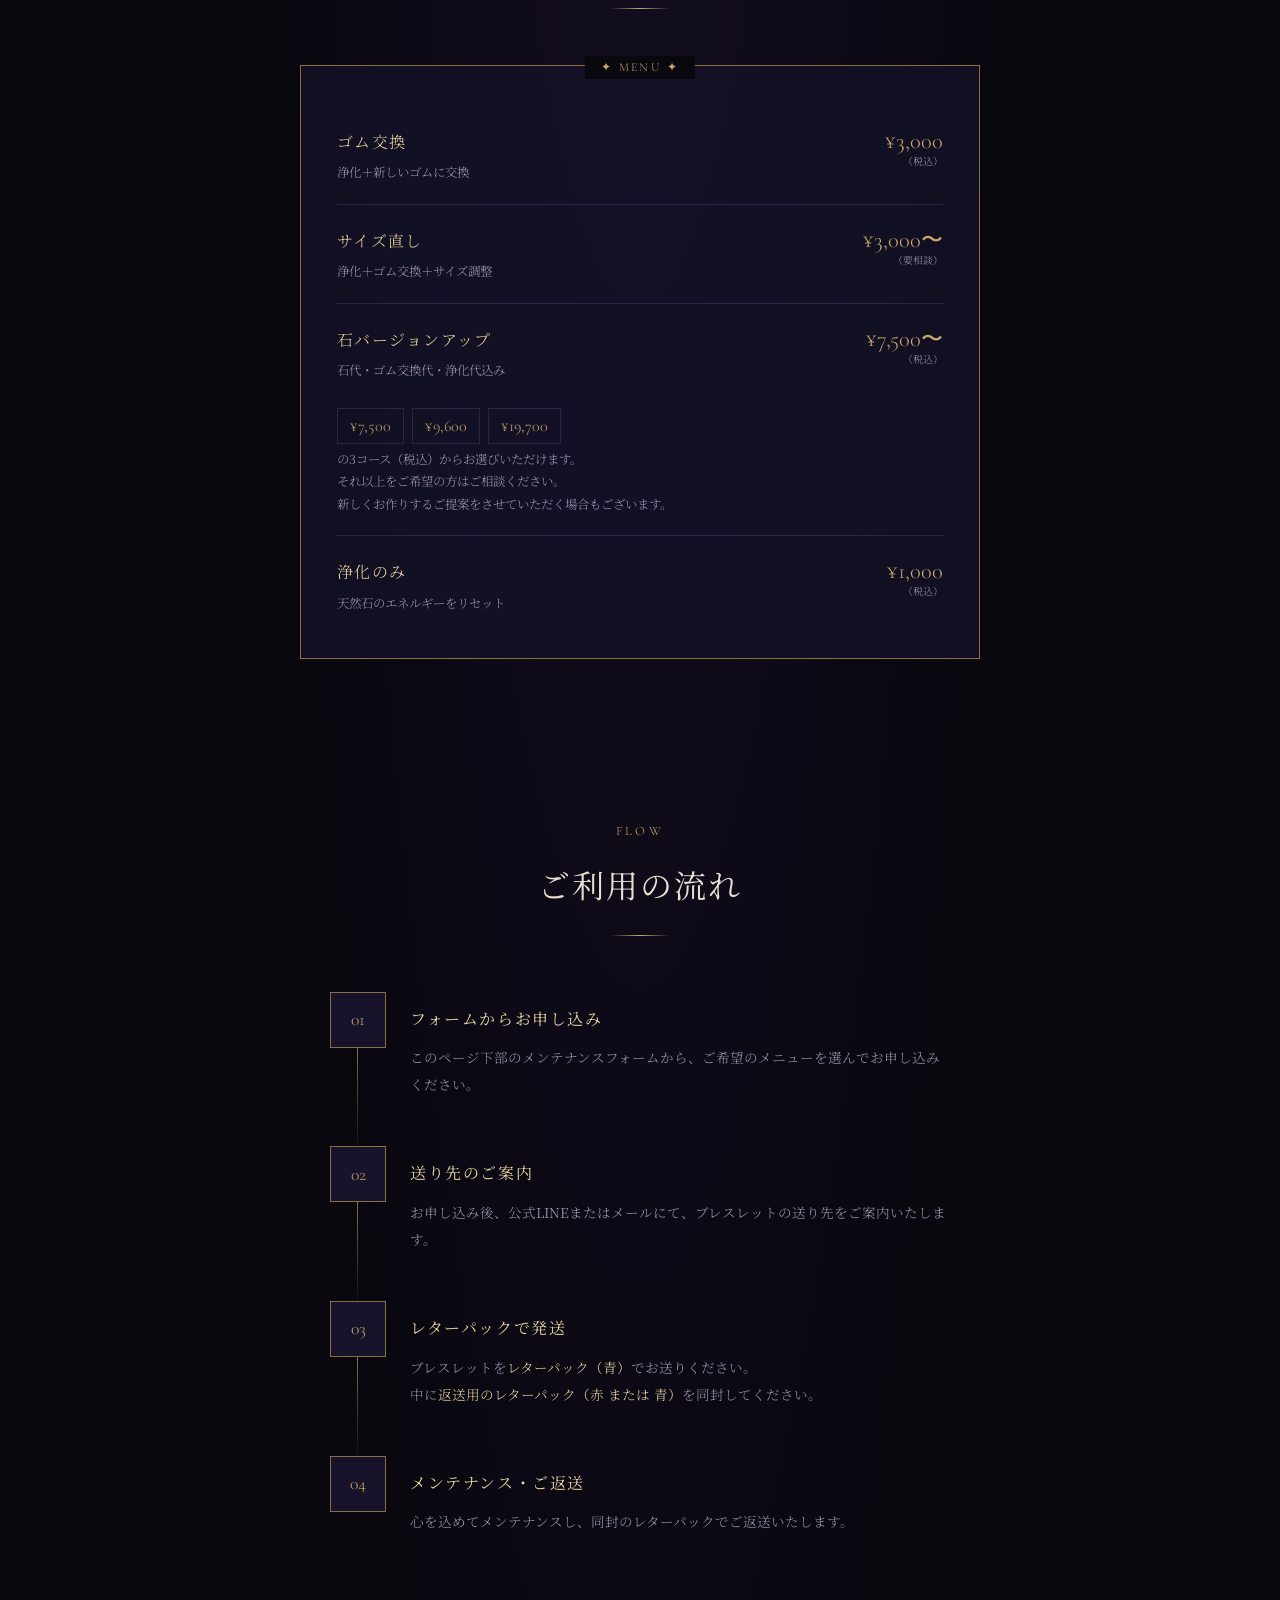
==== commit 810d9928: "メンテナンスのトップへのリンク、お客様の声ボタン、問い合わせ先の統一 - ?form=maintenance-top（#maintenance でも可）でメンテナンス・バージョンアップの題名の位置を表" ====
--- a/index.html
+++ b/index.html
@@ -572,6 +572,34 @@
     }
     .exclusive-photos img, .gallery-item img { cursor: zoom-in; }
     .exclusive-gallery-hint { text-align: center; font-size: .75rem; color: var(--text-muted); margin-top: 10px; }
+
+    /* メンテナンス：お客様の声を見る */
+    .maint-voice-cta { text-align: center; padding: 8px 24px 24px; }
+    .maint-voice-cta p { font-size: .85rem; color: var(--text-muted); margin-bottom: 14px; letter-spacing: .05em; }
+    .maint-voice-cta .btn-outline { font-family: 'Noto Serif JP', serif; background: transparent; cursor: pointer; }
+    .voice-modal {
+      position: fixed; inset: 0; z-index: 210;
+      background: var(--dark);
+      background-image: radial-gradient(ellipse at 50% 0%, rgba(80,40,140,.25) 0%, transparent 55%);
+      overflow-y: auto; -webkit-overflow-scrolling: touch;
+      padding: 24px 16px;
+    }
+    .voice-modal[hidden] { display: none; }
+    .voice-modal-inner { position: relative; max-width: 720px; margin: 0 auto; padding: 48px 0 24px; }
+    .voice-modal .section-label { margin-bottom: 12px; }
+    .voice-modal .section-title { margin-bottom: 12px; }
+    .voice-modal .voice-note { margin: 0 0 28px; }
+    .voice-modal-list + .voice-note { margin: 8px 0 24px; }
+    .voice-modal .voice-card { display: block; }
+    .voice-modal-close {
+      position: fixed; top: 10px; right: 14px; z-index: 211;
+      width: 48px; height: 48px; border: 1px solid var(--gold-dark); border-radius: 50%;
+      background: rgba(9,8,15,.9); color: var(--gold-light);
+      font-size: 1.8rem; line-height: 1; cursor: pointer;
+    }
+    .voice-modal-foot { text-align: center; }
+    .voice-modal-foot .btn-outline { font-family: 'Noto Serif JP', serif; background: transparent; cursor: pointer; }
+    body.modal-open { overflow: hidden; }
 
     /* 写真の拡大表示 */
     .lightbox {
@@ -1752,6 +1780,12 @@
         </p>
       </div>
     </div>
+  </div>
+
+  <!-- お客様の声を見る -->
+  <div class="maint-voice-cta fade-in">
+    <p>実際にお使いいただいている方のご感想</p>
+    <button type="button" class="btn-outline" id="openVoiceModal">お客様の声を見る</button>
   </div>
 
   <!-- メンテナンス内容 -->
@@ -2090,6 +2124,19 @@
     </div>
   </div>
 </section>
+
+<!-- お客様の声（メンテナンスのボタンから開く） -->
+<div class="voice-modal" id="voiceModal" role="dialog" aria-modal="true" aria-labelledby="voiceModalTitle" hidden>
+  <div class="voice-modal-inner">
+    <button type="button" class="voice-modal-close" aria-label="閉じる">×</button>
+    <p class="section-label">Voice</p>
+    <h2 class="section-title" id="voiceModalTitle">お客様の声</h2>
+    <p class="voice-note">※個人の感想です。感じ方には個人差があり、効果を保証するものではありません。</p>
+    <div class="voice-modal-list"></div>
+    <p class="voice-note">※個人の感想です。感じ方には個人差があり、効果を保証するものではありません。</p>
+    <div class="voice-modal-foot"><button type="button" class="btn-outline voice-modal-close2">閉じる</button></div>
+  </div>
+</div>
 
 <!-- 写真の拡大表示 -->
 <div class="lightbox" id="lightbox" role="dialog" aria-modal="true" aria-label="写真の拡大表示">
@@ -2230,6 +2277,8 @@
   const FORM_SELECTORS = {
     order: '#order .form-header',
     maintenance: '#maintenance-form .form-header',
+    // メンテナンス・バージョンアップのトップ（題名）
+    'maintenance-top': '#maintenance .maint-hero .section-label',
   };
   let formAligned = false;
   function openForm(name) {
@@ -2239,8 +2288,9 @@
   }
 
   async function initLine() {
-    // ?form=order / ?form=maintenance 付きで開いたときは、LINEの外（ブラウザ）でもそのフォームを表示
-    openForm(getFormParam());
+    // ?form=order / ?form=maintenance / ?form=maintenance-top 付きで開いたときは、LINEの外（ブラウザ）でもその位置を表示
+    // #maintenance などのページ内リンクで開いたときも、読み込み後に位置を合わせ直す
+    openForm(getFormParam() || ({ '#maintenance': 'maintenance-top', '#maintenance-form': 'maintenance', '#order': 'order' })[location.hash]);
     if (!LIFF_ID || !window.liff) return;
     try {
       await liff.init({ liffId: LIFF_ID });
@@ -2294,6 +2344,34 @@
     });
     voiceMoreBtn.parentElement.remove();
   });
+
+  // ── メンテナンスの「お客様の声を見る」 ──
+  const voiceModal = document.getElementById('voiceModal');
+  const voiceModalList = voiceModal.querySelector('.voice-modal-list');
+  let voiceModalReturnFocus = null;
+  function openVoiceModal() {
+    if (!voiceModalList.children.length) {
+      document.querySelectorAll('#voice .voice-card').forEach(card => {
+        const clone = card.cloneNode(true);
+        clone.classList.remove('voice-more', 'is-hidden', 'fade-in');
+        voiceModalList.appendChild(clone);
+      });
+    }
+    voiceModalReturnFocus = document.activeElement;
+    voiceModal.hidden = false;
+    voiceModal.scrollTop = 0;
+    document.body.classList.add('modal-open');
+    voiceModal.querySelector('.voice-modal-close').focus();
+  }
+  function closeVoiceModal() {
+    voiceModal.hidden = true;
+    document.body.classList.remove('modal-open');
+    if (voiceModalReturnFocus) voiceModalReturnFocus.focus();
+  }
+  document.getElementById('openVoiceModal').addEventListener('click', openVoiceModal);
+  voiceModal.querySelectorAll('.voice-modal-close, .voice-modal-close2').forEach(btn => btn.addEventListener('click', closeVoiceModal));
+  voiceModal.addEventListener('click', e => { if (e.target === voiceModal) closeVoiceModal(); });
+  document.addEventListener('keydown', e => { if (e.key === 'Escape' && !voiceModal.hidden) closeVoiceModal(); });
 
   // ── 制作例の写真（ギャラリー・Exclusive）をタップで拡大 ──
   const lightbox = document.getElementById('lightbox');
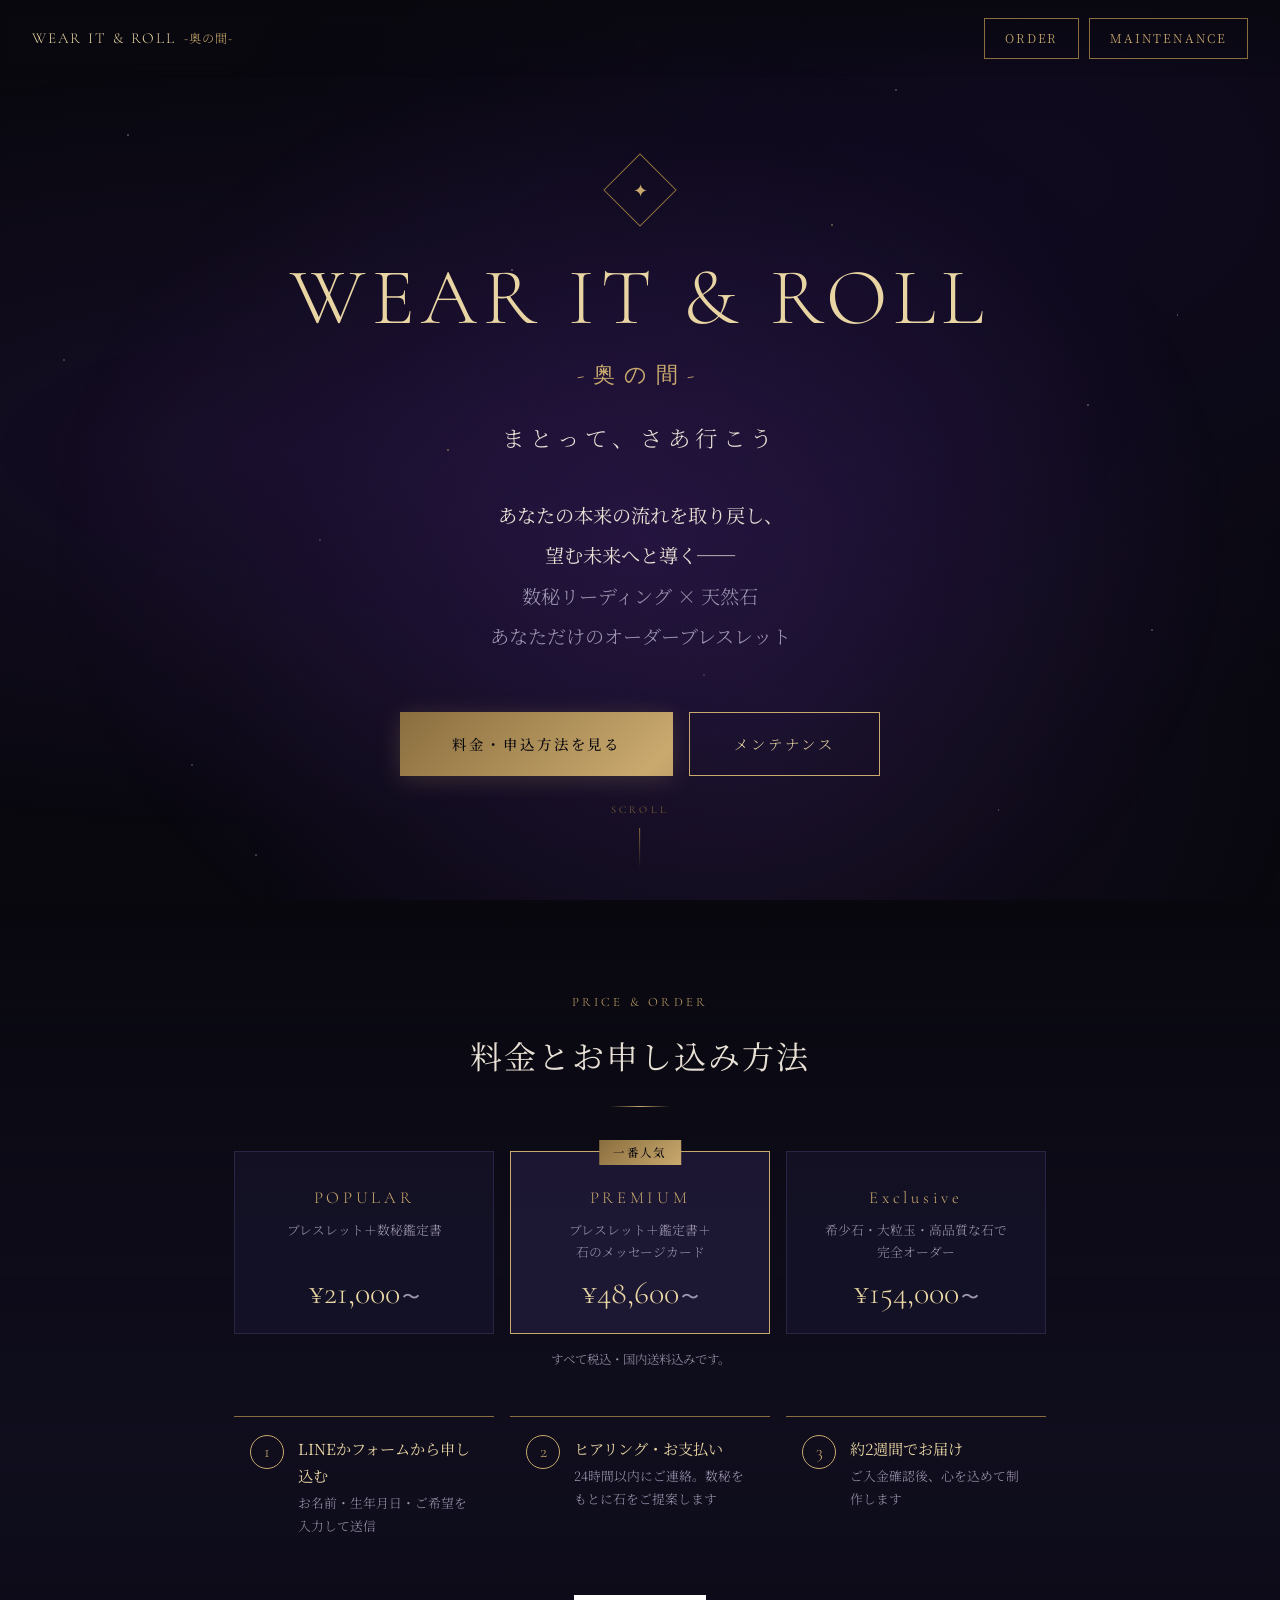
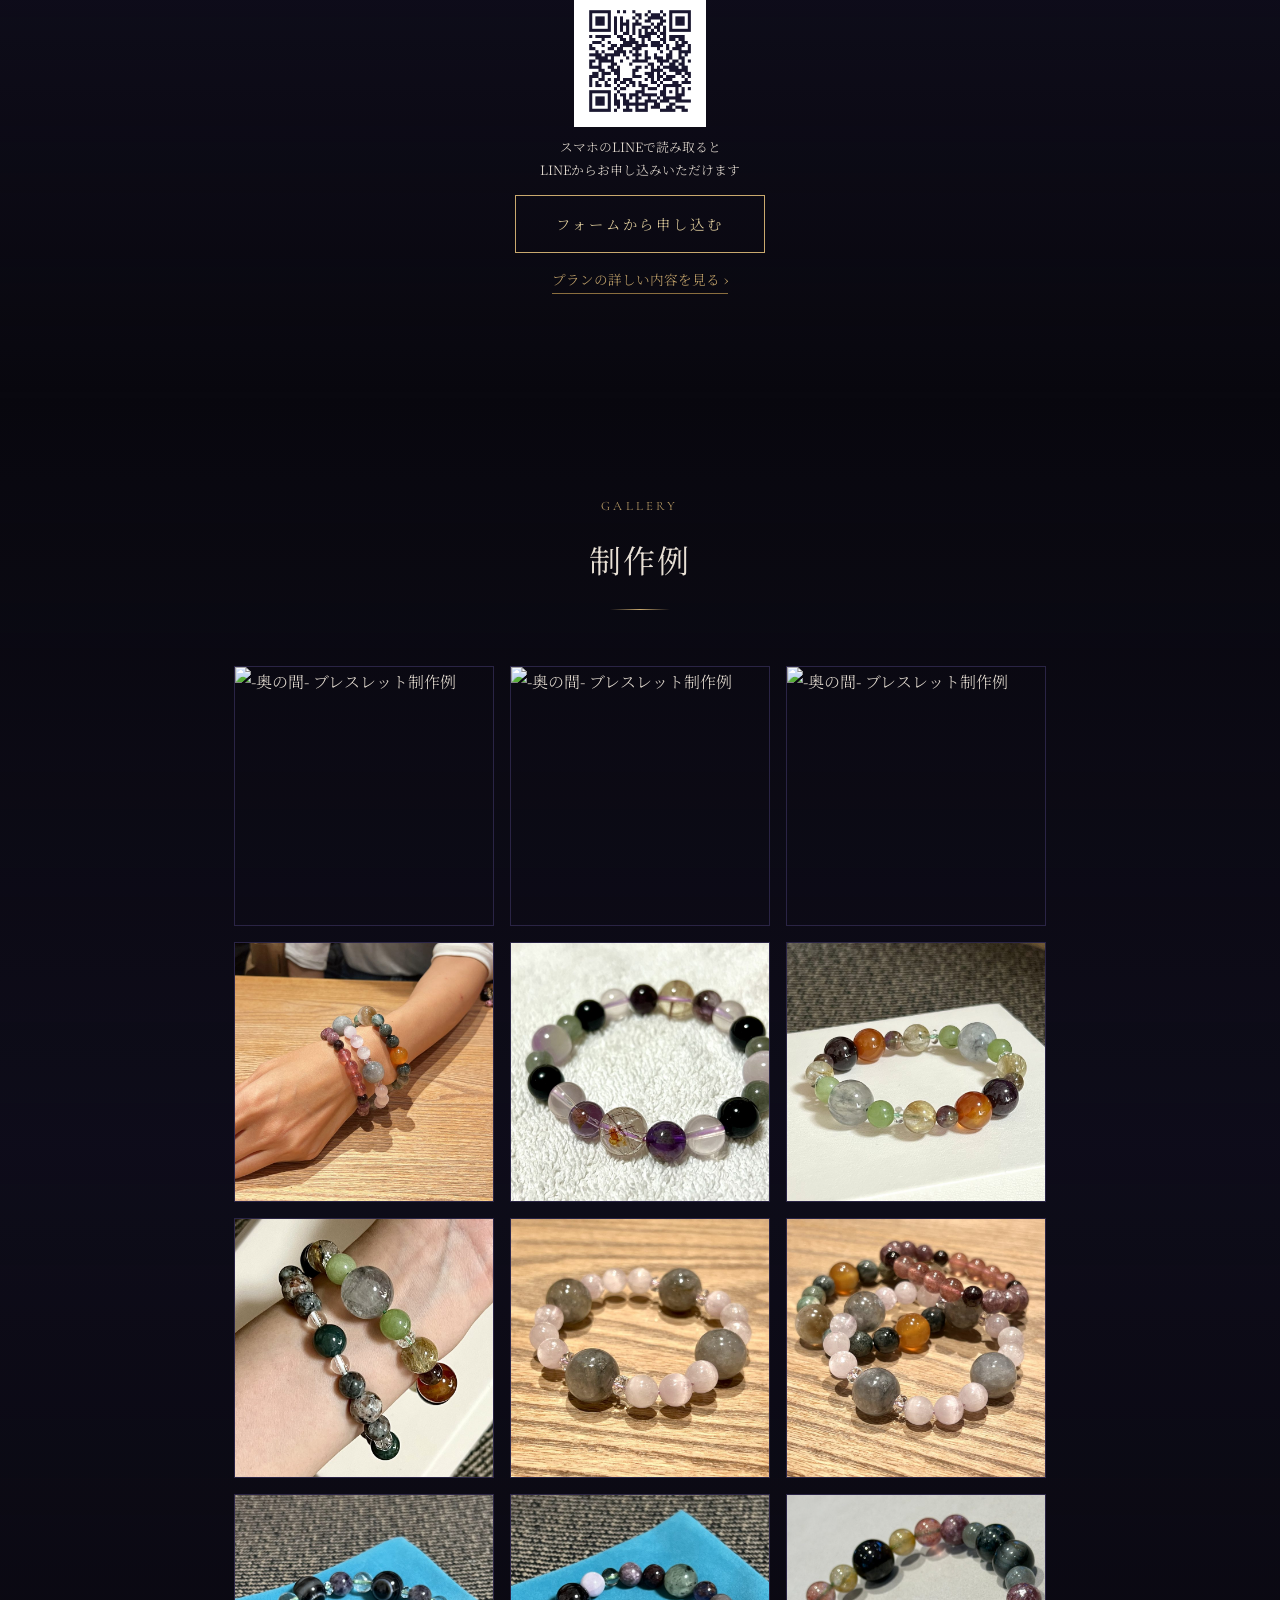
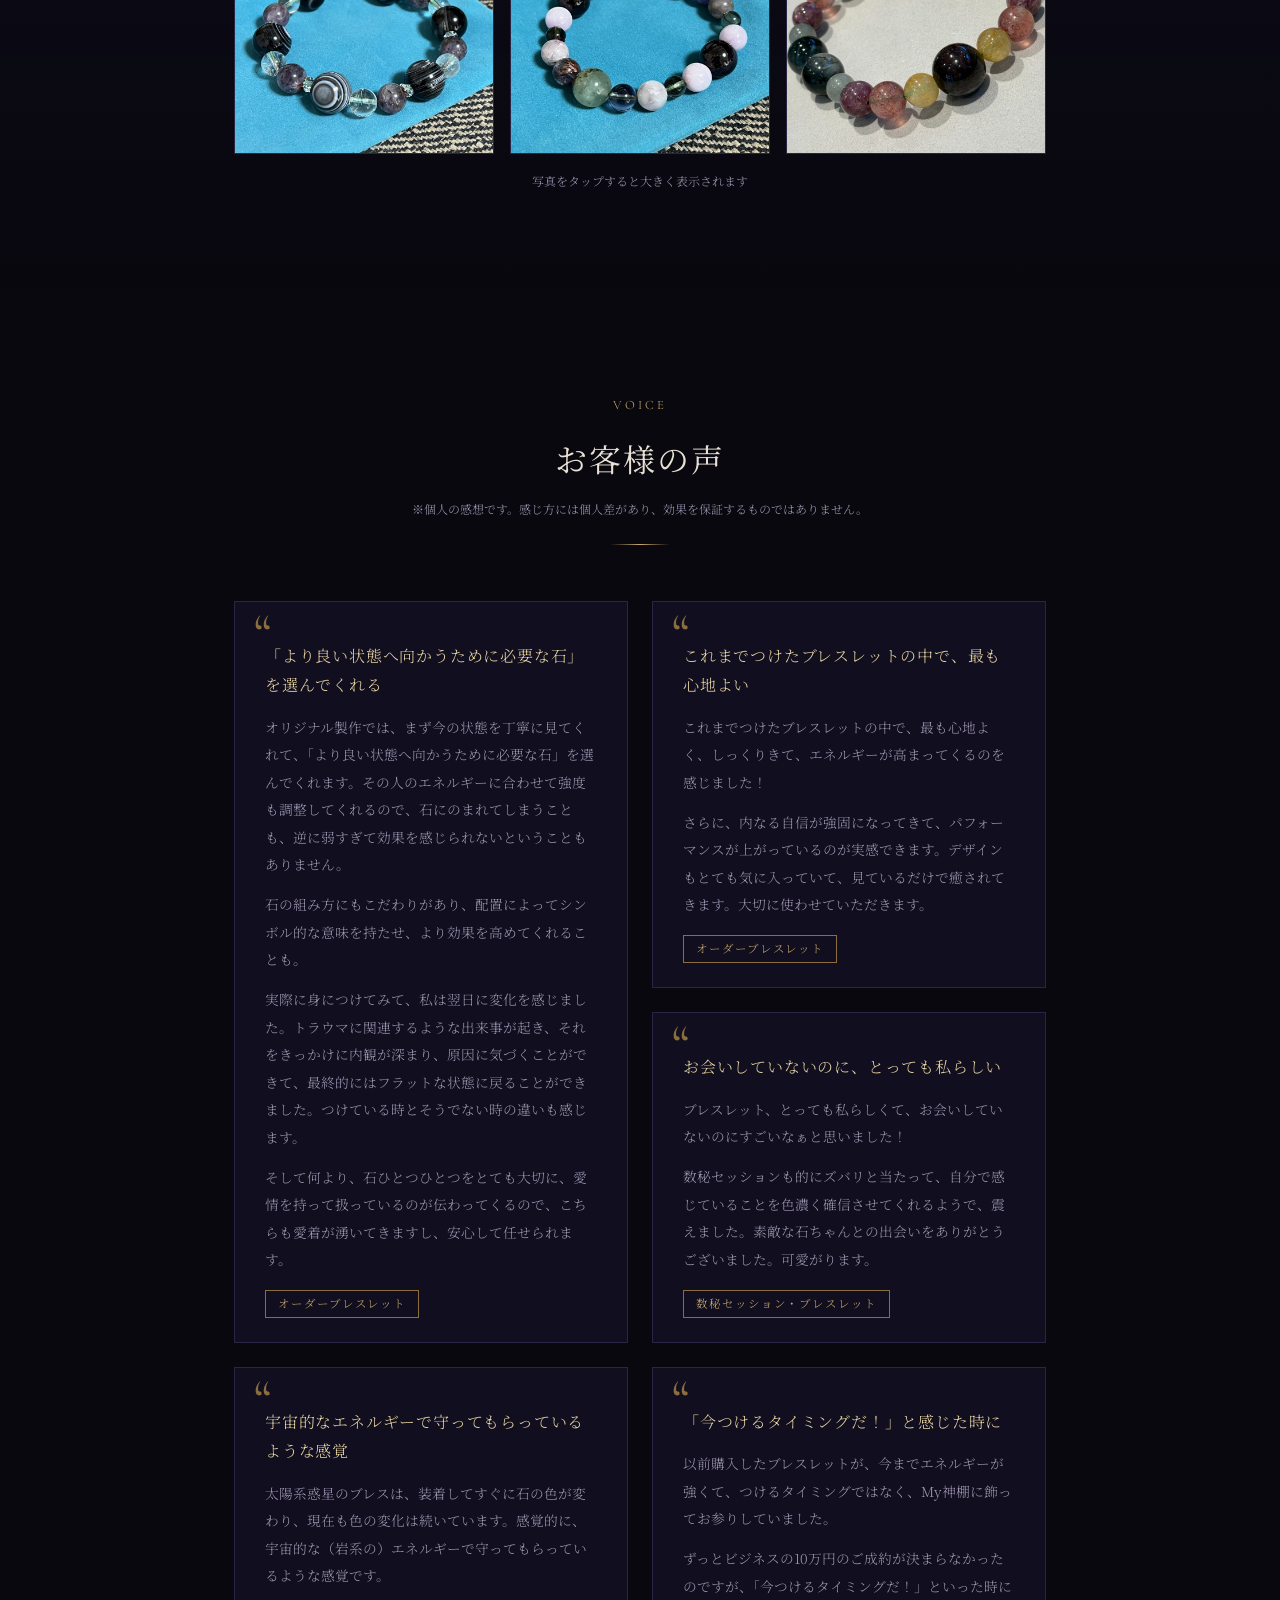
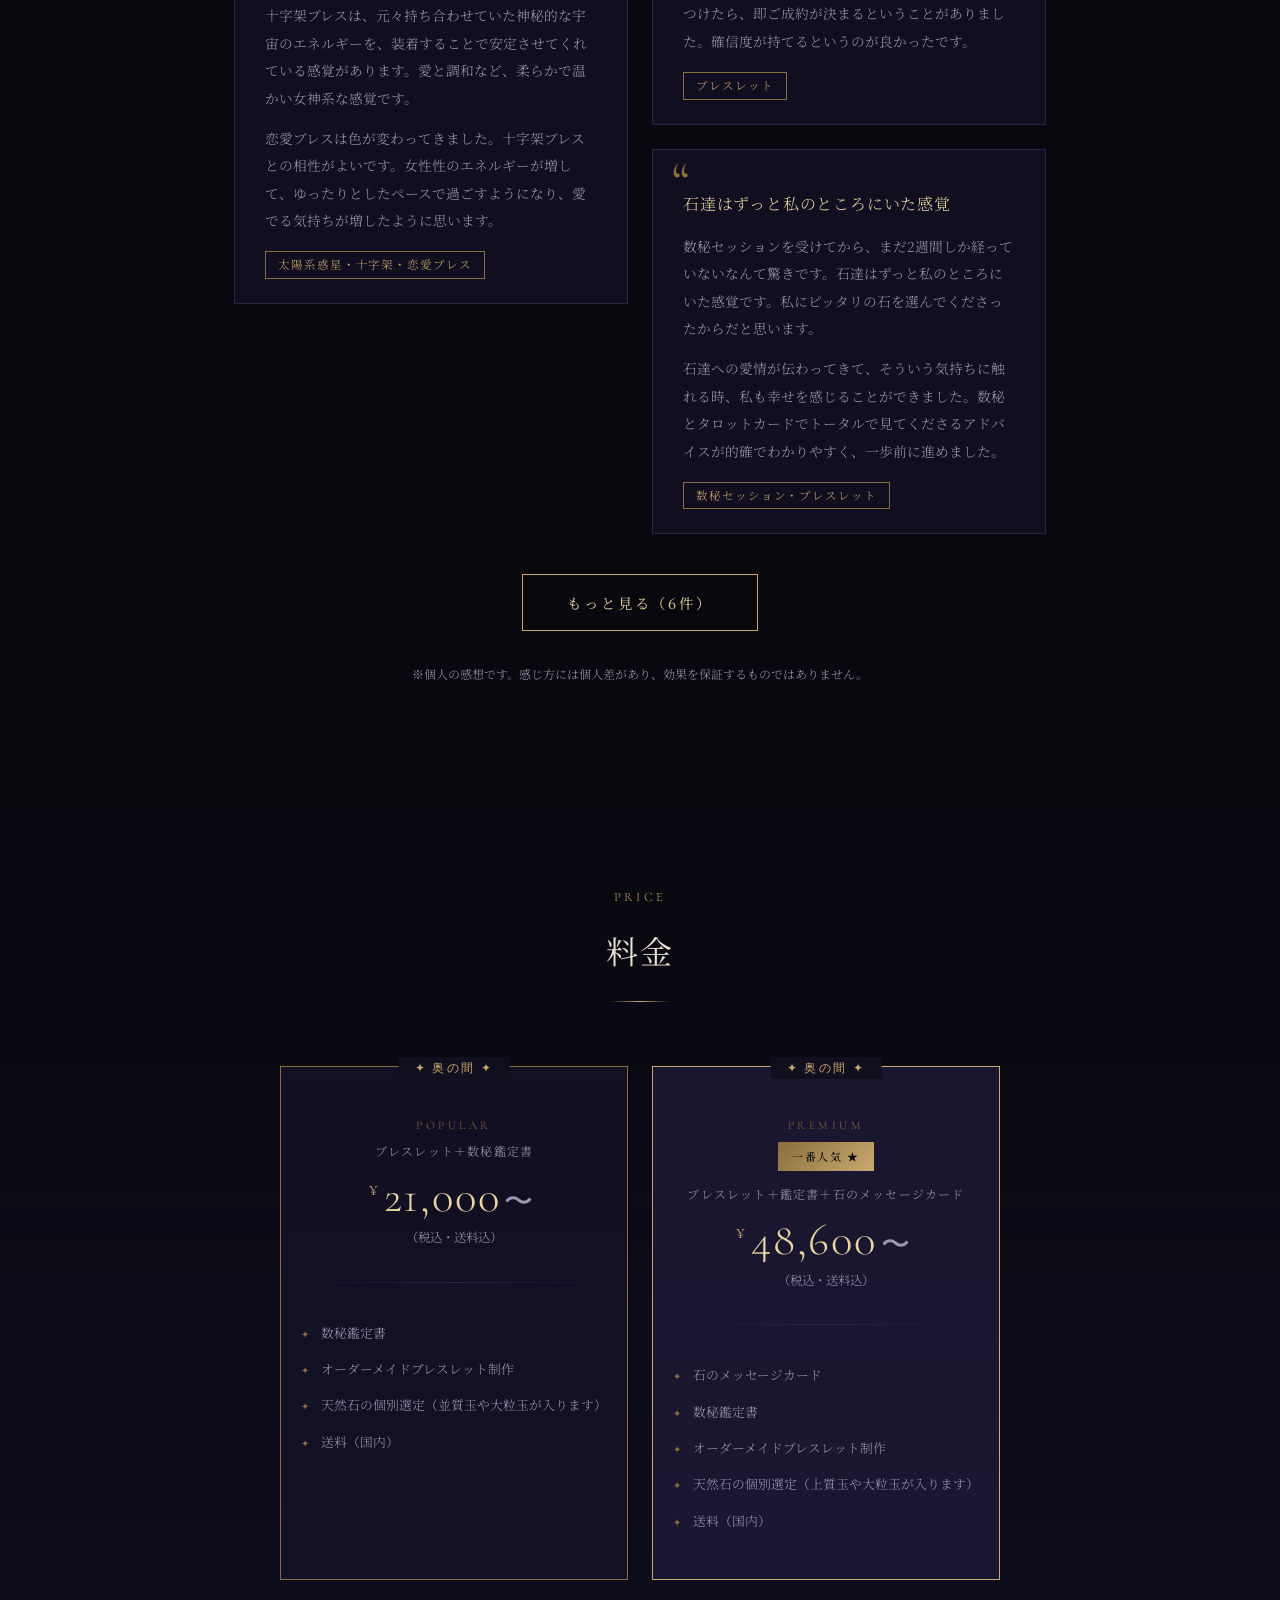
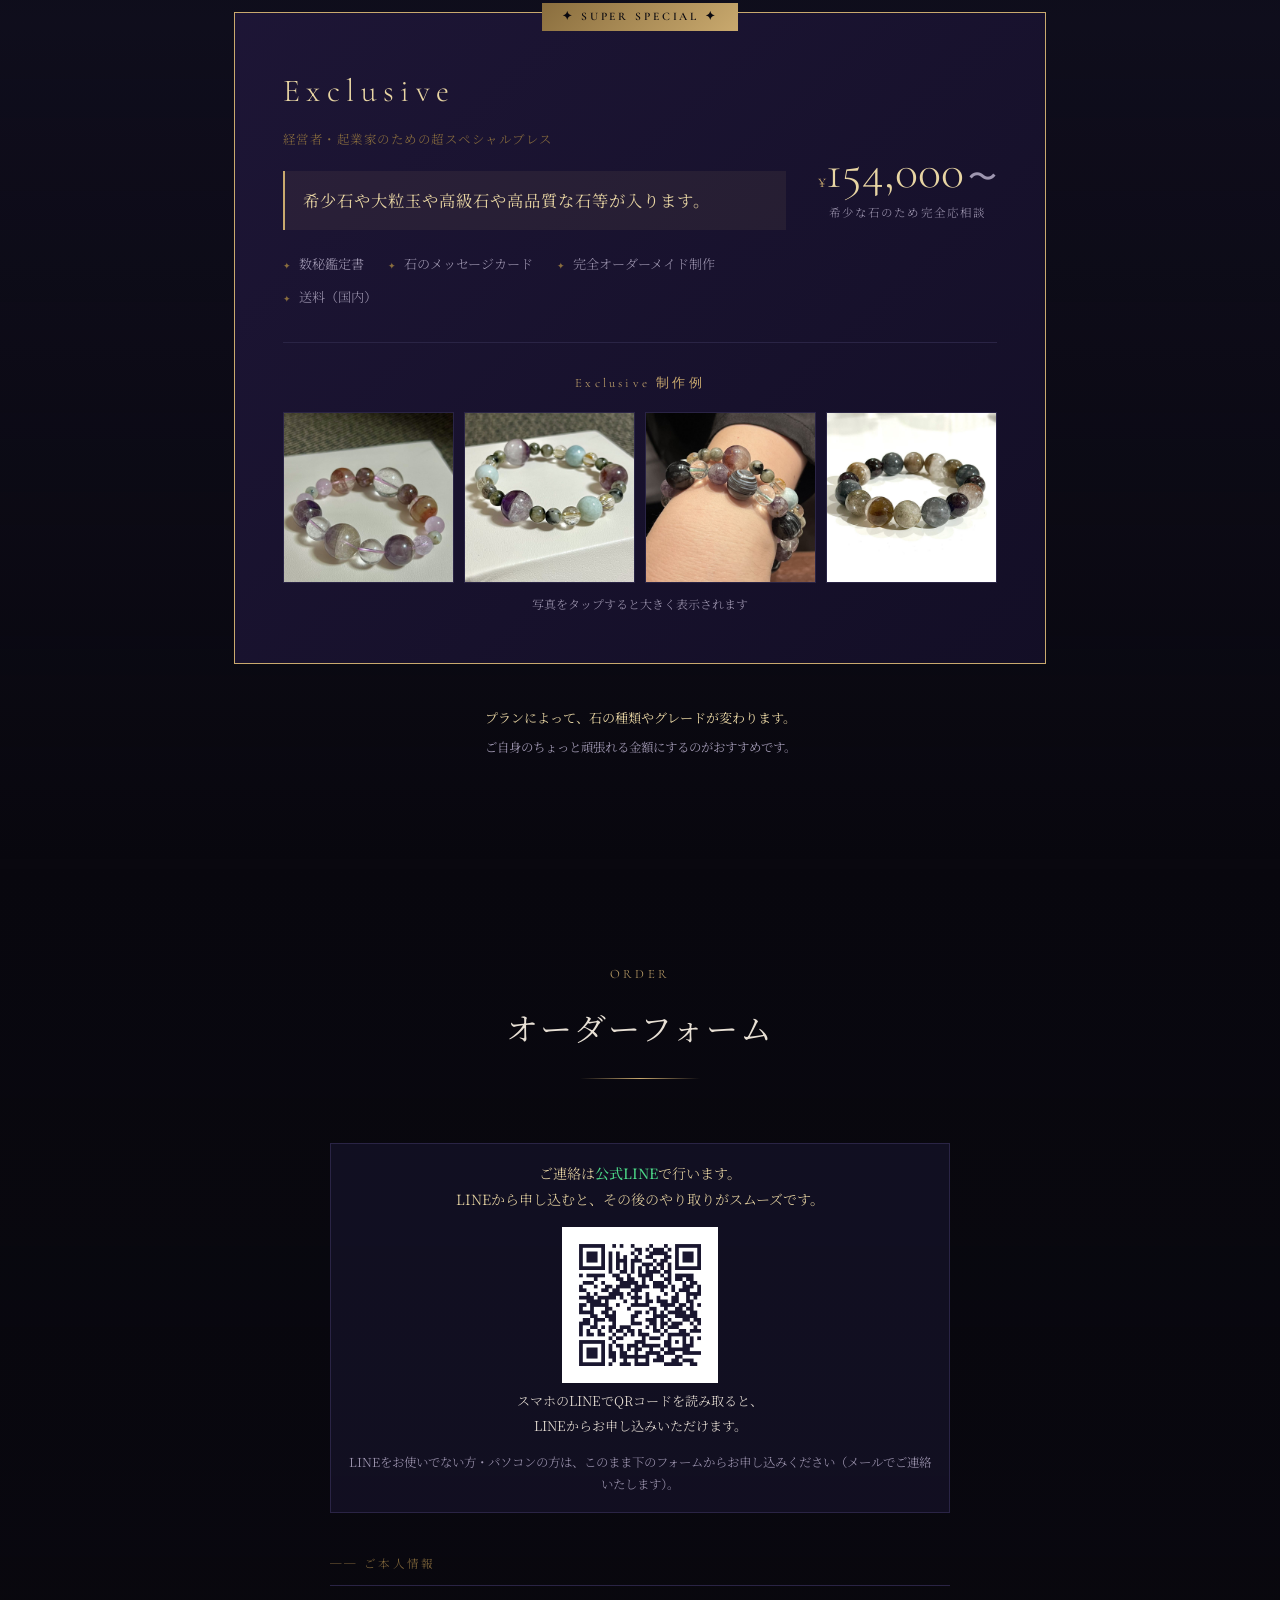
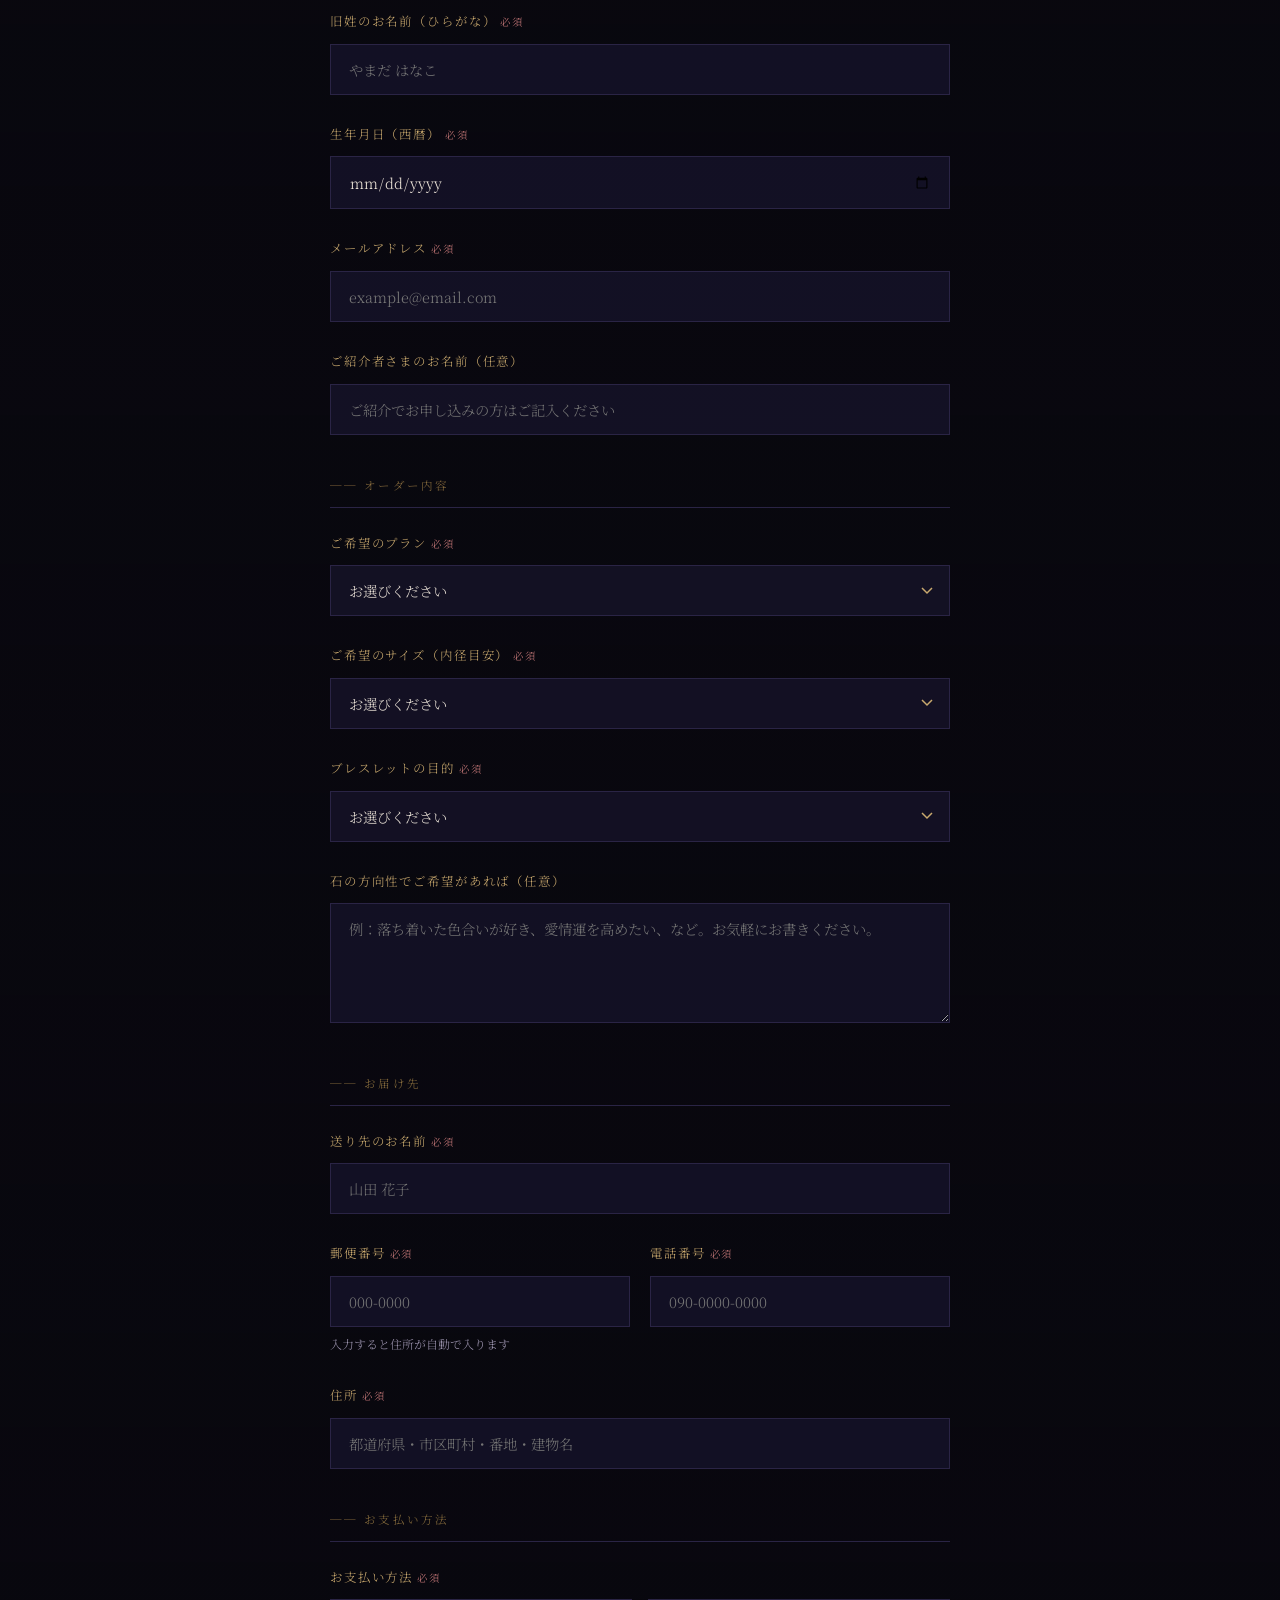
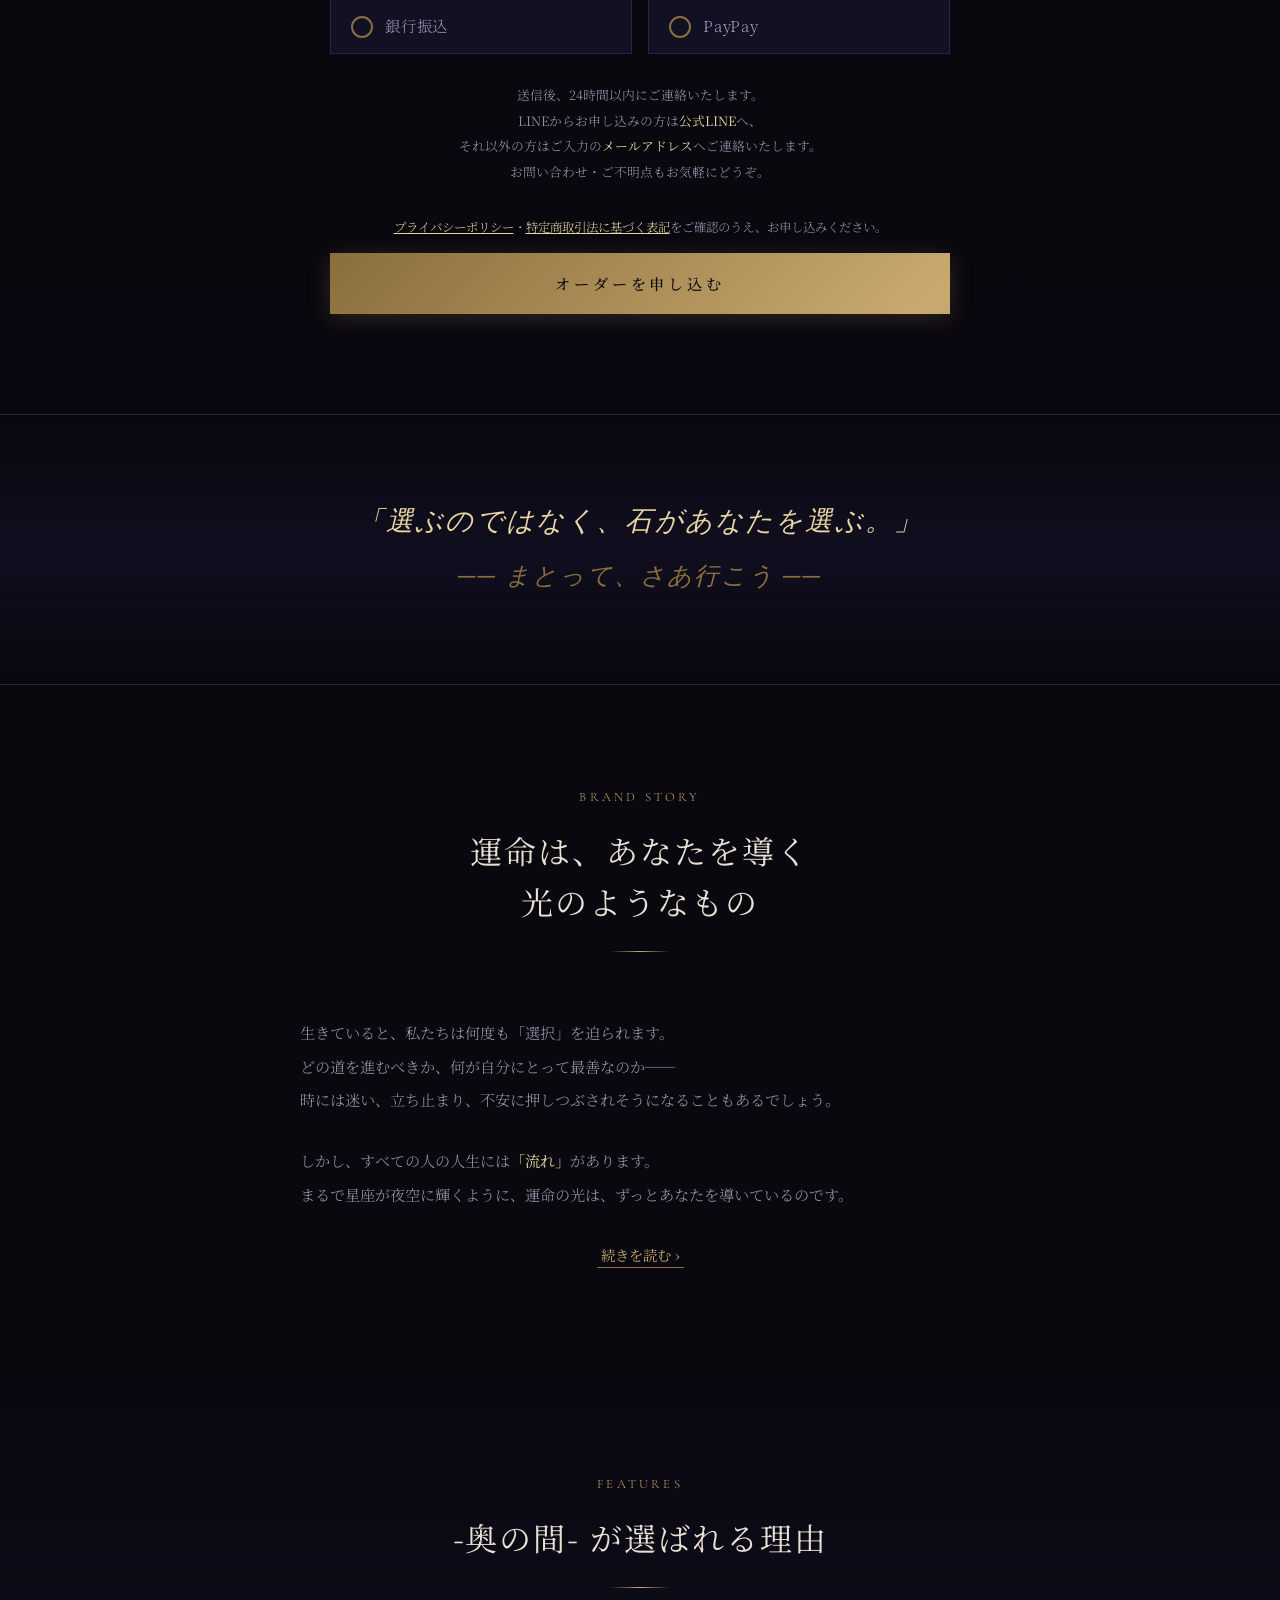
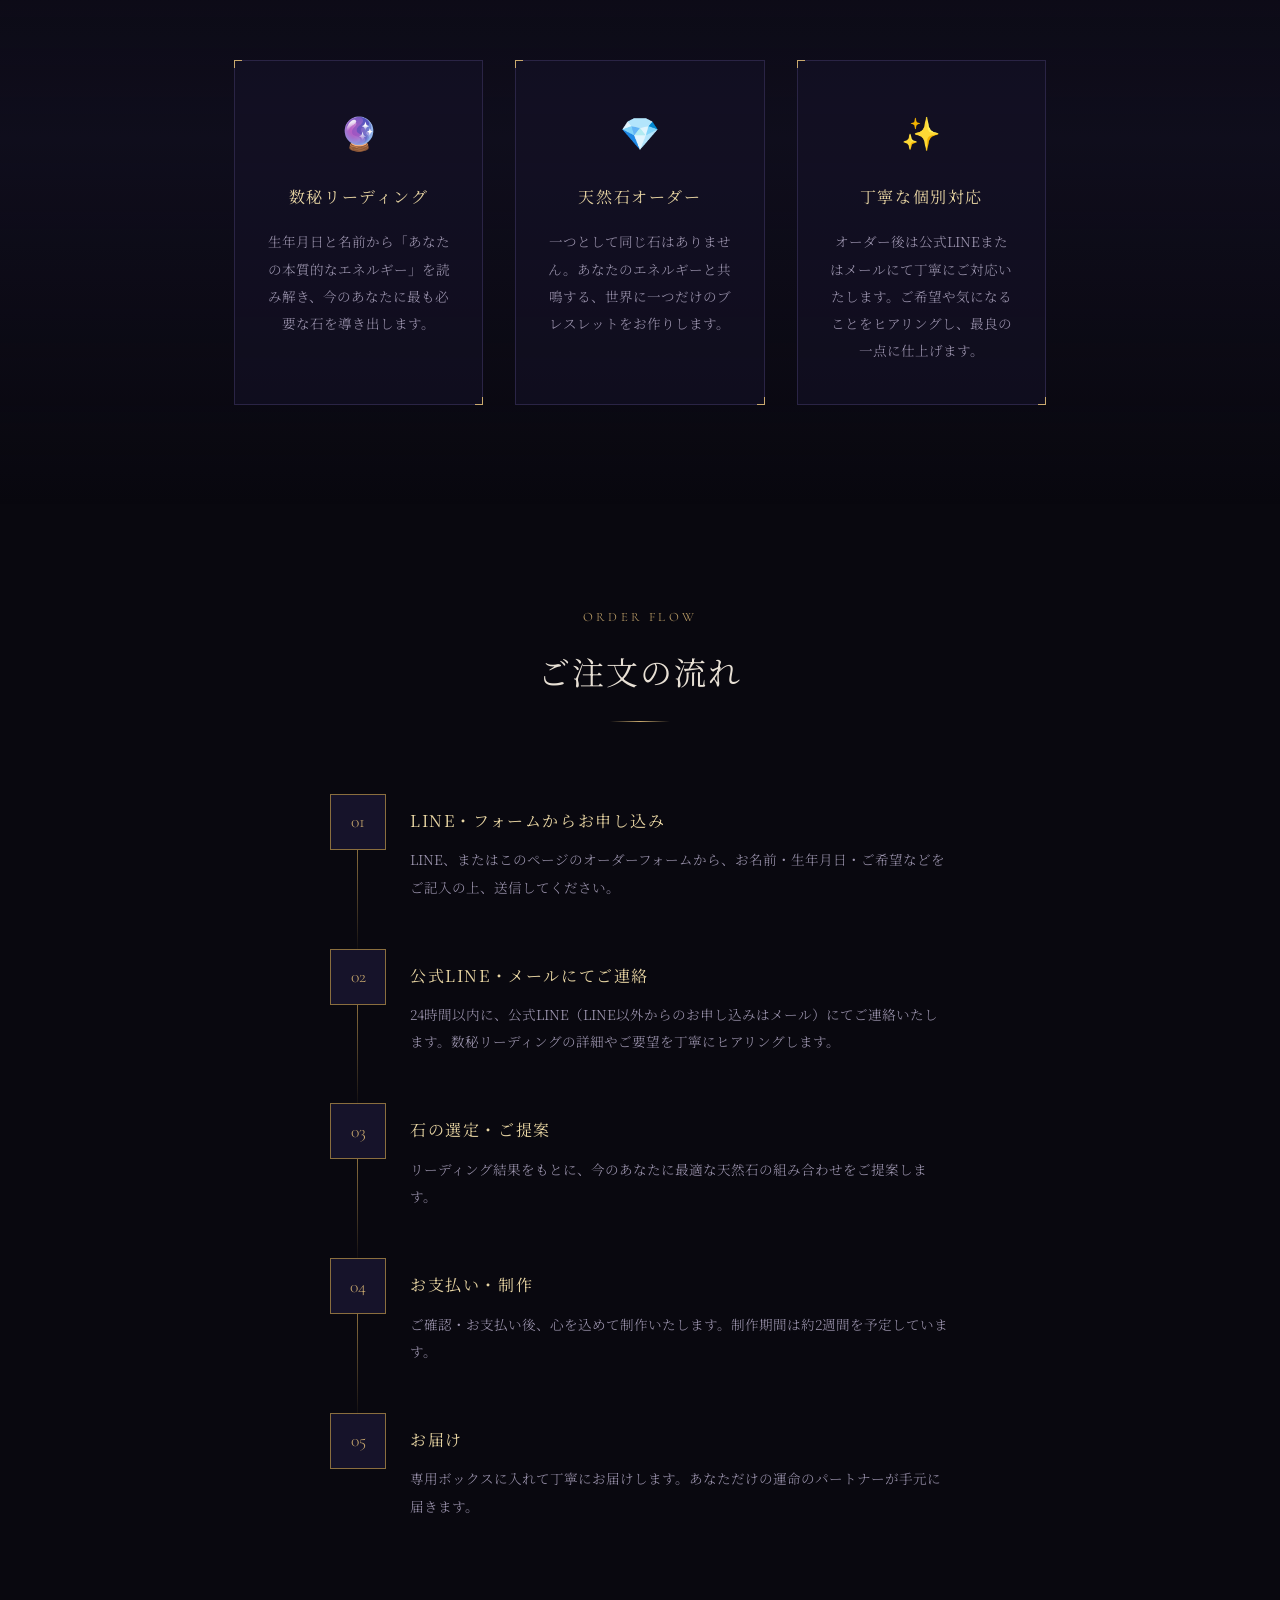
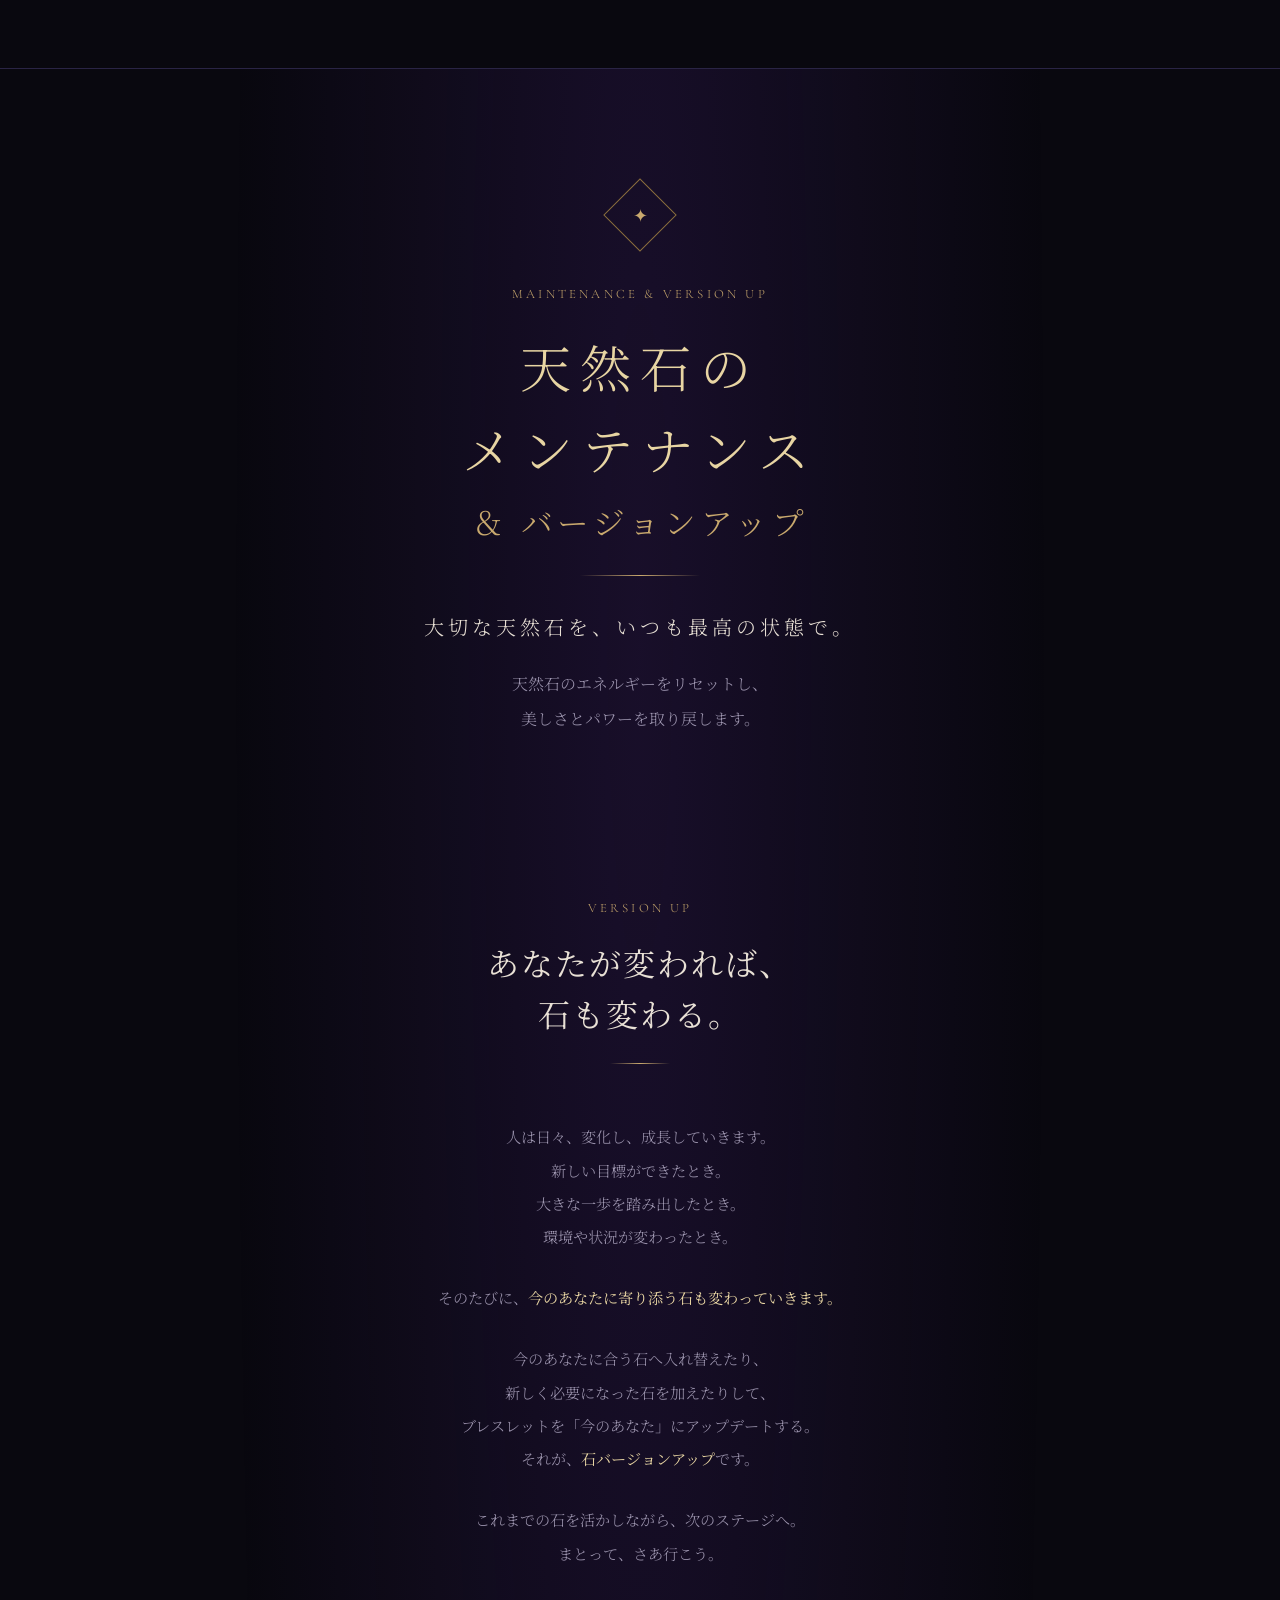
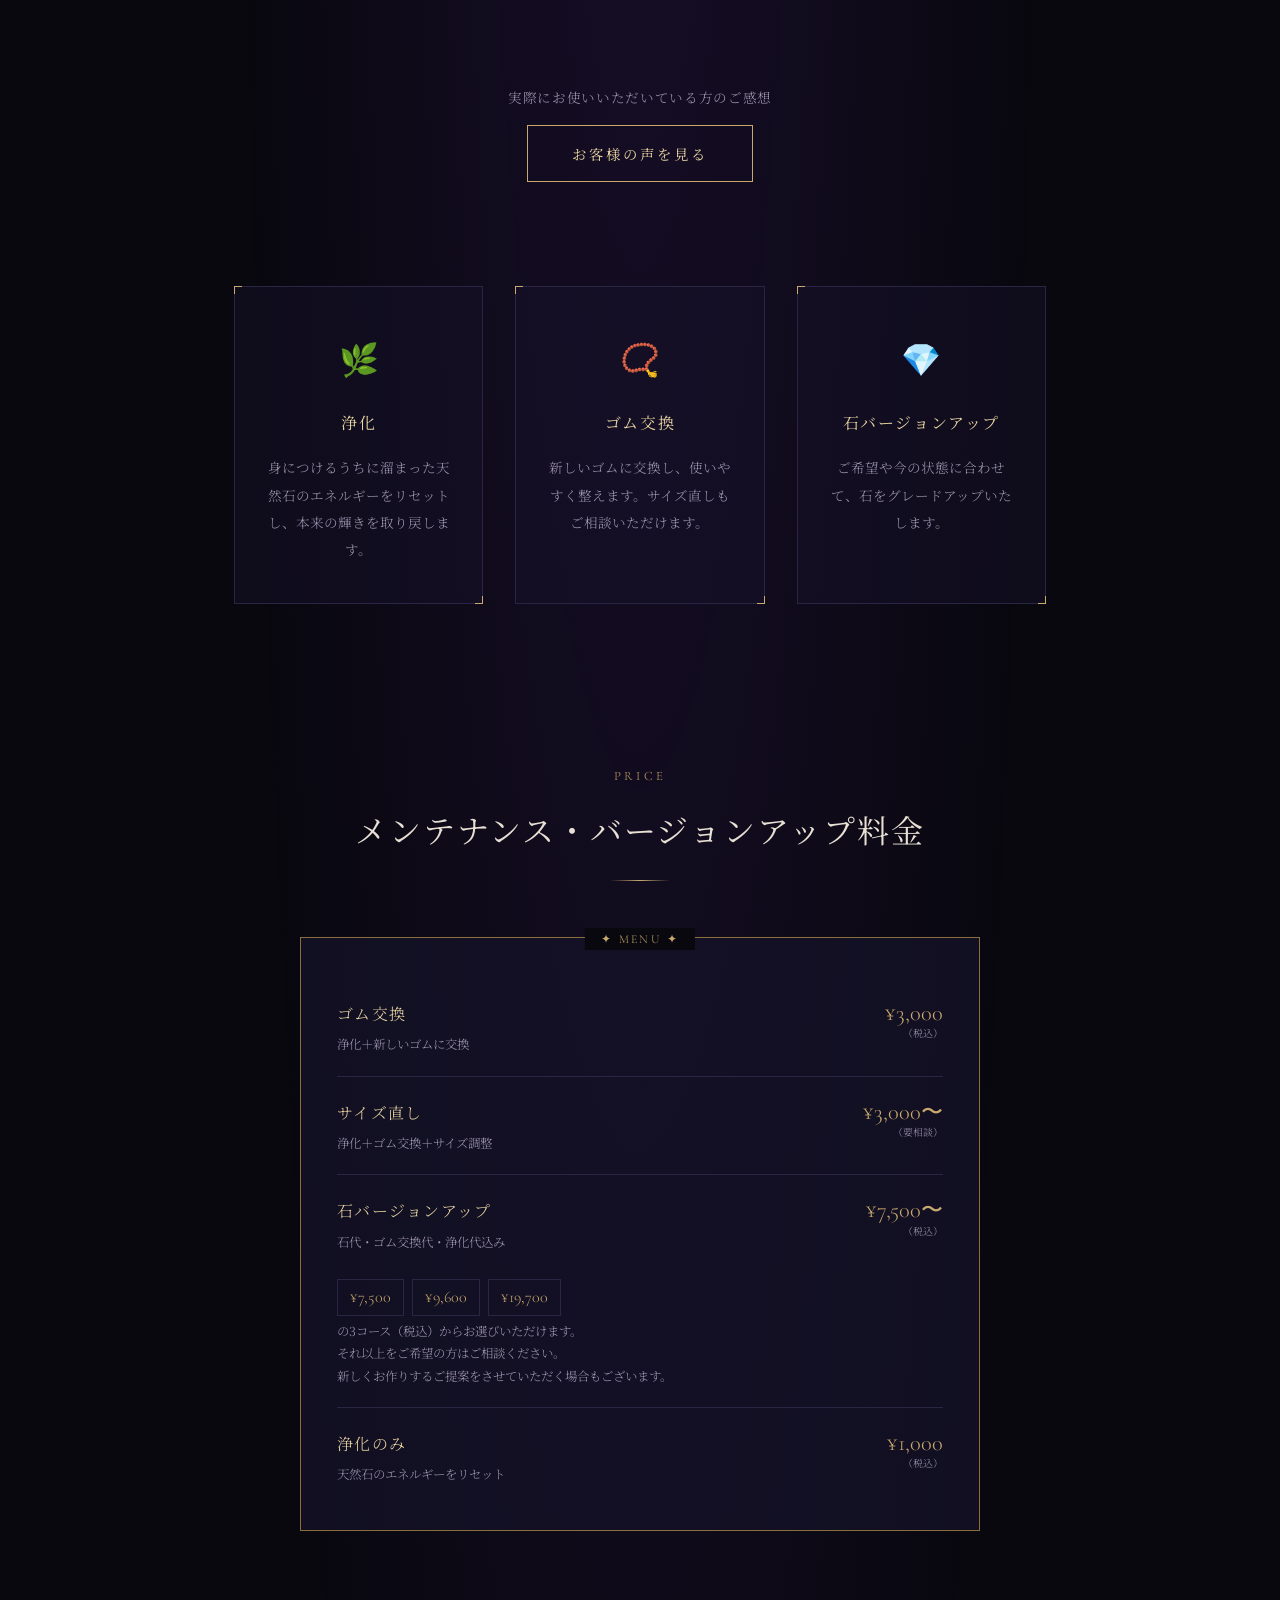
==== commit d01de81b: "新しいレイアウトと料金を本番に反映 - トップのすぐ下に「料金とお申し込み方法」、制作例・お客様の声を料金の前に - PREMIUM ¥48,600〜（一番人気）、Exclusive ¥154,000" ====
--- a/index.html
+++ b/index.html
@@ -431,6 +431,73 @@
     @media (max-width: 600px) {
       #gallery { padding-left: 8px; padding-right: 8px; }
       .gallery-grid { gap: 6px; }
+    }
+
+    /* ─── QUICK（料金とお申し込み方法） ─────────── */
+    #quick { padding: 90px 24px 100px; background: linear-gradient(180deg, transparent, rgba(22,19,42,.55), transparent); }
+    .quick-header { text-align: center; margin-bottom: 44px; }
+    .quick-header .section-label { margin-bottom: 16px; }
+    .quick-header .gold-line { margin-top: 24px; }
+    .quick-plans { display: grid; grid-template-columns: repeat(3, 1fr); gap: 16px; max-width: 860px; margin: 0 auto; }
+    .quick-plan {
+      position: relative; display: flex; flex-direction: column; align-items: center; justify-content: space-between; gap: 14px;
+      padding: 30px 16px 24px; text-align: center; text-decoration: none;
+      border: 1px solid var(--dark-border); background: rgba(22,19,42,.75);
+      transition: border-color .3s;
+    }
+    .quick-plan:hover { border-color: var(--gold-dark); }
+    .quick-plan.is-featured { border-color: var(--gold); background: rgba(30,25,55,.9); }
+    .quick-plan-badge {
+      position: absolute; top: -12px; left: 50%; transform: translateX(-50%);
+      padding: 2px 14px; white-space: nowrap;
+      background: linear-gradient(135deg, var(--gold-dark), var(--gold)); color: var(--dark);
+      font-size: .72rem; letter-spacing: .12em; font-weight: 500;
+    }
+    .quick-plan-main { display: flex; flex-direction: column; gap: 6px; }
+    .quick-plan-name { font-family: 'Cormorant Garamond', serif; font-size: 1.05rem; letter-spacing: .22em; color: var(--gold); }
+    .quick-plan-desc { font-size: .8rem; color: var(--text-muted); line-height: 1.7; }
+    .quick-plan-price { font-family: 'Cormorant Garamond', serif; font-size: 2rem; color: var(--gold-light); line-height: 1; white-space: nowrap; }
+    .quick-plan-price small { font-size: .55em; color: var(--text-muted); margin-left: 2px; }
+    .quick-note { text-align: center; font-size: .78rem; color: var(--text-muted); margin: 14px 0 44px; }
+    .quick-steps { list-style: none; display: grid; grid-template-columns: repeat(3, 1fr); gap: 16px; max-width: 860px; margin: 0 auto 40px; }
+    .quick-steps li { display: flex; gap: 14px; align-items: flex-start; padding: 18px 16px; border-top: 1px solid var(--gold-dark); }
+    .quick-step-num {
+      flex: none; width: 34px; height: 34px; border: 1px solid var(--gold); border-radius: 50%;
+      display: flex; align-items: center; justify-content: center;
+      font-family: 'Cormorant Garamond', serif; font-size: 1.1rem; color: var(--gold);
+    }
+    .quick-step-text { font-size: .8rem; color: var(--text-muted); line-height: 1.8; }
+    .quick-step-text strong { display: block; font-size: .95rem; font-weight: 400; color: var(--gold-light); margin-bottom: 2px; }
+    .quick-cta { display: flex; flex-direction: column; align-items: center; gap: 14px; text-align: center; }
+    .quick-line-btn { margin-top: 0; padding: 14px 48px; font-size: 1rem; }
+    .quick-qr img { display: block; margin: 0 auto 8px; width: 132px; height: 132px; border: 6px solid #fff; }
+    .quick-qr p { font-size: .8rem; color: var(--text); line-height: 1.8; }
+    .quick-form-btn { padding: 14px 40px; }
+    .quick-more { font-size: .85rem; color: var(--gold); text-decoration: none; border-bottom: 1px solid var(--gold-dark); }
+    @media (max-width: 700px) {
+      #quick { padding: 70px 12px 80px; }
+      .quick-plans { grid-template-columns: 1fr; gap: 14px; }
+      .quick-plan { flex-direction: row; align-items: center; text-align: left; padding: 18px 18px; gap: 12px; }
+      .quick-plan.is-featured { padding-top: 24px; }
+      .quick-plan-badge { left: 18px; transform: none; }
+      .quick-plan-main { flex: 1; min-width: 0; gap: 2px; }
+      .quick-plan-name { font-size: 1.05rem; letter-spacing: .14em; }
+      .quick-plan-desc { font-size: .82rem; line-height: 1.6; }
+      .quick-plan-price { font-size: 1.7rem; }
+      .quick-note { font-size: .85rem; margin-bottom: 32px; }
+      .quick-steps { grid-template-columns: 1fr; gap: 0; margin-bottom: 32px; }
+      .quick-steps li { padding: 14px 6px; border-top: none; border-bottom: 1px solid var(--dark-border); }
+      .quick-step-text { font-size: .88rem; }
+      .quick-step-text strong { font-size: 1rem; }
+      .quick-line-btn, .quick-form-btn { width: 100%; max-width: 320px; }
+      .quick-cta .line-open { width: 100%; display: flex; justify-content: center; }
+    }
+
+    /* ブランドストーリー：続きを読む */
+    .story-more-wrap { text-align: center; margin: 0 !important; }
+    .story-more-btn {
+      background: none; border: none; border-bottom: 1px solid var(--gold-dark);
+      color: var(--gold); font-family: 'Noto Serif JP', serif; font-size: .9rem; cursor: pointer; padding: 2px 4px;
     }
 
     /* ─── VOICE（お客様の声） ─────────────────── */
@@ -1175,7 +1242,7 @@
       あなただけのオーダーブレスレット
     </p>
     <div class="hero-buttons">
-      <a href="#order" class="btn-primary">オーダーする</a>
+      <a href="#quick" class="btn-primary">料金・申込方法を見る</a>
       <a href="#maintenance" class="btn-outline">メンテナンス</a>
     </div>
   </div>
@@ -1185,123 +1252,66 @@
   </div>
 </section>
 
-<!-- ─── CATCHCOPY ─── -->
-<section id="catchcopy">
+<!-- ─── QUICK（料金とお申し込み方法） ─── -->
+<section id="quick">
   <div class="container">
-    <p class="catchcopy-text fade-in">
-      「選ぶのではなく、石があなたを選ぶ。」<br>
-      <span style="font-size:.9em; color: var(--gold-dark);">── まとって、さあ行こう ──</span>
-    </p>
-  </div>
-</section>
-
-<!-- ─── STORY ─── -->
-<section id="story">
-  <div class="container">
-    <div class="story-header fade-in">
-      <p class="section-label">Brand Story</p>
-      <h2 class="section-title">運命は、あなたを導く<br>光のようなもの</h2>
+    <div class="quick-header fade-in">
+      <p class="section-label">Price &amp; Order</p>
+      <h2 class="section-title">料金とお申し込み方法</h2>
       <span class="gold-line"></span>
     </div>
 
-    <div class="story-body fade-in">
-      <p>
-        生きていると、私たちは何度も「選択」を迫られます。<br>
-        どの道を進むべきか、何が自分にとって最善なのか──<br>
-        時には迷い、立ち止まり、不安に押しつぶされそうになることもあるでしょう。
-      </p>
-      <p>
-        しかし、すべての人の人生には<span class="highlight">「流れ」</span>があります。<br>
-        まるで星座が夜空に輝くように、運命の光は、ずっとあなたを導いているのです。
-      </p>
-      <p>
-        <span class="highlight">WEAR IT &amp; ROLL -奥の間-</span> は、<br>
-        「あなたの本来の流れを取り戻し、望む未来へと導く存在」です。<br>
-        数秘リーディングを通してあなた本来のエネルギーを見つけ出し、<br>
-        最適な天然石とともにお届けします。
-      </p>
-      <p>
-        それは、ただのアクセサリーではなく、<br>
-        <span class="highlight">あなたの人生をサポートする「特別なエネルギーツール」</span>なのです。
-      </p>
+    <div class="quick-plans fade-in">
+      <a class="quick-plan" href="#price">
+        <span class="quick-plan-main">
+          <span class="quick-plan-name">POPULAR</span>
+          <span class="quick-plan-desc">ブレスレット＋<span class="nw">数秘鑑定書</span></span>
+        </span>
+        <span class="quick-plan-price">¥21,000<small>〜</small></span>
+      </a>
+      <a class="quick-plan is-featured" href="#price">
+        <span class="quick-plan-badge">一番人気</span>
+        <span class="quick-plan-main">
+          <span class="quick-plan-name">PREMIUM</span>
+          <span class="quick-plan-desc">ブレスレット＋鑑定書＋<span class="nw">石のメッセージカード</span></span>
+        </span>
+        <span class="quick-plan-price">¥48,600<small>〜</small></span>
+      </a>
+      <a class="quick-plan" href="#price">
+        <span class="quick-plan-main">
+          <span class="quick-plan-name">Exclusive</span>
+          <span class="quick-plan-desc">希少石・大粒玉・<span class="nw">高品質な石で</span><span class="nw">完全オーダー</span></span>
+        </span>
+        <span class="quick-plan-price">¥154,000<small>〜</small></span>
+      </a>
     </div>
-  </div>
-</section>
-
-<!-- ─── FEATURE ─── -->
-<section id="feature">
-  <div class="container">
-    <div class="feature-header fade-in">
-      <p class="section-label">Features</p>
-      <h2 class="section-title">-奥の間- が選ばれる理由</h2>
-      <span class="gold-line"></span>
-    </div>
-
-    <div class="feature-grid">
-      <div class="feature-card fade-in">
-        <span class="feature-icon">🔮</span>
-        <h3>数秘リーディング</h3>
-        <p>生年月日と名前から「あなたの本質的なエネルギー」を読み解き、今のあなたに最も必要な石を導き出します。</p>
-      </div>
-      <div class="feature-card fade-in">
-        <span class="feature-icon">💎</span>
-        <h3>天然石オーダー</h3>
-        <p>一つとして同じ石はありません。あなたのエネルギーと共鳴する、世界に一つだけのブレスレットをお作りします。</p>
-      </div>
-      <div class="feature-card fade-in">
-        <span class="feature-icon">✨</span>
-        <h3>丁寧な個別対応</h3>
-        <p>オーダー後は公式LINEまたはメールにて丁寧にご対応いたします。ご希望や気になることをヒアリングし、最良の一点に仕上げます。</p>
-      </div>
-    </div>
-  </div>
-</section>
-
-<!-- ─── FLOW ─── -->
-<section id="flow">
-  <div class="container">
-    <div class="flow-header fade-in">
-      <p class="section-label">Order Flow</p>
-      <h2 class="section-title">ご注文の流れ</h2>
-      <span class="gold-line"></span>
-    </div>
-
-    <div class="flow-steps">
-      <div class="flow-step fade-in">
-        <div class="flow-num">01</div>
-        <div class="flow-content">
-          <h3>フォームからお申し込み</h3>
-          <p>このページ下部のオーダーフォームに、お名前・生年月日・ご希望などをご記入の上、送信してください。</p>
-        </div>
-      </div>
-      <div class="flow-step fade-in">
-        <div class="flow-num">02</div>
-        <div class="flow-content">
-          <h3>公式LINE・メールにてご連絡</h3>
-          <p>24時間以内に、公式LINE（LINE以外からのお申し込みはメール）にてご連絡いたします。数秘リーディングの詳細やご要望を丁寧にヒアリングします。</p>
-        </div>
-      </div>
-      <div class="flow-step fade-in">
-        <div class="flow-num">03</div>
-        <div class="flow-content">
-          <h3>石の選定・ご提案</h3>
-          <p>リーディング結果をもとに、今のあなたに最適な天然石の組み合わせをご提案します。</p>
-        </div>
-      </div>
-      <div class="flow-step fade-in">
-        <div class="flow-num">04</div>
-        <div class="flow-content">
-          <h3>お支払い・制作</h3>
-          <p>ご確認・お支払い後、心を込めて制作いたします。制作期間は約2週間を予定しています。</p>
-        </div>
-      </div>
-      <div class="flow-step fade-in">
-        <div class="flow-num">05</div>
-        <div class="flow-content">
-          <h3>お届け</h3>
-          <p>専用ボックスに入れて丁寧にお届けします。あなただけの運命のパートナーが手元に届きます。</p>
-        </div>
-      </div>
+    <p class="quick-note">すべて税込・国内送料込みです。</p>
+
+    <ol class="quick-steps fade-in">
+      <li>
+        <span class="quick-step-num">1</span>
+        <span class="quick-step-text"><strong>LINEかフォームから申し込む</strong>お名前・生年月日・ご希望を入力して送信</span>
+      </li>
+      <li>
+        <span class="quick-step-num">2</span>
+        <span class="quick-step-text"><strong>ヒアリング・お支払い</strong>24時間以内にご連絡。数秘をもとに石をご提案します</span>
+      </li>
+      <li>
+        <span class="quick-step-num">3</span>
+        <span class="quick-step-text"><strong>約2週間でお届け</strong>ご入金確認後、心を込めて制作します</span>
+      </li>
+    </ol>
+
+    <div class="quick-cta fade-in">
+      <div class="line-open">
+        <a class="line-btn quick-line-btn sp-show" href="https://liff.line.me/2012194750-JGB6I5an?form=order">LINEで申し込む</a>
+        <div class="pc-show quick-qr">
+          <img src="images/qr-order.png" alt="LINEで申し込むためのQRコード" width="132" height="132">
+          <p>スマホのLINEで読み取ると<br>LINEからお申し込みいただけます</p>
+        </div>
+      </div>
+      <a class="btn-outline quick-form-btn" href="#order">フォームから申し込む</a>
+      <a class="quick-more" href="#price">プランの詳しい内容を見る ›</a>
     </div>
   </div>
 </section>
@@ -1503,7 +1513,7 @@
         <p class="price-tier">PREMIUM</p>
         <div class="price-badge">一番人気 ★</div>
         <p class="price-label">ブレスレット＋鑑定書＋石のメッセージカード</p>
-        <p class="price-amount"><span>¥</span>55,800<span style="font-size:.65em; color:var(--text-muted); vertical-align:baseline; margin-left:4px;">〜</span></p>
+        <p class="price-amount"><span>¥</span>48,600<span style="font-size:.65em; color:var(--text-muted); vertical-align:baseline; margin-left:4px;">〜</span></p>
         <p class="price-note">（税込・送料込）</p>
         <div class="price-divider"></div>
         <ul class="price-includes">
@@ -1531,7 +1541,7 @@
         </ul>
       </div>
       <div class="exclusive-right">
-        <p class="exclusive-price"><span>¥</span>100,000<span style="font-size:.6em; color:var(--text-muted); vertical-align:baseline; margin-left:4px;">〜</span></p>
+        <p class="exclusive-price"><span>¥</span>154,000<span style="font-size:.6em; color:var(--text-muted); vertical-align:baseline; margin-left:4px;">〜</span></p>
         <p class="exclusive-consult">希少な石のため完全応相談</p>
       </div>
       <div class="exclusive-gallery">
@@ -1618,8 +1628,8 @@
           <select id="plan" name="plan" required>
             <option value="" disabled selected>お選びください</option>
             <option>POPULAR ¥21,000〜（ブレスレット＋数秘鑑定書）</option>
-            <option>PREMIUM（一番人気） ¥55,800〜（ブレスレット＋鑑定書＋石のメッセージカード）</option>
-            <option>Exclusive ¥100,000〜（希少石・完全応相談）</option>
+            <option>PREMIUM（一番人気） ¥48,600〜（ブレスレット＋鑑定書＋石のメッセージカード）</option>
+            <option>Exclusive ¥154,000〜（希少石・完全応相談）</option>
           </select>
           <p class="field-error">ご希望のプランを選択してください</p>
         </div>
@@ -1730,6 +1740,130 @@
           <a class="line-btn" href="https://line.me/R/ti/p/@546copgu">友だち追加する</a>
         </div>
         <button type="button" class="btn-submit is-hidden" id="oCloseBtn">閉じる</button>
+      </div>
+    </div>
+  </div>
+</section>
+
+<!-- ─── CATCHCOPY ─── -->
+<section id="catchcopy">
+  <div class="container">
+    <p class="catchcopy-text fade-in">
+      「選ぶのではなく、石があなたを選ぶ。」<br>
+      <span style="font-size:.9em; color: var(--gold-dark);">── まとって、さあ行こう ──</span>
+    </p>
+  </div>
+</section>
+
+<!-- ─── STORY ─── -->
+<section id="story">
+  <div class="container">
+    <div class="story-header fade-in">
+      <p class="section-label">Brand Story</p>
+      <h2 class="section-title">運命は、あなたを導く<br>光のようなもの</h2>
+      <span class="gold-line"></span>
+    </div>
+
+    <div class="story-body fade-in">
+      <p>
+        生きていると、私たちは何度も「選択」を迫られます。<br>
+        どの道を進むべきか、何が自分にとって最善なのか──<br>
+        時には迷い、立ち止まり、不安に押しつぶされそうになることもあるでしょう。
+      </p>
+      <p>
+        しかし、すべての人の人生には<span class="highlight">「流れ」</span>があります。<br>
+        まるで星座が夜空に輝くように、運命の光は、ずっとあなたを導いているのです。
+      </p>
+      <div class="story-more" id="storyMore" hidden>
+      <p>
+        <span class="highlight">WEAR IT &amp; ROLL -奥の間-</span> は、<br>
+        「あなたの本来の流れを取り戻し、望む未来へと導く存在」です。<br>
+        数秘リーディングを通してあなた本来のエネルギーを見つけ出し、<br>
+        最適な天然石とともにお届けします。
+      </p>
+      <p>
+        それは、ただのアクセサリーではなく、<br>
+        <span class="highlight">あなたの人生をサポートする「特別なエネルギーツール」</span>なのです。
+      </p>
+      </div>
+      <p class="story-more-wrap"><button type="button" class="story-more-btn" id="storyMoreBtn">続きを読む ›</button></p>
+    </div>
+  </div>
+</section>
+
+<!-- ─── FEATURE ─── -->
+<section id="feature">
+  <div class="container">
+    <div class="feature-header fade-in">
+      <p class="section-label">Features</p>
+      <h2 class="section-title">-奥の間- が選ばれる理由</h2>
+      <span class="gold-line"></span>
+    </div>
+
+    <div class="feature-grid">
+      <div class="feature-card fade-in">
+        <span class="feature-icon">🔮</span>
+        <h3>数秘リーディング</h3>
+        <p>生年月日と名前から「あなたの本質的なエネルギー」を読み解き、今のあなたに最も必要な石を導き出します。</p>
+      </div>
+      <div class="feature-card fade-in">
+        <span class="feature-icon">💎</span>
+        <h3>天然石オーダー</h3>
+        <p>一つとして同じ石はありません。あなたのエネルギーと共鳴する、世界に一つだけのブレスレットをお作りします。</p>
+      </div>
+      <div class="feature-card fade-in">
+        <span class="feature-icon">✨</span>
+        <h3>丁寧な個別対応</h3>
+        <p>オーダー後は公式LINEまたはメールにて丁寧にご対応いたします。ご希望や気になることをヒアリングし、最良の一点に仕上げます。</p>
+      </div>
+    </div>
+  </div>
+</section>
+
+<!-- ─── FLOW ─── -->
+<section id="flow">
+  <div class="container">
+    <div class="flow-header fade-in">
+      <p class="section-label">Order Flow</p>
+      <h2 class="section-title">ご注文の流れ</h2>
+      <span class="gold-line"></span>
+    </div>
+
+    <div class="flow-steps">
+      <div class="flow-step fade-in">
+        <div class="flow-num">01</div>
+        <div class="flow-content">
+          <h3>LINE・フォームからお申し込み</h3>
+          <p>LINE、またはこのページのオーダーフォームから、お名前・生年月日・ご希望などをご記入の上、送信してください。</p>
+        </div>
+      </div>
+      <div class="flow-step fade-in">
+        <div class="flow-num">02</div>
+        <div class="flow-content">
+          <h3>公式LINE・メールにてご連絡</h3>
+          <p>24時間以内に、公式LINE（LINE以外からのお申し込みはメール）にてご連絡いたします。数秘リーディングの詳細やご要望を丁寧にヒアリングします。</p>
+        </div>
+      </div>
+      <div class="flow-step fade-in">
+        <div class="flow-num">03</div>
+        <div class="flow-content">
+          <h3>石の選定・ご提案</h3>
+          <p>リーディング結果をもとに、今のあなたに最適な天然石の組み合わせをご提案します。</p>
+        </div>
+      </div>
+      <div class="flow-step fade-in">
+        <div class="flow-num">04</div>
+        <div class="flow-content">
+          <h3>お支払い・制作</h3>
+          <p>ご確認・お支払い後、心を込めて制作いたします。制作期間は約2週間を予定しています。</p>
+        </div>
+      </div>
+      <div class="flow-step fade-in">
+        <div class="flow-num">05</div>
+        <div class="flow-content">
+          <h3>お届け</h3>
+          <p>専用ボックスに入れて丁寧にお届けします。あなただけの運命のパートナーが手元に届きます。</p>
+        </div>
       </div>
     </div>
   </div>
@@ -2335,6 +2469,12 @@
 
   document.querySelectorAll('.fade-in').forEach(el => observer.observe(el));
 
+  // ── ブランドストーリー：続きを読む ──
+  document.getElementById('storyMoreBtn').addEventListener('click', e => {
+    document.getElementById('storyMore').hidden = false;
+    e.target.closest('.story-more-wrap').remove();
+  });
+
   // ── お客様の声：もっと見る ──
   const voiceMoreBtn = document.getElementById('voiceMoreBtn');
   voiceMoreBtn.addEventListener('click', () => {
